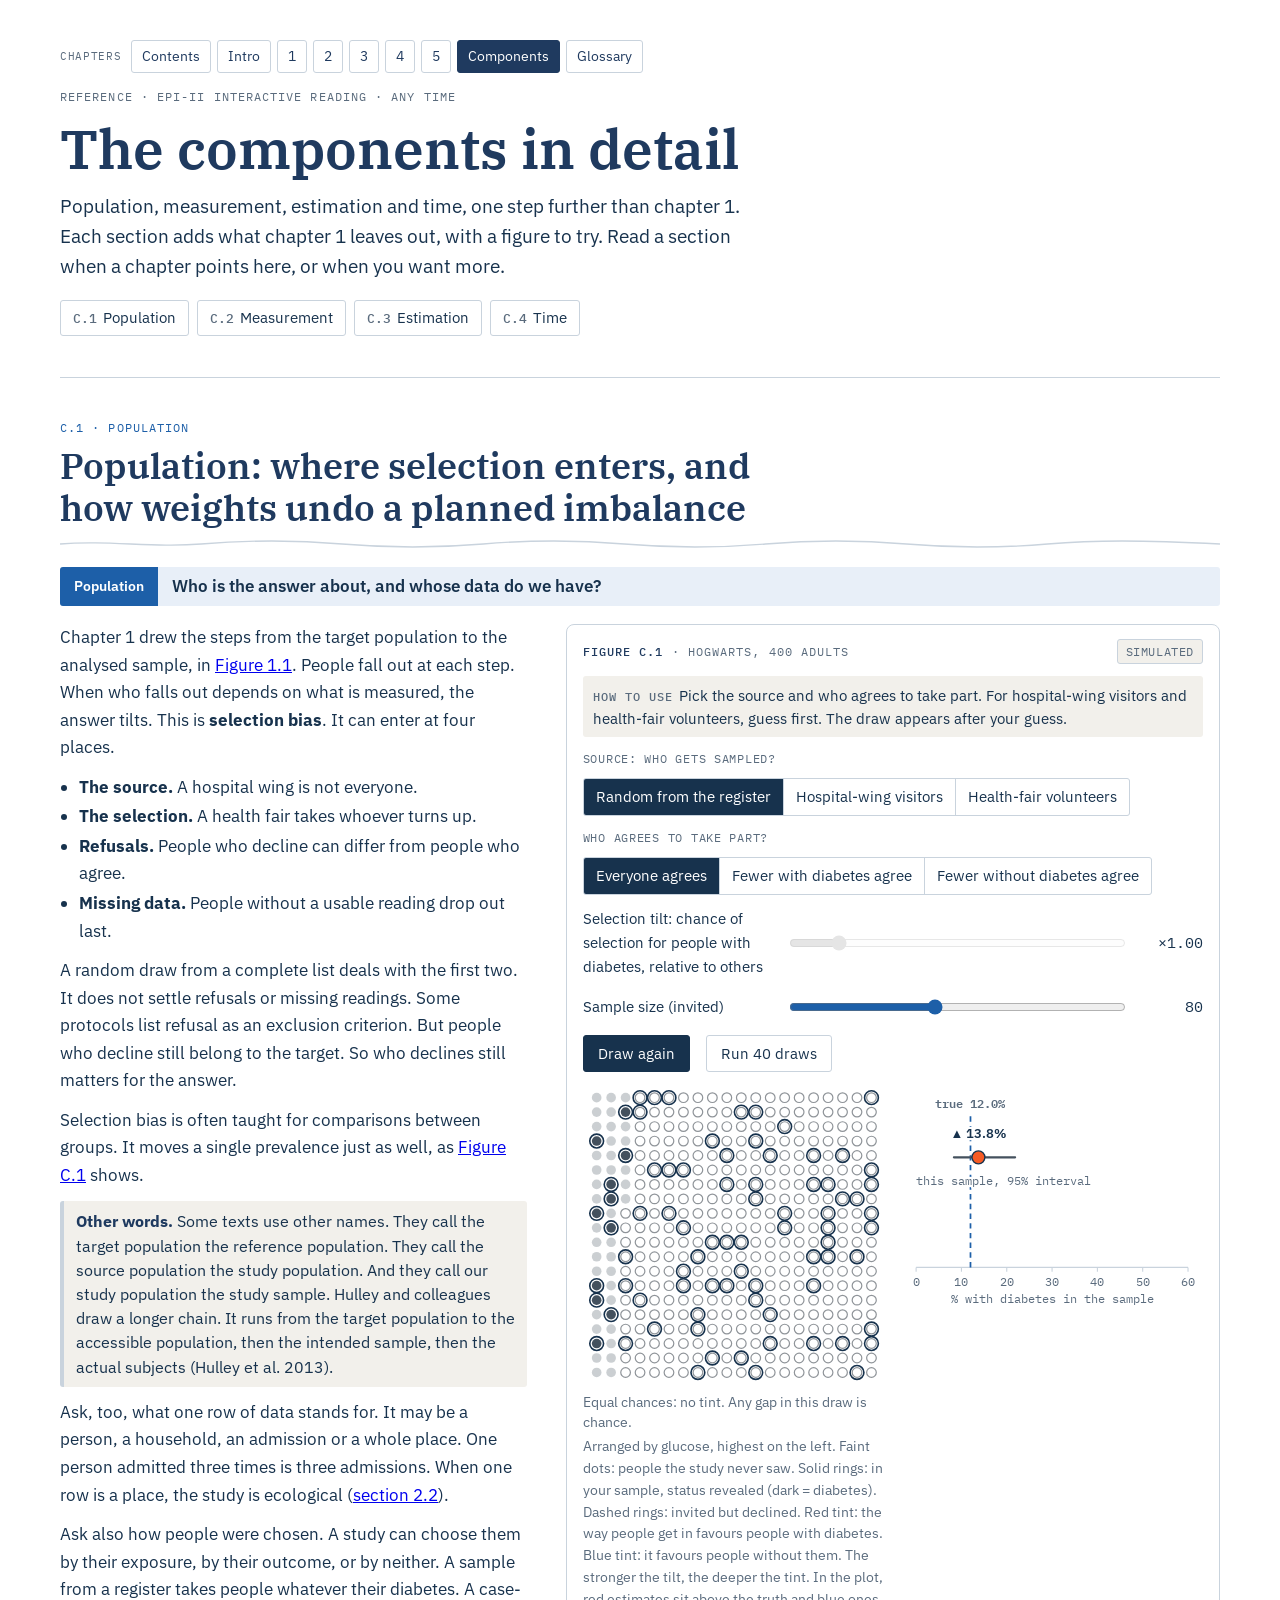
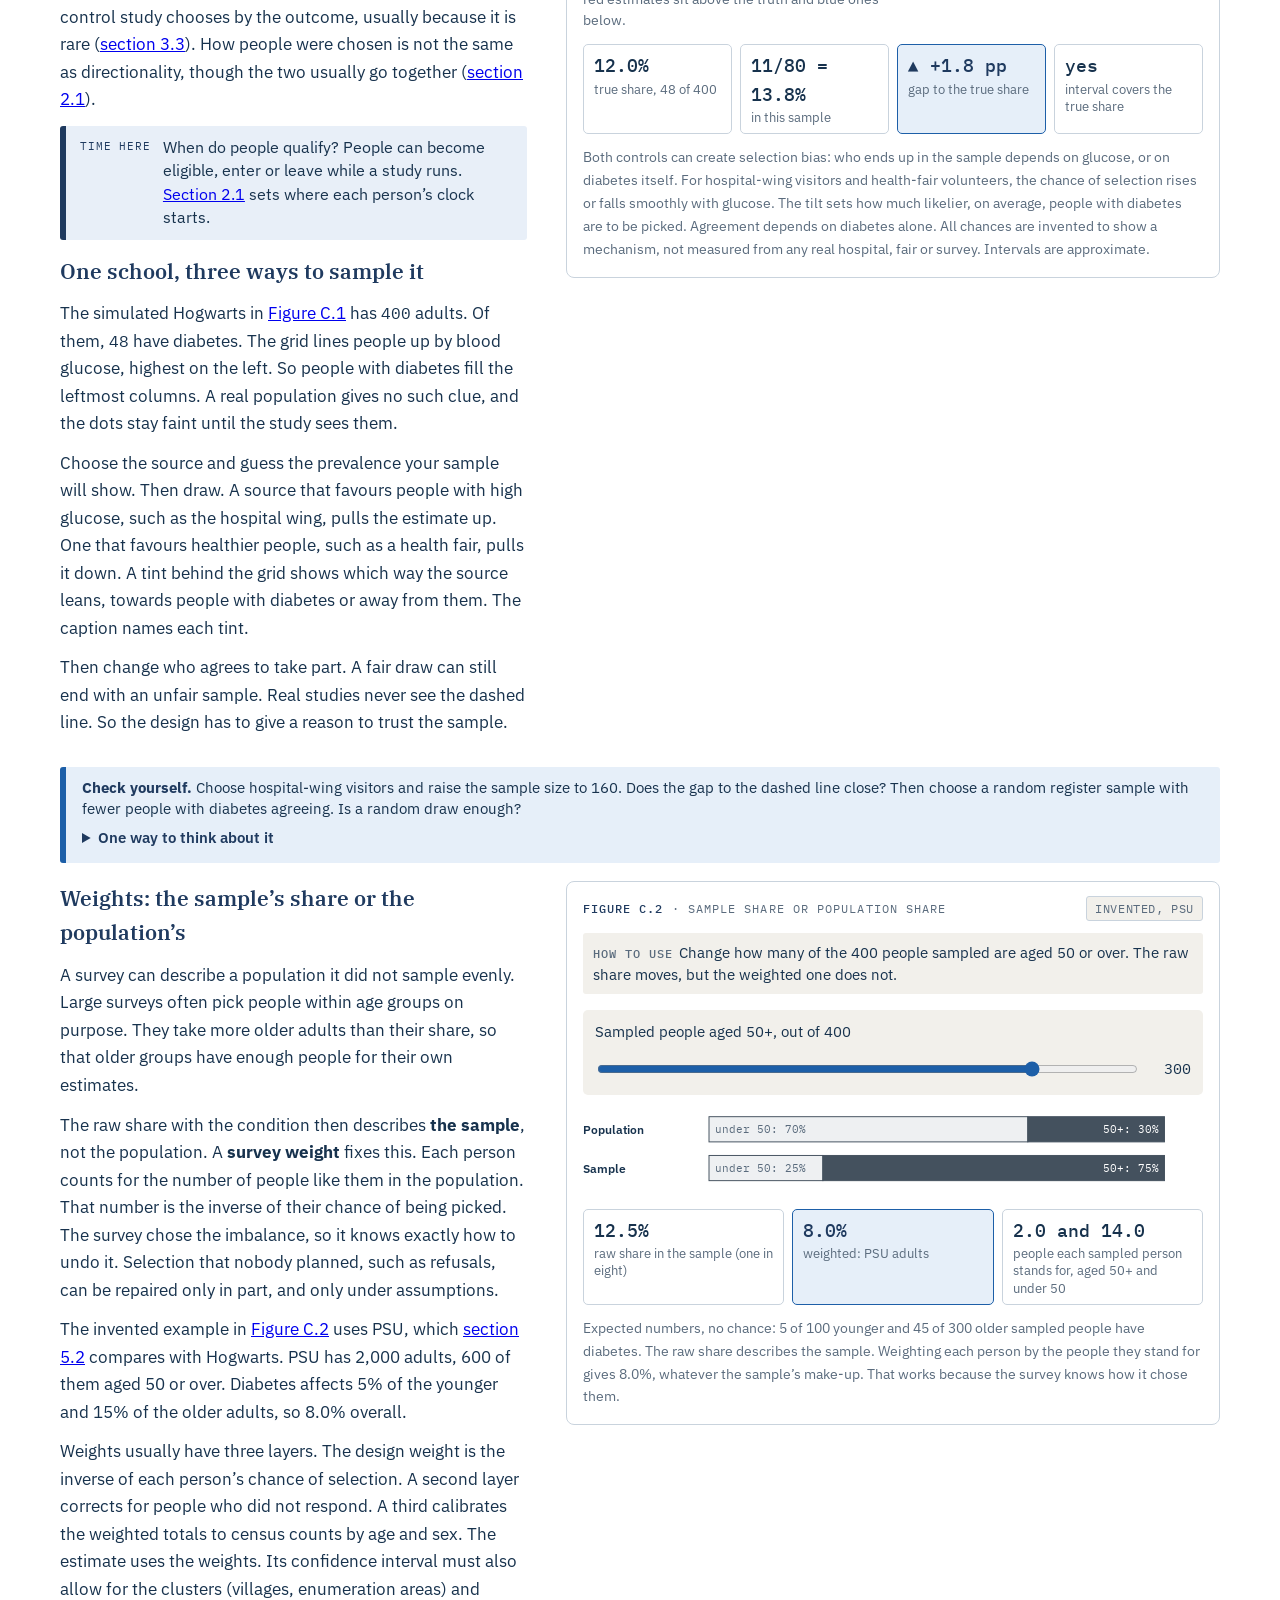
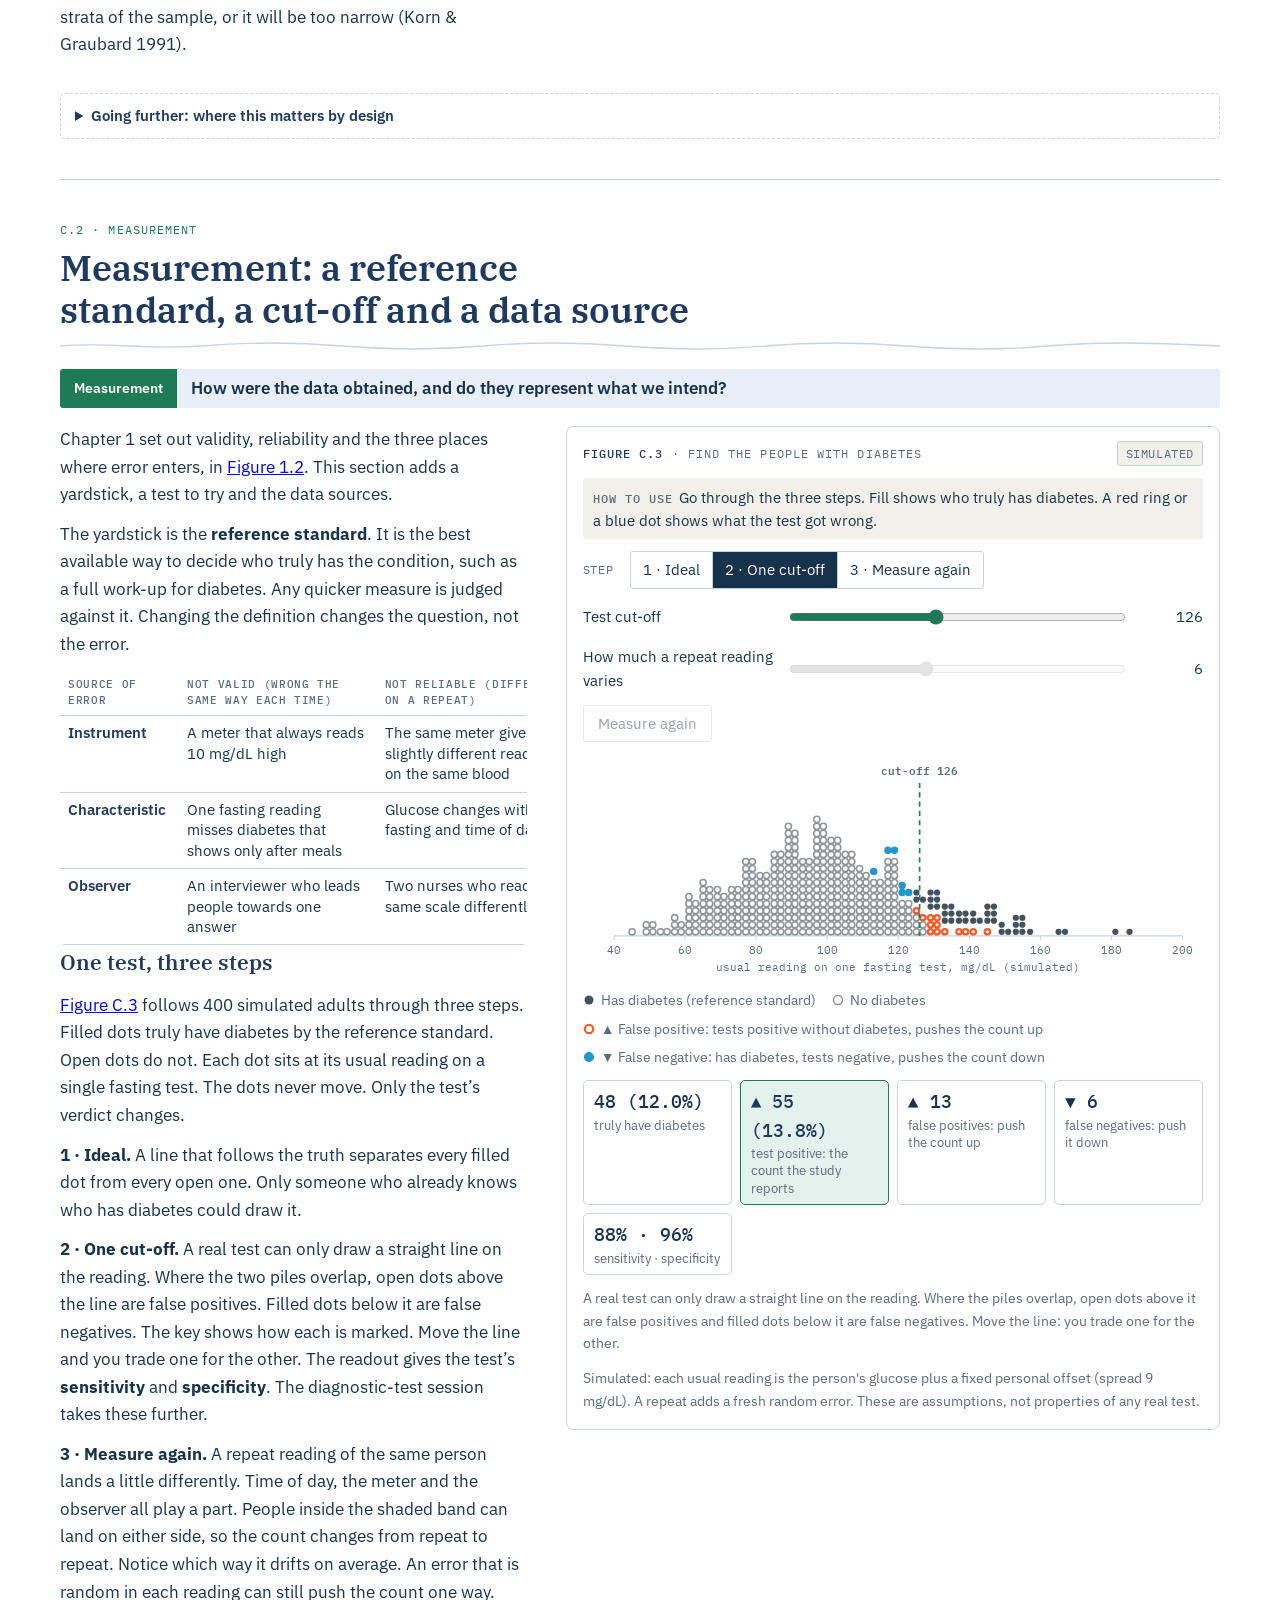
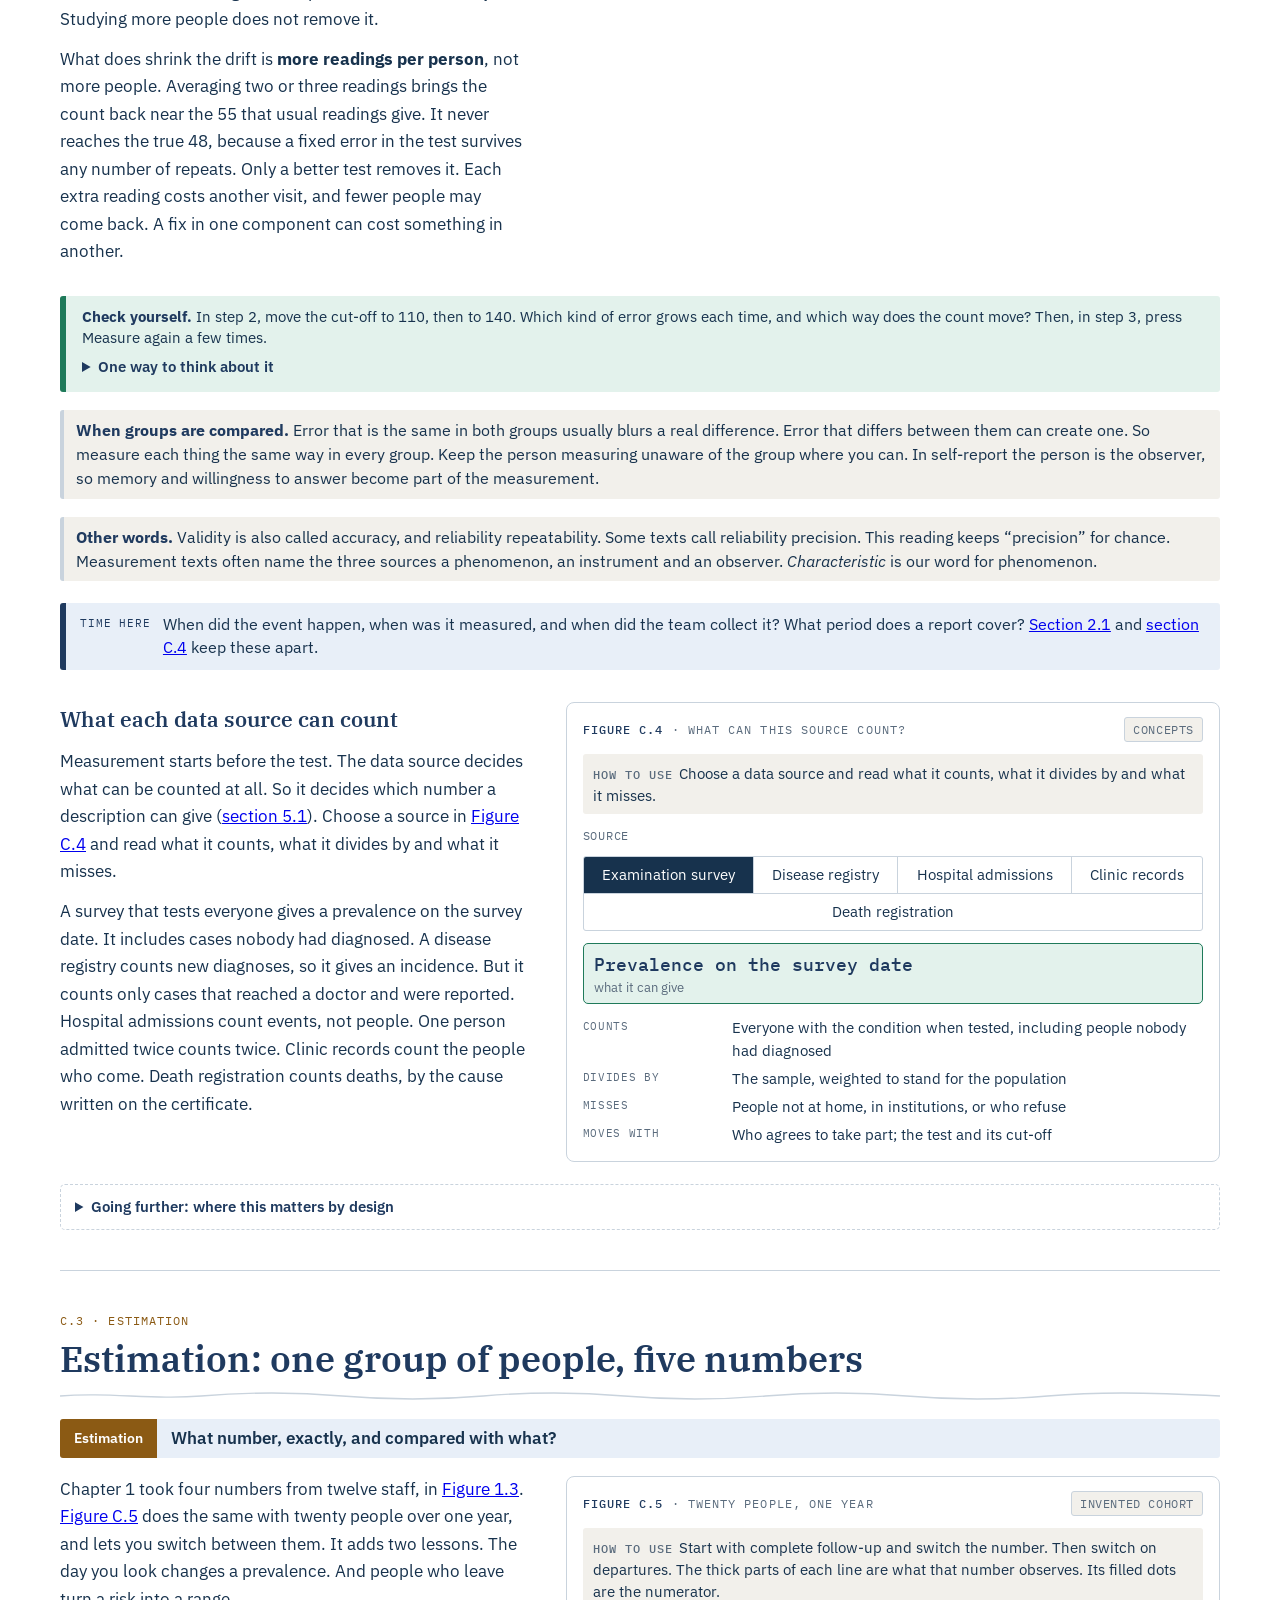
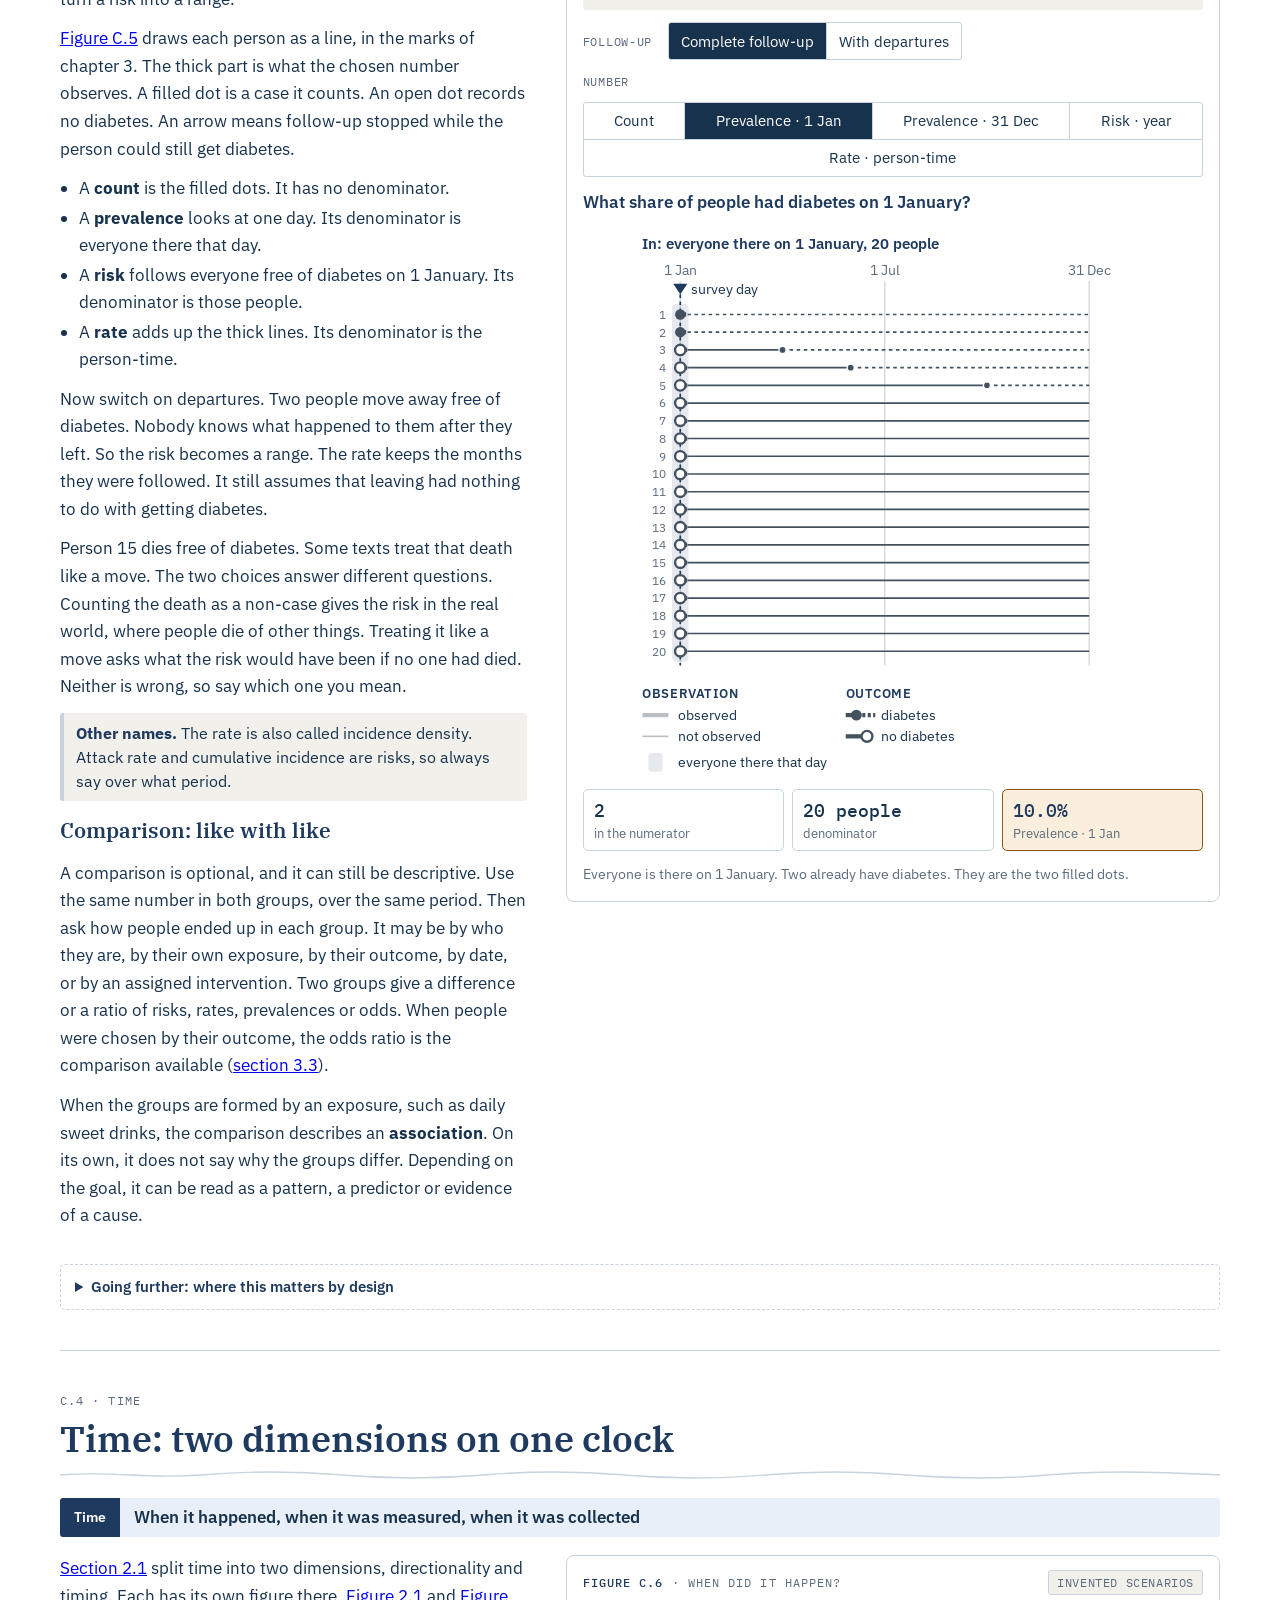
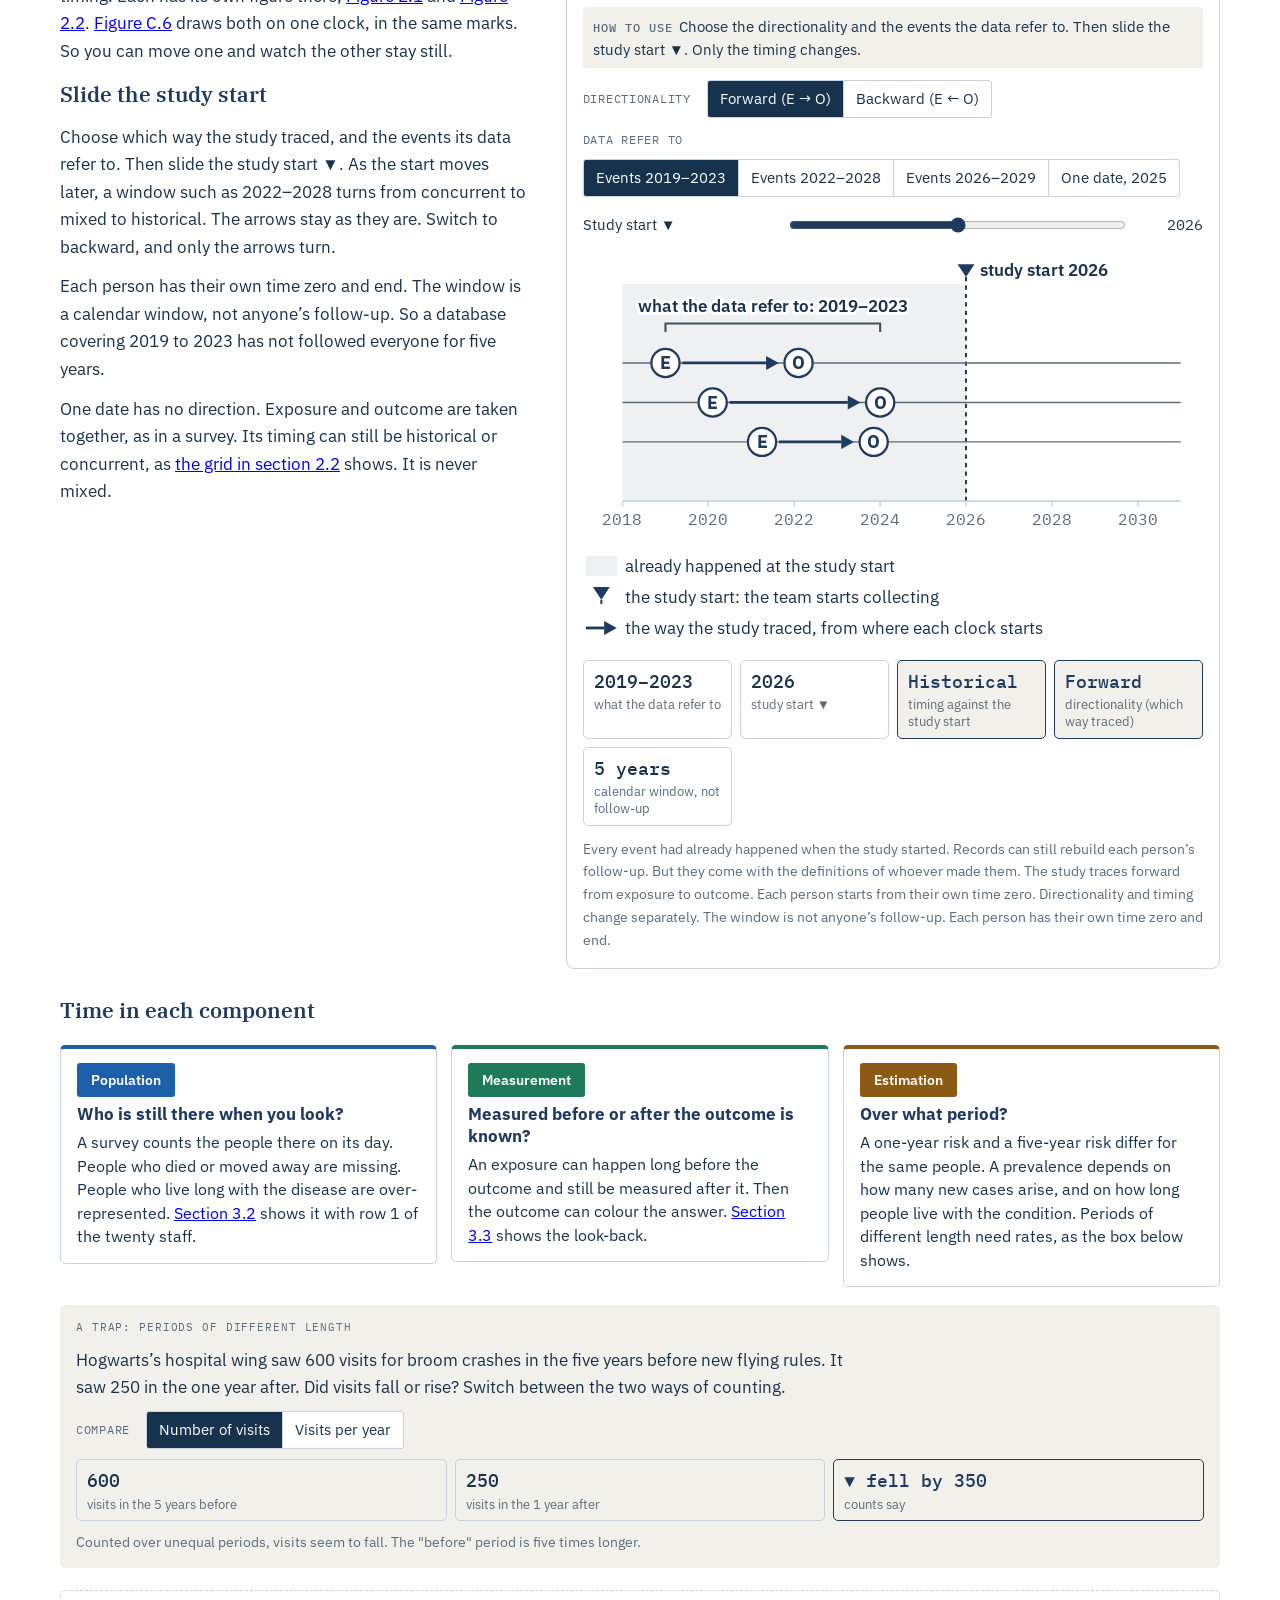
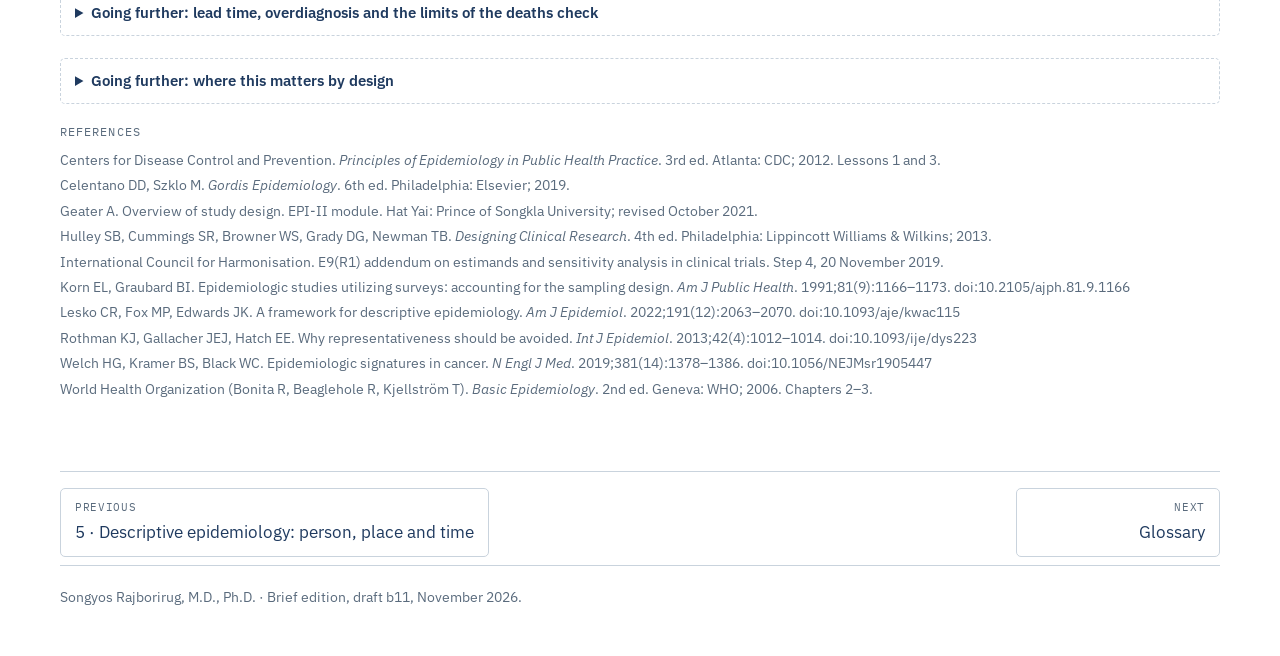
==== components.html @ 5c4c78c1 "Brief edition b11: front page fits phone screens The front page was built without its page head, so " ====
<!doctype html>
<html lang="en">
<head>
<meta charset="utf-8">
<meta name="viewport" content="width=device-width,initial-scale=1">
<title>The components in detail · Take a study apart</title>
<link rel="preconnect" href="https://fonts.googleapis.com">
<link rel="preconnect" href="https://fonts.gstatic.com" crossorigin>
<link rel="stylesheet" href="https://fonts.googleapis.com/css2?family=IBM+Plex+Mono:wght@400;500&family=IBM+Plex+Sans:wght@400;500;600;700&family=IBM+Plex+Serif:wght@400;600&display=swap">
<link rel="stylesheet" href="style.css">
</head>
<body>
<div class="terra terra-page" id="top">

<header class="terra-ph">
  <nav class="chbar" aria-label="Chapters"><span class="chbar-k">Chapters</span><a href="index.html">Contents</a><a href="intro.html" title="Introduction: you know the designs; why take them apart?">Intro</a><a href="lens.html" title="A recap: population, measurement and estimation">1</a><a href="time.html" title="Time, and the design names it gives">2</a><a href="designs.html" title="Each design, and its own concerns">3</a><a href="your-turn.html" title="Your turn: take apart a study you have not seen">4</a><a href="describe.html" title="Descriptive epidemiology: person, place and time">5</a><a href="components.html" aria-current="page" title="The components in detail">Components</a><a href="glossary.html">Glossary</a></nav>
  <p class="terra-kicker">Reference · EPI-II interactive reading · Any time</p>
  <h1 class="terra-page-title">The components in detail</h1>
  <p class="terra-lede">Population, measurement, estimation and time, one step further than chapter 1. Each section adds what chapter 1 leaves out, with a figure to try. Read a section when a chapter points here, or when you want more.</p>
  <ul class="terra-toc" aria-label="Sections in this chapter"><li><a href="#s4"><b>C.1</b> Population</a></li><li><a href="#s5"><b>C.2</b> Measurement</a></li><li><a href="#s6"><b>C.3</b> Estimation</a></li><li><a href="#c-time"><b>C.4</b> Time</a></li></ul>
</header>

<section class="terra-sec terra-t-a" id="s4" aria-labelledby="s4-t">
  <div class="terra-sec-head">
    <p class="terra-kicker">C.1 · Population</p>
    <h2 class="terra-sec-title" id="s4-t">Population: where selection enters, and how weights undo a planned imbalance</h2>
    <svg class="terra-sec-contour" viewBox="0 0 740 10" preserveAspectRatio="none" aria-hidden="true"><path d="M0 5 C 30 1, 60 9, 90 5 S 150 1, 180 5 S 240 9, 270 5 S 330 1, 360 5 S 420 9, 450 5 S 510 1, 540 5 S 600 9, 630 5 S 690 1, 740 5"/></svg>
  </div>
  <div class="terra-frame"><span class="terra-chip">Population</span><span class="terra-frame-text">Who is the answer about, and whose data do we have?</span></div>
  <div class="terra-split">
    <div class="terra-split-text">
      <p>Chapter 1 drew the steps from the target population to the analysed sample, in <a href="lens.html#fig-pop">Figure 1.1</a>. People fall out at each step. When who falls out depends on what is measured, the answer tilts. This is <b>selection bias</b>. It can enter at four places.</p>
      <ul class="chk-list">
        <li><b>The source.</b> A hospital wing is not everyone.</li>
        <li><b>The selection.</b> A health fair takes whoever turns up.</li>
        <li><b>Refusals.</b> People who decline can differ from people who agree.</li>
        <li><b>Missing data.</b> People without a usable reading drop out last.</li>
      </ul>
      <p>A random draw from a complete list deals with the first two. It does not settle refusals or missing readings. Some protocols list refusal as an exclusion criterion. But people who decline still belong to the target. So who declines still matters for the answer.</p>
      <p>Selection bias is often taught for comparisons between groups. It moves a single prevalence just as well, as <a href="#w2">Figure C.1</a> shows.</p>
      <p class="note-recall"><b>Other words.</b> Some texts use other names. They call the target population the reference population. They call the source population the study population. And they call our study population the study sample. Hulley and colleagues draw a longer chain. It runs from the target population to the accessible population, then the intended sample, then the actual subjects (Hulley et al. 2013).</p>
      <p>Ask, too, what one row of data stands for. It may be a person, a household, an admission or a whole place. One person admitted three times is three admissions. When one row is a place, the study is ecological (<a href="time.html#s12">section 2.2</a>).</p>
      <p>Ask also how people were chosen. A study can choose them by their exposure, by their outcome, or by neither. A sample from a register takes people whatever their diabetes. A case-control study chooses by the outcome, usually because it is rare (<a href="designs.html#dz-cc">section 3.3</a>). How people were chosen is not the same as directionality, though the two usually go together (<a href="time.html#s7">section 2.1</a>).</p>
      <div class="t-here"><span class="t-here-k">Time here</span><span>When do people qualify? People can become eligible, enter or leave while a study runs. <a href="time.html#s7">Section 2.1</a> sets where each person’s clock starts.</span></div>
      <h3 class="sub-head">One school, three ways to sample it</h3>
      <p>The simulated Hogwarts in <a href="#w2">Figure C.1</a> has <span class="terra-num" data-fill="N">400</span> adults. Of them, <span class="terra-num" data-fill="TRUE_X">48</span> have diabetes. The grid lines people up by blood glucose, highest on the left. So people with diabetes fill the leftmost columns. A real population gives no such clue, and the dots stay faint until the study sees them.</p>
      <p>Choose the source and guess the prevalence your sample will show. Then draw. A source that favours people with high glucose, such as the hospital wing, pulls the estimate up. One that favours healthier people, such as a health fair, pulls it down. A tint behind the grid shows which way the source leans, towards people with diabetes or away from them. The caption names each tint.</p>
      <p>Then change who agrees to take part. A fair draw can still end with an unfair sample. Real studies never see the dashed line. So the design has to give a reason to trust the sample.</p>
    </div>
    <div class="terra-split-side">
<district-sample data-widget id="w2" data-figure="Figure C.1"><script type="application/json">{"id":"w2","title":"Hogwarts, 400 adults","status":"Simulated","how":"Pick the source and who agrees to take part. For hospital-wing visitors and health-fair volunteers, guess first. The draw appears after your guess.","sources":{"random":"Random from the register","clinic":"Hospital-wing visitors","fair":"Health-fair volunteers"},"agree":{"all":"Everyone agrees","lessD":"Fewer with diabetes agree","lessN":"Fewer without diabetes agree"},"caption":"Arranged by glucose, highest on the left. Faint dots: people the study never saw. Solid rings: in your sample, status revealed (dark = diabetes). Dashed rings: invited but declined. Red tint: the way people get in favours people with diabetes. Blue tint: it favours people without them. The stronger the tilt, the deeper the tint. In the plot, red estimates sit above the truth and blue ones below.","note":"Both controls can create selection bias: who ends up in the sample depends on glucose, or on diabetes itself. For hospital-wing visitors and health-fair volunteers, the chance of selection rises or falls smoothly with glucose. The tilt sets how much likelier, on average, people with diabetes are to be picked. Agreement depends on diabetes alone. All chances are invented to show a mechanism, not measured from any real hospital, fair or survey. Intervals are approximate.","words":{"source_label":"Source: who gets sampled?","agree_label":"Who agrees to take part?","tilt_label":"Selection tilt: chance of selection for people with diabetes, relative to others","size_label":"Sample size (invited)","guess_label":"Diabetes prevalence in this sample will be","source_group":"Who gets sampled","agree_group":"Who agrees to take part","guess_group":"My guess","guess_up":"Higher than the true value","guess_flat":"About right","guess_down":"Lower than the true value","skip":"Show without guessing","draw":"Draw again","batch":"Run {n} draws","grid_label":"Grid of {n} adults arranged by glucose, highest on the left; people with diabetes fill the left columns, shown faintly until sampled","plot_label":"Estimate against truth","plot_shown":"Sample estimate {est} against true value {truth}","plot_hidden":"True value {truth}. The sample appears after your guess.","lean_none":"Equal chances: no tint. Any gap in this draw is chance.","red_tint":"Red tint","lean_up":": the way people get in favours people with diabetes, so estimates are pulled up.","blue_tint":"Blue tint","lean_down":": the way people get in favours people without diabetes, so estimates are pulled down.","axis":"% with diabetes in the sample","true_mark":"true {p}","this_sample":"this sample, 95% interval","guess_first":"guess first: the draw appears here","batch_mark":"{n} draws, same settings","gap_value":"{gap} pp","true_share":"true share, {x} of {n}","in_sample":"in this sample","gap":"gap to the true share","covers":"interval covers the true share","yes":"yes","no":"no","invited_agreed":"invited → agreed","batch_label":"of {n} draws, gap larger than {cut} pp","guess_wait":"this sample: make your guess first","fb_hidden":"Will people with diabetes be over- or under-represented here? Make a guess to see the draw.","fb_skipped":"Shown without a guess. Which way did the selection tilt this draw, and would {n} draws agree?","fb_match":"Your guess matches the tilt you set. ","fb_miss":"The settings you chose point to a reading that is {expected}. ","fb_landed":"This draw landed {gap}.","expect_up":"higher","expect_flat":"about right","expect_down":"lower"}}</script></district-sample>
    </div>
  </div>
  <div class="terra-callout"><div class="terra-callout-body"><span class="terra-callout-lead">Check yourself.</span> Choose hospital-wing visitors and raise the sample size to 160. Does the gap to the dashed line close? Then choose a random register sample with fewer people with diabetes agreeing. Is a random draw enough?
    <details class="chk"><summary>One way to think about it</summary><p>No, in both cases. With hospital-wing visitors, the interval narrows, but it stays centred above the true share. A larger sample from the same source repeats the same selection. With a random register sample and fewer people with diabetes agreeing, the invitation was fair, but the people who answered are not. So most draws land below the true share. Precision measures chance. It cannot measure who was more likely to be seen or to say yes.</p></details></div></div>
  <div class="terra-split">
    <div class="terra-split-text">
      <h3 class="sub-head" id="c-weights">Weights: the sample’s share or the population’s</h3>
      <p>A survey can describe a population it did not sample evenly. Large surveys often pick people within age groups on purpose. They take more older adults than their share, so that older groups have enough people for their own estimates.</p>
      <p>The raw share with the condition then describes <b>the sample</b>, not the population. A <b>survey weight</b> fixes this. Each person counts for the number of people like them in the population. That number is the inverse of their chance of being picked. The survey chose the imbalance, so it knows exactly how to undo it. Selection that nobody planned, such as refusals, can be repaired only in part, and only under assumptions.</p>
      <p>The invented example in <a href="#w16">Figure C.2</a> uses PSU, which <a href="describe.html#s15">section 5.2</a> compares with Hogwarts. PSU has 2,000 adults, 600 of them aged 50 or over. Diabetes affects 5% of the younger and 15% of the older adults, so 8.0% overall.</p>
      <p>Weights usually have three layers. The design weight is the inverse of each person’s chance of selection. A second layer corrects for people who did not respond. A third calibrates the weighted totals to census counts by age and sex. The estimate uses the weights. Its confidence interval must also allow for the clusters (villages, enumeration areas) and strata of the sample, or it will be too narrow (Korn &amp; Graubard 1991).</p>
    </div>
    <div class="terra-split-side">
<survey-weights data-widget id="w16" data-figure="Figure C.2"><script type="application/json">{"id":"w16","title":"Sample share or population share","status":"Invented, PSU","how":"Change how many of the 400 people sampled are aged 50 or over. The raw share moves, but the weighted one does not.","words":{"slider":"Sampled people aged 50+, out of 400","figure":"Sample make-up against population make-up","figure_now":"Population {population}% aged 50+; sample {sample}% aged 50+.","population":"Population","sample":"Sample","under_50":"under 50: {pct}%","over_50":"50+: {pct}%","raw":"raw share in the sample","raw_eighth":"raw share in the sample (one in eight)","weighted":"weighted: PSU adults","stands_value":"{older} and {younger}","stands_for":"people each sampled person stands for, aged 50+ and under 50","note":"Expected numbers, no chance: {cases_young} of {young} younger and {cases_old} of {old} older sampled people have diabetes. The raw share describes the sample. Weighting each person by the people they stand for gives {truth}, whatever the sample’s make-up. That works because the survey knows how it chose them."}}</script></survey-weights>
    </div>
  </div>
  <details class="chk more"><summary>Going further: where this matters by design</summary><p>Who gets seen in a survey (<a href="designs.html#dz-survey">3.2</a>), where a case-control study’s controls come from (<a href="designs.html#dz-cc">3.3</a>), who leaves a cohort (<a href="designs.html#dz-cohort">3.4</a>) and whom a trial’s volunteers stand for (<a href="designs.html#dz-trial">3.5</a>).</p></details>
</section>

<section class="terra-sec terra-t-b" id="s5" aria-labelledby="s5-t">
  <div class="terra-sec-head">
    <p class="terra-kicker">C.2 · Measurement</p>
    <h2 class="terra-sec-title" id="s5-t">Measurement: a reference standard, a cut-off and a data source</h2>
    <svg class="terra-sec-contour" viewBox="0 0 740 10" preserveAspectRatio="none" aria-hidden="true"><path d="M0 5 C 30 1, 60 9, 90 5 S 150 1, 180 5 S 240 9, 270 5 S 330 1, 360 5 S 420 9, 450 5 S 510 1, 540 5 S 600 9, 630 5 S 690 1, 740 5"/></svg>
  </div>
  <div class="terra-frame"><span class="terra-chip">Measurement</span><span class="terra-frame-text">How were the data obtained, and do they represent what we intend?</span></div>
  <div class="terra-split">
    <div class="terra-split-text">
      <p>Chapter 1 set out validity, reliability and the three places where error enters, in <a href="lens.html#fig-meas">Figure 1.2</a>. This section adds a yardstick, a test to try and the data sources.</p>
      <p>The yardstick is the <b>reference standard</b>. It is the best available way to decide who truly has the condition, such as a full work-up for diabetes. Any quicker measure is judged against it. Changing the definition changes the question, not the error.</p>
  <div class="scrollx"><table class="mtab">
      <thead><tr><th>Source of error</th><th>Not valid (wrong the same way each time)</th><th>Not reliable (different on a repeat)</th></tr></thead>
      <tbody>
        <tr><td>Instrument</td><td>A meter that always reads 10 mg/dL high</td><td>The same meter gives slightly different readings on the same blood</td></tr>
        <tr><td>Characteristic</td><td>One fasting reading misses diabetes that shows only after meals</td><td>Glucose changes with fasting and time of day</td></tr>
        <tr><td>Observer</td><td>An interviewer who leads people towards one answer</td><td>Two nurses who read the same scale differently</td></tr>
      </tbody></table></div>
      <h3 class="sub-head">One test, three steps</h3>
      <p><a href="#w3">Figure C.3</a> follows 400 simulated adults through three steps. Filled dots truly have diabetes by the reference standard. Open dots do not. Each dot sits at its usual reading on a single fasting test. The dots never move. Only the test’s verdict changes.</p>
      <p><b>1 · Ideal.</b> A line that follows the truth separates every filled dot from every open one. Only someone who already knows who has diabetes could draw it.</p>
      <p><b>2 · One cut-off.</b> A real test can only draw a straight line on the reading. Where the two piles overlap, open dots above the line are false positives. Filled dots below it are false negatives. The key shows how each is marked. Move the line and you trade one for the other. The readout gives the test’s <b>sensitivity</b> and <b>specificity</b>. The diagnostic-test session takes these further.</p>
      <p><b>3 · Measure again.</b> A repeat reading of the same person lands a little differently. Time of day, the meter and the observer all play a part. People inside the shaded band can land on either side, so the count changes from repeat to repeat. Notice which way it drifts on average. An error that is random in each reading can still push the count one way. Studying more people does not remove it.</p>
      <p>What does shrink the drift is <b>more readings per person</b>, not more people. Averaging two or three readings brings the count back near the 55 that usual readings give. It never reaches the true 48, because a fixed error in the test survives any number of repeats. Only a better test removes it. Each extra reading costs another visit, and fewer people may come back. A fix in one component can cost something in another.</p>
    </div>
    <div class="terra-split-side">
<diabetes-test data-widget id="w3" data-figure="Figure C.3"><script type="application/json">{"id":"w3","title":"Find the people with diabetes","status":"Simulated","how":"Go through the three steps. Fill shows who truly has diabetes. A red ring or a blue dot shows what the test got wrong.","note":"Simulated: each usual reading is the person's glucose plus a fixed personal offset (spread 9 mg/dL). A repeat adds a fresh random error. These are assumptions, not properties of any real test.","words":{"step":"Step","step_ideal":"1 · Ideal","step_cut":"2 · One cut-off","step_again":"3 · Measure again","cut_label":"Test cut-off","sd_label":"How much a repeat reading varies","again":"Measure again","swipe":"Swipe the figure sideways to see all of it.","svg_label":"{n} adults stacked by their usual test reading","svg_ideal":"{n} adults stacked by usual reading; a line that follows the truth separates all {x} people with diabetes from everyone else.","svg_cut":"Cut-off {cut}: {m} test positive against {x} with diabetes; {fp} false positives, {fn} false negatives.","legend":"Legend","key_case":"Has diabetes (reference standard)","key_no":"No diabetes","key_fp":"False positive: tests positive without diabetes, pushes the count up","key_fn":"False negative: has diabetes, tests negative, pushes the count down","axis":"usual reading on one fasting test, mg/dL (simulated)","ideal_mark":"above the line: test positive","cut_mark":"cut-off {cut}","truly":"truly have diabetes","pos_ideal":"test positive: everyone with diabetes, and only them","pos_cut":"test positive: the count the study reports","fp_fn":"false positives · false negatives","fp":"false positives: push the count up","fn":"false negatives: push it down","sens_spec":"sensitivity · specificity","avg":"average count over {reps} repeats (usual readings give {usual})","note_ideal":"Every filled dot sits above the line and every open dot below it. Only someone who already knows who has diabetes could draw this line.","note_cut":"A real test can only draw a straight line on the reading. Where the piles overlap, open dots above it are false positives and filled dots below it are false negatives. Move the line: you trade one for the other.","note_still":"With no repeat variation every repeat gives the same answer. Raise the variation, then press Measure again.","note_again":"Each press measures everyone again. Dots inside the shaded band can land on either side, so the count changes from repeat to repeat. Over {reps} repeats the average is {avg}, against {usual} from usual readings. The error is random in each reading, {drift}","drift_up":"yet it pulls the count up. More people without diabetes sit just below the line than people with it just above.","drift_down":"yet it pulls the count down.","drift_flat":"and the count stays roughly balanced."}}</script></diabetes-test>
    </div>
  </div>
  <div class="terra-callout"><div class="terra-callout-body"><span class="terra-callout-lead">Check yourself.</span> In step 2, move the cut-off to 110, then to 140. Which kind of error grows each time, and which way does the count move? Then, in step 3, press Measure again a few times.
    <details class="chk"><summary>One way to think about it</summary><p>At 126 the test counts 55 against the 48 who truly have diabetes. That is 13 false positives and 6 false negatives, so the count is pushed up. At 110 it finds everyone with diabetes, but false positives rise to 75 and the count to 123. At 140 false positives almost vanish (2), but false negatives rise to 25 and the count falls to 25. No line is right in general. Screening may favour the low line, and confirming a diagnosis the high one. In step 3 the count changes with every repeat, mostly a little above 55, and averages about 57. The error is random in each reading, yet it pulls the count one way. Studying more people would not remove it. Averaging two or three readings per person would shrink it, though never to 48, because the test’s fixed error remains.</p></details></div></div>
      <p class="note-recall"><b>When groups are compared.</b> Error that is the same in both groups usually blurs a real difference. Error that differs between them can create one. So measure each thing the same way in every group. Keep the person measuring unaware of the group where you can. In self-report the person is the observer, so memory and willingness to answer become part of the measurement.</p>
      <p class="note-recall"><b>Other words.</b> Validity is also called accuracy, and reliability repeatability. Some texts call reliability precision. This reading keeps “precision” for chance. Measurement texts often name the three sources a phenomenon, an instrument and an observer. <i>Characteristic</i> is our word for phenomenon.</p>
      <div class="t-here"><span class="t-here-k">Time here</span><span>When did the event happen, when was it measured, and when did the team collect it? What period does a report cover? <a href="time.html#s7">Section 2.1</a> and <a href="#c-time">section C.4</a> keep these apart.</span></div>
  <div class="terra-split">
    <div class="terra-split-text">
      <h3 class="sub-head" id="c-sources">What each data source can count</h3>
      <p>Measurement starts before the test. The data source decides what can be counted at all. So it decides which number a description can give (<a href="describe.html#s14">section 5.1</a>). Choose a source in <a href="#w13">Figure C.4</a> and read what it counts, what it divides by and what it misses.</p>
      <p>A survey that tests everyone gives a prevalence on the survey date. It includes cases nobody had diagnosed. A disease registry counts new diagnoses, so it gives an incidence. But it counts only cases that reached a doctor and were reported. Hospital admissions count events, not people. One person admitted twice counts twice. Clinic records count the people who come. Death registration counts deaths, by the cause written on the certificate.</p>
    </div>
    <div class="terra-split-side">
<source-count data-widget id="w13" data-figure="Figure C.4"><script type="application/json">{"id":"w13","title":"What can this source count?","status":"Concepts","how":"Choose a data source and read what it counts, what it divides by and what it misses.","words":{"source":"Source","counts":"Counts","divides_by":"Divides by","misses":"Misses","moves_with":"Moves with","gives":"what it can give"},"sources":{"survey":{"label":"Examination survey","gives":"Prevalence on the survey date","counts":"Everyone with the condition when tested, including people nobody had diagnosed","divides_by":"The sample, weighted to stand for the population","misses":"People not at home, in institutions, or who refuse","moves_with":"Who agrees to take part; the test and its cut-off"},"registry":{"label":"Disease registry","gives":"New diagnosed cases: incidence","counts":"New cases diagnosed and reported in a defined area","divides_by":"Population counts for the same area and years","misses":"Cases never diagnosed or never reported","moves_with":"Screening, case definitions, reporting completeness"},"admit":{"label":"Hospital admissions","gives":"Admissions: events, not people","counts":"Admissions; one person admitted twice counts twice","divides_by":"A population count only if every admission comes from it","misses":"Outpatient care, and hospitals that do not report","moves_with":"Beds, admission policy, coding"},"clinic":{"label":"Clinic records","gives":"People who attend","counts":"People who came, with whatever the clinic recorded","divides_by":"A catchment population, which is often hard to define","misses":"People who never attend","moves_with":"Access, opening hours, cost, what the clinic offers"},"death":{"label":"Death registration","gives":"Deaths by certified cause","counts":"Registered deaths, by the cause written on the certificate","divides_by":"Population counts for the same area and years","misses":"Unregistered deaths; vague or wrong causes","moves_with":"Certification practice, ICD revisions, registration coverage"}}}</script></source-count>
    </div>
  </div>
  <details class="chk more"><summary>Going further: where this matters by design</summary><p>A survey’s test and cut-off (<a href="designs.html#dz-survey">3.2</a>), recall in a case-control study (<a href="designs.html#dz-cc">3.3</a>) and a cohort’s records or protocol (<a href="designs.html#dz-cohort">3.4</a>).</p></details>
</section>

<section class="terra-sec terra-t-c" id="s6" aria-labelledby="s6-t">
  <div class="terra-sec-head">
    <p class="terra-kicker">C.3 · Estimation</p>
    <h2 class="terra-sec-title" id="s6-t">Estimation: one group of people, five numbers</h2>
    <svg class="terra-sec-contour" viewBox="0 0 740 10" preserveAspectRatio="none" aria-hidden="true"><path d="M0 5 C 30 1, 60 9, 90 5 S 150 1, 180 5 S 240 9, 270 5 S 330 1, 360 5 S 420 9, 450 5 S 510 1, 540 5 S 600 9, 630 5 S 690 1, 740 5"/></svg>
  </div>
  <div class="terra-frame"><span class="terra-chip">Estimation</span><span class="terra-frame-text">What number, exactly, and compared with what?</span></div>
  <div class="terra-split">
    <div class="terra-split-text">
      <p>Chapter 1 took four numbers from twelve staff, in <a href="lens.html#fig-est">Figure 1.3</a>. <a href="#w23">Figure C.5</a> does the same with twenty people over one year, and lets you switch between them. It adds two lessons. The day you look changes a prevalence. And people who leave turn a risk into a range.</p>
      <p><a href="#w23">Figure C.5</a> draws each person as a line, in the marks of chapter 3. The thick part is what the chosen number observes. A filled dot is a case it counts. An open dot records no diabetes. An arrow means follow-up stopped while the person could still get diabetes.</p>
      <ul class="chk-list">
        <li>A <b>count</b> is the filled dots. It has no denominator.</li>
        <li>A <b>prevalence</b> looks at one day. Its denominator is everyone there that day.</li>
        <li>A <b>risk</b> follows everyone free of diabetes on 1 January. Its denominator is those people.</li>
        <li>A <b>rate</b> adds up the thick lines. Its denominator is the person-time.</li>
      </ul>
      <p>Now switch on departures. Two people move away free of diabetes. Nobody knows what happened to them after they left. So the risk becomes a range. The rate keeps the months they were followed. It still assumes that leaving had nothing to do with getting diabetes.</p>
      <p>Person 15 dies free of diabetes. Some texts treat that death like a move. The two choices answer different questions. Counting the death as a non-case gives the risk in the real world, where people die of other things. Treating it like a move asks what the risk would have been if no one had died. Neither is wrong, so say which one you mean.</p>
      <p class="note-recall"><b>Other names.</b> The rate is also called incidence density. Attack rate and cumulative incidence are risks, so always say over what period.</p>
      <h3 class="sub-head">Comparison: like with like</h3>
      <p>A comparison is optional, and it can still be descriptive. Use the same number in both groups, over the same period. Then ask how people ended up in each group. It may be by who they are, by their own exposure, by their outcome, by date, or by an assigned intervention. Two groups give a difference or a ratio of risks, rates, prevalences or odds. When people were chosen by their outcome, the odds ratio is the comparison available (<a href="designs.html#dz-cc">section 3.3</a>).</p>
      <p>When the groups are formed by an exposure, such as daily sweet drinks, the comparison describes an <b>association</b>. On its own, it does not say why the groups differ. Depending on the goal, it can be read as a pattern, a predictor or evidence of a cause.</p>
    </div>
    <div class="terra-split-side">
<cohort-quantities data-widget id="w23" data-figure="Figure C.5"><script type="application/json">{"id":"w23","title":"Twenty people, one year","status":"Invented cohort","how":"Start with complete follow-up and switch the number. Then switch on departures. The thick parts of each line are what that number observes. Its filled dots are the numerator.","quantities":{"count":{"label":"Count","question":"How many people had diabetes at some point this year?","rule":"Counted: everyone with diabetes at some point, {n} people"},"prev0":{"label":"Prevalence · 1 Jan","question":"What share of people had diabetes on 1 January?","rule":"In: everyone there on 1 January, {n} people","date":"survey day"},"prev12":{"label":"Prevalence · 31 Dec","question":"What share of the people present on 31 December had diabetes?","rule":"In: everyone still there on 31 December, {n} people","date":"survey day"},"risk":{"label":"Risk · year","question":"What share of people free of diabetes on 1 January became cases during the year?","rule":"In: everyone free of diabetes on 1 January, {n} people","date":"follow-up starts"},"rate":{"label":"Rate · person-time","question":"How fast did new cases arise for each year at risk?","rule":"In: their time free of diabetes, {py} person-years","date":"follow-up starts"}},"words":{"follow_up":"Follow-up","quantity":"Number","complete":"Complete follow-up","departures":"With departures","svg_label":"Follow-up of {n} people over one year","svg_final":"Follow-up of {n} people over one year, {follow}. {question} Answer: {answer}.","follow_comp":"complete follow-up","follow_dep":"with departures","jan1":"1 Jan","jul1":"1 Jul","dec31":"31 Dec","moved":"moved","died":"died","had_it":"had it on 1 Jan","key_h_d":"Observation","key_h_o":"Outcome","key_data":"observed","key_nodata":"not observed","key_yes":"diabetes","key_no":"no diabetes","key_yet":"no diabetes yet","key_box":"everyone there that day","numerator":"in the numerator","denominator":"denominator","none":"none","people":"{n} people","person_years":"{py} person-years","rate_value":"{rate} per 100 person-years","range":"{lo} to {hi}","seen_unknown":"{seen} seen, {unknown} unknown","note_count":"A count is the filled dots. It has no denominator. It describes burden, such as how many people need care. Counts from places of different size say nothing about risk until each is divided by its people.","note_prev0":"Everyone is there on 1 January. Two already have diabetes. They are the two filled dots.","note_prev12":"Everyone is still there on 31 December. Each has a dot that day.","note_prev12_dep":"Only the people still there on 31 December have a dot. Those who moved or died are in neither the numerator nor the denominator. So this number describes the people who stayed.","note_risk":"All 18 people free of diabetes on 1 January were followed to the end of the year. Each line ends in a filled dot or an arrow. So the risk is a simple share.","note_risk_dep":"Two people moved away free of diabetes. Their lines end in an arrow. Nobody knows whether they got diabetes later. So the one-year risk lies between {seen} and {upper} of {n}, unless we assume something about them. Person 15 died free of diabetes, so their line ends in an open dot. They can no longer become a case. That is a competing event, not a missing outcome.","note_rate":"A rate adds up the thick lines. Each person adds the time they were free of diabetes. A new case stops adding time at onset. With complete follow-up nobody else stops early.","note_rate_dep":"A rate adds up the thick lines. The movers add their months before they left. The rate still assumes that leaving had nothing to do with the chance of becoming a case. Person-time cannot repair a loss that does."}}</script></cohort-quantities>
    </div>
  </div>
  <details class="chk more"><summary>Going further: where this matters by design</summary><p>A prevalence (<a href="designs.html#dz-survey">3.2</a>), an odds ratio (<a href="designs.html#dz-cc">3.3</a>), a risk or a rate (<a href="designs.html#dz-cohort">3.4</a>) and who decided the groups (<a href="designs.html#dz-trial">3.5</a>).</p></details>
</section>

<section class="terra-sec terra-t-anchor" id="c-time" aria-labelledby="c-time-t">
  <div class="terra-sec-head">
    <p class="terra-kicker">C.4 · Time</p>
    <h2 class="terra-sec-title" id="c-time-t">Time: two dimensions on one clock</h2>
    <svg class="terra-sec-contour" viewBox="0 0 740 10" preserveAspectRatio="none" aria-hidden="true"><path d="M0 5 C 30 1, 60 9, 90 5 S 150 1, 180 5 S 240 9, 270 5 S 330 1, 360 5 S 420 9, 450 5 S 510 1, 540 5 S 600 9, 630 5 S 690 1, 740 5"/></svg>
  </div>
  <div class="terra-frame"><span class="terra-chip">Time</span><span class="terra-frame-text">When it happened, when it was measured, when it was collected</span></div>
  <div class="terra-split">
    <div class="terra-split-text">
      <p><a href="time.html#s7">Section 2.1</a> split time into two dimensions, directionality and timing. Each has its own figure there, <a href="time.html#dir">Figure 2.1</a> and <a href="time.html#timing">Figure 2.2</a>. <a href="#w5">Figure C.6</a> draws both on one clock, in the same marks. So you can move one and watch the other stay still.</p>
      <h3 class="sub-head">Slide the study start</h3>
      <p>Choose which way the study traced, and the events its data refer to. Then slide the study start ▼. As the start moves later, a window such as 2022–2028 turns from concurrent to mixed to historical. The arrows stay as they are. Switch to backward, and only the arrows turn.</p>
      <p>Each person has their own time zero and end. The window is a calendar window, not anyone’s follow-up. So a database covering 2019 to 2023 has not followed everyone for five years.</p>
      <p>One date has no direction. Exposure and outcome are taken together, as in a survey. Its timing can still be historical or concurrent, as <a href="time.html#grid">the grid in section 2.2</a> shows. It is never mixed.</p>
    </div>
    <div class="terra-split-side">
<study-clock data-widget id="w5" data-figure="Figure C.6"><script type="application/json">{"id":"w5","title":"When did it happen?","status":"Invented scenarios","how":"Choose the directionality and the events the data refer to. Then slide the study start ▼. Only the timing changes.","timing":{"historical":"Every event had already happened when the study started. Records can still rebuild each person’s follow-up. But they come with the definitions of whoever made them.","mixed":"Some events are already in the records. Some are still to come.","concurrent":"The events happen after the team starts. The team measures them as they happen, under its own protocol.","one_historical":"The date had passed when the study started. The data were collected before, for example by an earlier survey.","one_concurrent":"The date comes after the study start. The team measures exposure and outcome on that day, as a survey does."},"words":{"directionality":"Directionality","data_refer_to":"Data refer to","study_start":"Study start ▼","svg_label":"Timeline of events and the study start","events":"Events {from}–{to}","one_date":"One date, {year}","forward":"Forward (E → O)","backward":"Backward (E ← O)","non_directional":"Non-directional","read_forward":"Forward","read_backward":"Backward","historical":"Historical","mixed":"Mixed","concurrent":"Concurrent","e_mark":"E","o_mark":"O","refer_label":"what the data refer to: {when}","start_year":"study start {year}","case_back":"","person_forward":"","one_label":"one date, E and O together","key_band":"already happened at the study start","key_start":"the study start: the team starts collecting","key_arrow":"the way the study traced, from where each clock starts","aria_one":"One date, {year}, study start {start}: {timing}. Directionality: {direction}.","aria_window":"Events {from} to {to}, study start {start}: {timing}. Directionality: {direction}.","refer_to":"what the data refer to","start":"study start ▼","timing_label":"timing against the study start","direction_label":"directionality (which way traced)","window_label":"calendar window, not follow-up","one":"one date","years":"{n} years","note_forward":"The study traces forward from exposure to outcome. Each person starts from their own time zero.","note_backward":"The study traces back from the outcome. Each case’s clock starts at the index date. The study looks back for exposure. It is often measured after the outcome is known.","note_separately":"Directionality and timing change separately. The window is not anyone’s follow-up. Each person has their own time zero and end.","note_one":"One date has no direction. Exposure and outcome are taken together. Its timing can be historical or concurrent. It is never mixed, because one date cannot fall on both sides of the start."}}</script></study-clock>
    </div>
  </div>
  <h3 class="sub-head">Time in each component</h3>
  <div class="tcards">
    <div class="tcard terra-t-a"><div class="chip-row"><span class="terra-chip">Population</span></div><h4>Who is still there when you look?</h4><p>A survey counts the people there on its day. People who died or moved away are missing. People who live long with the disease are over-represented. <a href="designs.html#dz-survey">Section 3.2</a> shows it with row 1 of the twenty staff.</p></div>
    <div class="tcard terra-t-b"><div class="chip-row"><span class="terra-chip">Measurement</span></div><h4>Measured before or after the outcome is known?</h4><p>An exposure can happen long before the outcome and still be measured after it. Then the outcome can colour the answer. <a href="designs.html#dz-cc">Section 3.3</a> shows the look-back.</p></div>
    <div class="tcard terra-t-c"><div class="chip-row"><span class="terra-chip">Estimation</span></div><h4>Over what period?</h4><p>A one-year risk and a five-year risk differ for the same people. A prevalence depends on how many new cases arise, and on how long people live with the condition. Periods of different length need rates, as the box below shows.</p></div>
  </div>
  <div class="recall" aria-labelledby="s5-periods">
    <span class="recall-k" id="s5-periods">A trap: periods of different length</span>
    <p>Hogwarts’s hospital wing saw 600 visits for broom crashes in the five years before new flying rules. It saw 250 in the one year after. Did visits fall or rise? Switch between the two ways of counting.</p>
    <period-rates data-widget><script type="application/json">{"id":"w10","control":"Compare","before":{"visits":"600","years":"5"},"after":{"visits":"250","years":"1"},"count":{"button":"Number of visits","before":"visits in the 5 years before","after":"visits in the 1 year after","verdict_label":"counts say","verdict":"▼ fell by {difference}","note":"Counted over unequal periods, visits seem to fall. The \"before\" period is five times longer."},"rate":{"button":"Visits per year","before":"visits per year, before","after":"visits per year, after","verdict_label":"rates say","verdict":"▲ {ratio} times as many","note":"Per year, visits more than doubled. Divide by the time (or person-time) at risk before comparing periods of different length. All numbers are invented."}}</script></period-rates>
  </div>
  <details class="chk more"><summary>Going further: lead time, overdiagnosis and the limits of the deaths check</summary><p>Lead time gives a temporary jump in diagnoses. Overdiagnosis keeps them raised. Survival from diagnosis then looks better, even if nobody lives longer. Deaths are a useful check, but not a perfect one. Better treatment lowers them. Changes in how causes of death are certified and coded move them too (Welch, Kramer &amp; Black 2019; WHO 2006, chapter 2).</p></details>
  <details class="chk more"><summary>Going further: where this matters by design</summary><p>Directionality and timing tell the designs apart (<a href="time.html#s7">2.1</a>). The index date (<a href="designs.html#dz-cc">3.3</a>). Time zero and records (<a href="designs.html#dz-cohort">3.4</a>).</p></details>
  <div class="refs">
    <p class="terra-kicker" style="margin-bottom:8px">References</p>
    <ol class="srcs" style="list-style:none;padding-left:0">
      <li>Centers for Disease Control and Prevention. <i>Principles of Epidemiology in Public Health Practice</i>. 3rd ed. Atlanta: CDC; 2012. Lessons 1 and 3.</li>
      <li>Celentano DD, Szklo M. <i>Gordis Epidemiology</i>. 6th ed. Philadelphia: Elsevier; 2019.</li>
      <li>Geater A. Overview of study design. EPI-II module. Hat Yai: Prince of Songkla University; revised October 2021.</li>
      <li>Hulley SB, Cummings SR, Browner WS, Grady DG, Newman TB. <i>Designing Clinical Research</i>. 4th ed. Philadelphia: Lippincott Williams &amp; Wilkins; 2013.</li>
      <li>International Council for Harmonisation. E9(R1) addendum on estimands and sensitivity analysis in clinical trials. Step 4, 20 November 2019.</li>
      <li>Korn EL, Graubard BI. Epidemiologic studies utilizing surveys: accounting for the sampling design. <i>Am J Public Health</i>. 1991;81(9):1166–1173. doi:10.2105/ajph.81.9.1166</li>
      <li>Lesko CR, Fox MP, Edwards JK. A framework for descriptive epidemiology. <i>Am J Epidemiol</i>. 2022;191(12):2063–2070. doi:10.1093/aje/kwac115</li>
      <li>Rothman KJ, Gallacher JEJ, Hatch EE. Why representativeness should be avoided. <i>Int J Epidemiol</i>. 2013;42(4):1012–1014. doi:10.1093/ije/dys223</li>
      <li>Welch HG, Kramer BS, Black WC. Epidemiologic signatures in cancer. <i>N Engl J Med</i>. 2019;381(14):1378–1386. doi:10.1056/NEJMsr1905447</li>
      <li>World Health Organization (Bonita R, Beaglehole R, Kjellström T). <i>Basic Epidemiology</i>. 2nd ed. Geneva: WHO; 2006. Chapters 2–3.</li>
    </ol>
  </div>
</section>
<nav class="chnav" aria-label="Chapter navigation"><a href="describe.html"><span>Previous</span>5 · Descriptive epidemiology: person, place and time</a><a class="next" href="glossary.html"><span>Next</span>Glossary</a></nav>
<footer class="terra-foot">Songyos Rajborirug, M.D., Ph.D. · Brief edition, draft b11, November 2026.</footer>
</div>
<script src="app.js"></script>
<script src="kit.js"></script>
<script src="data.js"></script>
<script src="district-sample.js"></script>
<script src="survey-weights.js"></script>
<script src="diabetes-test.js"></script>
<script src="source-count.js"></script>
<script src="cohort-quantities.js"></script>
<script src="study-clock.js"></script>
<script src="period-rates.js"></script>
</body>
</html>
---- style.css ----
/* Layout concept: one long Terra explainer page. Header with the claim, then numbered sections.
   Each section pairs a short text column with one live widget. Built on Terra 1.4 (page layer). */
:root{
  /* values: Terra's world (--terra-*) and the page's neutrals; meanings: Teaching shared/design/terra/DESIGN.md */
  --sky:#f1f5fb; --paper:#ffffff; --panel:#f2f0eb; --frame-tint:#e8eff8;
  --ink:#17324d; --heading:#1f3a5f; --muted:#5a6b7d; --rule:#c9d3dd;
  --terra-space:#1f3a5f; --on-frame:#ffffff; --on-frame-muted:#d9e2ec;
  --terra-sea:#1d5fa8; --terra-sea-tint:#e6eff9;
  --terra-forest:#1f7a5a; --terra-forest-tint:#e3f2ec;
  --terra-ground:#8b5a14; --terra-ground-tint:#fbeedd;
  --on-component:#ffffff; --caution-ground:#fff0d8; --caution-ink:#9a3d06;
  --data-slate:#44515e; --data-context:#b9bec3; --data-band:#eef0f2;
  --terra-lava:#f65b25; --terra-rain:#2397cd; --signal-outline:var(--ink);
  --status-good:#1f7a3a; --status-good-tint:#dff2e5;
  --dim-fill:#e6e9ec; --dim-ink:#a3aeb9; --contour:#c9d3dd;
  /* roles: what each colour is for */
  --population:var(--terra-sea); --population-tint:var(--terra-sea-tint);
  --measurement:var(--terra-forest); --measurement-tint:var(--terra-forest-tint);
  --estimation:var(--terra-ground); --estimation-tint:var(--terra-ground-tint);
  --frame:var(--terra-space); --push-up:var(--terra-lava); --push-down:var(--terra-rain);
  --font-display:"IBM Plex Serif",Georgia,serif;
  --font-text:"IBM Plex Sans",Arial,Tahoma,sans-serif;
  --font-mono:"IBM Plex Mono",Menlo,Consolas,monospace;
  --radius-sm:3px; --radius-md:5px; --radius-lg:8px; --radius-round:50%;
  --space-xs:4px; --space-s:8px; --space-m:12px; --space-l:19px; --rule-strip:6px;
}
@media (prefers-color-scheme:dark){
  :root:not([data-theme="light"]){
    --sky:#0d1218; --paper:#161e28; --panel:#23211d; --frame-tint:#1d2a3a;
    --ink:#e6ecf2; --heading:#dbe5f1; --muted:#9aa8b6; --rule:#2c3846;
    --terra-space:#24364f; --on-frame:#ffffff; --on-frame-muted:#b8c6d6;
    --terra-sea:#7fa9ea; --terra-sea-tint:#1b2a40;
    --terra-forest:#5fc49b; --terra-forest-tint:#16302a;
    --terra-ground:#e0a865; --terra-ground-tint:#352817;
    --on-component:#0d1218; --caution-ground:#3a2c14; --caution-ink:#f2a16a;
    --data-slate:#aeb8c2; --data-context:#4e5a66; --data-band:#1e2833;
    --terra-lava:#ff7d4d; --terra-rain:#5cb8e6;
    --status-good:#6fcf8e; --status-good-tint:#163021;
    --dim-fill:#222a33; --dim-ink:#5d6a78; --contour:#2c3846;
    color-scheme:dark;
  }
}
:root[data-theme="dark"]{
  --sky:#0d1218; --paper:#161e28; --panel:#23211d; --frame-tint:#1d2a3a;
  --ink:#e6ecf2; --heading:#dbe5f1; --muted:#9aa8b6; --rule:#2c3846;
  --terra-space:#24364f; --on-frame:#ffffff; --on-frame-muted:#b8c6d6;
  --terra-sea:#7fa9ea; --terra-sea-tint:#1b2a40;
  --terra-forest:#5fc49b; --terra-forest-tint:#16302a;
  --terra-ground:#e0a865; --terra-ground-tint:#352817;
  --on-component:#0d1218; --caution-ground:#3a2c14; --caution-ink:#f2a16a;
  --data-slate:#aeb8c2; --data-context:#4e5a66; --data-band:#1e2833;
  --terra-lava:#ff7d4d; --terra-rain:#5cb8e6;
  --status-good:#6fcf8e; --status-good-tint:#163021;
  --dim-fill:#222a33; --dim-ink:#5d6a78; --contour:#2c3846;
  color-scheme:dark;
}
body{margin:0;background:var(--sky);color:var(--ink);font-family:var(--font-text);font-size:16px;line-height:1.6;-webkit-text-size-adjust:100%}
.terra,.terra *{box-sizing:border-box}
.terra :focus-visible{outline:2px solid var(--push-down);outline-offset:2px}
.terra-page{max-width:1160px;margin-inline:auto;padding-inline:clamp(16px,4vw,40px);padding-block:8px 48px}

/* threads */
.terra-t-anchor{--terra-t:var(--frame);--terra-tt:var(--panel);--terra-on:var(--on-frame)}
.terra-t-a{--terra-t:var(--population);--terra-tt:var(--population-tint);--terra-on:var(--on-component)}
.terra-t-b{--terra-t:var(--measurement);--terra-tt:var(--measurement-tint);--terra-on:var(--on-component)}
.terra-t-c{--terra-t:var(--estimation);--terra-tt:var(--estimation-tint);--terra-on:var(--on-component)}

/* chips, status, callouts */
.terra-chip{display:inline-flex;align-items:center;padding:6px 14px;border-radius:var(--radius-sm);background:var(--terra-t);color:var(--terra-on);font-size:14px;font-weight:600;white-space:nowrap}
.terra-chip.is-off{background:var(--dim-fill);color:var(--dim-ink)}
.terra-status{display:inline-block;padding:2px 8px;border:1px solid var(--rule);border-radius:var(--radius-sm);background:var(--panel);color:var(--muted);font-family:var(--font-mono);font-size:12px;letter-spacing:.05em;text-transform:uppercase}
.terra-callout{display:flex;overflow:hidden;border-radius:var(--radius-sm);background:var(--terra-tt)}
.terra-callout::before{content:"";flex:0 0 var(--rule-strip);background:var(--terra-t)}
.terra-callout-body{padding:10px 16px;font-size:15px;line-height:21px}
.terra-callout-lead{font-weight:700;color:var(--heading)}
.terra-callout.is-caution{--terra-t:var(--caution-ink);--terra-tt:var(--caution-ground)}
.terra-callout.is-caution .terra-callout-lead{color:var(--caution-ink)}

/* page header */
.terra-ph{position:relative;display:flex;flex-direction:column;gap:12px;padding-block:28px 24px}
.terra-ph>*{position:relative}
.terra-ph-art{position:absolute;right:0;top:0;width:min(34%,330px);height:auto;opacity:.9;pointer-events:none}
.terra-ph-art path{fill:none;stroke:var(--contour);stroke-width:1.4}
@media (max-width:760px){.terra-ph-art{display:none}}
.terra-kicker{margin:0;font-family:var(--font-mono);font-size:12px;letter-spacing:.09em;text-transform:uppercase;color:var(--muted)}
.terra-page-title{margin:0;max-width:19em;font-family:var(--font-display);font-weight:600;font-size:clamp(2rem,5vw,3.25rem);line-height:1.12;color:var(--heading);text-wrap:balance}
.terra-lede{margin:0;max-width:62ch;font-size:1.1rem;line-height:1.6}
.terra-scope{margin:0;max-width:62ch;font-size:.9rem;color:var(--muted)}
.terra-toc{display:flex;flex-wrap:wrap;gap:8px;margin-top:6px;padding:0;list-style:none}
.terra-toc a{display:inline-flex;align-items:baseline;gap:6px;padding:5px 12px;border:1px solid var(--rule);border-radius:var(--radius-sm);background:var(--paper);color:var(--ink);font-size:.88rem;text-decoration:none}
.terra-toc a:hover{border-color:var(--ink)}
.terra-toc b{font-family:var(--font-mono);font-weight:500;font-size:.78rem;color:var(--muted)}

/* sections */
.terra-sec{display:flex;flex-direction:column;gap:18px;padding-block:40px;border-top:1px solid var(--rule);scroll-margin-top:8px}
.terra-sec-head{display:flex;flex-direction:column;gap:8px;max-width:74ch}
.terra-sec .terra-kicker{color:var(--terra-t)}
.terra-sec.terra-t-anchor .terra-kicker{color:var(--muted)}
.terra-sec-title{margin:0;font-family:var(--font-display);font-weight:600;font-size:clamp(1.5rem,3vw,2.1rem);line-height:1.18;color:var(--heading);text-wrap:balance}
.terra-sec-contour{display:block;width:100%;max-width:74ch;height:10px;margin-top:2px}
.terra-sec-contour path{fill:none;stroke:var(--contour);stroke-width:1.4}
.terra-frame{display:flex;align-items:stretch;min-height:37px;border-radius:var(--radius-sm);background:var(--frame-tint);max-width:74ch}
.terra-frame>.terra-chip{border-radius:var(--radius-sm) 0 0 var(--radius-sm)}
.terra-frame-text{flex:1;display:flex;align-items:center;padding:6px 14px;font-size:1rem;font-weight:600}
.terra-split{display:grid;grid-template-columns:minmax(0,5fr) minmax(0,7fr);gap:clamp(20px,3vw,40px);align-items:start}
@media (max-width:860px){.terra-split{grid-template-columns:minmax(0,1fr)}}
.terra-split-text{min-width:0;max-width:64ch;line-height:1.62}
.terra-split-text p{margin:0 0 12px}
.terra-split-side{min-width:0}
.terra-num{font-family:var(--font-mono);font-size:.92em;font-variant-numeric:tabular-nums}

/* widget frame */
.terra-widget{display:flex;flex-direction:column;gap:12px;min-width:0;padding:14px 16px 16px;border:1px solid var(--rule);border-radius:var(--radius-lg);background:var(--paper)}
.terra-w-head{display:flex;align-items:center;gap:10px;flex-wrap:wrap}
.terra-w-title{margin-right:auto;font-family:var(--font-mono);font-size:12px;letter-spacing:.09em;text-transform:uppercase;color:var(--muted)}
.terra-w-how{margin:0;padding:8px 10px;border-radius:var(--radius-sm);background:var(--panel);font-size:.9rem;line-height:1.45}
.terra-w-how b{font-family:var(--font-mono);font-size:.72rem;font-weight:500;letter-spacing:.08em;text-transform:uppercase;color:var(--muted);margin-right:6px}
.terra-w-controls{display:flex;flex-wrap:wrap;align-items:center;gap:10px 16px}
.terra-w-body{min-width:0}
.terra-w-note{margin:0;font-size:.84rem;color:var(--muted)}
.ctl-label{font-family:var(--font-mono);font-size:12px;letter-spacing:.06em;text-transform:uppercase;color:var(--muted)}
.terra-readout{display:grid;grid-template-columns:repeat(auto-fit,minmax(130px,1fr));gap:8px}
.terra-read{min-width:0;padding:7px 10px;border:1px solid var(--rule);border-radius:var(--radius-md)}
.terra-read b{display:block;font-family:var(--font-mono);font-size:1.05rem;font-weight:500;font-variant-numeric:tabular-nums;overflow-wrap:anywhere}
.terra-read span{display:block;font-size:.78rem;line-height:1.3;color:var(--muted)}
.terra-read.is-hl{border-color:var(--terra-t);background:var(--terra-tt)}
.terra-read.is-hl b{color:var(--heading)}
.terra-seg{display:inline-flex;flex-wrap:wrap;gap:1px;overflow:hidden;border:1px solid var(--rule);border-radius:var(--radius-sm);background:var(--rule);max-width:100%}
.terra-seg button{flex:1 1 auto;min-height:36px;padding:6px 12px;border:0;background:var(--paper);color:var(--ink);font:inherit;font-size:.86rem;cursor:pointer}
.terra-seg button:hover{background:var(--panel)}
.terra-seg button[aria-pressed="true"]{background:var(--ink);color:var(--paper)}
.terra-slider{display:grid;grid-template-columns:minmax(8em,13em) minmax(0,1fr) 4.6em;align-items:center;gap:10px;font-size:.88rem}
.terra-slider input{width:100%;min-height:28px;accent-color:var(--terra-t,var(--population))}
.terra-slider output{font-family:var(--font-mono);text-align:right;font-variant-numeric:tabular-nums}
.terra-slider input:disabled{opacity:.5}
@media (max-width:520px){.terra-slider{grid-template-columns:minmax(0,1fr) 4.6em}.terra-slider span{grid-column:1/-1}}
.btn{min-height:36px;padding:6px 14px;border:1px solid var(--rule);border-radius:var(--radius-sm);background:var(--paper);color:var(--ink);font:inherit;font-size:.86rem;cursor:pointer}
.btn:hover{border-color:var(--ink)}
.btn.is-primary{background:var(--ink);border-color:var(--ink);color:var(--paper)}
.scrollx{overflow-x:auto;border-radius:var(--radius-md)}
.swipe-hint{display:none;margin:0;font-size:.8rem;color:var(--muted)}
@media (max-width:640px){.swipe-hint{display:block}}
.fig-svg{display:block;width:100%;height:auto;overflow:visible}
.scrollx .fig-svg{min-width:560px}
.fig-svg text{font-family:var(--font-text);font-size:12px;fill:var(--ink)}
.fig-svg .mono{font-family:var(--font-mono);font-size:11px;fill:var(--muted)}
.fig-svg .strong{font-weight:600}
.fig-svg .knock{paint-order:stroke;stroke:var(--paper);stroke-width:4px;stroke-linejoin:round}
.fig-svg .muted{fill:var(--muted)}
.fig-svg .tick{stroke:var(--rule);stroke-width:1}
.fig-svg .axis{stroke:var(--rule);stroke-width:1.2}
.fig-svg .ref{fill:none;stroke:var(--terra-t,var(--population));stroke-width:1.6;stroke-dasharray:5 4}
.fig-svg .ref-heading{fill:none;stroke:var(--heading);stroke-width:1.6;stroke-dasharray:5 4}
.legend{display:flex;flex-wrap:wrap;gap:6px 16px;margin:0;padding:0;list-style:none;font-size:.82rem;color:var(--muted)}
.legend li{display:inline-flex;align-items:center;gap:6px}
.legend svg{flex:none}
figure{margin:0;min-width:0}
figcaption{margin-top:4px;font-size:.8rem;color:var(--muted)}

/* shared dot styles */
.d-case{fill:var(--data-slate)}
.d-no{fill:var(--paper);stroke:var(--data-context);stroke-width:1.5}
.d-ring{fill:none;stroke:var(--ink);stroke-width:2}
.d-fp{fill:var(--push-down);stroke:var(--signal-outline);stroke-width:1.4}
.d-fn{fill:var(--push-up);stroke:var(--signal-outline);stroke-width:1.4}
.d-flat{fill:var(--data-slate);stroke:var(--signal-outline);stroke-width:1.2}
.d-case-dim{fill:var(--data-slate);opacity:.28}

/* widget 1 */
.hl{display:flex;flex-direction:column;gap:4px;padding:16px 18px;border-radius:var(--radius-md);background:var(--panel)}
.hl-num{font-family:var(--font-display);font-weight:600;font-size:clamp(1.35rem,3vw,1.9rem);line-height:1.2;color:var(--heading)}
.hl-src{font-family:var(--font-mono);font-size:12px;letter-spacing:.06em;text-transform:uppercase;color:var(--muted)}
[hidden]{display:none !important}
.asks{display:grid;grid-template-columns:repeat(auto-fit,minmax(220px,1fr));gap:8px}
.ask{display:flex;flex-direction:column;min-width:0;border:1px solid var(--rule);border-top:4px solid var(--rule);border-radius:var(--radius-md);background:var(--paper)}
.ask.is-open{border-top-color:var(--terra-t);background:var(--terra-tt)}
.ask-q{min-height:44px;padding:10px 12px;border:0;background:transparent;color:var(--ink);font:inherit;font-size:.95rem;font-weight:600;text-align:left;cursor:pointer}
.ask-a{display:flex;flex-direction:column;align-items:flex-start;gap:6px;padding:0 12px 12px;font-size:.9rem;line-height:1.45}
.ask-a .terra-chip{padding:3px 10px;font-size:12px}
.chips{display:flex;flex-wrap:wrap;gap:8px}

/* widget 2 */
.w2-figs{display:grid;grid-template-columns:repeat(auto-fit,minmax(250px,1fr));gap:16px;align-items:start}
.w2-figs .fig-svg text.t-lab{font-size:12px}
.pred-fb{margin:0;font-size:.9rem;min-height:1.4em}
.p-note{margin:0;font-size:.9rem}

/* widget 4 */
.q-line{margin:0;font-size:.98rem;font-weight:600;color:var(--heading)}
.band{fill:var(--data-band)}
.s-free{stroke:var(--data-context);stroke-width:2;stroke-linecap:round}
.s-case{stroke:var(--data-slate);stroke-width:5;stroke-linecap:butt}
.s-risk{stroke:var(--ink);stroke-width:5;stroke-linecap:butt}
.onset{fill:var(--paper);stroke:var(--data-slate);stroke-width:2.5}
.ex-move{fill:var(--muted)}
.ex-died{fill:var(--ink)}
.mk-ring{fill:none;stroke:var(--ink);stroke-width:1.8}
.is-dim{opacity:.38}
.lab-num{font-weight:700}

/* widget 5 */
.past{fill:var(--data-band)}
.ev-past{fill:var(--data-slate)}
.ev-future{fill:var(--paper);stroke:var(--data-slate);stroke-width:2;stroke-dasharray:4 3}
.ev-point{fill:var(--data-slate);stroke:var(--signal-outline);stroke-width:1.2}
.bracket{fill:none;stroke:var(--data-slate);stroke-width:1.5}

/* widget 6 */
.vign{margin:0;padding:14px 16px;border-radius:var(--radius-md);background:var(--panel);font-size:1rem;line-height:2.1}
.ph{display:inline;padding:1px 3px;border-bottom:2px dashed var(--muted);border-radius:var(--radius-sm);background:transparent;color:var(--ink);cursor:pointer;-webkit-box-decoration-break:clone;box-decoration-break:clone}
.ph:hover{background:var(--paper)}
.ph[aria-pressed="true"]{outline:2px solid var(--ink);outline-offset:1px}
.ph.is-t-a{background:var(--population-tint);border-bottom:2px solid var(--population)}
.ph.is-t-b{background:var(--measurement-tint);border-bottom:2px solid var(--measurement)}
.ph.is-t-c{background:var(--estimation-tint);border-bottom:2px solid var(--estimation)}
.ph.is-t-anchor{background:var(--frame-tint);border-bottom:2px solid var(--heading)}
.ph sup{margin-left:4px;font-family:var(--font-mono);font-size:.62rem;letter-spacing:.06em;text-transform:uppercase;color:var(--muted)}
.tagbar{display:flex;flex-wrap:wrap;gap:8px}
.tagbtn{min-height:36px;padding:6px 14px;border:0;border-radius:var(--radius-sm);background:var(--terra-t);color:var(--terra-on);font:inherit;font-size:.9rem;font-weight:600;cursor:pointer}
.tagbtn:disabled{background:var(--dim-fill);color:var(--dim-ink);cursor:default}
.fb{margin:0;padding:10px 12px;border-radius:var(--radius-md);background:var(--panel);font-size:.92rem;line-height:1.5;min-height:3.2em}
.missing{padding:10px 14px;border-radius:var(--radius-md);background:var(--caution-ground);font-size:.92rem}
.missing b{color:var(--caution-ink)}
.missing ul{margin:6px 0 0;padding-left:1.2em}

/* recap */
.terra-impl{display:flex;flex-direction:column;gap:var(--space-s);margin:0;padding:0;list-style:none}
.terra-impl-item{display:grid;grid-template-columns:minmax(0,11.5em) minmax(0,1fr);gap:8px 16px;align-items:start;padding:var(--space-m) 16px;border-radius:var(--radius-md);background:var(--panel)}
@media (max-width:640px){.terra-impl-item{grid-template-columns:minmax(0,1fr)}}
/* the front page's scope note (8 November 2026; only the page with chapter cards): the byline a quiet line under the header with a rule; each way in ("Before class…", a bold label, then text) a row like .terra-impl-item; the closing line muted */
.terra-page:has(> .chcards) > .terra-ph + p.terra-scope{max-width:48rem;padding-block:0 var(--space-m);border-bottom:1px solid var(--rule);font-size:.88rem}
.terra-page:has(> .chcards) > .terra-ph + p.terra-scope b{color:var(--heading);font-weight:600}
.terra-page:has(> .chcards) > .terra-ph + p.terra-scope ~ p.terra-scope:has(> b){display:grid;grid-template-columns:minmax(0,9.5em) minmax(0,1fr);gap:4px 16px;align-items:baseline;max-width:48rem;margin-top:8px;padding:var(--space-m) 16px;border-radius:var(--radius-md);background:var(--panel);color:var(--ink);font-size:.95rem;line-height:1.5}
.terra-page:has(> .chcards) > .terra-ph + p.terra-scope ~ p.terra-scope:has(> b) > b{color:var(--heading)}
.terra-page:has(> .chcards) > .terra-ph + p.terra-scope + p.terra-scope{margin-top:var(--space-l)}
.terra-page:has(> .chcards) > .terra-ph + p.terra-scope ~ p.terra-scope:not(:has(> b)){margin-block:var(--space-m) var(--space-l)}
@media (max-width:640px){.terra-page:has(> .chcards) > .terra-ph + p.terra-scope ~ p.terra-scope:has(> b){grid-template-columns:minmax(0,1fr)}}
.terra-impl-title{font-size:1.05rem;font-weight:700;color:var(--heading)}
.terra-impl-detail{font-size:.92rem}
.srcs{margin:0;padding-left:1.3em;font-size:.84rem;color:var(--muted);line-height:1.5}
.srcs li{margin-bottom:4px}
.terra-foot{padding-top:20px;border-top:1px solid var(--rule);font-size:.82rem;color:var(--muted)}
@media (prefers-reduced-motion:reduce){*{scroll-behavior:auto!important}}
/* v3 additions: time inside each domain, sources, optional explanations, prediction gate, time toggle */
.t-here{display:grid;grid-template-columns:auto minmax(0,1fr);gap:4px 12px;align-items:start;margin:4px 0 14px;padding:10px 14px;border-left:var(--rule-strip) solid var(--frame);border-radius:var(--radius-sm);background:var(--frame-tint);font-size:.92rem;line-height:1.5}
.t-here-k{padding-top:2px;font-family:var(--font-mono);font-size:11px;letter-spacing:.08em;text-transform:uppercase;color:var(--heading);white-space:nowrap}
@media (max-width:520px){.t-here{grid-template-columns:minmax(0,1fr)}}
.terra-split-text p.src-line{margin:0;font-size:.82rem;line-height:1.45;color:var(--muted)}
.chk{margin-top:6px}
.chk summary{min-height:28px;padding-top:2px;font-size:.9rem;font-weight:600;color:var(--heading);cursor:pointer}
.chk p{margin:4px 0 2px}
.gate{margin:0;padding:12px 14px;border:1px dashed var(--rule);border-radius:var(--radius-md);font-size:.9rem;color:var(--muted)}
.tagbtn.is-time{background:var(--paper);color:var(--heading);box-shadow:inset 0 0 0 2px var(--heading)}
.tagbtn.is-time[aria-pressed="true"]{background:var(--heading);color:var(--paper)}
.tagbtn.is-time:disabled{background:var(--dim-fill);color:var(--dim-ink);box-shadow:none}
.tag-sep{align-self:center;width:1px;height:24px;background:var(--rule)}
.ph.has-time{box-shadow:inset 0 -3px 0 var(--heading)}
.unk{fill:none;stroke:var(--muted);stroke-width:1.6;stroke-dasharray:3 2}
.s-person{stroke:var(--data-slate);stroke-width:3;stroke-linecap:butt}
.s-person-f{stroke:var(--data-slate);stroke-width:2;stroke-dasharray:4 3}
.btn:disabled{opacity:.45;cursor:default}
.btn:disabled:hover{border-color:var(--rule)}
.p-origin{fill:var(--paper);stroke:var(--data-slate);stroke-width:2}
/* v4: declined invitations, glossary */
.d-ring-dec{fill:none;stroke:var(--muted);stroke-width:1.6;stroke-dasharray:2.5 2}
.src-line{margin:0;font-size:.82rem;line-height:1.45;color:var(--muted)}
.gloss{display:grid;grid-template-columns:repeat(auto-fit,minmax(min(100%,320px),1fr));gap:14px;align-items:start}
.gloss-group{min-width:0;padding:14px 16px 12px;border-top:4px solid var(--terra-t);border-radius:var(--radius-md);background:var(--panel)}
.gloss-group dl{margin:8px 0 0}
.gloss-group dt{margin-top:10px;font-weight:700;color:var(--heading)}
.gloss-group dt:first-child{margin-top:0}
.gloss-group dd{margin:2px 0 0;font-size:.92rem;line-height:1.5}

/* v5: opening tree, goal and components, population flow, measurement table, time cards, two districts */
.tree text{font-size:12px}
.tree .q{fill:var(--frame-tint);stroke:var(--rule)}
.tree .leaf{fill:var(--frame)}
.tree .leaf-t{fill:var(--on-frame);font-weight:600}
.tree .edge{fill:none;stroke:var(--muted);stroke-width:1.3}
.tree .yn{font-family:var(--font-mono);font-size:10.5px;fill:var(--muted)}
.ilo{margin:0 0 12px;padding:10px 14px 10px 32px;border-radius:var(--radius-md);background:var(--panel)}
.ilo li{margin:2px 0}
.gc{display:flex;flex-direction:column;gap:8px;margin:4px 0 14px}
.gc-row{display:grid;grid-template-columns:minmax(0,8.5em) repeat(3,minmax(0,1fr));gap:8px;align-items:stretch}
@media (max-width:560px){.gc-row{grid-template-columns:repeat(3,minmax(0,1fr))}.gc-k{grid-column:1/-1}}
.gc-k{align-self:center;font-family:var(--font-mono);font-size:11px;letter-spacing:.08em;text-transform:uppercase;color:var(--muted)}
.gc-box{display:flex;align-items:center;justify-content:center;min-height:44px;padding:6px 8px;border-radius:var(--radius-sm);font-size:.88rem;font-weight:600;text-align:center;line-height:1.25}
.gc-goal .gc-box{border:1px dashed var(--muted);color:var(--muted);background:var(--paper)}
.gc-comp .gc-box{background:var(--terra-t);color:var(--terra-on)}
.gc-arrow{padding-left:calc(8.5em + 8px);font-size:.82rem;color:var(--muted)}
@media (max-width:560px){.gc-arrow{padding-left:0}}
.gc-time{margin-left:calc(8.5em + 8px);padding:6px 10px;border-radius:var(--radius-sm);background:var(--frame);color:var(--on-frame);font-size:.84rem;text-align:center}
@media (max-width:560px){.gc-time{margin-left:0}}
.gc-today{font-size:.8rem;font-weight:700;color:var(--heading)}
.flow{display:flex;flex-direction:column;gap:0;margin:4px 0 14px;padding:0;list-style:none}
.flow-box{display:flex;flex-direction:column;gap:2px;padding:10px 14px;border:2px solid var(--population);border-radius:var(--radius-md);background:var(--population-tint)}
.flow-box b{color:var(--population)}
.flow-box em{font-style:normal;font-size:.88rem;color:var(--muted)}
.flow-sub{margin-top:6px;padding:6px 10px;border:1.5px dashed var(--population);border-radius:var(--radius-sm);background:var(--paper);font-size:.88rem}
.flow-step{position:relative;padding:6px 0 6px 34px;font-size:.84rem;color:var(--muted)}
.flow-step::before{content:"↓";position:absolute;left:12px;top:3px;font-size:1.1rem;color:var(--population)}
.mtab{width:100%;border-collapse:collapse;font-size:.86rem;line-height:1.4;min-width:520px}
.mtab th,.mtab td{padding:7px 8px;border-bottom:1px solid var(--rule);text-align:left;vertical-align:top}
.mtab th{font-family:var(--font-mono);font-size:11px;font-weight:500;letter-spacing:.06em;text-transform:uppercase;color:var(--muted)}
.mtab td:first-child{font-weight:700;color:var(--measurement)}
.tcards{display:grid;grid-template-columns:repeat(auto-fit,minmax(min(100%,260px),1fr));gap:14px;align-items:start}
.tcard{display:flex;flex-direction:column;gap:6px;min-width:0;padding:14px 16px;border-top:4px solid var(--terra-t);border-radius:var(--radius-md);background:var(--paper);border-left:1px solid var(--rule);border-right:1px solid var(--rule);border-bottom:1px solid var(--rule)}
.tcard h3{margin:0;font-size:1rem;line-height:1.3;color:var(--heading)}
.tcard p{margin:0;font-size:.92rem;line-height:1.5}
.tcard .chip-row{display:flex}
.mini{display:flex;flex-direction:column;gap:8px;margin-top:4px;padding:10px 12px;border-radius:var(--radius-md);background:var(--panel)}
.sub-head{margin:6px 0 0;font-family:var(--font-display);font-size:1.25rem;font-weight:600;color:var(--heading)}
.bar-a{fill:var(--estimation)}
.bar-b{fill:var(--data-slate)}
.meas-intro{display:flex;flex-direction:column;gap:12px;max-width:900px;line-height:1.62}
.meas-intro p{margin:0;max-width:74ch}
.mini .terra-slider{grid-template-columns:minmax(0,1fr) 3em}
.mini .terra-slider span{grid-column:1/-1}

/* v7: recall and terms, failure table, practice */
.recall{display:flex;flex-direction:column;gap:10px;padding:14px 16px;border-radius:var(--radius-md);background:var(--panel)}
.recall p{margin:0;max-width:78ch;line-height:1.6}
.recall-k{font-family:var(--font-mono);font-size:11px;letter-spacing:.08em;text-transform:uppercase;color:var(--muted)}
.rgrid{display:grid;grid-template-columns:repeat(auto-fit,minmax(min(100%,220px),1fr));gap:10px}
.rcell{display:flex;flex-direction:column;gap:4px;padding:10px 12px;border-top:4px solid var(--terra-t);border-radius:var(--radius-sm);background:var(--paper);font-size:.9rem;line-height:1.45}
.rcell b{color:var(--heading)}
.ttab td:first-child{color:var(--heading)}
.note-recall{margin:0;padding:8px 12px;border-left:4px solid var(--rule);border-radius:var(--radius-sm);background:var(--panel);font-size:.92rem;line-height:1.55}
.note-recall b{color:var(--heading)}
.fail{display:grid;grid-template-columns:repeat(auto-fit,minmax(min(100%,240px),1fr));gap:14px;align-items:stretch}
.fcard{display:flex;flex-direction:column;gap:6px;min-width:0;padding:14px 16px;border-top:4px solid var(--terra-t);border-radius:var(--radius-md);background:var(--terra-tt, var(--panel))}
.fcard .chip-row{display:flex}
.fcard h3{margin:0;font-size:1rem;line-height:1.35;color:var(--heading);font-family:var(--font-display);font-weight:600}
.fcard .fk{margin-top:4px;font-family:var(--font-mono);font-size:11px;letter-spacing:.08em;text-transform:uppercase;color:var(--muted)}
.fcard .fname{margin:0;font-size:1.05rem;font-weight:700;color:var(--terra-t)}
.fcard p{margin:0;font-size:.92rem;line-height:1.5}
.fbar{display:flex;flex-wrap:wrap;align-items:center;gap:10px;padding:10px 14px;border-radius:var(--radius-md);background:var(--panel);font-size:.95rem;font-weight:600;color:var(--heading)}
.fbar.is-time{background:var(--frame);color:var(--on-frame)}
.fbar .fbar-k{padding:2px 10px;border-radius:var(--radius-sm);background:var(--heading);color:var(--paper);font-family:var(--font-mono);font-size:11px;letter-spacing:.08em;text-transform:uppercase}
.fbar.is-time .fbar-k{background:var(--on-frame);color:var(--frame)}
.flaw{margin:0;padding:14px 16px;border-radius:var(--radius-md);background:var(--panel);font-size:1rem;line-height:1.6}
.flaw-n{font-family:var(--font-mono);font-size:11px;letter-spacing:.08em;text-transform:uppercase;color:var(--muted)}
.choices{display:flex;flex-wrap:wrap;gap:8px}
.choices .btn[aria-pressed="true"]{background:var(--heading);color:var(--paper);border-color:var(--heading)}
/* v8: ideal study per goal, the four-step move, causal-only question, direction in the study clock */
.gc-goal .gc-box{flex-direction:column;gap:3px}
.gc-ideal{font-size:.74rem;font-weight:400;line-height:1.3;color:var(--muted)}
.gc-causal{margin:0 0 0 calc(8.5em + 8px);padding:6px 10px;border:1px dashed var(--muted);border-radius:var(--radius-sm);font-size:.84rem;color:var(--muted);text-align:center}
@media (max-width:560px){.gc-causal{margin-left:0}}
.steps{margin:0;padding-left:1.4em;display:flex;flex-direction:column;gap:4px;line-height:1.55;max-width:78ch}
.fbar.is-causal{background:var(--paper);border:1px dashed var(--muted);color:var(--muted)}
.fbar.is-causal .fbar-k{background:var(--muted);color:var(--paper)}
.p-outcome{fill:var(--data-slate)}
.p-arrow{fill:var(--heading)}
/* v9: on wide screens the shorter column of each split stays in view; selection lean on the district grid */
@media (min-width:861px){
  .terra-split>.terra-split-text,.terra-split>.terra-split-side{position:sticky;top:var(--stick,16px)}
}
.flow-side{margin:0}
.lean-note{margin:6px 0 0;min-height:1.4em;font-size:.84rem;line-height:1.4;color:var(--muted)}
.lean-note b{color:var(--ink)}
.lean-up{fill:var(--push-down)}
.lean-down{fill:var(--push-up)}
/* v10: worksheet simulator, workshop preview, unequal periods */
.sheet-q{display:flex;flex-wrap:wrap;align-items:center;gap:6px 10px;margin:0;font-size:.9rem}
.sheet-q b{min-width:9.5em;color:var(--heading)}
.sheet-q select{font:inherit;font-size:.88rem;padding:4px 6px;border:1px solid var(--rule);border-radius:var(--radius-sm);background:var(--paper);color:var(--ink);max-width:100%}
.sheet-box{display:flex;flex-direction:column;gap:8px;padding:10px 12px;border:1px solid var(--rule);border-radius:var(--radius-md);background:var(--panel)}
.sheet-box .sk{font-family:var(--font-mono);font-size:11px;letter-spacing:.08em;text-transform:uppercase;color:var(--muted)}
.tl-row{display:grid;grid-template-columns:2.2em repeat(11,minmax(0,1fr)) auto;gap:3px;align-items:center}
.tl-row .who{font-weight:700;color:var(--heading)}
.tl-cell{min-height:30px;padding:0;border:1px solid var(--rule);border-radius:3px;background:var(--paper);color:var(--ink);font:inherit;font-weight:700;cursor:pointer}
.tl-cell.past{background:var(--data-band)}
.tl-cell.zero{border:2px solid var(--heading)}
.tl-cell[aria-pressed="true"]{background:var(--heading);color:var(--paper)}
.tl-scale{display:grid;grid-template-columns:2.2em 5fr 1fr 5fr auto;gap:3px;font-size:.72rem;color:var(--muted)}
.tl-scale span:nth-child(3){text-align:center;color:var(--heading);font-weight:700}
.tl-scale span:nth-child(4){text-align:right}
.chk-list{margin:0;padding-left:1.1em;font-size:.88rem;line-height:1.5}
.chk-list li{margin:2px 0}
/* the practice sheet's five rows (worksheet v6, 7 November 2026); row 4's components take the preview's thread rule */
.ws-row{display:flex;flex-direction:column;gap:8px;padding-top:10px;border-top:1px solid var(--rule)}
.ws-h{font-family:var(--font-mono);font-size:11px;letter-spacing:.08em;text-transform:uppercase;color:var(--heading);font-weight:600}
.ws-comps{display:flex;flex-direction:column;gap:8px}
.ws-comp{display:flex;flex-direction:column;gap:6px;padding:8px 10px;border-top:3px solid var(--terra-t);border-radius:var(--radius-sm);background:var(--paper)}
.ws-comp > b{color:var(--heading);font-size:.92rem}
.ws-fact{margin:0;font-size:.88rem;line-height:1.45}
.ws-fact.is-empty{color:var(--muted);font-style:italic}
.ws-gap{margin:0;padding:8px 10px;border-radius:var(--radius-sm);background:var(--paper);font-size:.92rem;line-height:1.45}
.ws-own{flex-direction:column;align-items:stretch}
.ws-own textarea{font:inherit;font-size:.9rem;padding:6px 8px;border:1px solid var(--rule);border-radius:var(--radius-sm);background:var(--paper);color:var(--ink);resize:vertical}
.ws-model{margin:0;padding:8px 10px;border-radius:var(--radius-sm);background:var(--frame-tint);font-size:.9rem;line-height:1.45}
.chk-list .chk-h{list-style:none;margin:8px 0 2px -1.1em;font-family:var(--font-mono);font-size:11px;letter-spacing:.08em;text-transform:uppercase;color:var(--muted)}
.chk-list .ok{color:var(--status-good);font-weight:700}
.chk-list .no{color:var(--caution-ink);font-weight:700}
.preview{display:grid;grid-template-columns:repeat(auto-fit,minmax(min(100%,150px),1fr));gap:6px}
.preview div{padding:6px 8px;border-top:3px solid var(--terra-t);border-radius:var(--radius-sm);background:var(--paper);font-size:.82rem;line-height:1.35}
.preview b{display:block;color:var(--heading)}
.hint{font-size:.8rem;color:var(--muted)}
/* v11: directionality and timing; the arrow timeline; four studies on one timeline */
.tl-cell[aria-pressed="true"]{background:var(--paper);color:var(--heading);border:2px solid var(--heading)}
.tl-cell.entry[aria-pressed="true"]{background:var(--heading);color:var(--paper)}
.tl-arrow-row{min-height:14px}
.tl-arr{position:relative;height:14px}
.tl-arr::before{content:"";position:absolute;top:6px;left:var(--a0);right:var(--a0);border-top:2px solid var(--push-up)}
.tl-arr .hd{position:absolute;top:2px;width:0;height:0;border-top:5px solid transparent;border-bottom:5px solid transparent}
.tl-arr.r .hd{right:calc(var(--a0) - 3px);border-left:9px solid var(--push-up)}
.tl-arr.l .hd{left:calc(var(--a0) - 3px);border-right:9px solid var(--push-up)}
.chk-list .info{color:var(--heading);font-weight:700}
.tl4 .band{fill:var(--data-band)}
.tl4 .ax{stroke:var(--muted);stroke-width:1}
.tl4 .st{stroke:var(--heading);stroke-width:1.4;stroke-dasharray:3 3}
.tl4 .tri,.tl4 .full{fill:var(--heading)}
.tl4 .full{stroke:var(--heading);stroke-width:1.6}
.tl4 .hol{fill:var(--paper);stroke:var(--heading);stroke-width:1.6}
.tl4 text.lf{fill:var(--paper);font-weight:700;font-size:13px}
.tl4 text.lh{fill:var(--heading);font-weight:700;font-size:13px}
.tl4 .arw{stroke:var(--push-up);stroke-width:2;fill:none}
.tl4 .ah{fill:var(--push-up)}
.tl4 .ms{fill:var(--measurement)}
.tl4 .gap{stroke:var(--measurement);stroke-width:1.3;stroke-dasharray:2 3;fill:none}
.tl4 .chip{fill:var(--measurement-tint);stroke:var(--measurement);stroke-width:1}
.tl4 text.ck{fill:var(--measurement);font-size:11px}
.tl4 text.cv{fill:var(--heading);font-weight:600}
.tl4 text.ttl{fill:var(--heading);font-weight:600;font-size:13px}
/* v12: one colour story. Fill = true status; magma = a process pushes the count towards the condition, cloud = away from it */
.s-risk{stroke:var(--estimation)}
.d-fp{fill:var(--paper);stroke:var(--push-up);stroke-width:2.2}
.d-fn{fill:var(--push-down);stroke:var(--push-down);stroke-width:1.2}
.push-up{fill:var(--push-up);stroke:var(--signal-outline);stroke-width:1.2}
.push-down{fill:var(--push-down);stroke:var(--signal-outline);stroke-width:1.2}
.t-up{color:var(--push-up)}
.t-down{color:var(--push-down)}
.squig{fill:none;stroke:var(--measurement);stroke-width:2.2;stroke-linejoin:round}
.band-rel{fill:var(--rule);opacity:.45}
.tl-arr::before{border-top-color:var(--heading)}
.tl-arr.r .hd{border-left-color:var(--heading)}
.tl-arr.l .hd{border-right-color:var(--heading)}
.tl4 .arw{stroke:var(--heading)}
.tl4 .ah{fill:var(--heading)}
.mtab td:first-child{font-weight:600;color:var(--heading)}

/* v14 · Part 2 */
.trade th:first-child{width:22%}
.trade td.gain{color:var(--status-good)}
.trade td.cost{color:var(--caution-ink)}
.srcdl{display:grid;grid-template-columns:minmax(7em,9em) 1fr;gap:6px 12px;margin:0;font-size:.9rem;line-height:1.45}
.srcdl dt{font-family:var(--font-mono);font-size:11px;letter-spacing:.06em;text-transform:uppercase;color:var(--muted);padding-top:3px}
.srcdl dd{margin:0}
.chkrow{display:flex;flex-wrap:wrap;gap:8px}
.chkrow label{display:inline-flex;align-items:center;gap:6px;min-height:36px;padding:4px 12px;border:1px solid var(--rule);border-radius:var(--radius-sm);background:var(--paper);font-size:.86rem;cursor:pointer}
.chkrow input{accent-color:var(--measurement)}
.p2 .ln-rec{fill:none;stroke:var(--heading);stroke-width:2.4}
.p2 .ln-true{fill:none;stroke:var(--muted);stroke-width:1.6;stroke-dasharray:5 4}
.p2 .gap-up{fill:var(--push-up);opacity:.28}
.p2 .gap-down{fill:var(--push-down);opacity:.28}
.p2 .mk{stroke:var(--muted);stroke-width:1;stroke-dasharray:2 3}
.p2 .bar{fill:var(--data-slate)}
.p2 .bar.hi,.p2 .bar.lo{fill:var(--data-slate);stroke:var(--ink);stroke-width:2}
.p2 .truth{stroke:var(--heading);stroke-width:1.6;stroke-dasharray:6 4}
.p2 .seg-y{fill:var(--estimation-tint);stroke:var(--estimation);stroke-width:1}
.p2 .seg-o{fill:var(--estimation);stroke:var(--estimation);stroke-width:1}
.p2 .ink{fill:var(--ink);font-size:12px}
.p2 .tl-base{stroke:var(--data-slate);stroke-width:2}
.p2 .tl-band{fill:var(--data-band)}
.p2 .tl-start{stroke:var(--heading);stroke-width:1.6;stroke-dasharray:4 3}
.p2 .tl-tri{fill:var(--heading)}
.p2 .tl-arr{stroke:var(--heading);stroke-width:2.2;fill:none}
.p2 .tl-ah{fill:var(--heading)}
.p2 .tl-full{fill:var(--heading);stroke:var(--heading);stroke-width:1.6}
.p2 .tl-hol{fill:var(--paper);stroke:var(--heading);stroke-width:1.6}
.p2 .tl-grp{fill:var(--estimation-tint);stroke:var(--estimation);stroke-width:1.4}
.p2 text.lf{fill:var(--paper);font-weight:700;font-size:13px}
.p2 text.lh{fill:var(--heading);font-weight:700;font-size:13px}


/* v15 · chapters */
.chbar{display:flex;flex-wrap:wrap;gap:6px;align-items:center;margin:4px 0 2px;font-size:.84rem}
.chbar a{padding:4px 10px;border:1px solid var(--rule);border-radius:var(--radius-sm);color:var(--heading);text-decoration:none;background:var(--paper)}
.chbar a[aria-current="page"]{background:var(--frame);border-color:var(--frame);color:var(--on-frame)}
.chbar .chbar-k{font-family:var(--font-mono);font-size:11px;letter-spacing:.06em;text-transform:uppercase;color:var(--muted);margin-right:4px}
.chnav{display:flex;flex-wrap:wrap;justify-content:space-between;gap:10px;margin:28px 0 8px;padding-top:16px;border-top:1px solid var(--rule)}
.chnav a{display:inline-flex;flex-direction:column;gap:2px;min-width:12em;padding:10px 14px;border:1px solid var(--rule);border-radius:var(--radius-md);background:var(--paper);color:var(--heading);text-decoration:none}
.chnav a span{font-family:var(--font-mono);font-size:11px;letter-spacing:.06em;text-transform:uppercase;color:var(--muted)}
.chnav a.next{text-align:right;margin-left:auto}
.chcards{display:grid;grid-template-columns:repeat(auto-fit,minmax(240px,1fr));gap:14px;margin:18px 0}
.chcard{display:flex;flex-direction:column;gap:8px;padding:16px 18px;border-top:4px solid var(--terra-t);border-radius:var(--radius-md);background:var(--panel);color:var(--ink);text-decoration:none}
.chcard b{font-family:var(--font-display);font-size:1.2rem;color:var(--heading)}
.chcard .k{font-family:var(--font-mono);font-size:11px;letter-spacing:.06em;text-transform:uppercase;color:var(--muted)}
.chcard ul{margin:0;padding-left:1.1em;font-size:.88rem;line-height:1.45}
.chcard .when{font-size:.82rem;color:var(--muted)}
.tree .flag{fill:none;stroke:var(--caution-ink);stroke-width:2;stroke-dasharray:4 3}
.grp-k{margin:6px 0 0;padding-left:8px;border-left:4px solid var(--terra-t);font-family:var(--font-mono);font-size:11px;letter-spacing:.06em;text-transform:uppercase;color:var(--heading)}
.stitch{display:grid;grid-template-columns:repeat(3,1fr);gap:8px;margin-top:12px;text-align:center}
.stitch .gc-box{display:flex;flex-direction:column;gap:2px;padding:10px 8px;border-radius:var(--radius-md);background:var(--terra-tt);border-top:4px solid var(--terra-t);font-weight:600;color:var(--heading)}
.stitch .gc-box small{font-weight:400;font-size:.78rem;color:var(--ink)}
.stitch-time{grid-column:1/-1;padding:6px;border-radius:var(--radius-md);background:var(--frame);color:var(--on-frame);font-size:.86rem}
.stitch-arrow{grid-column:1/-1;font-size:1.4rem;color:var(--heading);line-height:1}
.stitch-name{grid-column:1/-1;padding:10px;border:2px solid var(--heading);border-radius:var(--radius-md);font-family:var(--font-display);font-size:1.15rem;color:var(--heading)}

/* v16 · introduction, chapter aims, going-further notes */
.more{margin-top:4px;padding:8px 14px;border:1px dashed var(--rule);border-radius:var(--radius-md);background:var(--paper)}
.more summary{font-size:.88rem}
.more p{font-size:.9rem;line-height:1.55}
.hdr-aims{margin-top:6px;max-width:78ch}
.hdr-aims .chk-list{margin-top:4px}

/* 5 October 2026, decided with Tonn: wide-screen fixes. The "Time"-style frame bar spans the section,
   like the box below it; full-width figures stop near their drawn size so their labels stay at
   body-text size instead of growing about 1.5 times. */
.terra-frame{max-width:none}
.fig-svg.tl4,.fig-svg.tree{max-width:760px;margin-inline:auto}

/* 5 October 2026, decided with Tonn: Obsidian-style marks in page text (sewn 0.4.0). ==words== is a
   highlight in the caution colour at 22% (it reads in light and dark); [^1] footnotes get a raised number and a numbered list at the
   end of the page; display maths ($$…$$) scrolls sideways on a narrow screen instead of overflowing. */
mark{background:color-mix(in srgb,var(--caution-ink) 22%,transparent);color:inherit;padding:0 .12em;border-radius:2px}
.fn-ref{font-size:.72em;line-height:0;margin-left:1px}
.fn-ref a{text-decoration:none}
.fn-notes .srcs{list-style:decimal}
.fn-back{text-decoration:none}
.katex-display{overflow-x:auto;overflow-y:hidden;padding-block:2px}

/* 5 October 2026, decided with Tonn: one right edge, and a larger page on desktop. The header's aims
   box and the rule under each section title now span the content width, like the frame bar, the
   widgets and the callouts; running text keeps its reading measure (title 24em, lede 62ch). On
   screens 1100 px and wider, text goes up one step (16 to 17 px) and the page from 1160 to 1240 px;
   narrower screens, phones included, are unchanged. Fixed-size widget labels stay as they are. */
.hdr-aims{max-width:none}
.terra-sec-head{max-width:none}
.terra-sec-contour{max-width:none}
.terra-sec-title{max-width:24em}
@media (min-width:1100px){
  html{font-size:17px}
  body{font-size:17px}
  .terra-page{max-width:1240px}
}

/* 6 October 2026, decided with Tonn: sub-headings are real headings. "###" sub-headings are <h3>
   (they were styled paragraphs), and the three time cards under chapter 2's "How time works on each
   component" are <h4>, so the outline nests: page h1, section h2, sub-heading h3, card h4. These two
   rules draw them exactly as before (checked pixel for pixel on chapters 1-3, desktop and phone). */
.terra-split-text h3.sub-head{margin:0 0 12px}
.tcard h4{margin:0;font-size:1rem;line-height:1.3;color:var(--heading)}

/* 6 October 2026, decided with Tonn: widgets as web components. A widget's element (<period-rates
   data-widget>) draws its parts straight into the page; display:contents keeps the element itself out
   of the layout, so its parts sit in the box exactly as when they were hand-built. */
[data-widget]{display:contents}

/* 6 October 2026, decided with Tonn (Terra grammar v0.2, Teaching shared/design/terra/DESIGN.md).
   Colours are named by their role (--population, --push-up, --frame …), each pointing at a value in
   Terra's world (--terra-sea, --terra-lava, --terra-space …); the page background is --page. The
   rename changed no colour (every value resolves as before, light and dark). Then the review's changes:
   1 empty dots (no diabetes) outlined at 3:1; 2 a ▲/▼ value in a readout is a value, not a label (the
   ".terra-read span" rule had caught it); 3 feedback: only what needs attention is coloured, ✗ and
   costs in magma's text tone (5.2:1), ✓ and buys in space; 4 the keyboard focus ring in space, not a
   force colour (cloud was under 3:1 on the stone panels); 5 data are slate, as Terra 1.2.1 says (threads
   are never ordinary data): chapter 4 §15's age bands (were ground brown) and chapter 1 §6's Hogwarts
   bar (was ground) are slate, the place told apart by its label. */
:root{--terra-lava-text:#cb3400;--attention-text:var(--terra-lava-text);--dot-outline:#8f9499}
@media (prefers-color-scheme:dark){:root:not([data-theme="light"]){--terra-lava-text:var(--terra-lava);--dot-outline:#5d6a76}}
:root[data-theme="dark"]{--terra-lava-text:var(--terra-lava);--dot-outline:#5d6a76}
.d-no{stroke:var(--dot-outline)}
.terra-read b span{display:inline;font-size:inherit;line-height:inherit;color:inherit}
.chk-list .ok{color:var(--ink)}.chk-list .no{color:var(--attention-text)}
.trade td.gain{color:var(--ink)}.trade td.cost{color:var(--attention-text)}
.terra :focus-visible{outline-color:var(--ink)}
.p2 .seg-y{fill:var(--data-band);stroke:var(--data-slate)}
.p2 .seg-o{fill:var(--data-slate);stroke:var(--data-slate)}
.bar-a{fill:var(--data-slate)}

/* 6 October 2026, Terra 1.4: the page is paper, as a slide is. Below 1,300 px the paper fills the view;
   from 1,300 px the column is a paper sheet and the sky (with Terra's clouds, drawn by Teaching
   shared/design/terra/sky/clouds.mjs) shows around it, fixed while the sheet scrolls, never under text.
   Terra 1.4's names: --terra-lava and --terra-rain (were magma and cloud), --sky (was --page). */
body{background:var(--paper)}
@media (min-width:1300px){
  body{background:url(clouds-day.svg) center / cover no-repeat fixed,var(--sky)}
  .terra-page{background:var(--paper);box-shadow:0 0 0 1px var(--rule);border-radius:var(--radius-md);margin-block:24px}
}
@media (min-width:1300px) and (prefers-color-scheme:dark){:root:not([data-theme="light"]) body{background-image:url(clouds-night.svg)}}
@media (min-width:1300px){:root[data-theme="dark"] body{background-image:url(clouds-night.svg)}}

/* 3 November 2026, the brief edition's lifeline figures (widgets/life-lines.js; marks in Teaching
   shared/design/terra/DESIGN.md, lifeline marks): one ink for every line; weight says diabetes (thin
   free, thick has it), opacity what the study sees (is-dim, as elsewhere: not seen), a dash what it looks back on.
   Colour stays with the three boxes beside each figure: a card callout in a split's text column stacks. */
.ll .ll-thin{stroke:var(--data-slate);stroke-width:1.5;stroke-linecap:butt}
.ll .ll-thick{stroke:var(--data-slate);stroke-width:5;stroke-linecap:butt}
.ll .ll-back{stroke-dasharray:4 3}
.ll .ll-date{stroke:var(--ink);stroke-width:1.2;stroke-dasharray:2 3}
.ll .ll-visit{stroke:var(--data-slate);stroke-width:1.5}
.ll text.ll-hd{font-size:13px;font-weight:600;fill:var(--heading)}
.fig-svg.ll{max-width:520px;margin-inline:auto}
.ll-bare{margin:8px 0 2px}
.terra-split-text .tcard{margin:0 0 12px}

/* 3 November 2026, chapter 1's three recap figures (includes/lens/): the population boxes nest, the
   target's edge faint and dashed because it is rarely known; a measurement's readings are short upright
   strokes on a value line, never dots (a dot means diabetes); one number's parts carry their
   component's thread as a left rule. Marks in Teaching shared/design/terra/DESIGN.md. */
.lf .pf-target{fill:none;stroke:var(--population);stroke-width:1.5;stroke-dasharray:6 5;opacity:.75}
.lf .pf-source{fill:var(--population-tint);stroke:var(--population);stroke-width:1.2}
.lf .pf-study{fill:var(--paper);stroke:var(--population);stroke-width:1.2}
.lf .pf-an{fill:var(--population)}
.lf text.on{fill:var(--on-component)}
.lf text.pf-out{fill:var(--muted);font-style:italic}
.lf .mb{fill:var(--measurement-tint);stroke:var(--measurement);stroke-width:1}
.lf .rec{fill:var(--panel);stroke:var(--rule);stroke-width:1}
.lf .arw{stroke:var(--muted);stroke-width:1.2}
.lf .ah{fill:var(--muted)}
.lf .rd{stroke:var(--data-slate);stroke-width:2.2}
.anat{display:grid;grid-template-columns:120px minmax(0,1fr);gap:16px;align-items:center}
@media (max-width:520px){.anat{grid-template-columns:minmax(0,1fr)}}
.anat-num{display:flex;flex-direction:column;align-items:center;font-family:var(--font-display);color:var(--heading)}
.anat-num span{font-size:2.4rem;line-height:1.05;font-weight:600}
.anat-num i{display:block;width:52px;border-top:2px solid var(--heading);margin:4px 0}
.anat-num small{margin-top:8px;font-family:var(--font-text);font-size:.8rem;line-height:1.35;color:var(--muted);text-align:center}
.anat-parts{list-style:none;margin:0;padding:0;display:flex;flex-direction:column;gap:8px}
.anat-parts li{padding:4px 12px;border-left:4px solid var(--terra-t);font-size:.92rem;line-height:1.5}
.anat-parts em{display:block;font-style:normal;font-family:var(--font-mono);font-size:11px;letter-spacing:.06em;text-transform:uppercase;color:var(--muted)}
.anat-parts b{color:var(--heading)}
/* 3 November 2026, chapter 5's districts figure (includes/describe/eco-fig.html): a district is a
   labelled square, never a dot (a dot is a person, filled when they have diabetes). */
.lf .eco-unit{fill:var(--data-slate)}
.lf .eco-line{fill:none;stroke:var(--muted);stroke-width:1.2}
.fig-svg.lf-narrow{max-width:520px;margin-inline:auto}
/* 3 November 2026, chapter 5's describe figures (includes/describe/*-fig.html, drawn by
   units/study-design/scripts/make_describe_figs.py): one number in slate. A bar is a group's share from 0; the line
   through it, its 95% interval; a time series is a line without dots (a dot is a person); a district is shaded,
   stronger for a higher share, with its share printed on it. Marks in Teaching shared/design/terra/DESIGN.md. */
.dz .bar{fill:color-mix(in srgb,var(--data-slate) 45%,var(--paper))}
.dz .ci{stroke:var(--ink);stroke-width:1.3}
.dz .est{stroke:var(--ink);stroke-width:3}
.dz .series{fill:none;stroke:var(--data-slate);stroke-width:2.4;stroke-linejoin:round;stroke-linecap:round}
.dz .dist{stroke:var(--paper);stroke-width:1.4;stroke-linejoin:round}
.dz .coast{fill:none;stroke:var(--muted);stroke-width:1}
.dz .sw{stroke:var(--muted);stroke-width:.8}
.dz .ch1{fill:color-mix(in srgb,var(--data-slate) 12%,var(--paper))}
.dz .ch2{fill:color-mix(in srgb,var(--data-slate) 32%,var(--paper))}
.dz .ch3{fill:color-mix(in srgb,var(--data-slate) 58%,var(--paper))}
.dz .ch4{fill:color-mix(in srgb,var(--data-slate) 88%,var(--paper))}
/* 4 November 2026: a list in a split's text column reads as prose (chapters 1 and 5), with a paragraph's gap after it. */
.terra-split-text .chk-list{margin:0 0 12px;font-size:inherit;line-height:inherit}

/* 5 November 2026, the brief edition's lifeline figures redrawn (widgets/life-lines.js; marks in
   Teaching shared/design/terra/DESIGN.md, lifeline marks, agreed with Tonn that day): the same lives in
   every design, and the design only moves what is drawn thick. Shade is the exposure the design compares (slate,
   faint slate; grey before a trial's coin); weight says what the design has data on (thick) or not (thin;
   the pale veil was removed the same day so a thin line keeps its colour); dots are the outcome (filled or open where the study
   records it); the line dashed once diabetes starts. Three marks, from Tonn later the same day. The 3 November classes above (.ll) stay for chapter 1's staff figure until it is redrawn. */
.lv .lv-e{--lv:var(--data-slate);--lv-m:var(--data-slate)}
.lv .lv-n{--lv:color-mix(in srgb,var(--data-slate) 42%,var(--paper));--lv-m:color-mix(in srgb,var(--data-slate) 60%,var(--paper))}
.lv .lv-0{--lv:var(--data-context);--lv-m:var(--data-context)}
@media (prefers-color-scheme:dark){:root:not([data-theme="light"]) .lv .lv-n{--lv:color-mix(in srgb,var(--data-slate) 50%,var(--paper));--lv-m:color-mix(in srgb,var(--data-slate) 68%,var(--paper))}}
:root[data-theme="dark"] .lv .lv-n{--lv:color-mix(in srgb,var(--data-slate) 50%,var(--paper));--lv-m:color-mix(in srgb,var(--data-slate) 68%,var(--paper))}
.lv .lv-line{stroke:var(--lv);stroke-width:3.6;stroke-linecap:butt}
.lv .lv-on,.lv .lv-yes{fill:var(--lv-m)}
.lv .lv-on{stroke:var(--paper);stroke-width:1.2}
.lv .lv-no{fill:var(--paper);stroke:var(--lv-m);stroke-width:2}
.lv .lv-ill{stroke-dasharray:5 3.5}.lv .lv-tip{fill:none;stroke:var(--lv-m);stroke-width:2.2;stroke-linecap:round;stroke-linejoin:round}.lv .lv-ill-k{stroke-dasharray:2.6 2}
.lv .lv-under .lv-line{stroke-width:1.4}
.lv .lv-under .lv-ill{stroke-dasharray:3 3}
.lv .lv-tri,.lv .lv-coin{fill:var(--heading)}
/* chapter 5's widgets (7 November 2026): the funnel's upper 95% limit, a plain line (hotspot-check); a policy date, a dotted upright labelled in words (policy-trend) */
.dz .fn-lim{fill:none;stroke:var(--muted);stroke-width:1.4;stroke-linejoin:round}
.dz .policy{stroke:var(--heading);stroke-width:1.4;stroke-dasharray:1 4;stroke-linecap:round}
/* chapter 5's eco-levels (8 November 2026): a district a labelled square with a paper edge; a person a dot, filled at 126 or more; the line across the districts muted; the line through all the people faint, under the dots; a district's own line only when brought forward, over a paper halo; the other districts faded */
.dz .eco-sq .eco-unit{stroke:var(--paper);stroke-width:1.5}
.dz .eco-p{stroke-width:1.3}
.dz .eco-p.d-case{stroke:var(--data-slate)}
.dz .eco-across{fill:none;stroke:var(--muted);stroke-width:1.8;stroke-linecap:round}
.dz .eco-pool{stroke:var(--data-slate);stroke-width:1.6;stroke-linecap:round;opacity:.45}
.dz .eco-in{stroke:var(--data-slate);stroke-width:2.6;stroke-linecap:round}
.dz .eco-in-k{stroke:var(--paper);stroke-width:6;stroke-linecap:round}
.dz .eco-fade{opacity:.16}
.dz .eco-sq.eco-fade{opacity:.4}
.dz .eco-pick{cursor:pointer}
.lv .lv-coin-no{fill:var(--paper);stroke:var(--heading);stroke-width:1.5}
.lv .lv-date{stroke:var(--heading);stroke-width:1.4;stroke-dasharray:3 3}
.lv .lv-link{stroke:var(--heading);stroke-width:1.3}
.lv .lv-box{fill:color-mix(in srgb,var(--heading) 11%,transparent);stroke:none}
@media (prefers-color-scheme:dark){:root:not([data-theme="light"]) .lv .lv-box{fill:color-mix(in srgb,var(--heading) 16%,transparent)}}
:root[data-theme="dark"] .lv .lv-box{fill:color-mix(in srgb,var(--heading) 16%,transparent)}
.lv .lv-visit{stroke:var(--muted);stroke-width:1.4}
.lv text.lv-hd{font-size:13px;font-weight:600;fill:var(--heading)}
.lv text.lv-row,.lv text.lv-word{font-size:10.5px;fill:var(--muted)}
.lv text.lv-tag{paint-order:stroke;stroke:var(--paper);stroke-width:4px;stroke-linejoin:round}
.lv text.lv-k{font-size:11.5px}
.lv text.lv-kh{font-size:11px;font-weight:600;fill:var(--heading);letter-spacing:.04em;text-transform:uppercase}
.fig-svg.lv{max-width:520px;margin-inline:auto}

/* 6 November 2026: a figure's number ("Figure 2.1", sewn's numbered figures) leads its title, a step
   darker than the title, so the label a link names can be found; mono and capitals as the title. Set by
   templates/blocks/figure-number.html in includes and by kit.js's frame in widgets. --heading has its
   own light and dark value. */
.terra-w-num{color:var(--heading);font-weight:500;white-space:nowrap}
/* 6 November 2026: a segmented choice the other answers rule out (design-name) */
.terra-seg button:disabled{color:var(--muted,var(--ink));opacity:.4;cursor:not-allowed;background:var(--paper)}
/* 6 November 2026, approved by Tonn: chapter 3's nutshell table (^nutshell in pages/designs.md) fits a
   phone. Below 560 px (where .mtab's 520 px minimum would scroll) each row's first cell, and the "Design"
   header, take a line of their own; the three component cells sit side by side under it. Layout only:
   every word stays in the page, and desktop is unchanged. */
@media (max-width:560px){
  #nutshell .mtab,#nutshell thead,#nutshell tbody{display:block;min-width:0}
  #nutshell tr{display:grid;grid-template-columns:repeat(3,minmax(0,1fr))}
  #nutshell th,#nutshell td{padding:6px}
  #nutshell th:first-child,#nutshell td:first-child{grid-column:1/-1;border-bottom:0;padding-bottom:0}
  #nutshell td:first-child{padding-top:12px}
}
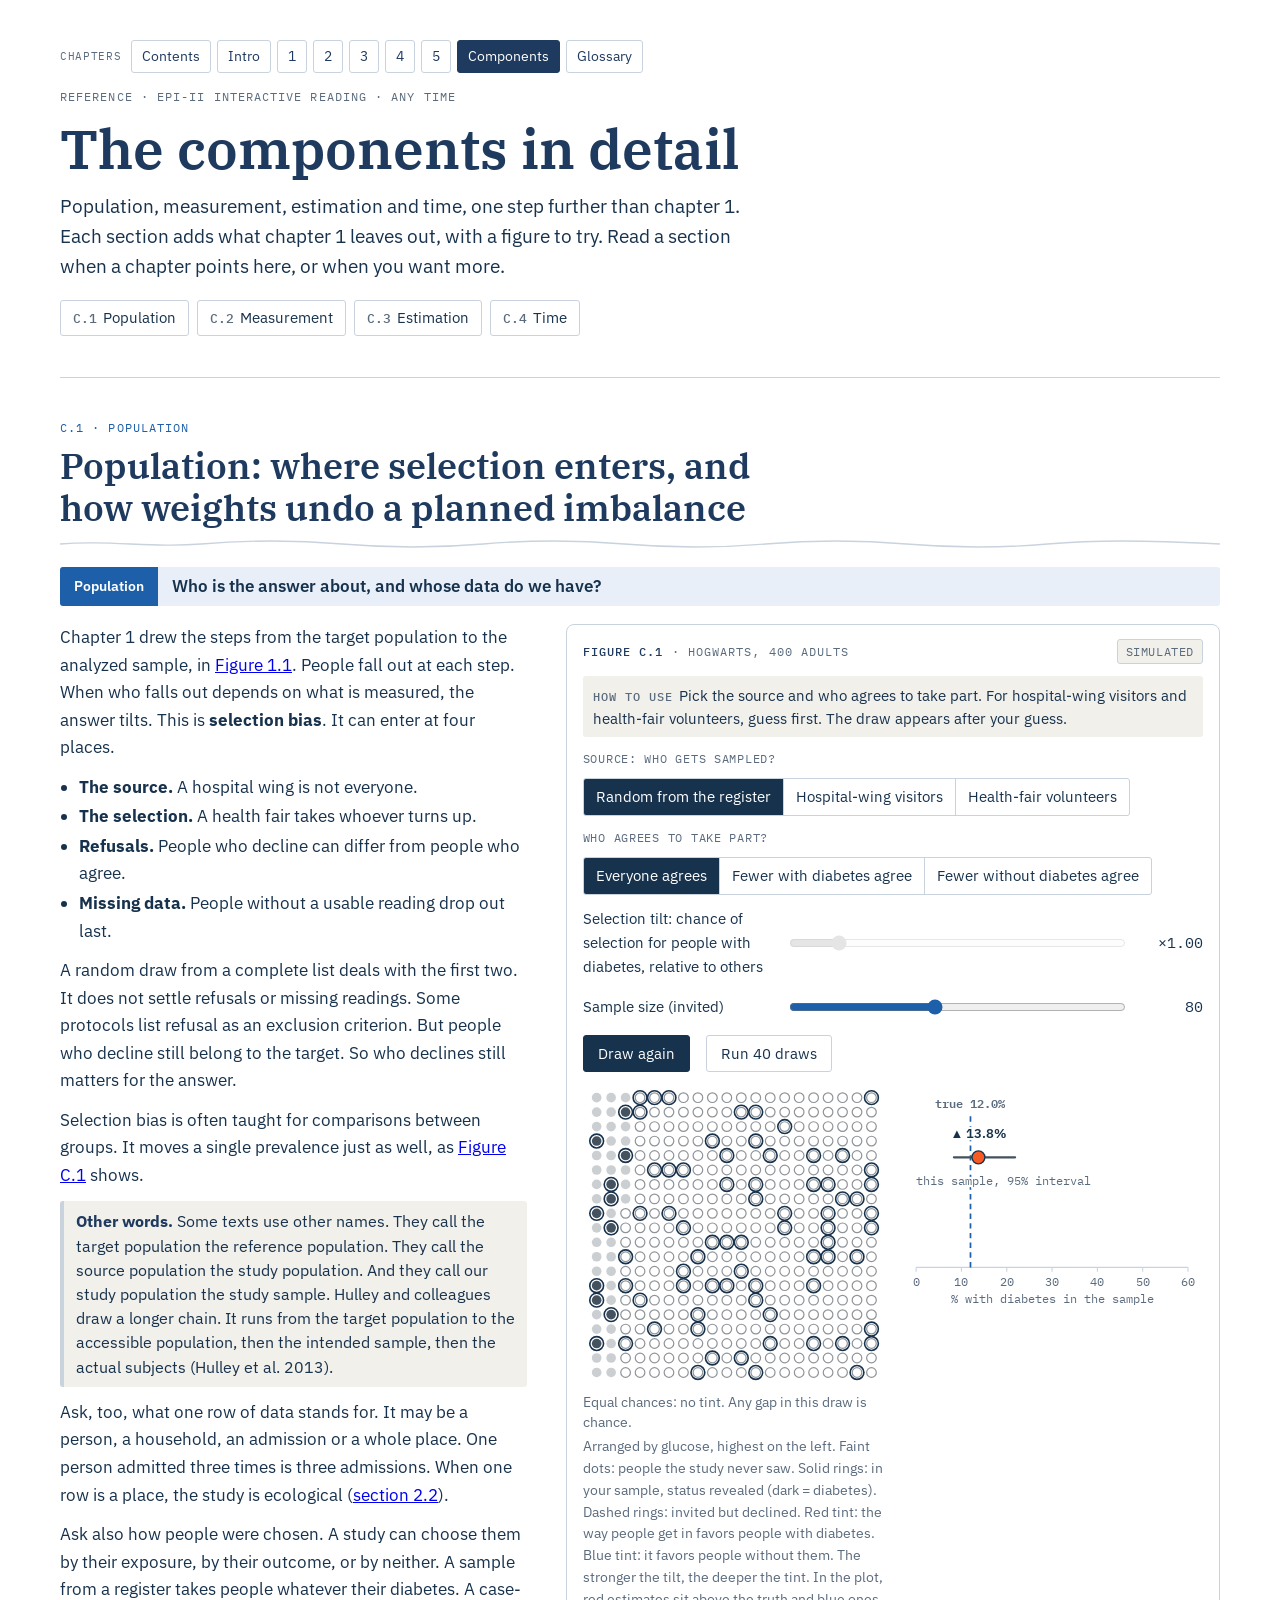
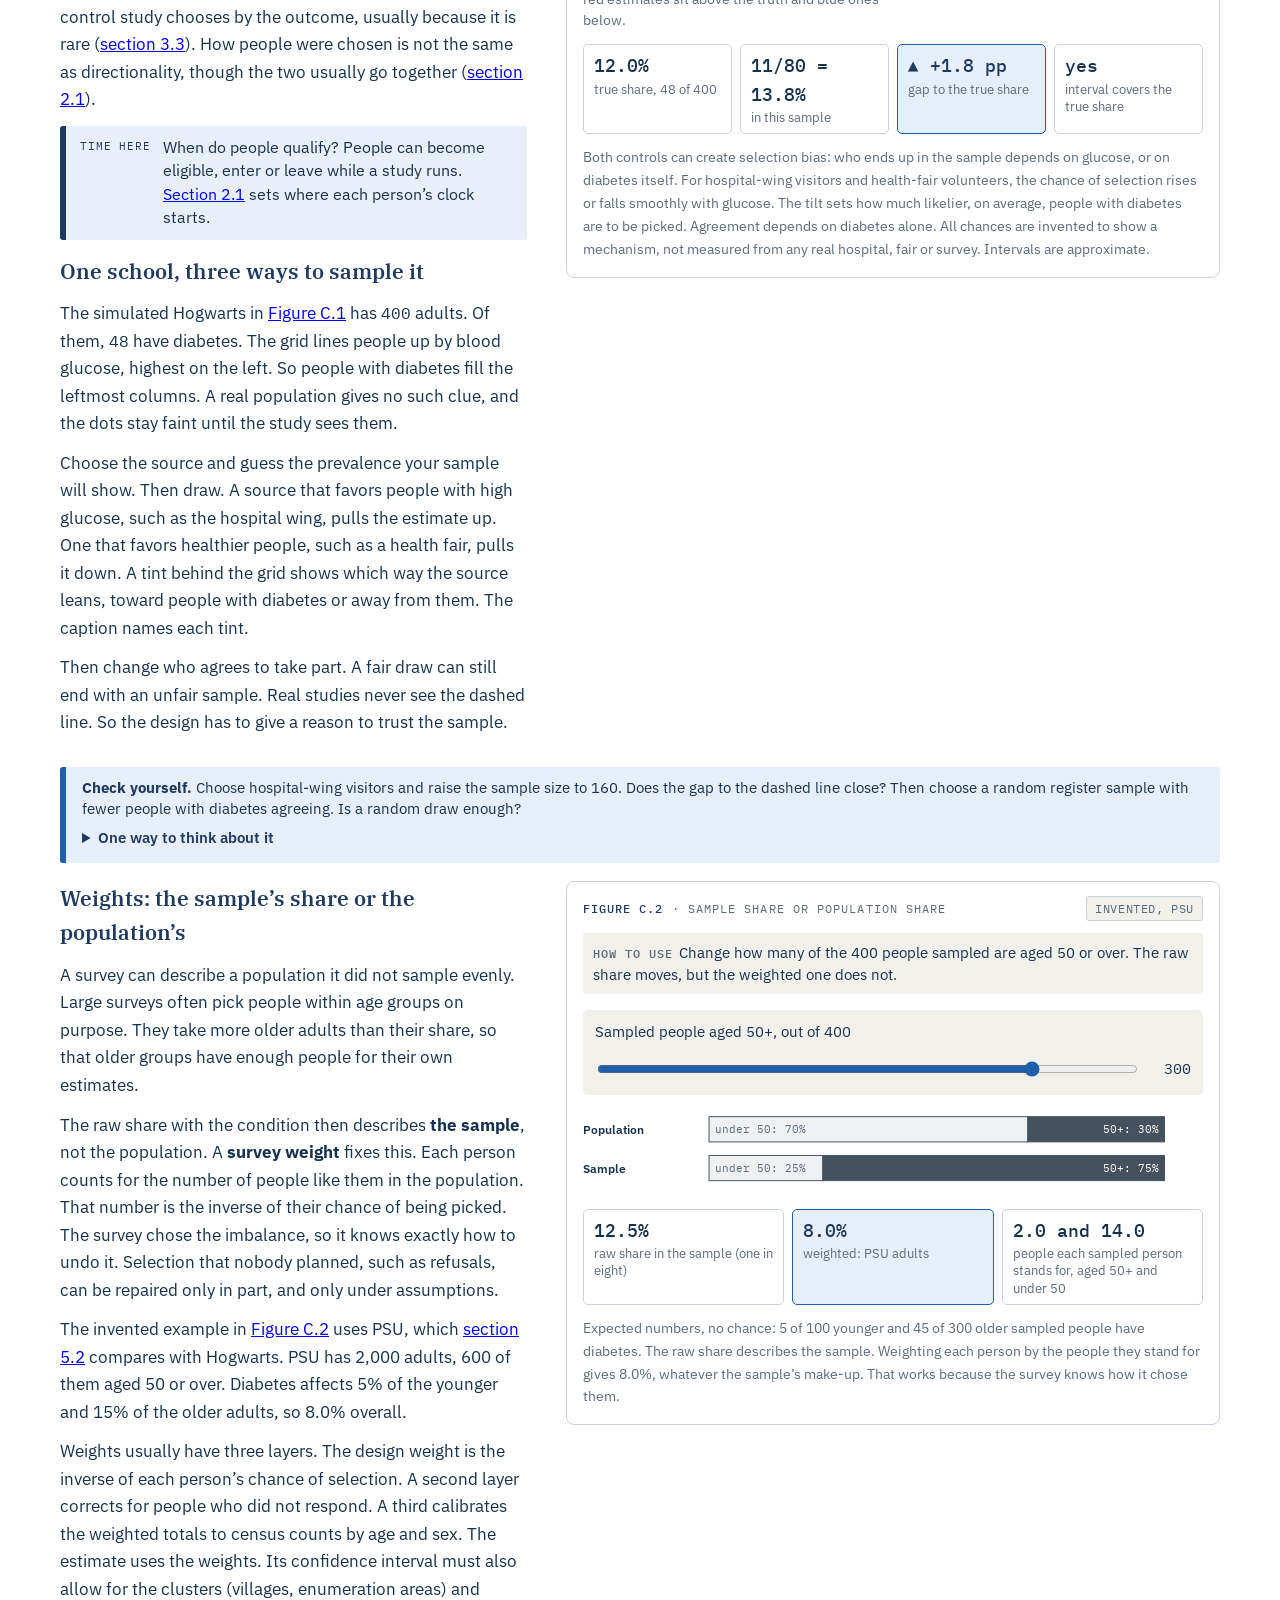
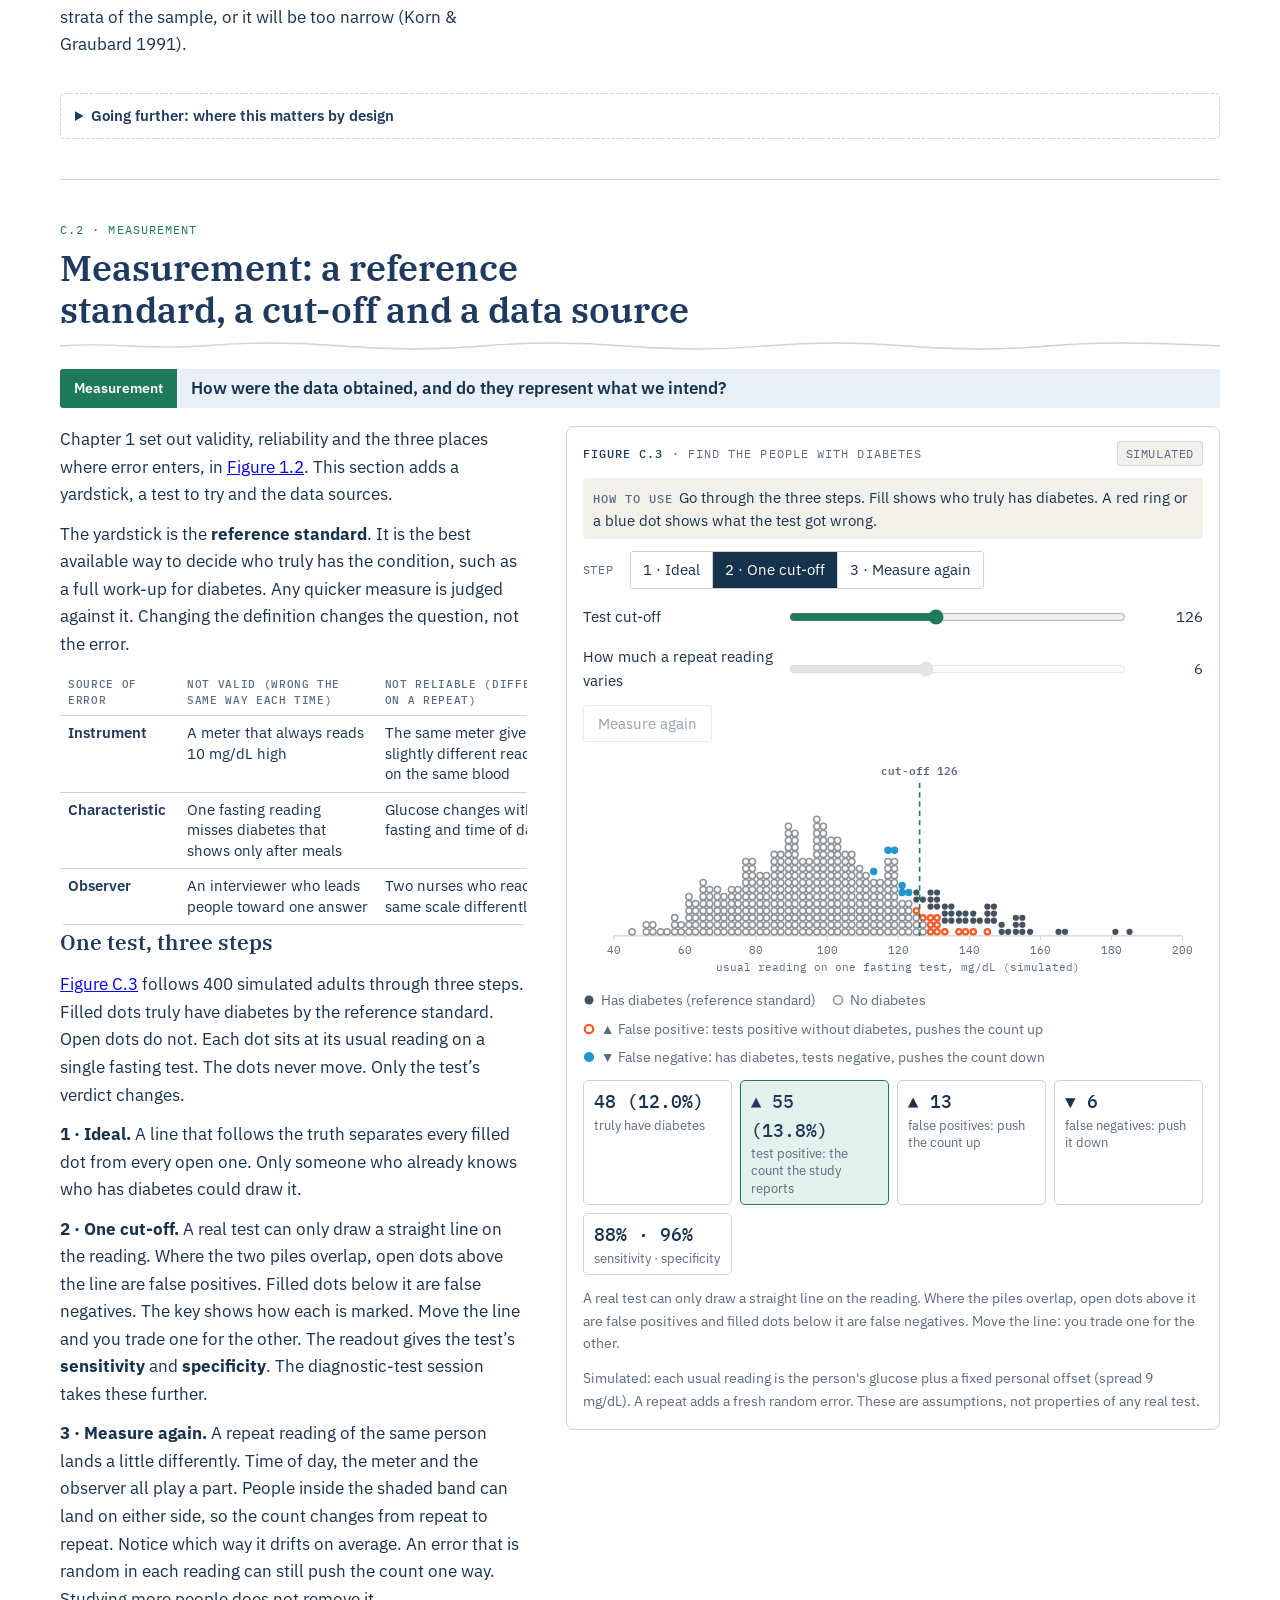
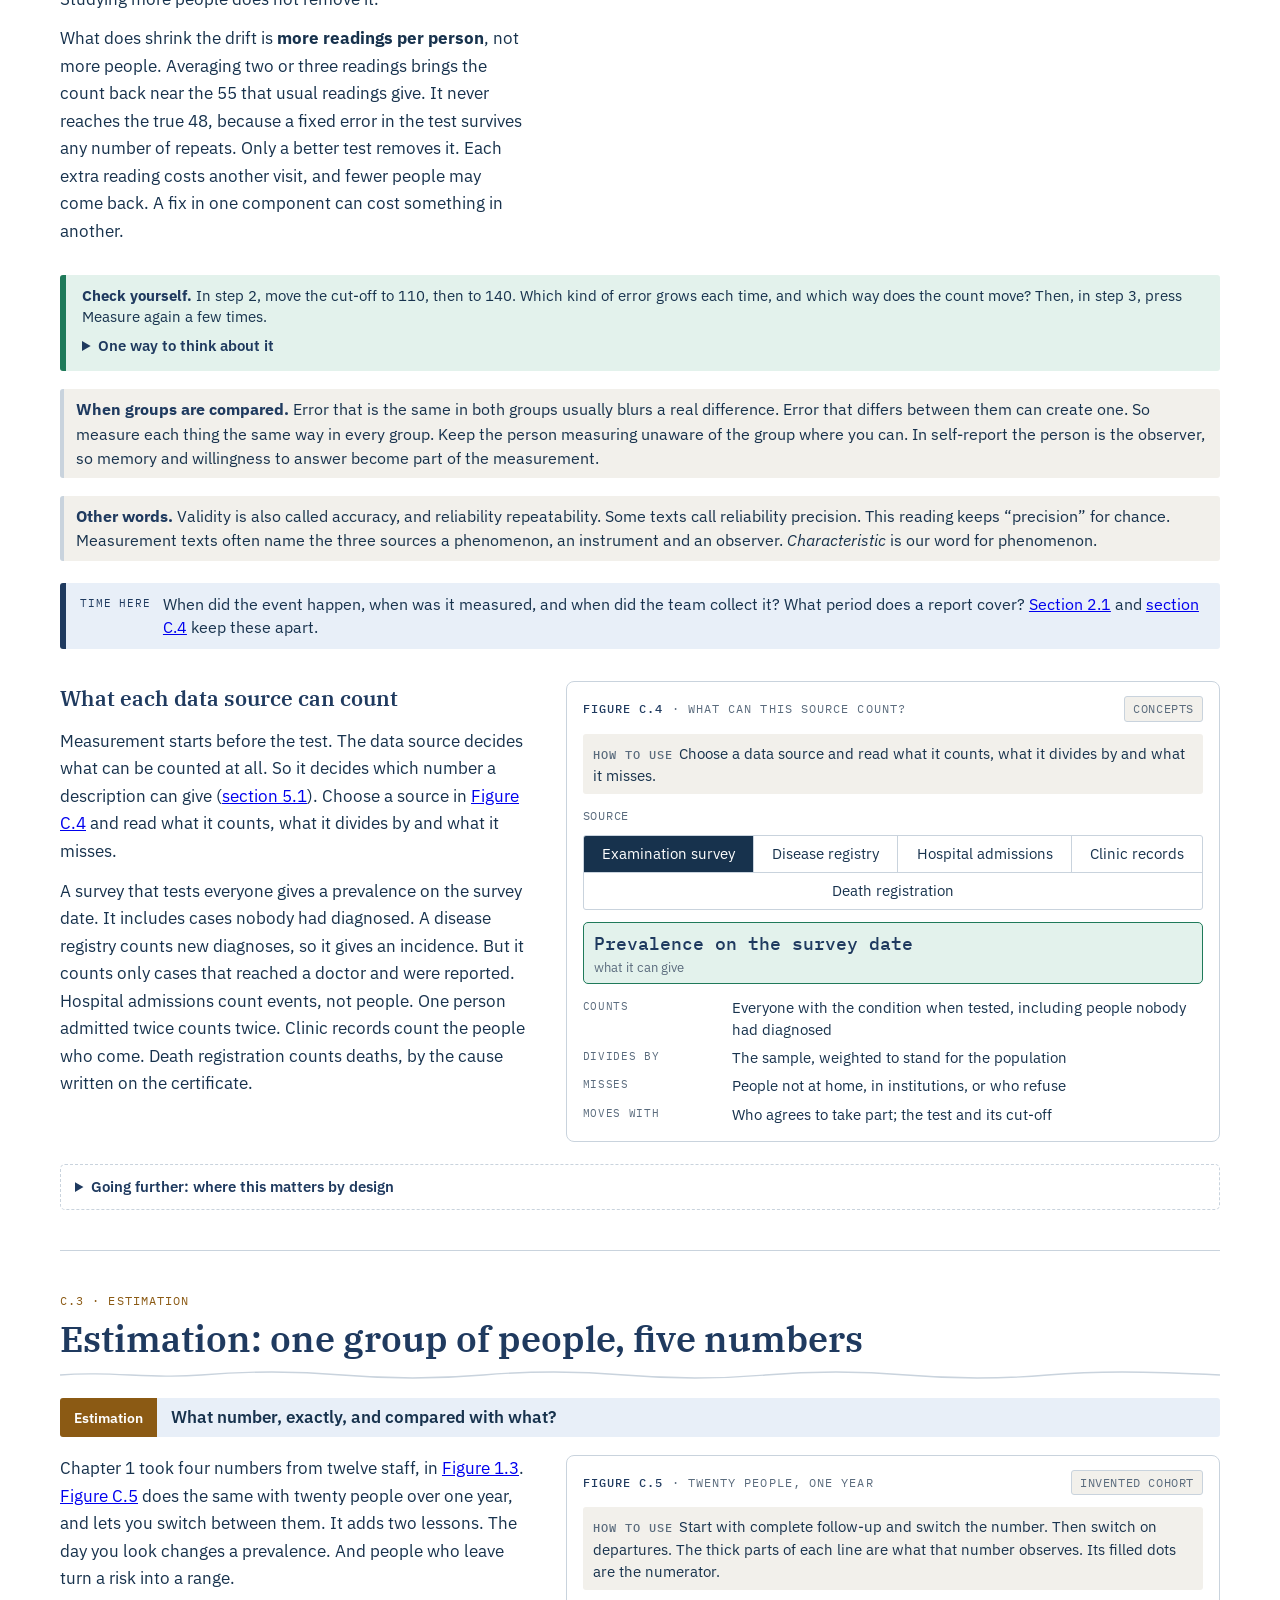
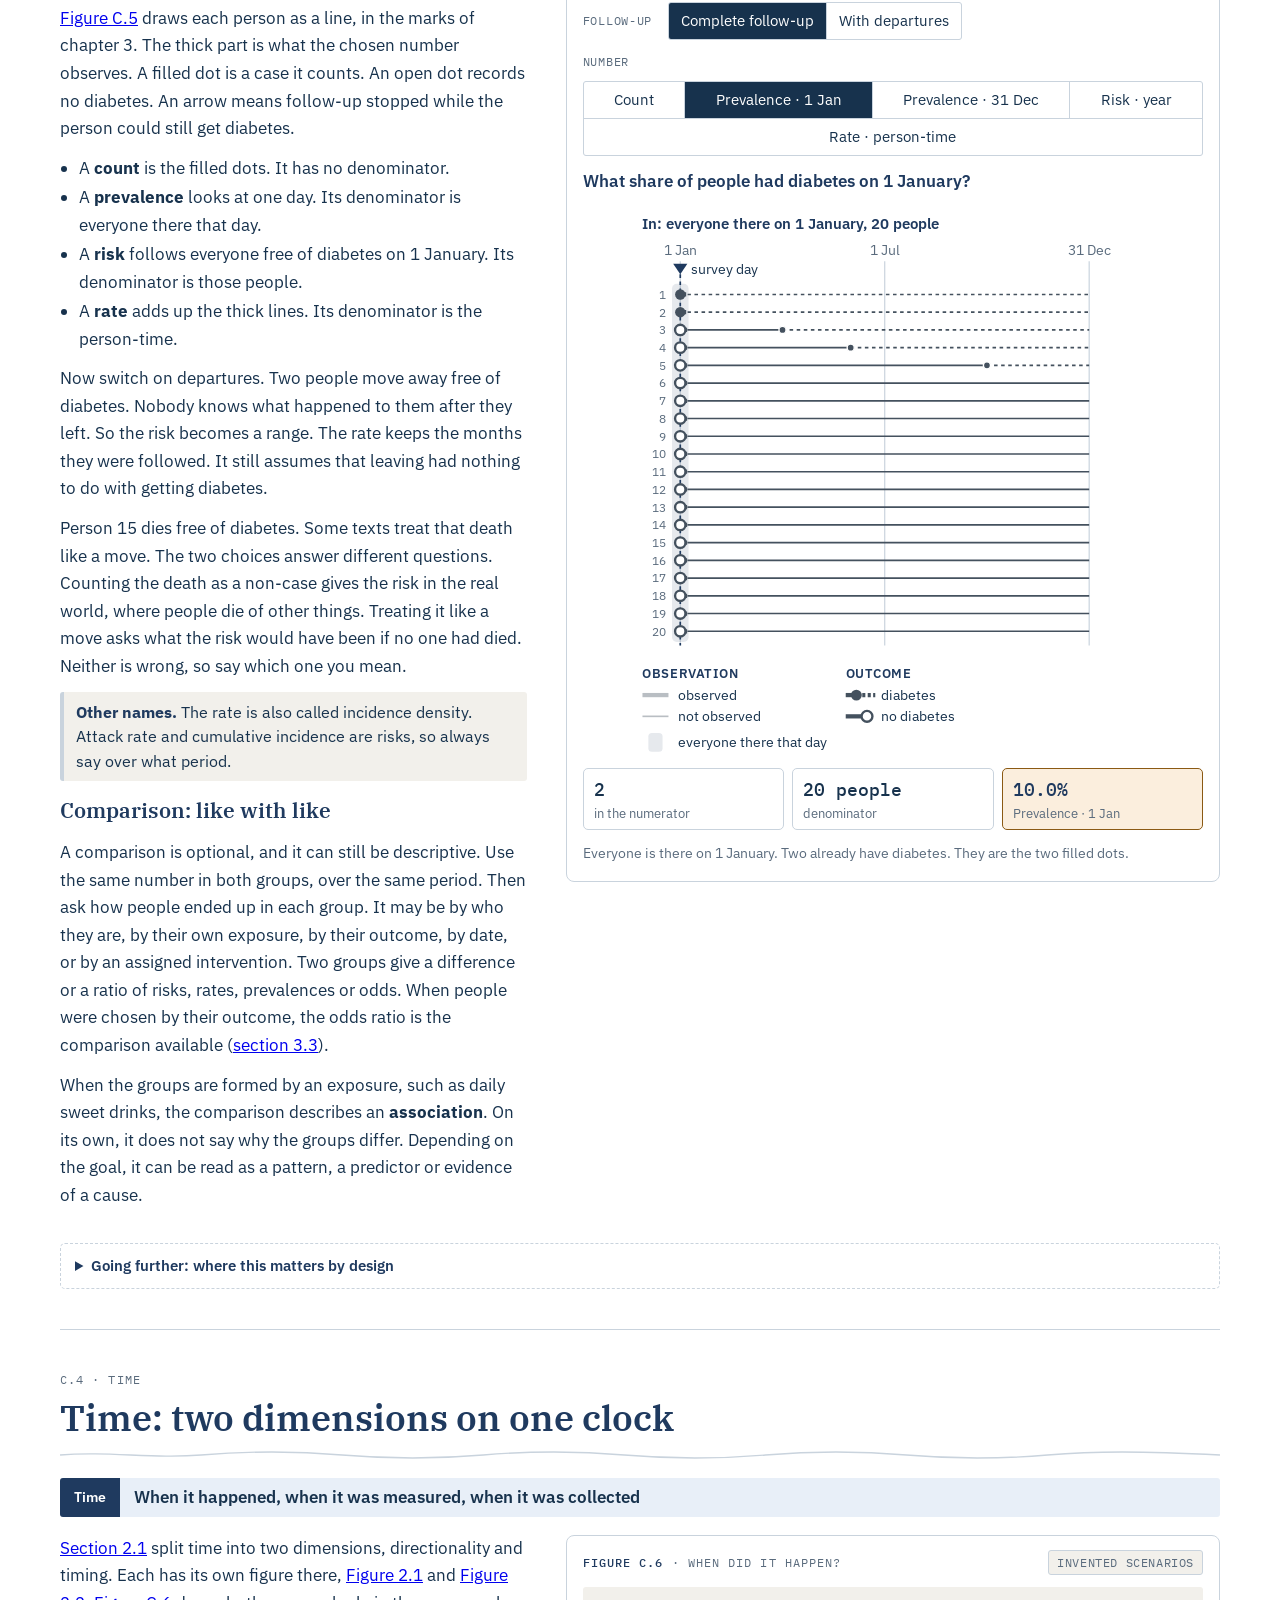
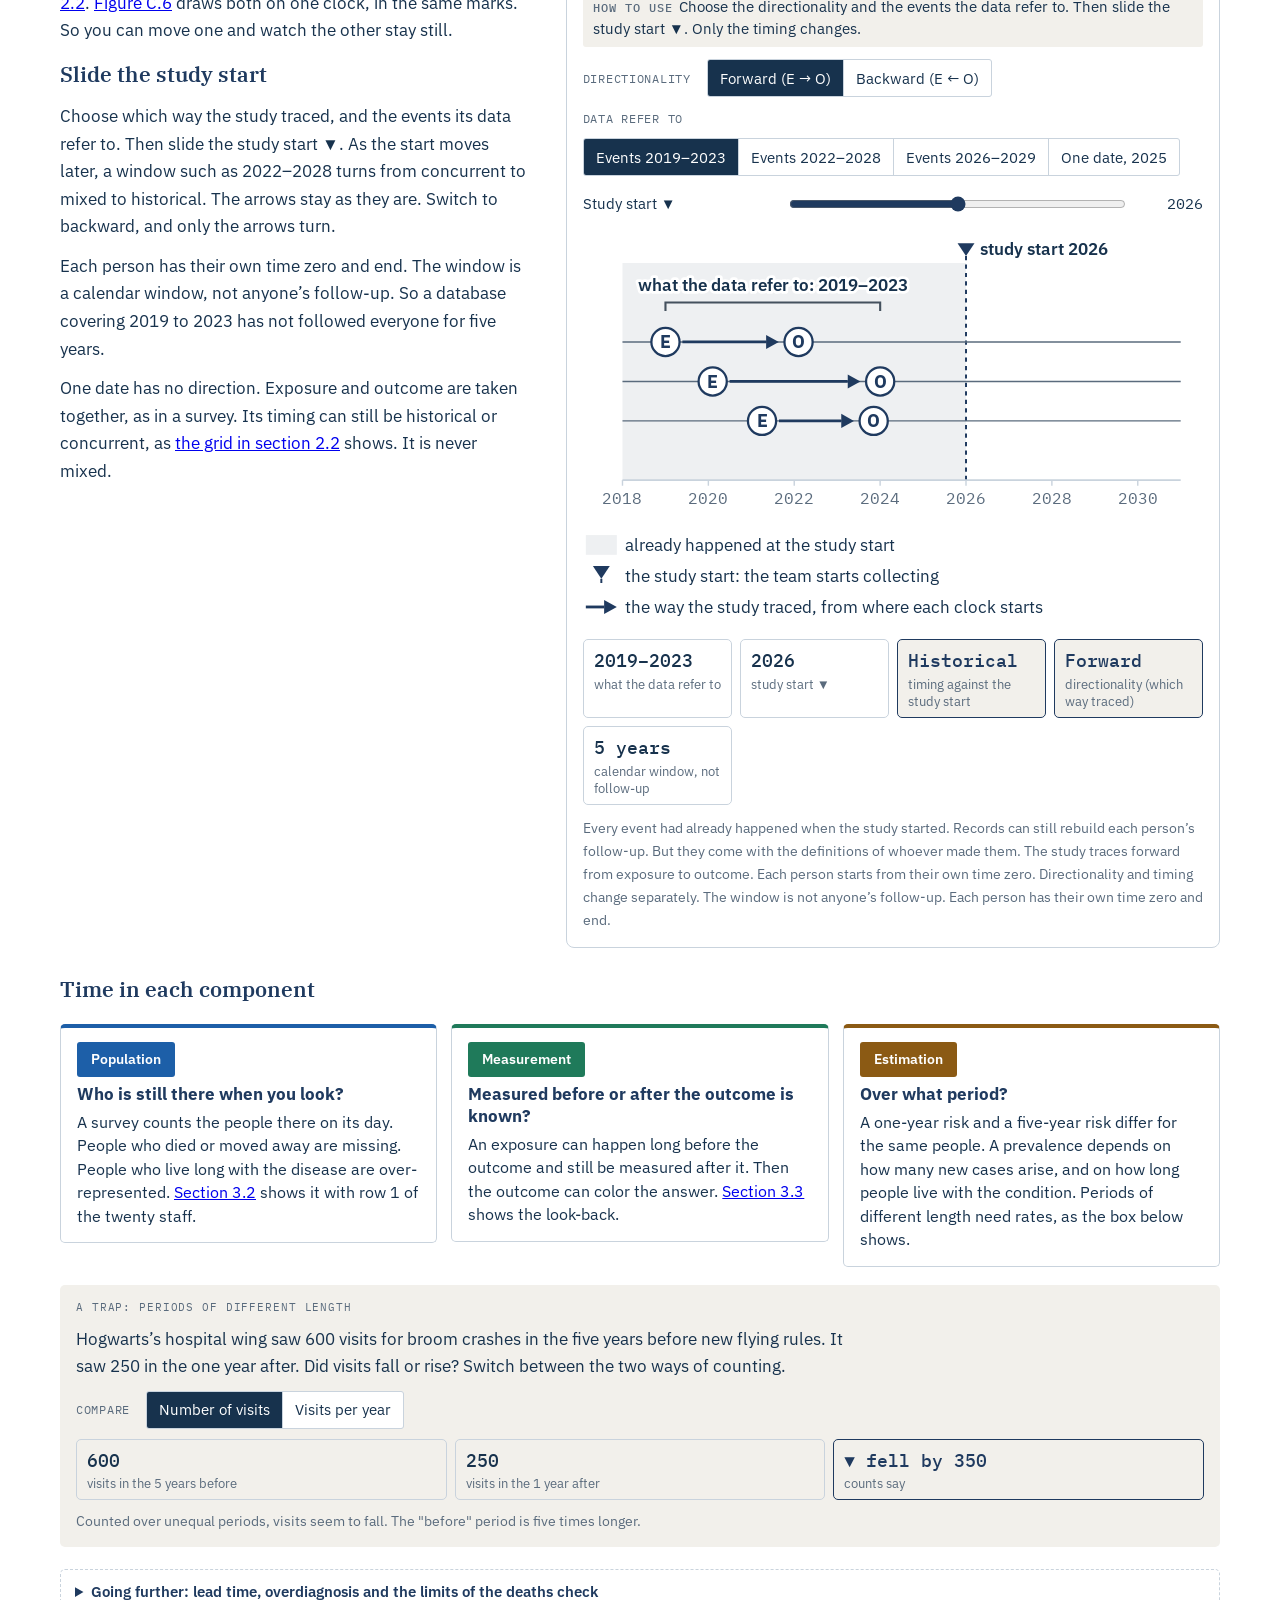
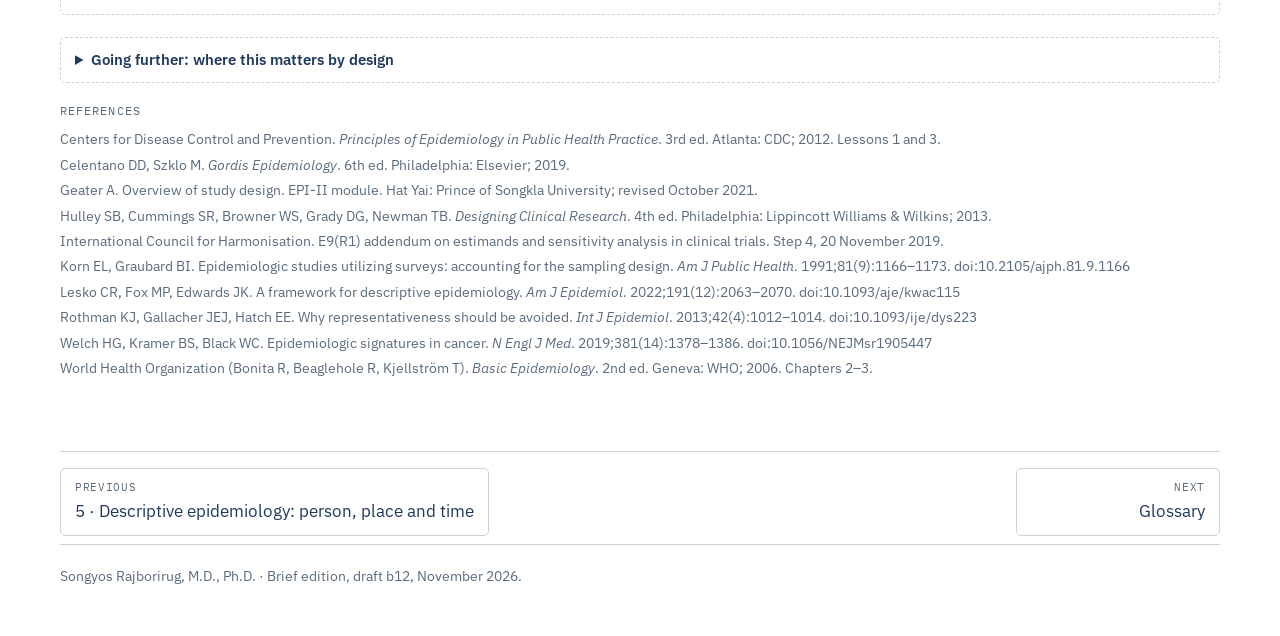
==== commit 55846d47: "Brief edition b12: American spelling; Figures 1.1 and 1.2 redrawn All pages now use American spellin" ====
--- a/components.html
+++ b/components.html
@@ -29,7 +29,7 @@
   <div class="terra-frame"><span class="terra-chip">Population</span><span class="terra-frame-text">Who is the answer about, and whose data do we have?</span></div>
   <div class="terra-split">
     <div class="terra-split-text">
-      <p>Chapter 1 drew the steps from the target population to the analysed sample, in <a href="lens.html#fig-pop">Figure 1.1</a>. People fall out at each step. When who falls out depends on what is measured, the answer tilts. This is <b>selection bias</b>. It can enter at four places.</p>
+      <p>Chapter 1 drew the steps from the target population to the analyzed sample, in <a href="lens.html#fig-pop">Figure 1.1</a>. People fall out at each step. When who falls out depends on what is measured, the answer tilts. This is <b>selection bias</b>. It can enter at four places.</p>
       <ul class="chk-list">
         <li><b>The source.</b> A hospital wing is not everyone.</li>
         <li><b>The selection.</b> A health fair takes whoever turns up.</li>
@@ -44,15 +44,15 @@
       <div class="t-here"><span class="t-here-k">Time here</span><span>When do people qualify? People can become eligible, enter or leave while a study runs. <a href="time.html#s7">Section 2.1</a> sets where each person’s clock starts.</span></div>
       <h3 class="sub-head">One school, three ways to sample it</h3>
       <p>The simulated Hogwarts in <a href="#w2">Figure C.1</a> has <span class="terra-num" data-fill="N">400</span> adults. Of them, <span class="terra-num" data-fill="TRUE_X">48</span> have diabetes. The grid lines people up by blood glucose, highest on the left. So people with diabetes fill the leftmost columns. A real population gives no such clue, and the dots stay faint until the study sees them.</p>
-      <p>Choose the source and guess the prevalence your sample will show. Then draw. A source that favours people with high glucose, such as the hospital wing, pulls the estimate up. One that favours healthier people, such as a health fair, pulls it down. A tint behind the grid shows which way the source leans, towards people with diabetes or away from them. The caption names each tint.</p>
+      <p>Choose the source and guess the prevalence your sample will show. Then draw. A source that favors people with high glucose, such as the hospital wing, pulls the estimate up. One that favors healthier people, such as a health fair, pulls it down. A tint behind the grid shows which way the source leans, toward people with diabetes or away from them. The caption names each tint.</p>
       <p>Then change who agrees to take part. A fair draw can still end with an unfair sample. Real studies never see the dashed line. So the design has to give a reason to trust the sample.</p>
     </div>
     <div class="terra-split-side">
-<district-sample data-widget id="w2" data-figure="Figure C.1"><script type="application/json">{"id":"w2","title":"Hogwarts, 400 adults","status":"Simulated","how":"Pick the source and who agrees to take part. For hospital-wing visitors and health-fair volunteers, guess first. The draw appears after your guess.","sources":{"random":"Random from the register","clinic":"Hospital-wing visitors","fair":"Health-fair volunteers"},"agree":{"all":"Everyone agrees","lessD":"Fewer with diabetes agree","lessN":"Fewer without diabetes agree"},"caption":"Arranged by glucose, highest on the left. Faint dots: people the study never saw. Solid rings: in your sample, status revealed (dark = diabetes). Dashed rings: invited but declined. Red tint: the way people get in favours people with diabetes. Blue tint: it favours people without them. The stronger the tilt, the deeper the tint. In the plot, red estimates sit above the truth and blue ones below.","note":"Both controls can create selection bias: who ends up in the sample depends on glucose, or on diabetes itself. For hospital-wing visitors and health-fair volunteers, the chance of selection rises or falls smoothly with glucose. The tilt sets how much likelier, on average, people with diabetes are to be picked. Agreement depends on diabetes alone. All chances are invented to show a mechanism, not measured from any real hospital, fair or survey. Intervals are approximate.","words":{"source_label":"Source: who gets sampled?","agree_label":"Who agrees to take part?","tilt_label":"Selection tilt: chance of selection for people with diabetes, relative to others","size_label":"Sample size (invited)","guess_label":"Diabetes prevalence in this sample will be","source_group":"Who gets sampled","agree_group":"Who agrees to take part","guess_group":"My guess","guess_up":"Higher than the true value","guess_flat":"About right","guess_down":"Lower than the true value","skip":"Show without guessing","draw":"Draw again","batch":"Run {n} draws","grid_label":"Grid of {n} adults arranged by glucose, highest on the left; people with diabetes fill the left columns, shown faintly until sampled","plot_label":"Estimate against truth","plot_shown":"Sample estimate {est} against true value {truth}","plot_hidden":"True value {truth}. The sample appears after your guess.","lean_none":"Equal chances: no tint. Any gap in this draw is chance.","red_tint":"Red tint","lean_up":": the way people get in favours people with diabetes, so estimates are pulled up.","blue_tint":"Blue tint","lean_down":": the way people get in favours people without diabetes, so estimates are pulled down.","axis":"% with diabetes in the sample","true_mark":"true {p}","this_sample":"this sample, 95% interval","guess_first":"guess first: the draw appears here","batch_mark":"{n} draws, same settings","gap_value":"{gap} pp","true_share":"true share, {x} of {n}","in_sample":"in this sample","gap":"gap to the true share","covers":"interval covers the true share","yes":"yes","no":"no","invited_agreed":"invited → agreed","batch_label":"of {n} draws, gap larger than {cut} pp","guess_wait":"this sample: make your guess first","fb_hidden":"Will people with diabetes be over- or under-represented here? Make a guess to see the draw.","fb_skipped":"Shown without a guess. Which way did the selection tilt this draw, and would {n} draws agree?","fb_match":"Your guess matches the tilt you set. ","fb_miss":"The settings you chose point to a reading that is {expected}. ","fb_landed":"This draw landed {gap}.","expect_up":"higher","expect_flat":"about right","expect_down":"lower"}}</script></district-sample>
+<district-sample data-widget id="w2" data-figure="Figure C.1"><script type="application/json">{"id":"w2","title":"Hogwarts, 400 adults","status":"Simulated","how":"Pick the source and who agrees to take part. For hospital-wing visitors and health-fair volunteers, guess first. The draw appears after your guess.","sources":{"random":"Random from the register","clinic":"Hospital-wing visitors","fair":"Health-fair volunteers"},"agree":{"all":"Everyone agrees","lessD":"Fewer with diabetes agree","lessN":"Fewer without diabetes agree"},"caption":"Arranged by glucose, highest on the left. Faint dots: people the study never saw. Solid rings: in your sample, status revealed (dark = diabetes). Dashed rings: invited but declined. Red tint: the way people get in favors people with diabetes. Blue tint: it favors people without them. The stronger the tilt, the deeper the tint. In the plot, red estimates sit above the truth and blue ones below.","note":"Both controls can create selection bias: who ends up in the sample depends on glucose, or on diabetes itself. For hospital-wing visitors and health-fair volunteers, the chance of selection rises or falls smoothly with glucose. The tilt sets how much likelier, on average, people with diabetes are to be picked. Agreement depends on diabetes alone. All chances are invented to show a mechanism, not measured from any real hospital, fair or survey. Intervals are approximate.","words":{"source_label":"Source: who gets sampled?","agree_label":"Who agrees to take part?","tilt_label":"Selection tilt: chance of selection for people with diabetes, relative to others","size_label":"Sample size (invited)","guess_label":"Diabetes prevalence in this sample will be","source_group":"Who gets sampled","agree_group":"Who agrees to take part","guess_group":"My guess","guess_up":"Higher than the true value","guess_flat":"About right","guess_down":"Lower than the true value","skip":"Show without guessing","draw":"Draw again","batch":"Run {n} draws","grid_label":"Grid of {n} adults arranged by glucose, highest on the left; people with diabetes fill the left columns, shown faintly until sampled","plot_label":"Estimate against truth","plot_shown":"Sample estimate {est} against true value {truth}","plot_hidden":"True value {truth}. The sample appears after your guess.","lean_none":"Equal chances: no tint. Any gap in this draw is chance.","red_tint":"Red tint","lean_up":": the way people get in favors people with diabetes, so estimates are pulled up.","blue_tint":"Blue tint","lean_down":": the way people get in favors people without diabetes, so estimates are pulled down.","axis":"% with diabetes in the sample","true_mark":"true {p}","this_sample":"this sample, 95% interval","guess_first":"guess first: the draw appears here","batch_mark":"{n} draws, same settings","gap_value":"{gap} pp","true_share":"true share, {x} of {n}","in_sample":"in this sample","gap":"gap to the true share","covers":"interval covers the true share","yes":"yes","no":"no","invited_agreed":"invited → agreed","batch_label":"of {n} draws, gap larger than {cut} pp","guess_wait":"this sample: make your guess first","fb_hidden":"Will people with diabetes be over- or under-represented here? Make a guess to see the draw.","fb_skipped":"Shown without a guess. Which way did the selection tilt this draw, and would {n} draws agree?","fb_match":"Your guess matches the tilt you set. ","fb_miss":"The settings you chose point to a reading that is {expected}. ","fb_landed":"This draw landed {gap}.","expect_up":"higher","expect_flat":"about right","expect_down":"lower"}}</script></district-sample>
     </div>
   </div>
   <div class="terra-callout"><div class="terra-callout-body"><span class="terra-callout-lead">Check yourself.</span> Choose hospital-wing visitors and raise the sample size to 160. Does the gap to the dashed line close? Then choose a random register sample with fewer people with diabetes agreeing. Is a random draw enough?
-    <details class="chk"><summary>One way to think about it</summary><p>No, in both cases. With hospital-wing visitors, the interval narrows, but it stays centred above the true share. A larger sample from the same source repeats the same selection. With a random register sample and fewer people with diabetes agreeing, the invitation was fair, but the people who answered are not. So most draws land below the true share. Precision measures chance. It cannot measure who was more likely to be seen or to say yes.</p></details></div></div>
+    <details class="chk"><summary>One way to think about it</summary><p>No, in both cases. With hospital-wing visitors, the interval narrows, but it stays centered above the true share. A larger sample from the same source repeats the same selection. With a random register sample and fewer people with diabetes agreeing, the invitation was fair, but the people who answered are not. So most draws land below the true share. Precision measures chance. It cannot measure who was more likely to be seen or to say yes.</p></details></div></div>
   <div class="terra-split">
     <div class="terra-split-text">
       <h3 class="sub-head" id="c-weights">Weights: the sample’s share or the population’s</h3>
@@ -84,7 +84,7 @@
       <tbody>
         <tr><td>Instrument</td><td>A meter that always reads 10 mg/dL high</td><td>The same meter gives slightly different readings on the same blood</td></tr>
         <tr><td>Characteristic</td><td>One fasting reading misses diabetes that shows only after meals</td><td>Glucose changes with fasting and time of day</td></tr>
-        <tr><td>Observer</td><td>An interviewer who leads people towards one answer</td><td>Two nurses who read the same scale differently</td></tr>
+        <tr><td>Observer</td><td>An interviewer who leads people toward one answer</td><td>Two nurses who read the same scale differently</td></tr>
       </tbody></table></div>
       <h3 class="sub-head">One test, three steps</h3>
       <p><a href="#w3">Figure C.3</a> follows 400 simulated adults through three steps. Filled dots truly have diabetes by the reference standard. Open dots do not. Each dot sits at its usual reading on a single fasting test. The dots never move. Only the test’s verdict changes.</p>
@@ -98,7 +98,7 @@
     </div>
   </div>
   <div class="terra-callout"><div class="terra-callout-body"><span class="terra-callout-lead">Check yourself.</span> In step 2, move the cut-off to 110, then to 140. Which kind of error grows each time, and which way does the count move? Then, in step 3, press Measure again a few times.
-    <details class="chk"><summary>One way to think about it</summary><p>At 126 the test counts 55 against the 48 who truly have diabetes. That is 13 false positives and 6 false negatives, so the count is pushed up. At 110 it finds everyone with diabetes, but false positives rise to 75 and the count to 123. At 140 false positives almost vanish (2), but false negatives rise to 25 and the count falls to 25. No line is right in general. Screening may favour the low line, and confirming a diagnosis the high one. In step 3 the count changes with every repeat, mostly a little above 55, and averages about 57. The error is random in each reading, yet it pulls the count one way. Studying more people would not remove it. Averaging two or three readings per person would shrink it, though never to 48, because the test’s fixed error remains.</p></details></div></div>
+    <details class="chk"><summary>One way to think about it</summary><p>At 126 the test counts 55 against the 48 who truly have diabetes. That is 13 false positives and 6 false negatives, so the count is pushed up. At 110 it finds everyone with diabetes, but false positives rise to 75 and the count to 123. At 140 false positives almost vanish (2), but false negatives rise to 25 and the count falls to 25. No line is right in general. Screening may favor the low line, and confirming a diagnosis the high one. In step 3 the count changes with every repeat, mostly a little above 55, and averages about 57. The error is random in each reading, yet it pulls the count one way. Studying more people would not remove it. Averaging two or three readings per person would shrink it, though never to 48, because the test’s fixed error remains.</p></details></div></div>
       <p class="note-recall"><b>When groups are compared.</b> Error that is the same in both groups usually blurs a real difference. Error that differs between them can create one. So measure each thing the same way in every group. Keep the person measuring unaware of the group where you can. In self-report the person is the observer, so memory and willingness to answer become part of the measurement.</p>
       <p class="note-recall"><b>Other words.</b> Validity is also called accuracy, and reliability repeatability. Some texts call reliability precision. This reading keeps “precision” for chance. Measurement texts often name the three sources a phenomenon, an instrument and an observer. <i>Characteristic</i> is our word for phenomenon.</p>
       <div class="t-here"><span class="t-here-k">Time here</span><span>When did the event happen, when was it measured, and when did the team collect it? What period does a report cover? <a href="time.html#s7">Section 2.1</a> and <a href="#c-time">section C.4</a> keep these apart.</span></div>
@@ -168,7 +168,7 @@
   <h3 class="sub-head">Time in each component</h3>
   <div class="tcards">
     <div class="tcard terra-t-a"><div class="chip-row"><span class="terra-chip">Population</span></div><h4>Who is still there when you look?</h4><p>A survey counts the people there on its day. People who died or moved away are missing. People who live long with the disease are over-represented. <a href="designs.html#dz-survey">Section 3.2</a> shows it with row 1 of the twenty staff.</p></div>
-    <div class="tcard terra-t-b"><div class="chip-row"><span class="terra-chip">Measurement</span></div><h4>Measured before or after the outcome is known?</h4><p>An exposure can happen long before the outcome and still be measured after it. Then the outcome can colour the answer. <a href="designs.html#dz-cc">Section 3.3</a> shows the look-back.</p></div>
+    <div class="tcard terra-t-b"><div class="chip-row"><span class="terra-chip">Measurement</span></div><h4>Measured before or after the outcome is known?</h4><p>An exposure can happen long before the outcome and still be measured after it. Then the outcome can color the answer. <a href="designs.html#dz-cc">Section 3.3</a> shows the look-back.</p></div>
     <div class="tcard terra-t-c"><div class="chip-row"><span class="terra-chip">Estimation</span></div><h4>Over what period?</h4><p>A one-year risk and a five-year risk differ for the same people. A prevalence depends on how many new cases arise, and on how long people live with the condition. Periods of different length need rates, as the box below shows.</p></div>
   </div>
   <div class="recall" aria-labelledby="s5-periods">
@@ -195,7 +195,7 @@
   </div>
 </section>
 <nav class="chnav" aria-label="Chapter navigation"><a href="describe.html"><span>Previous</span>5 · Descriptive epidemiology: person, place and time</a><a class="next" href="glossary.html"><span>Next</span>Glossary</a></nav>
-<footer class="terra-foot">Songyos Rajborirug, M.D., Ph.D. · Brief edition, draft b11, November 2026.</footer>
+<footer class="terra-foot">Songyos Rajborirug, M.D., Ph.D. · Brief edition, draft b12, November 2026.</footer>
 </div>
 <script src="app.js"></script>
 <script src="kit.js"></script>
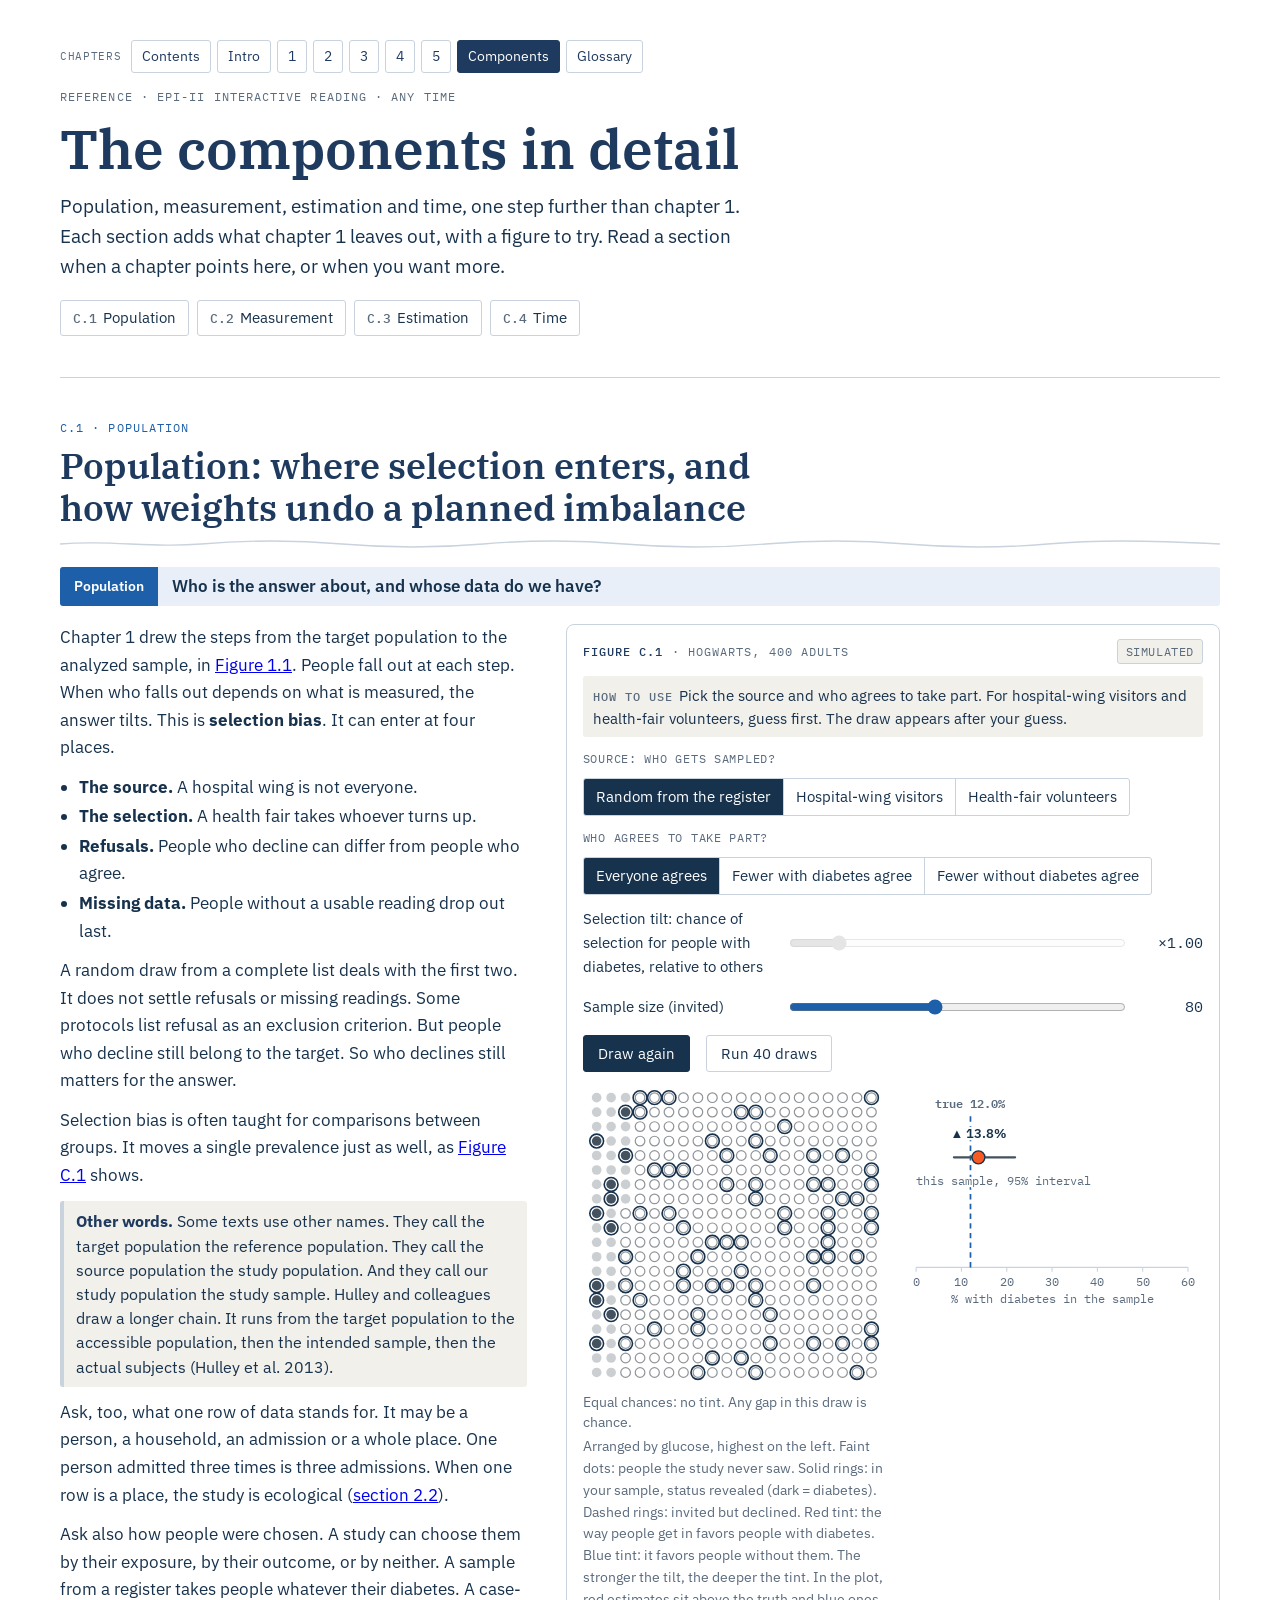
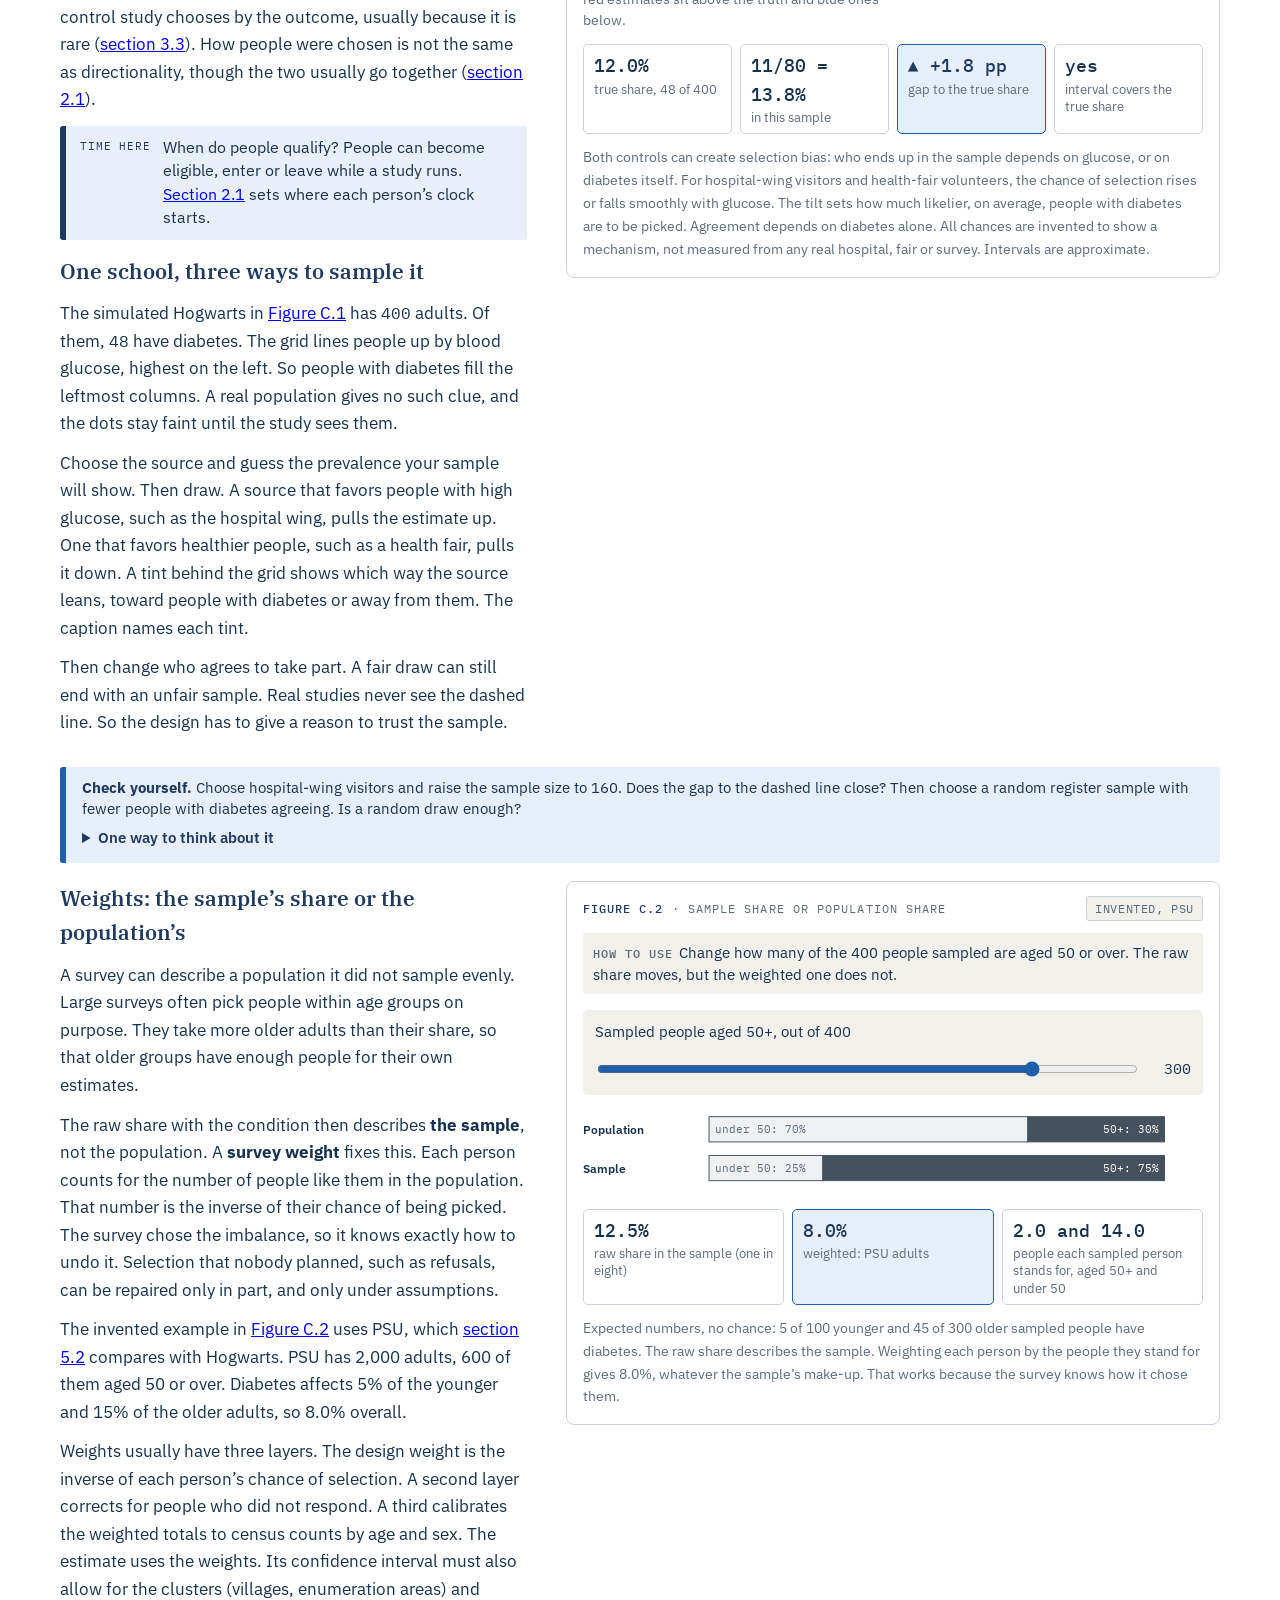
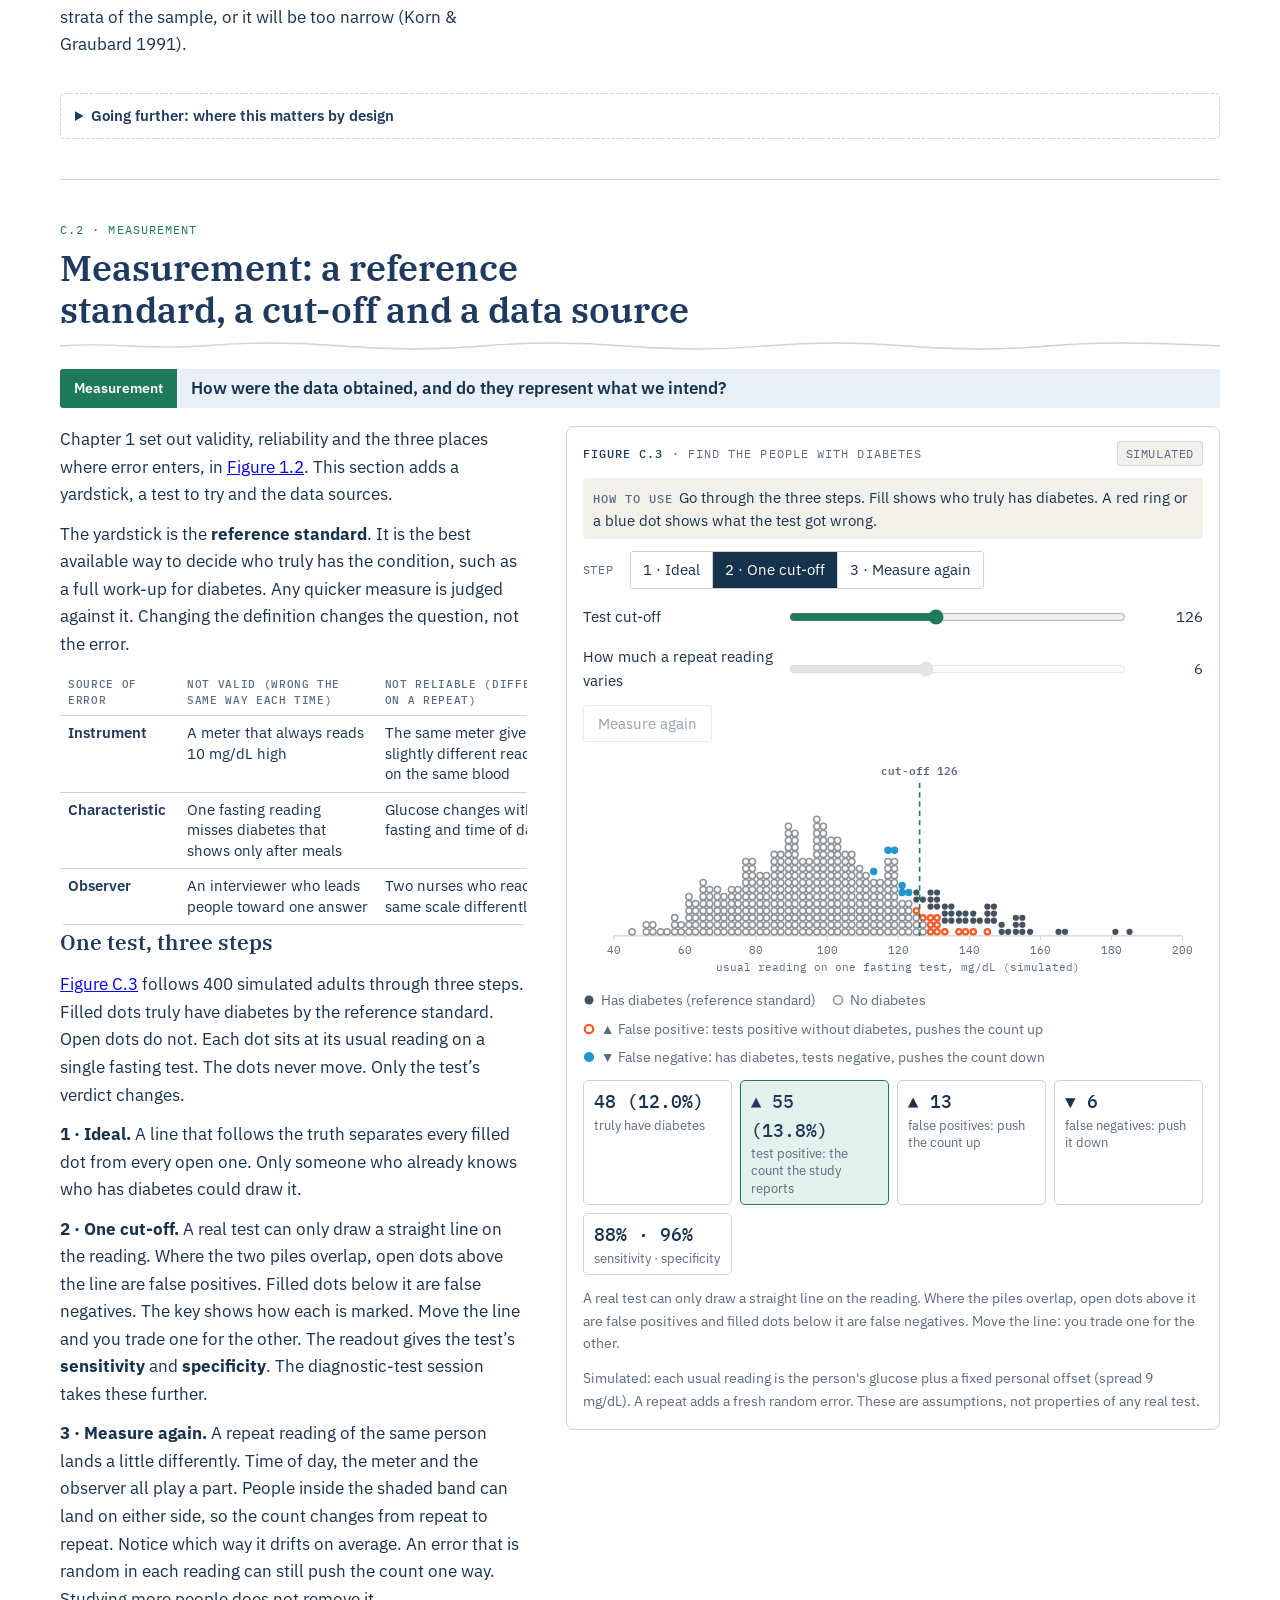
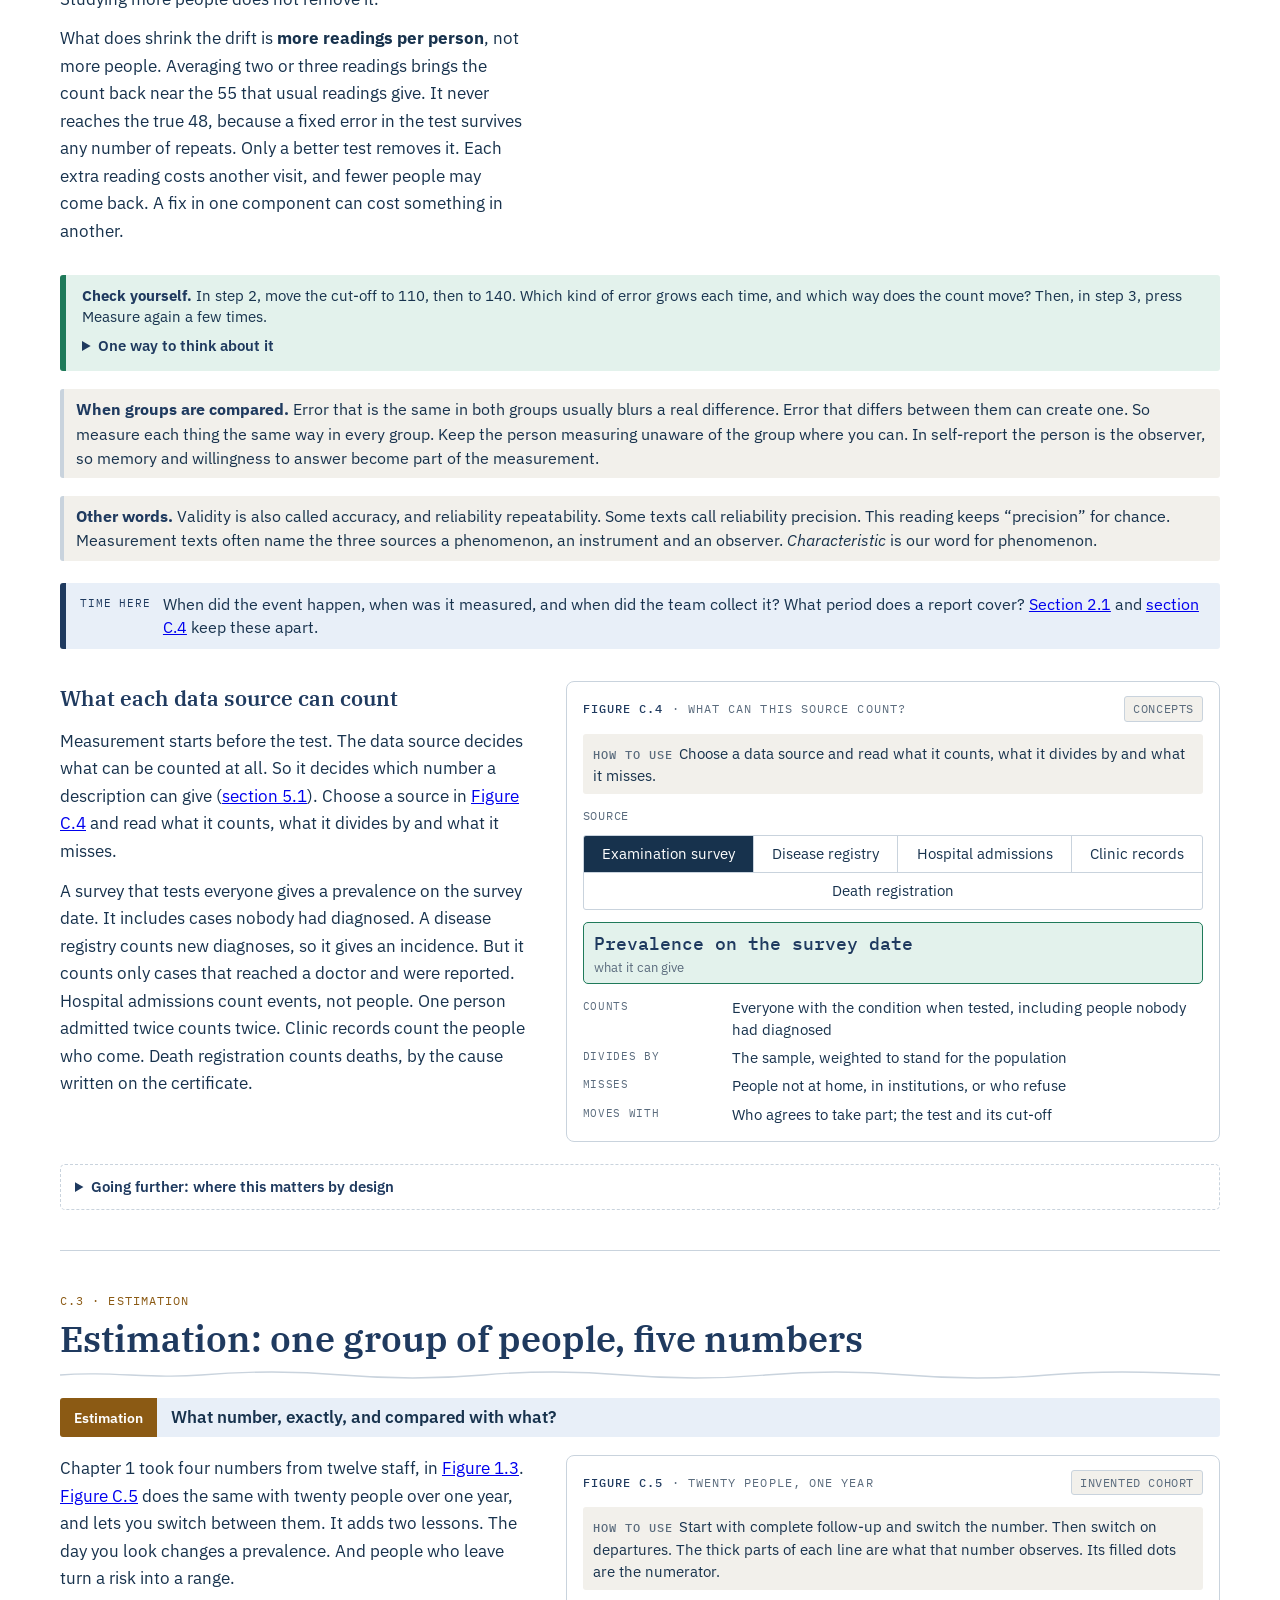
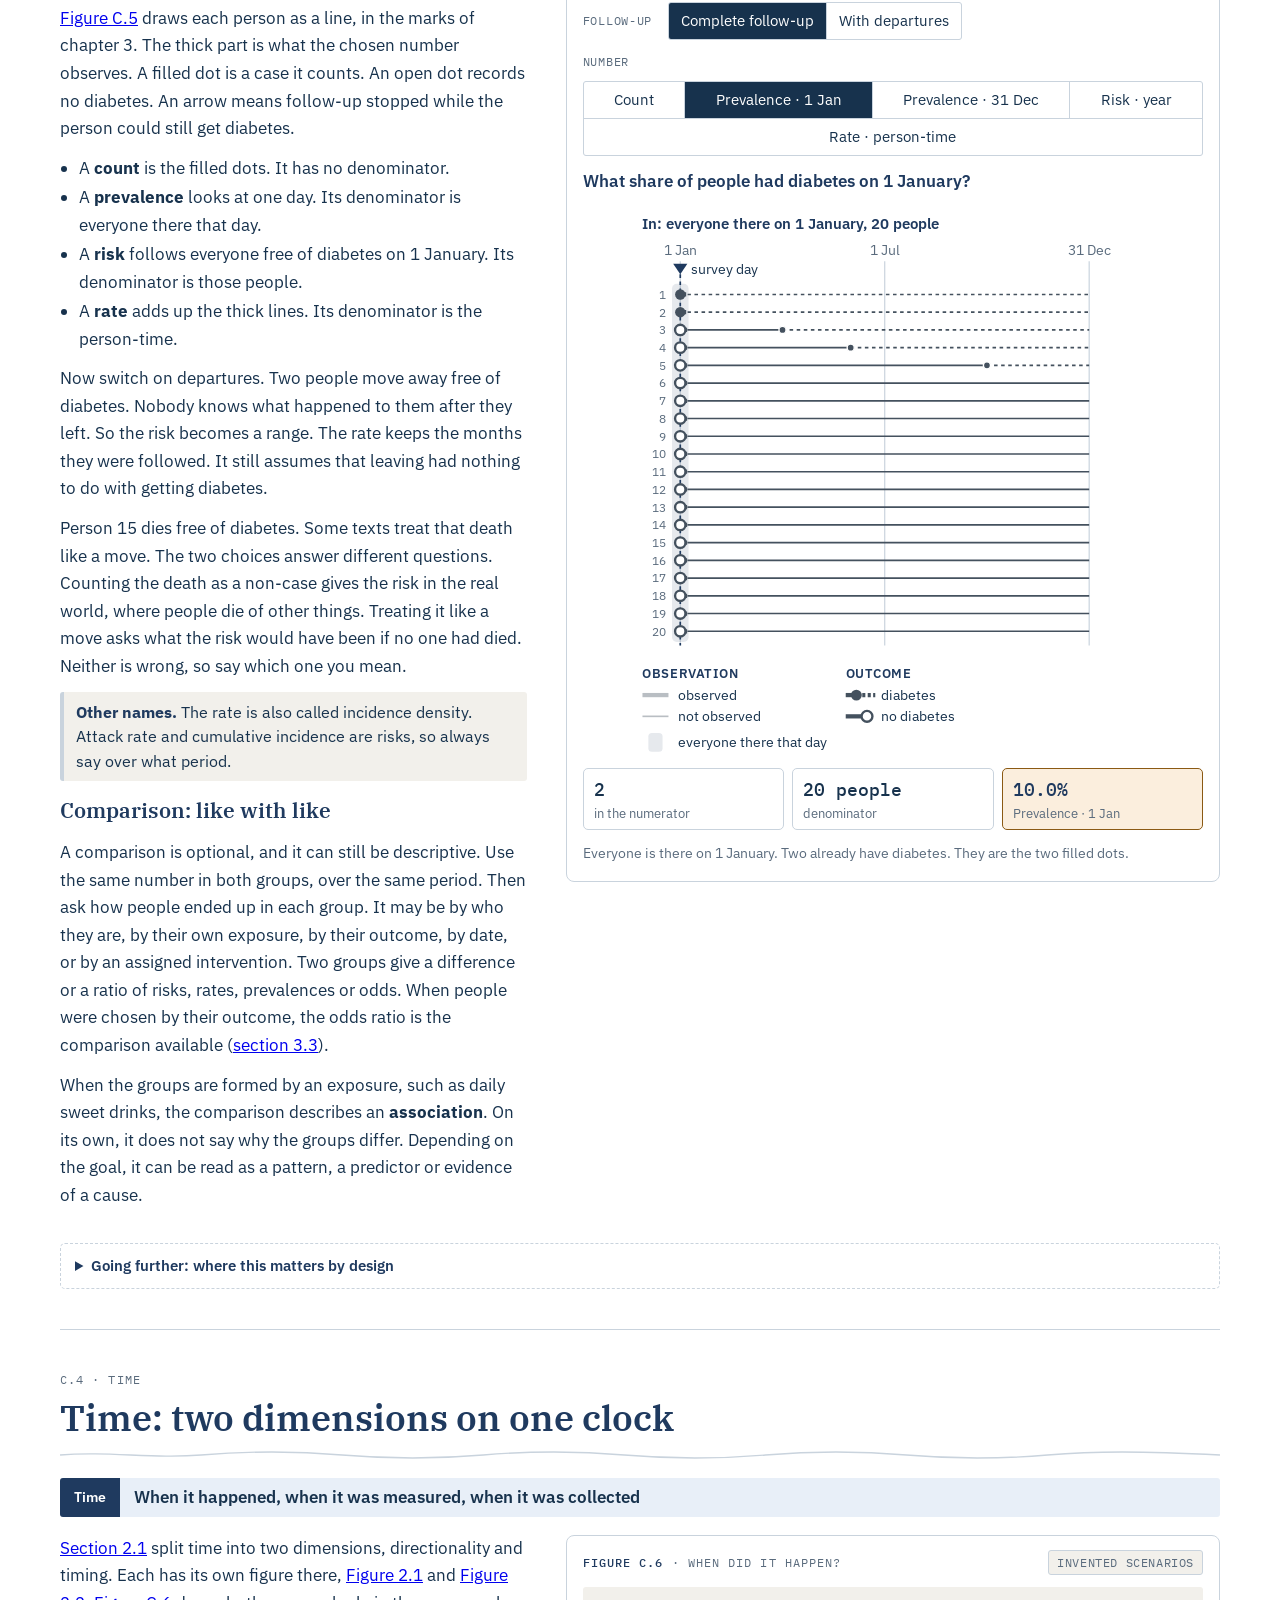
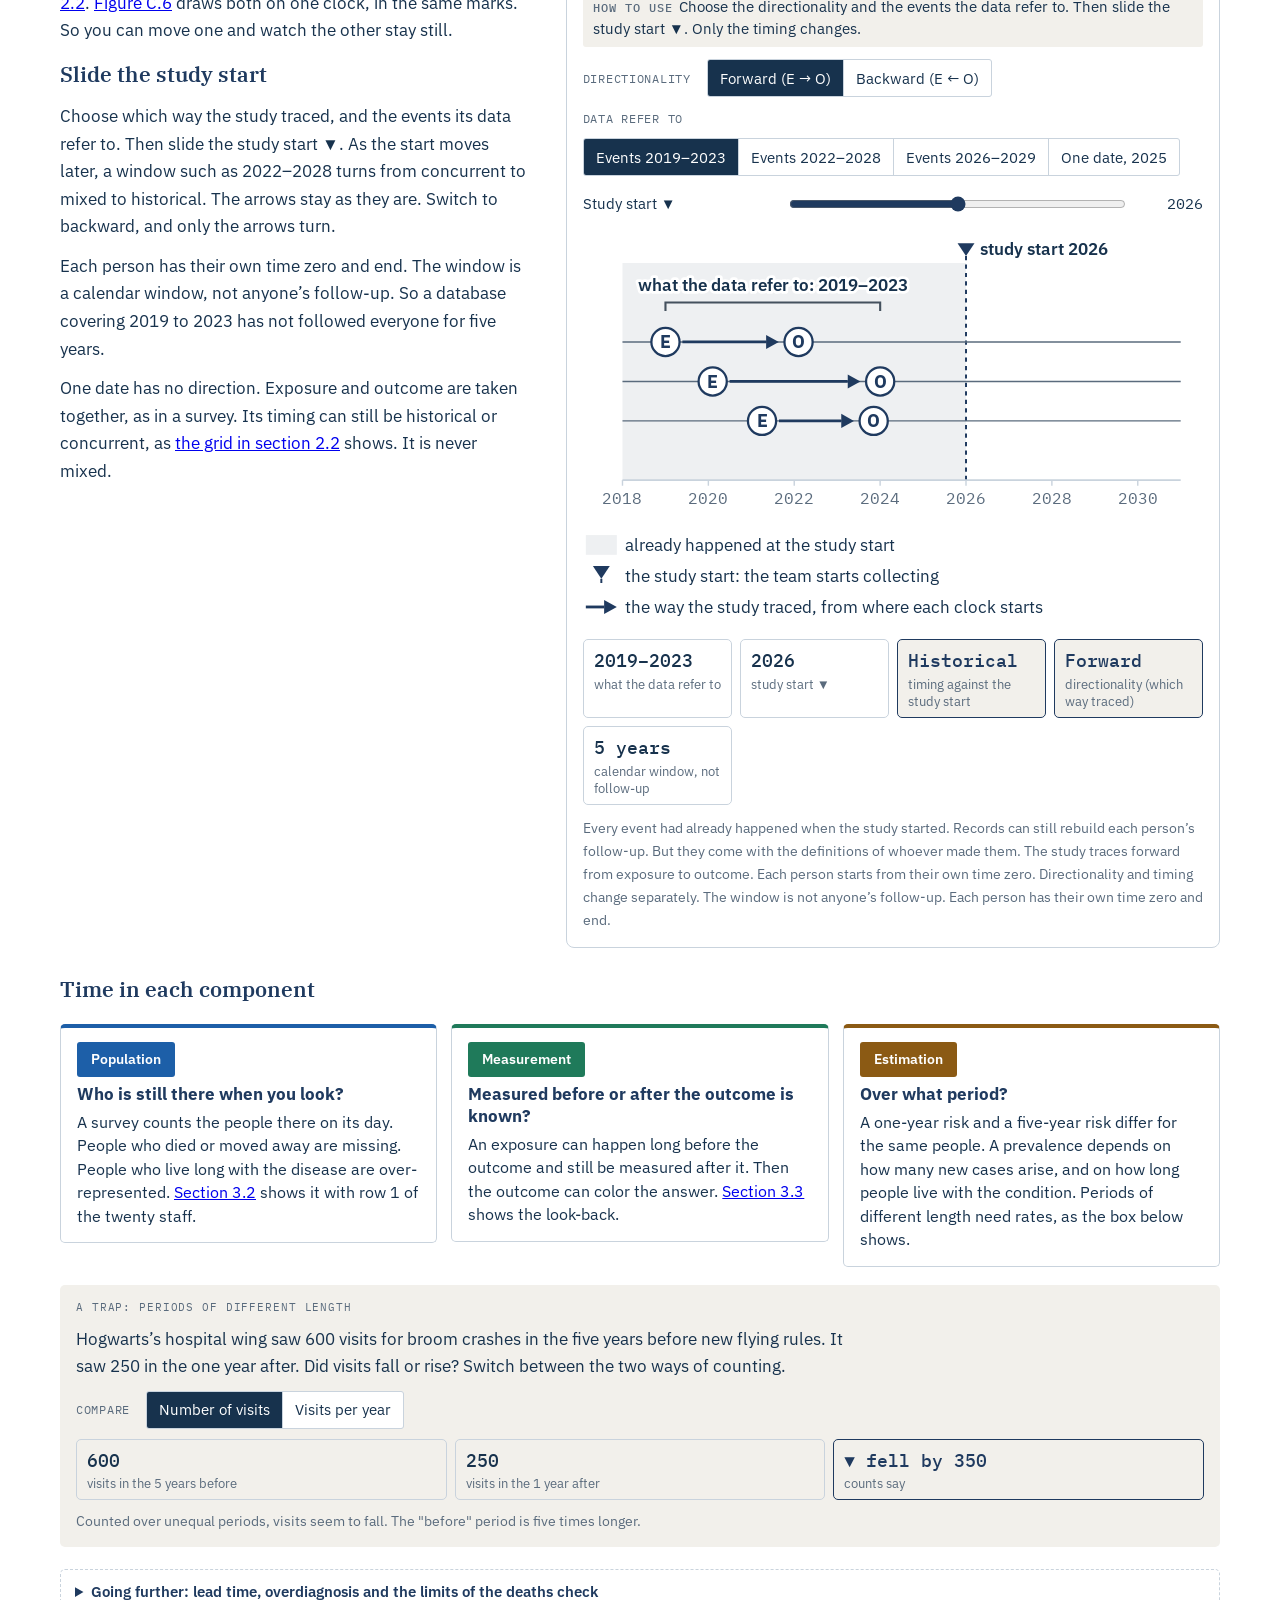
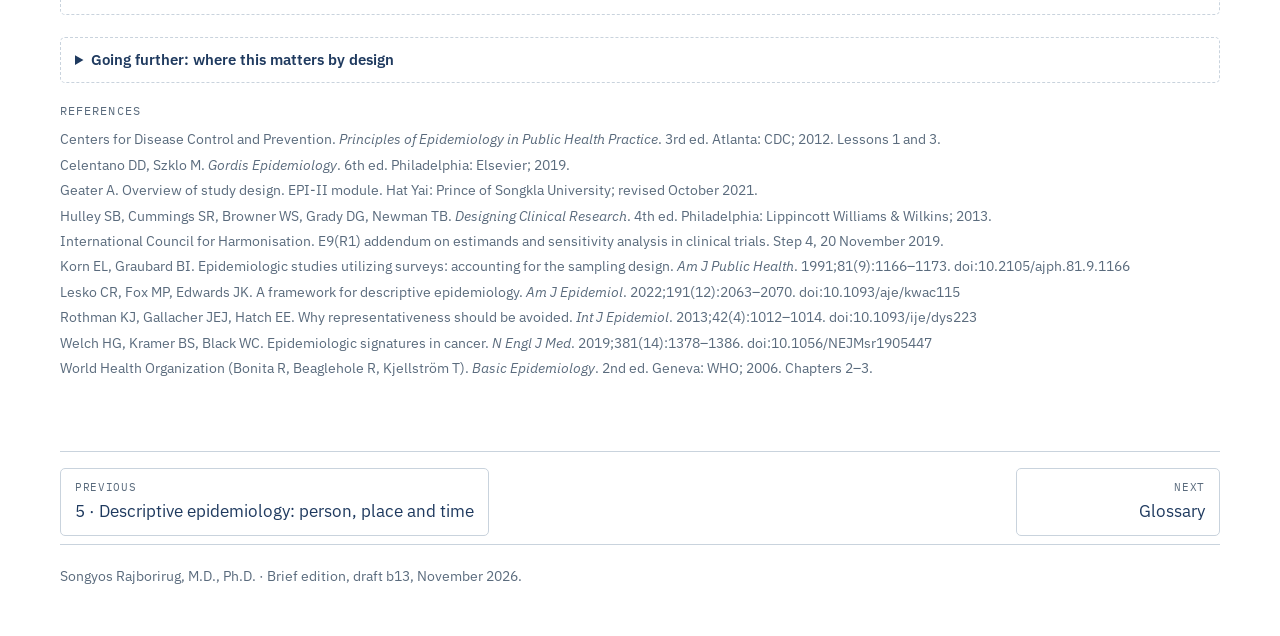
==== commit 88358d94: "Brief edition b13: four outcomes on the front page; chapter aims tied to them The front page lists t" ====
--- a/components.html
+++ b/components.html
@@ -195,7 +195,7 @@
   </div>
 </section>
 <nav class="chnav" aria-label="Chapter navigation"><a href="describe.html"><span>Previous</span>5 · Descriptive epidemiology: person, place and time</a><a class="next" href="glossary.html"><span>Next</span>Glossary</a></nav>
-<footer class="terra-foot">Songyos Rajborirug, M.D., Ph.D. · Brief edition, draft b12, November 2026.</footer>
+<footer class="terra-foot">Songyos Rajborirug, M.D., Ph.D. · Brief edition, draft b13, November 2026.</footer>
 </div>
 <script src="app.js"></script>
 <script src="kit.js"></script>
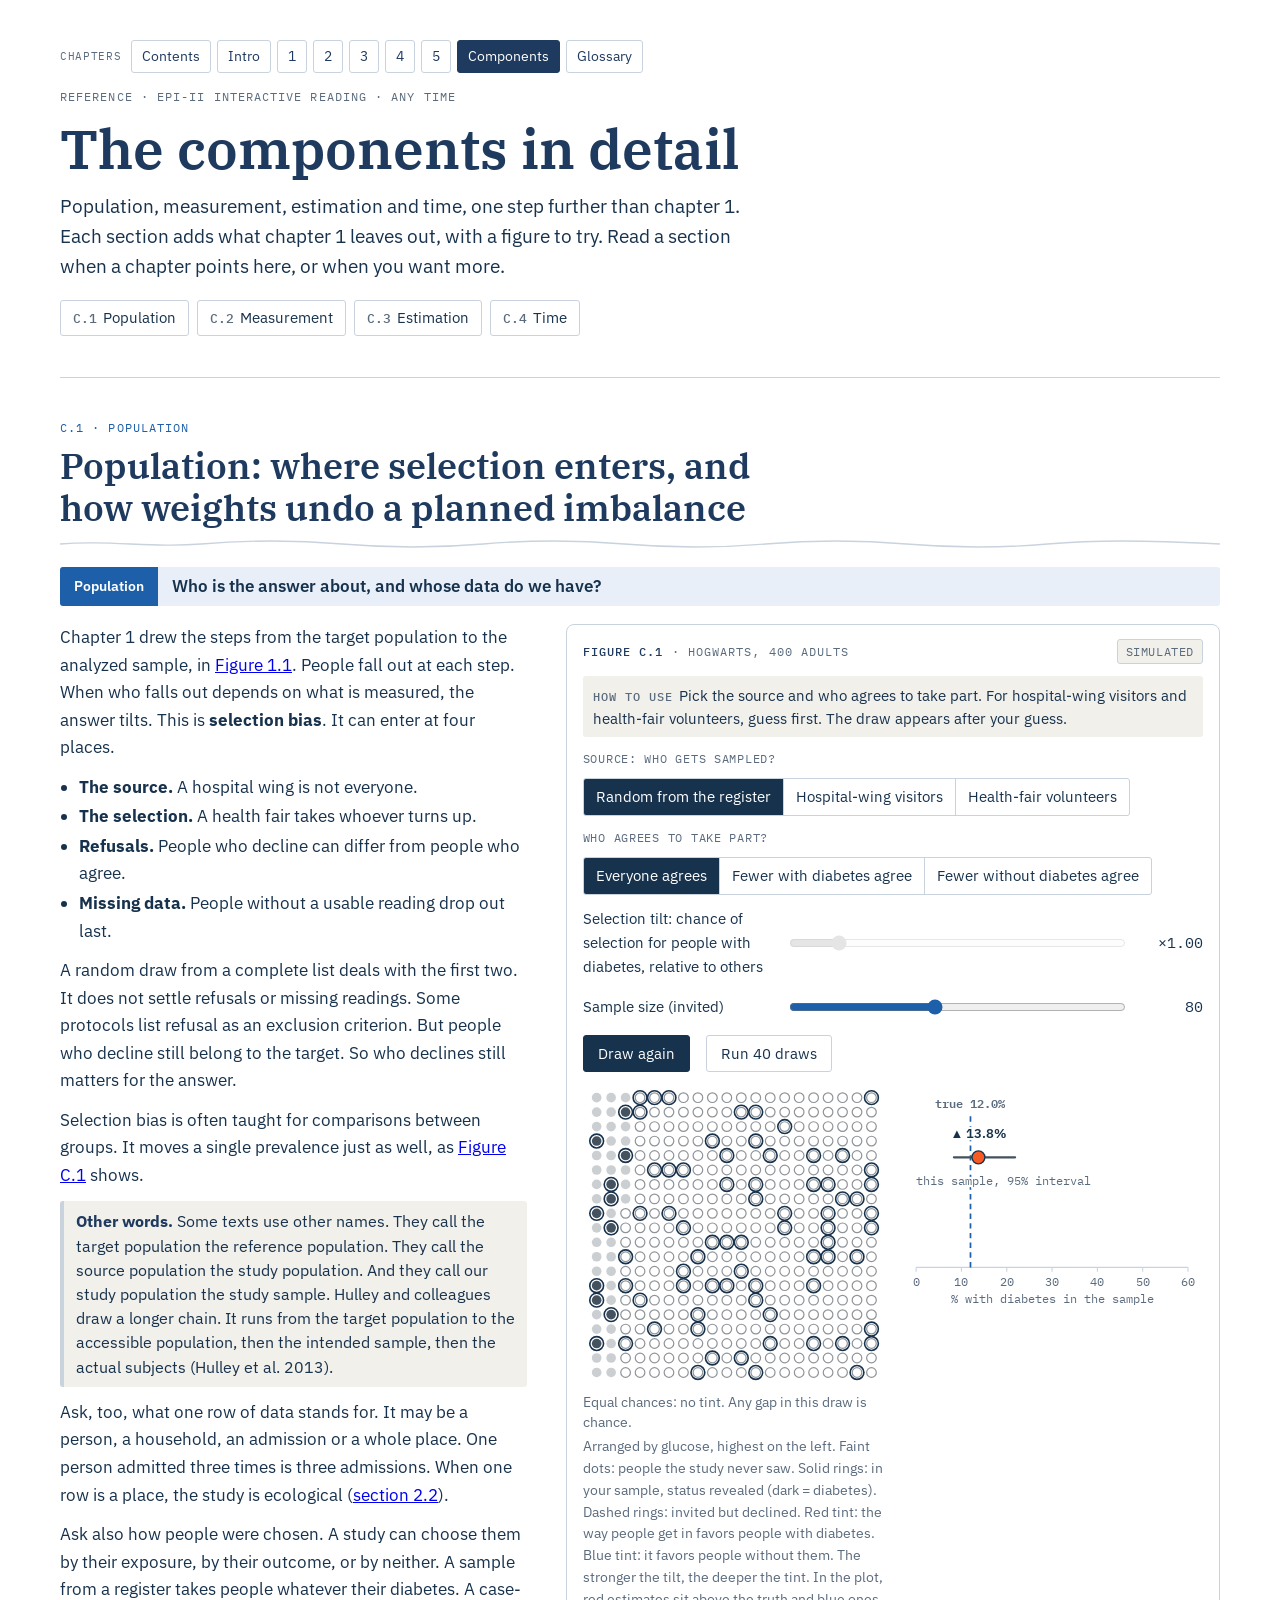
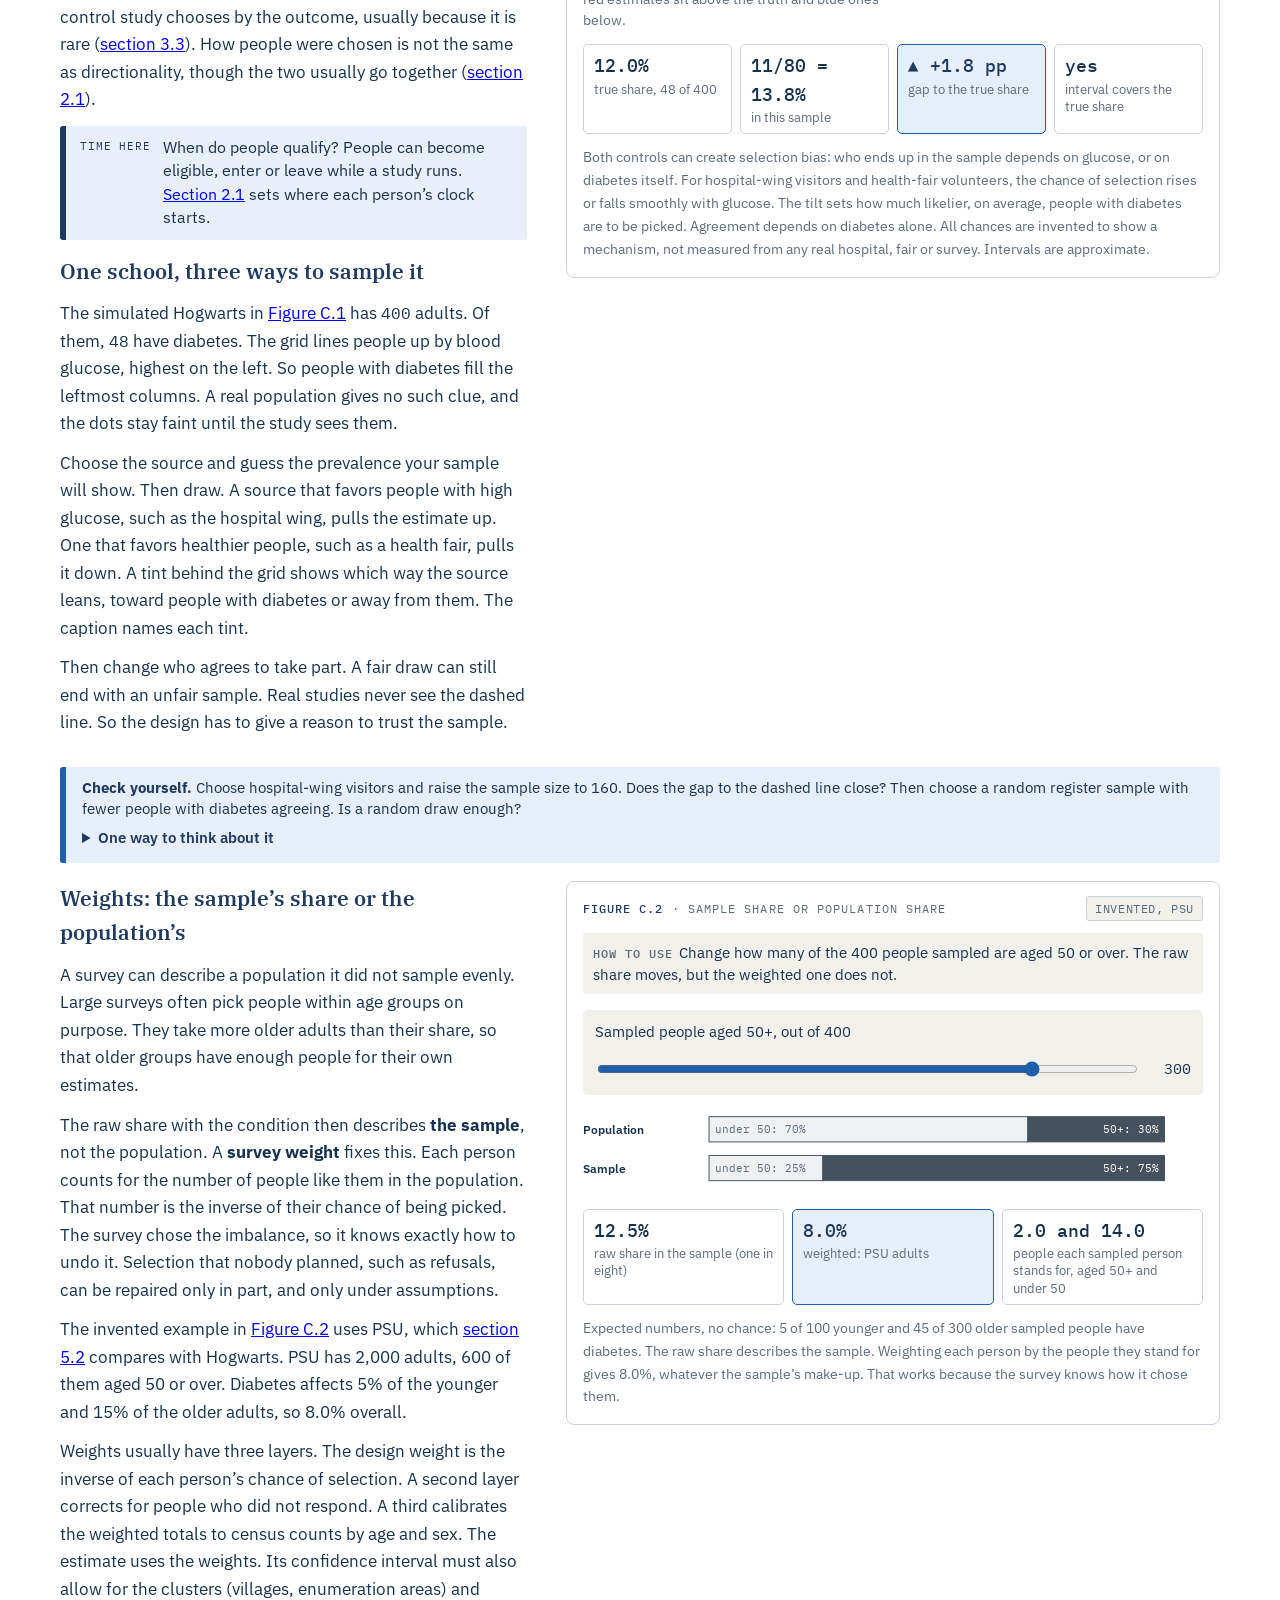
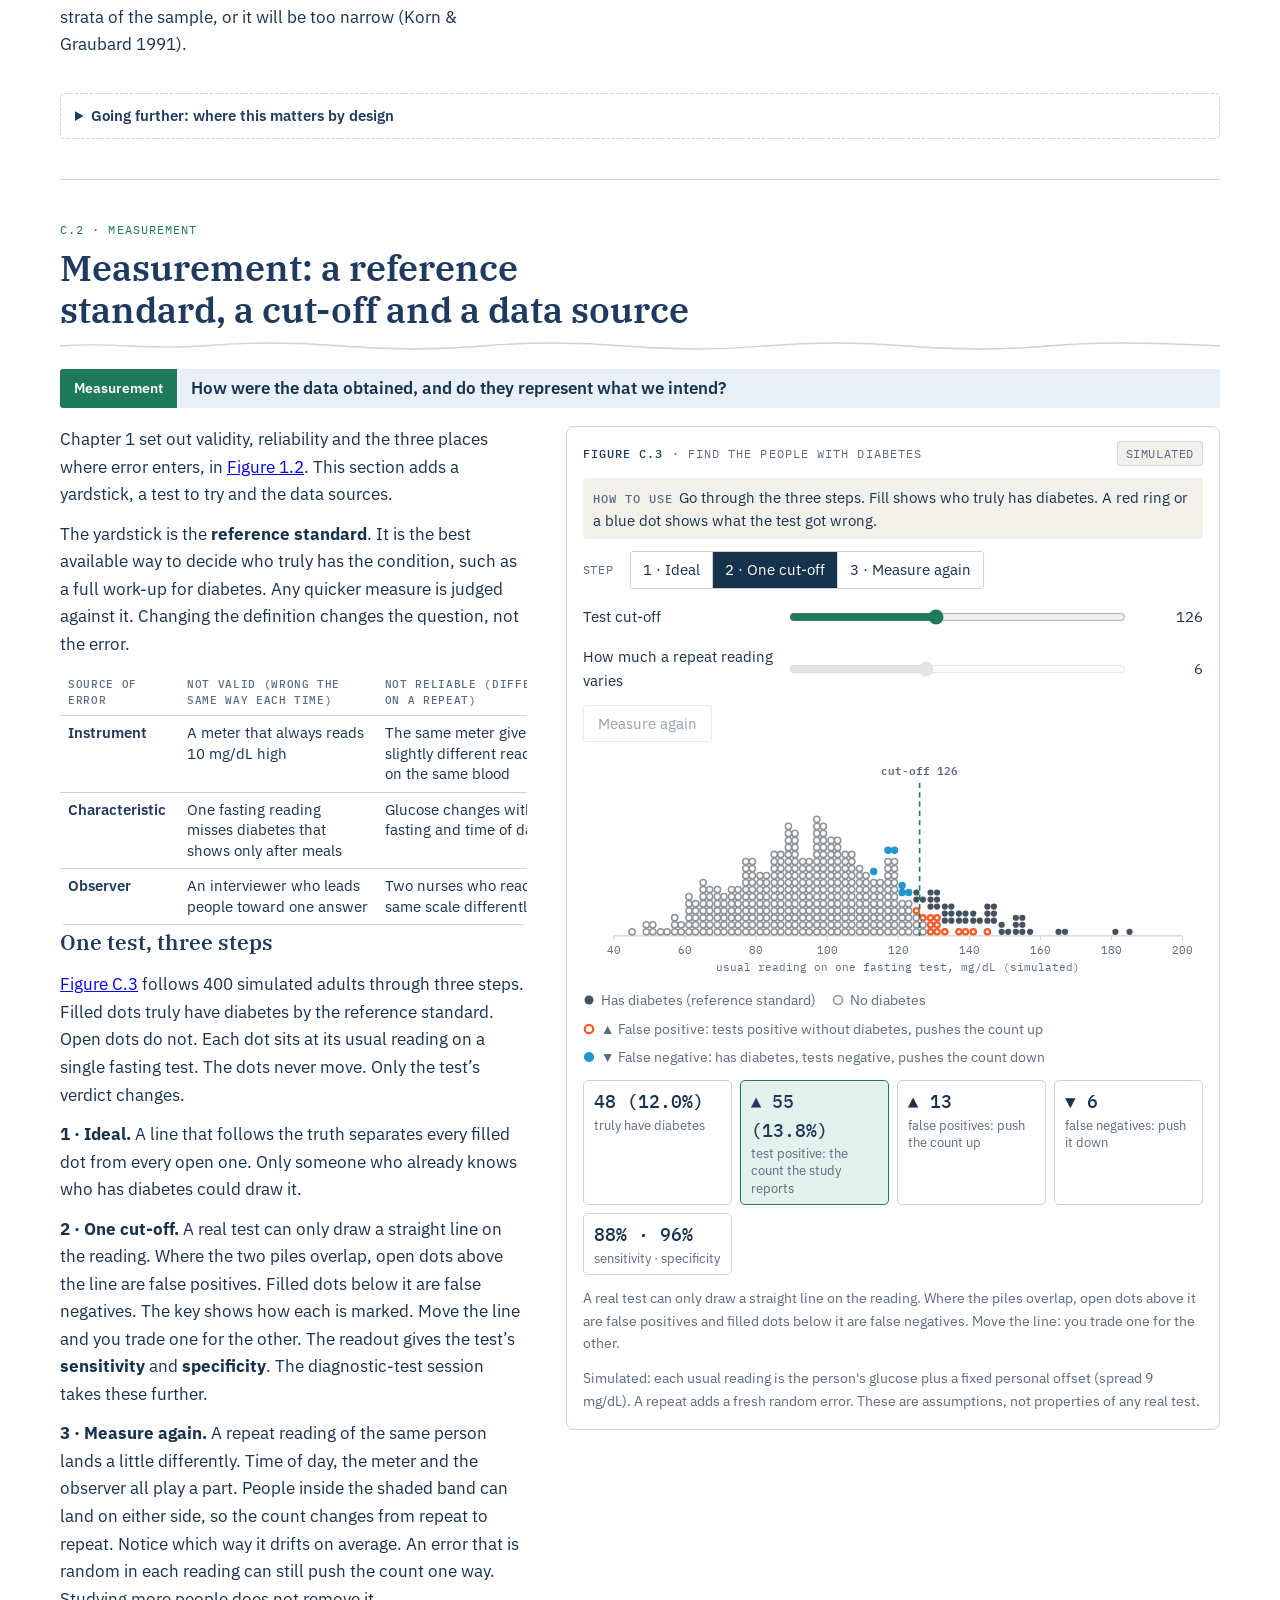
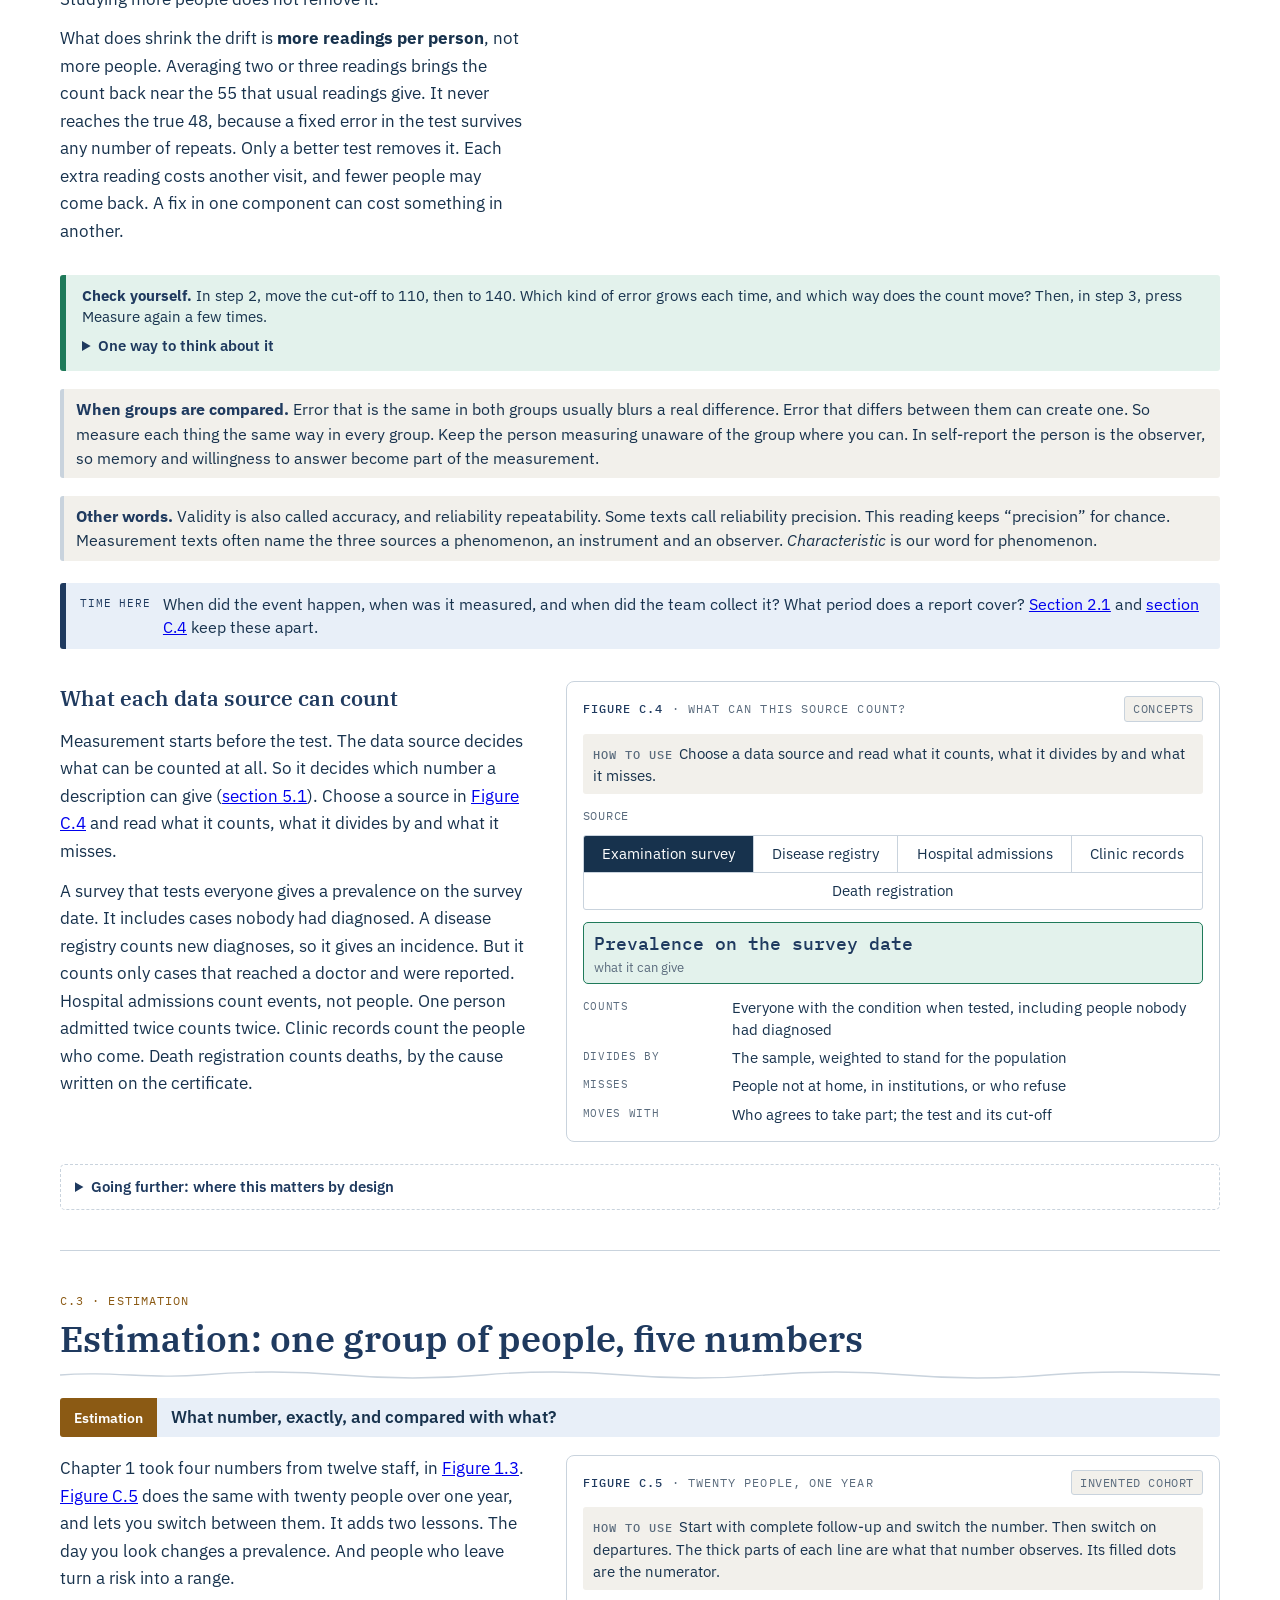
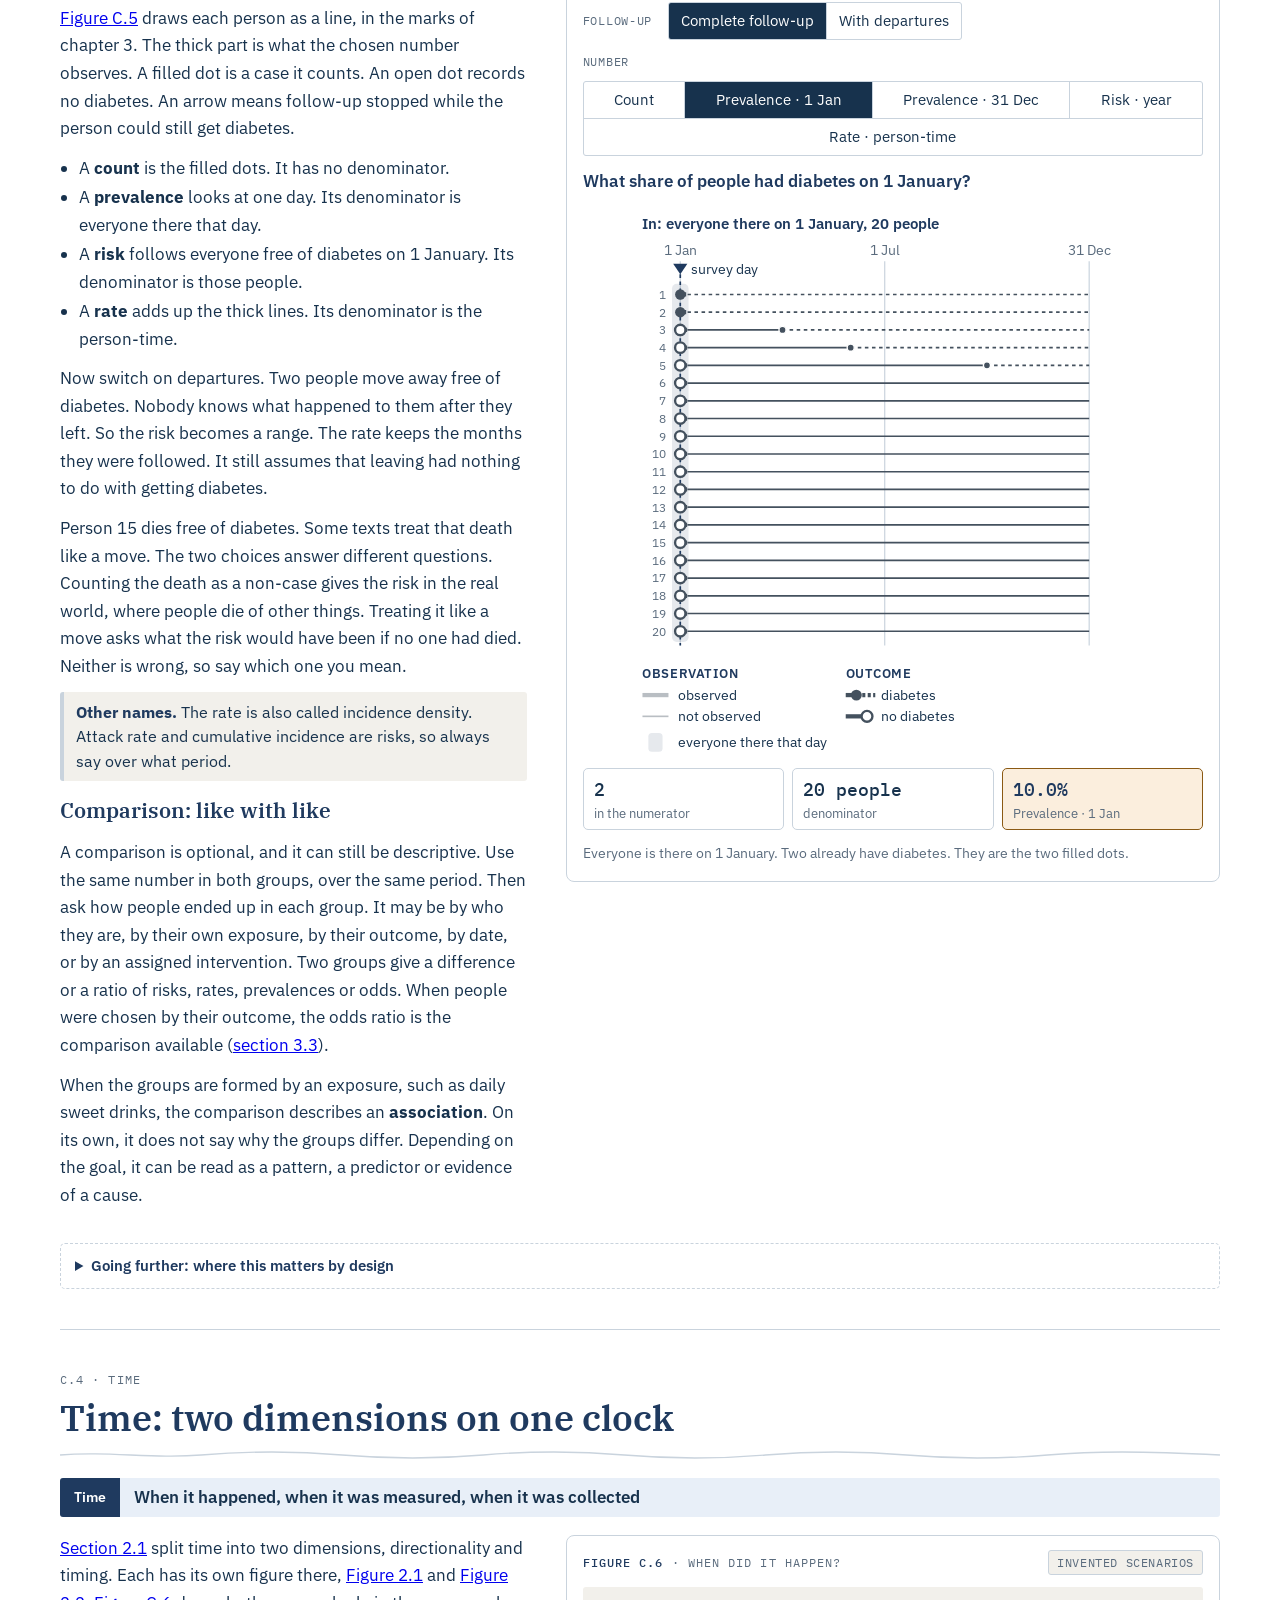
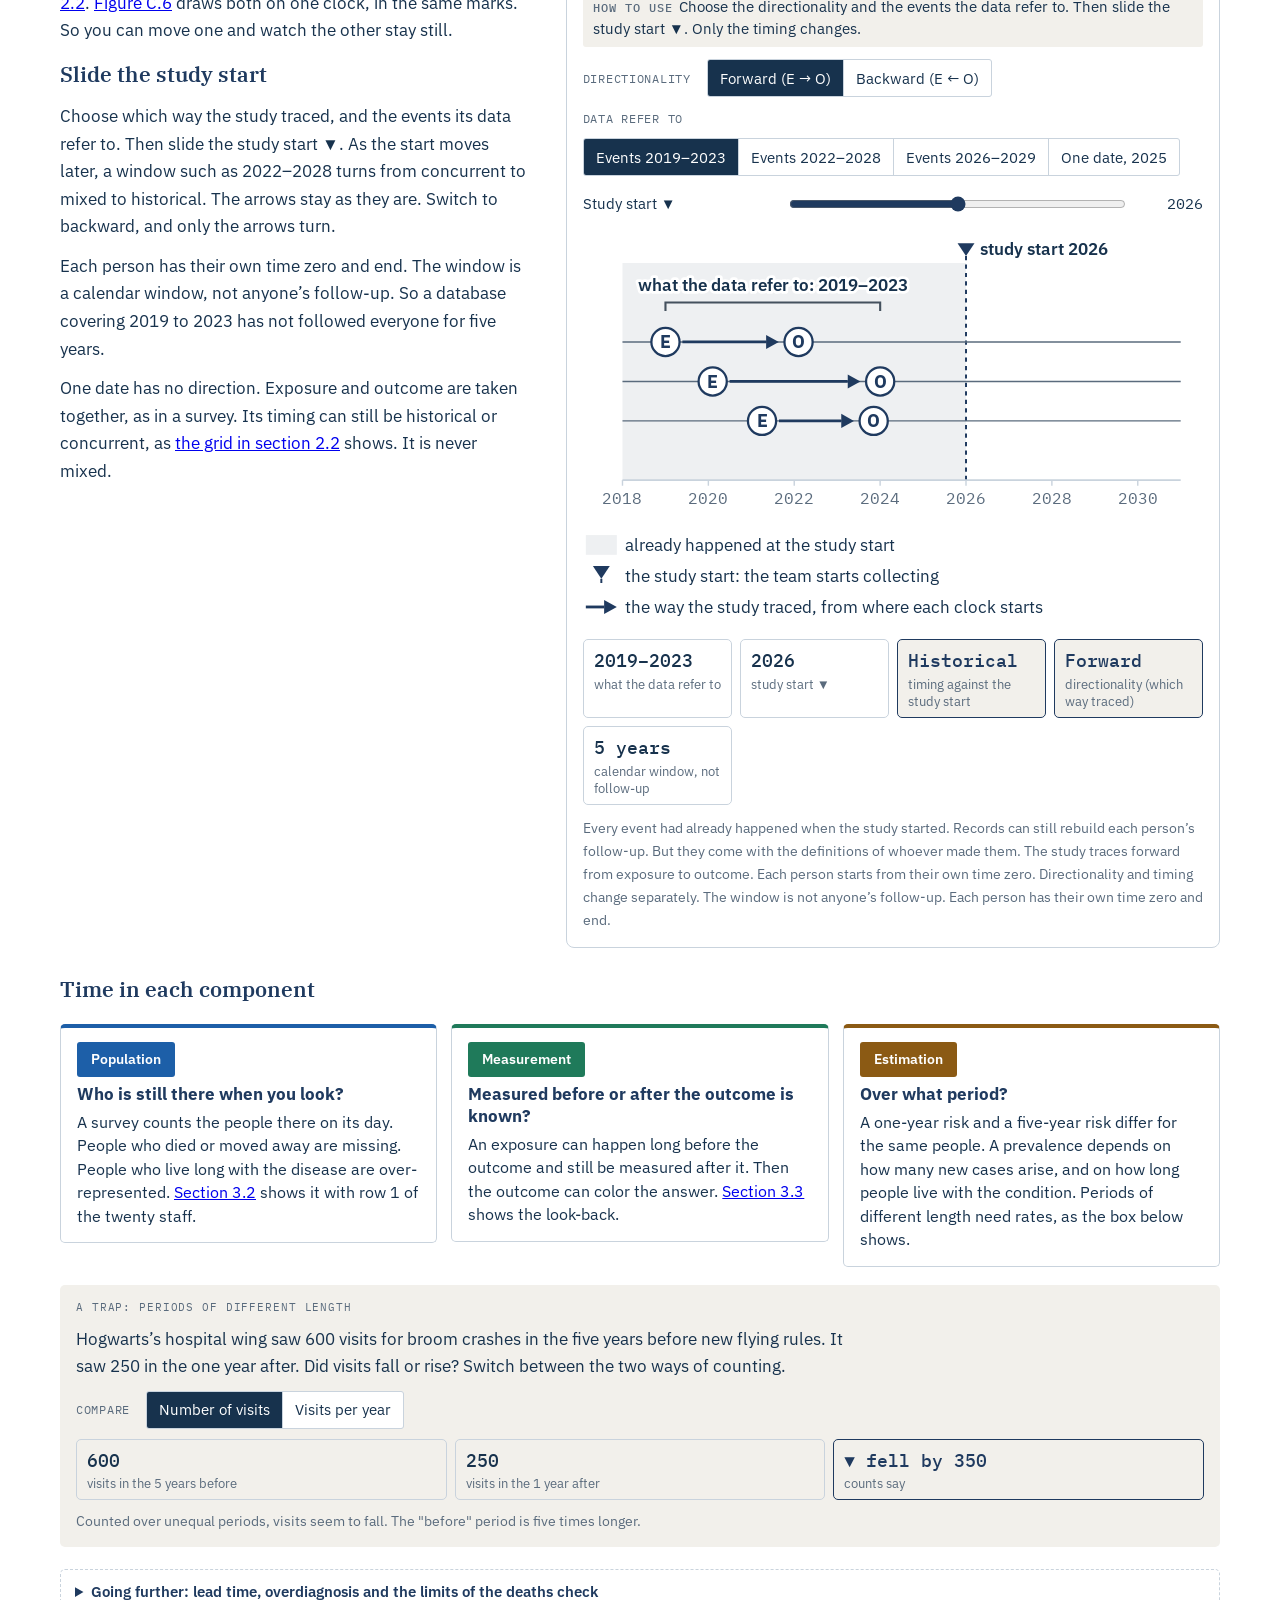
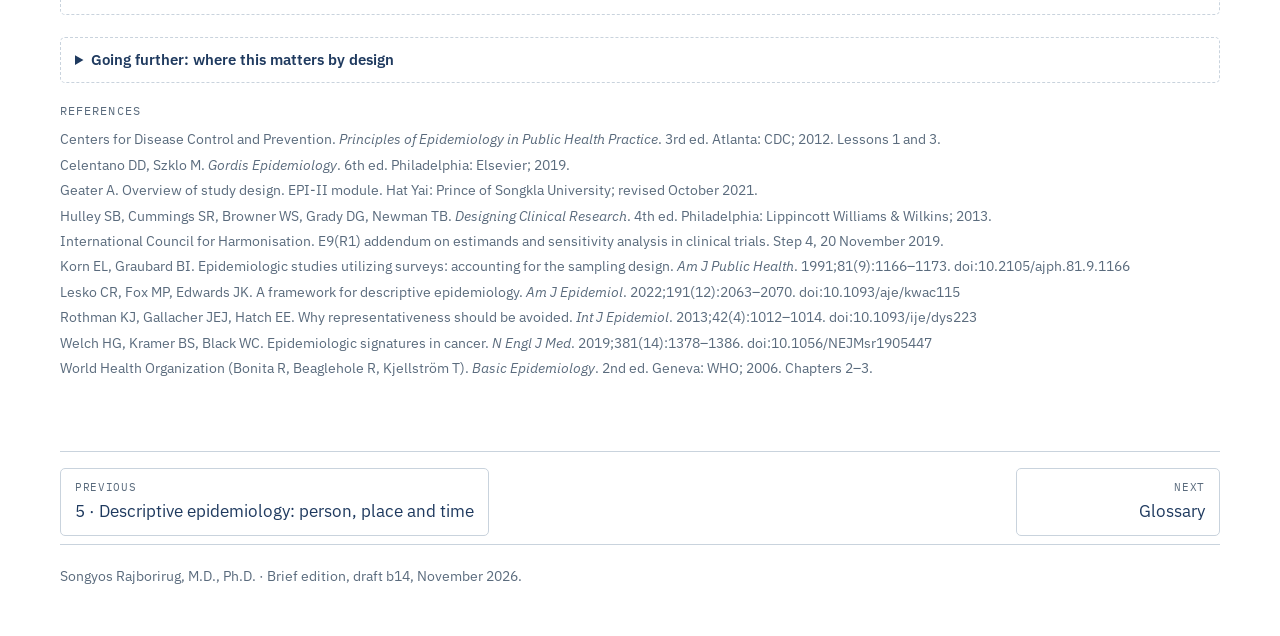
==== commit e60c1f8f: "Brief edition b14: the four outcomes as one row on the front page Co-Authored-By: Claude Opus 5.5 <n" ====
--- a/components.html
+++ b/components.html
@@ -195,7 +195,7 @@
   </div>
 </section>
 <nav class="chnav" aria-label="Chapter navigation"><a href="describe.html"><span>Previous</span>5 · Descriptive epidemiology: person, place and time</a><a class="next" href="glossary.html"><span>Next</span>Glossary</a></nav>
-<footer class="terra-foot">Songyos Rajborirug, M.D., Ph.D. · Brief edition, draft b13, November 2026.</footer>
+<footer class="terra-foot">Songyos Rajborirug, M.D., Ph.D. · Brief edition, draft b14, November 2026.</footer>
 </div>
 <script src="app.js"></script>
 <script src="kit.js"></script>
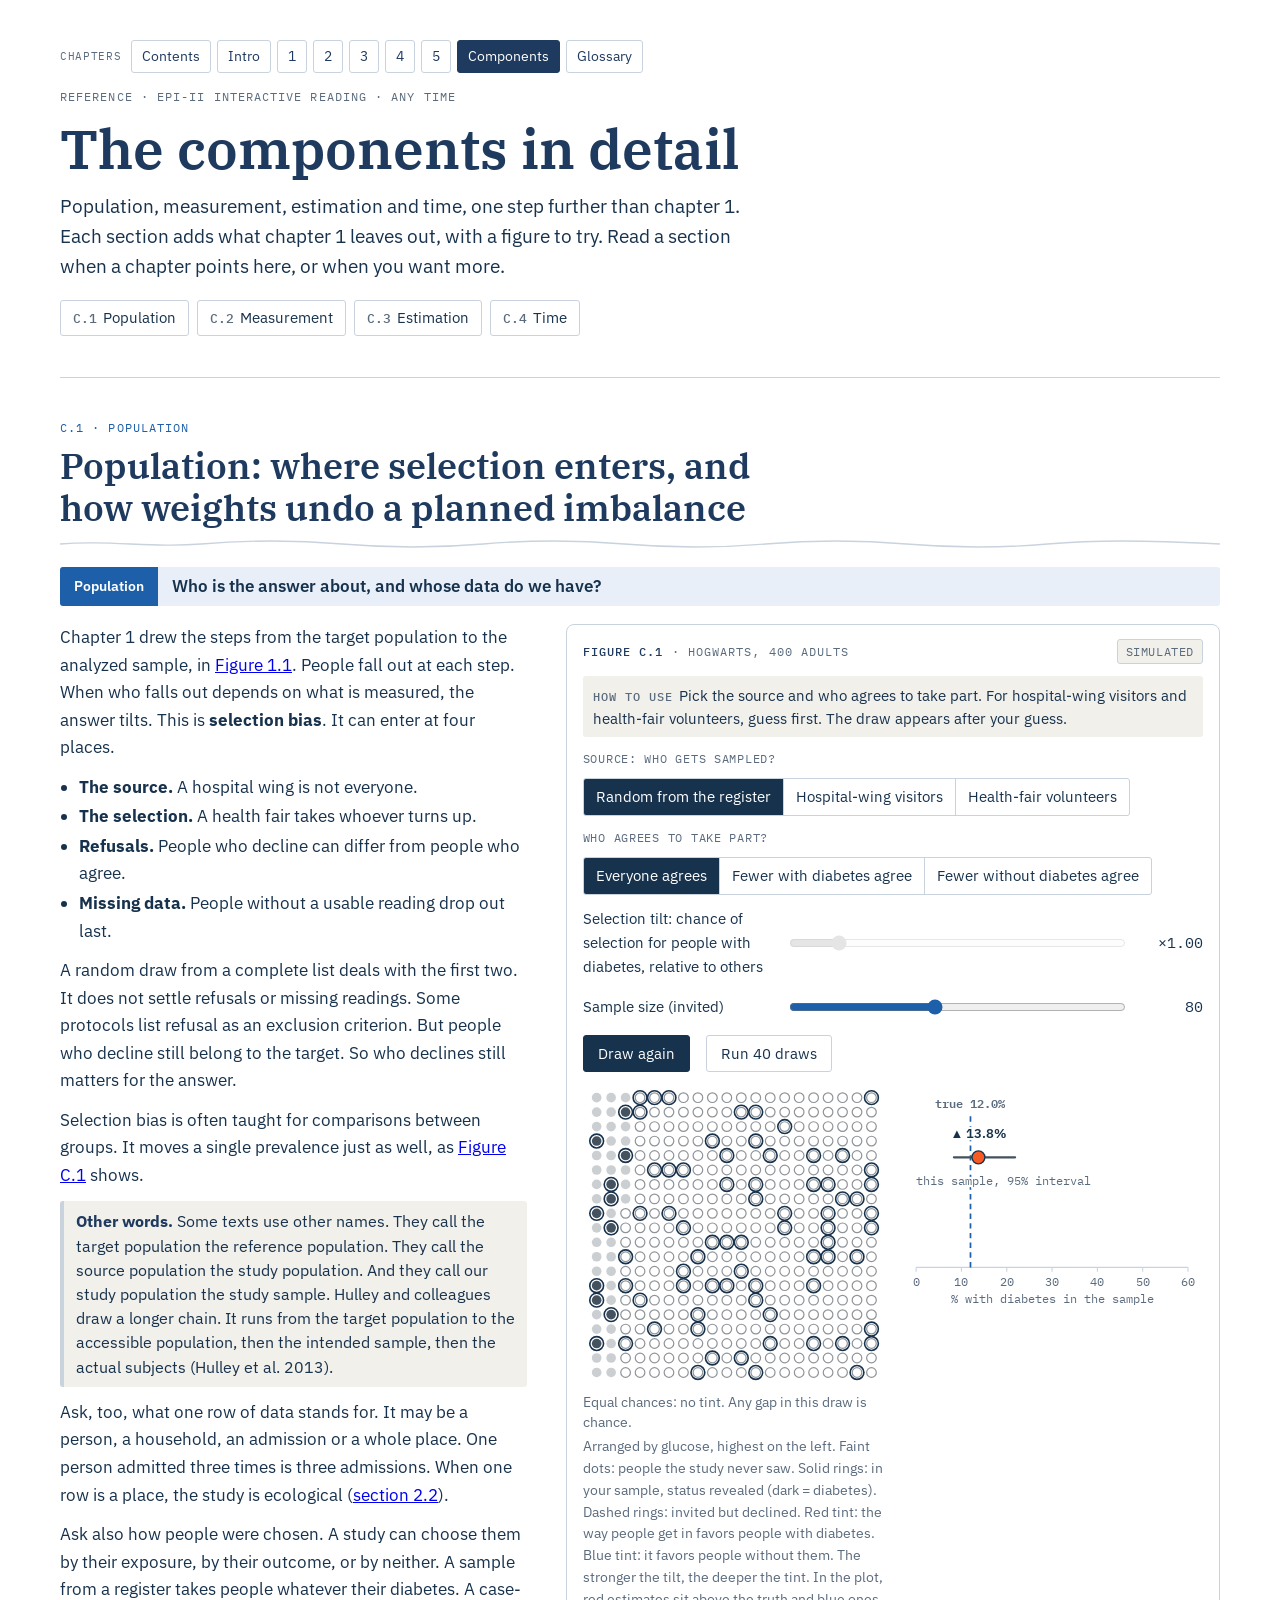
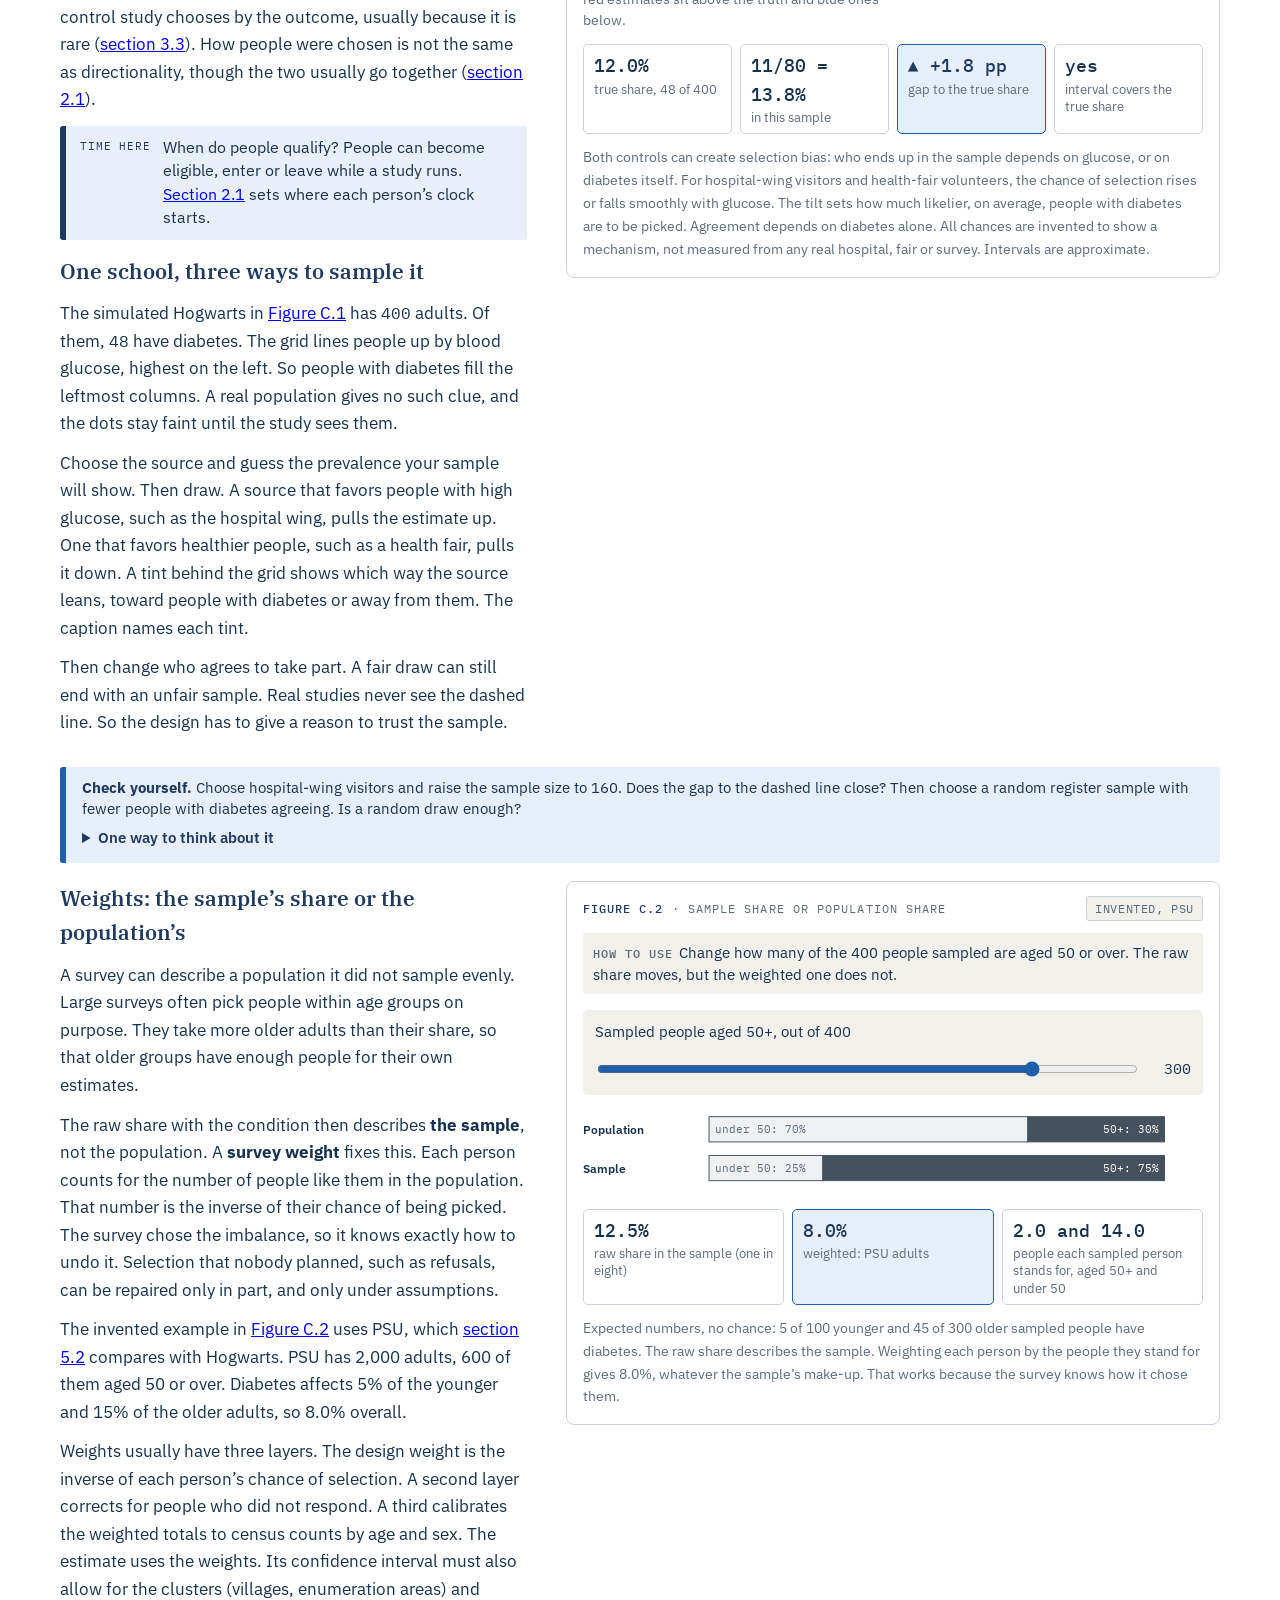
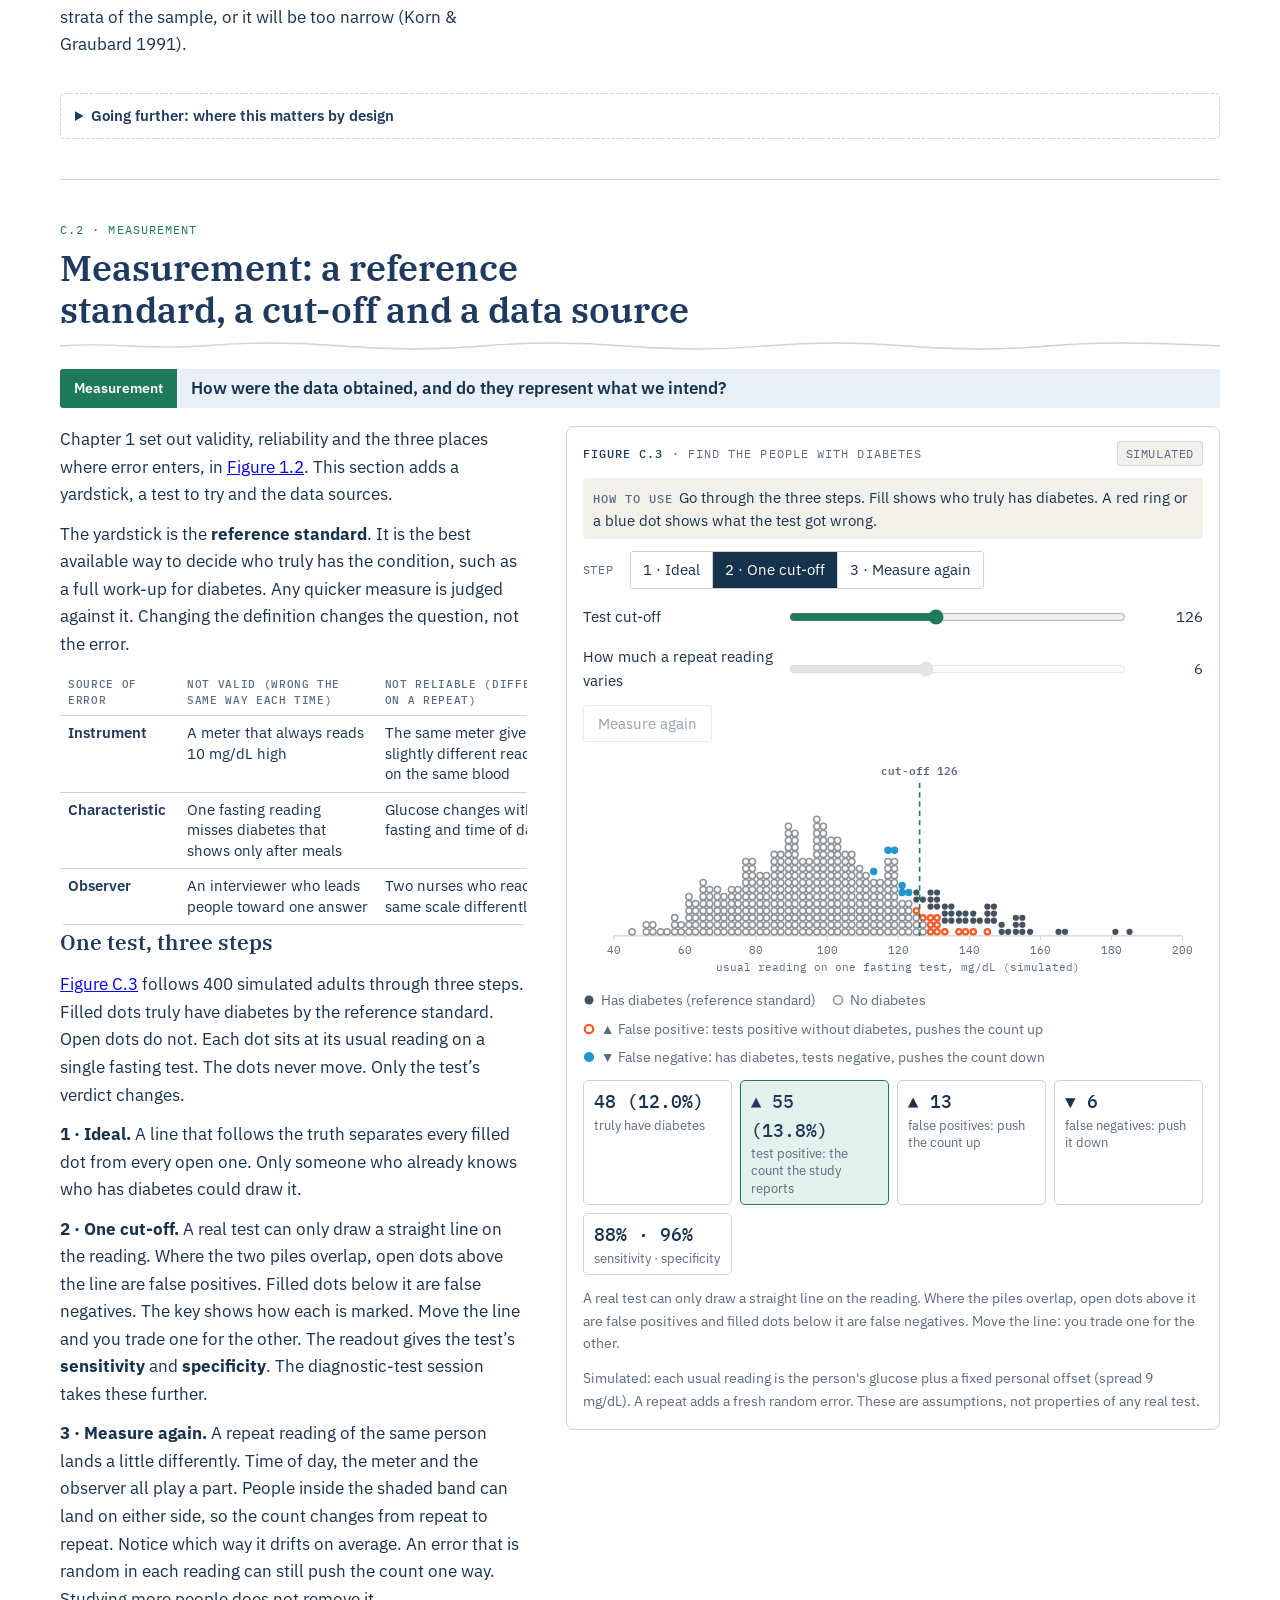
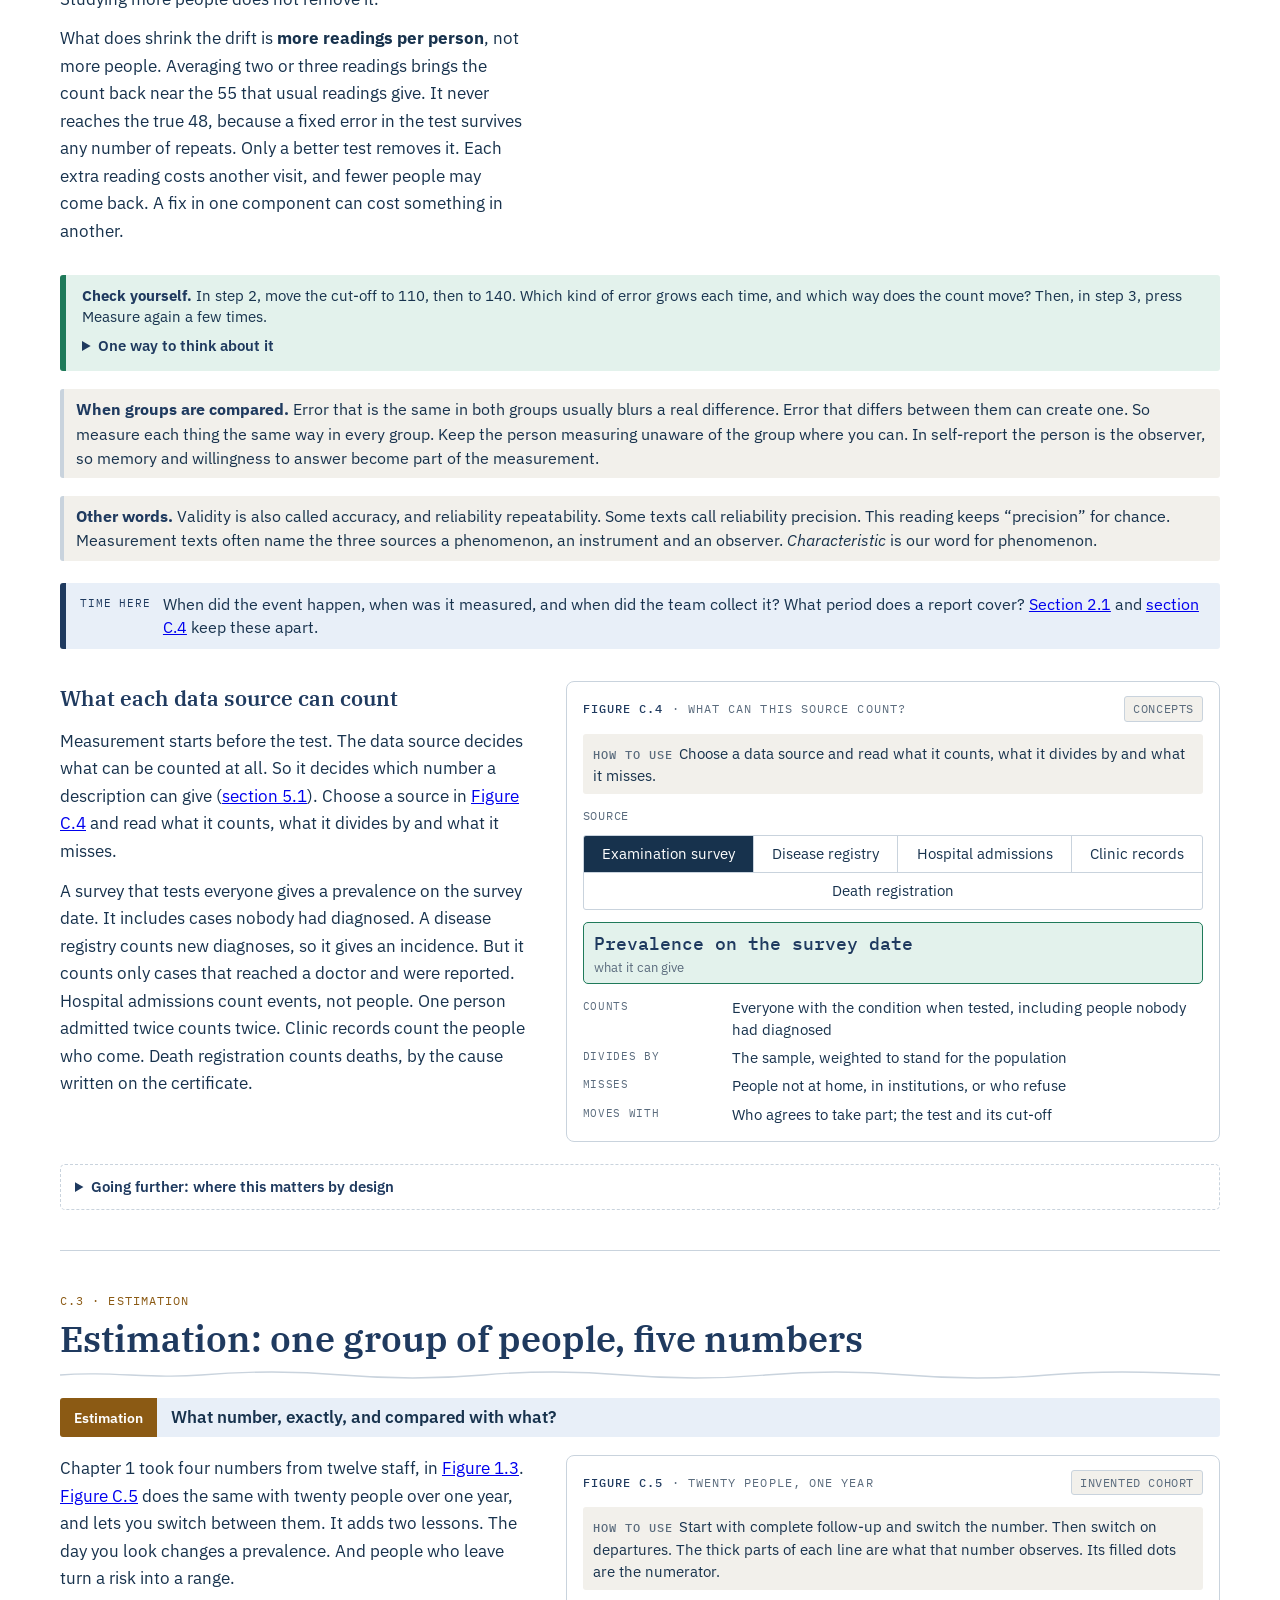
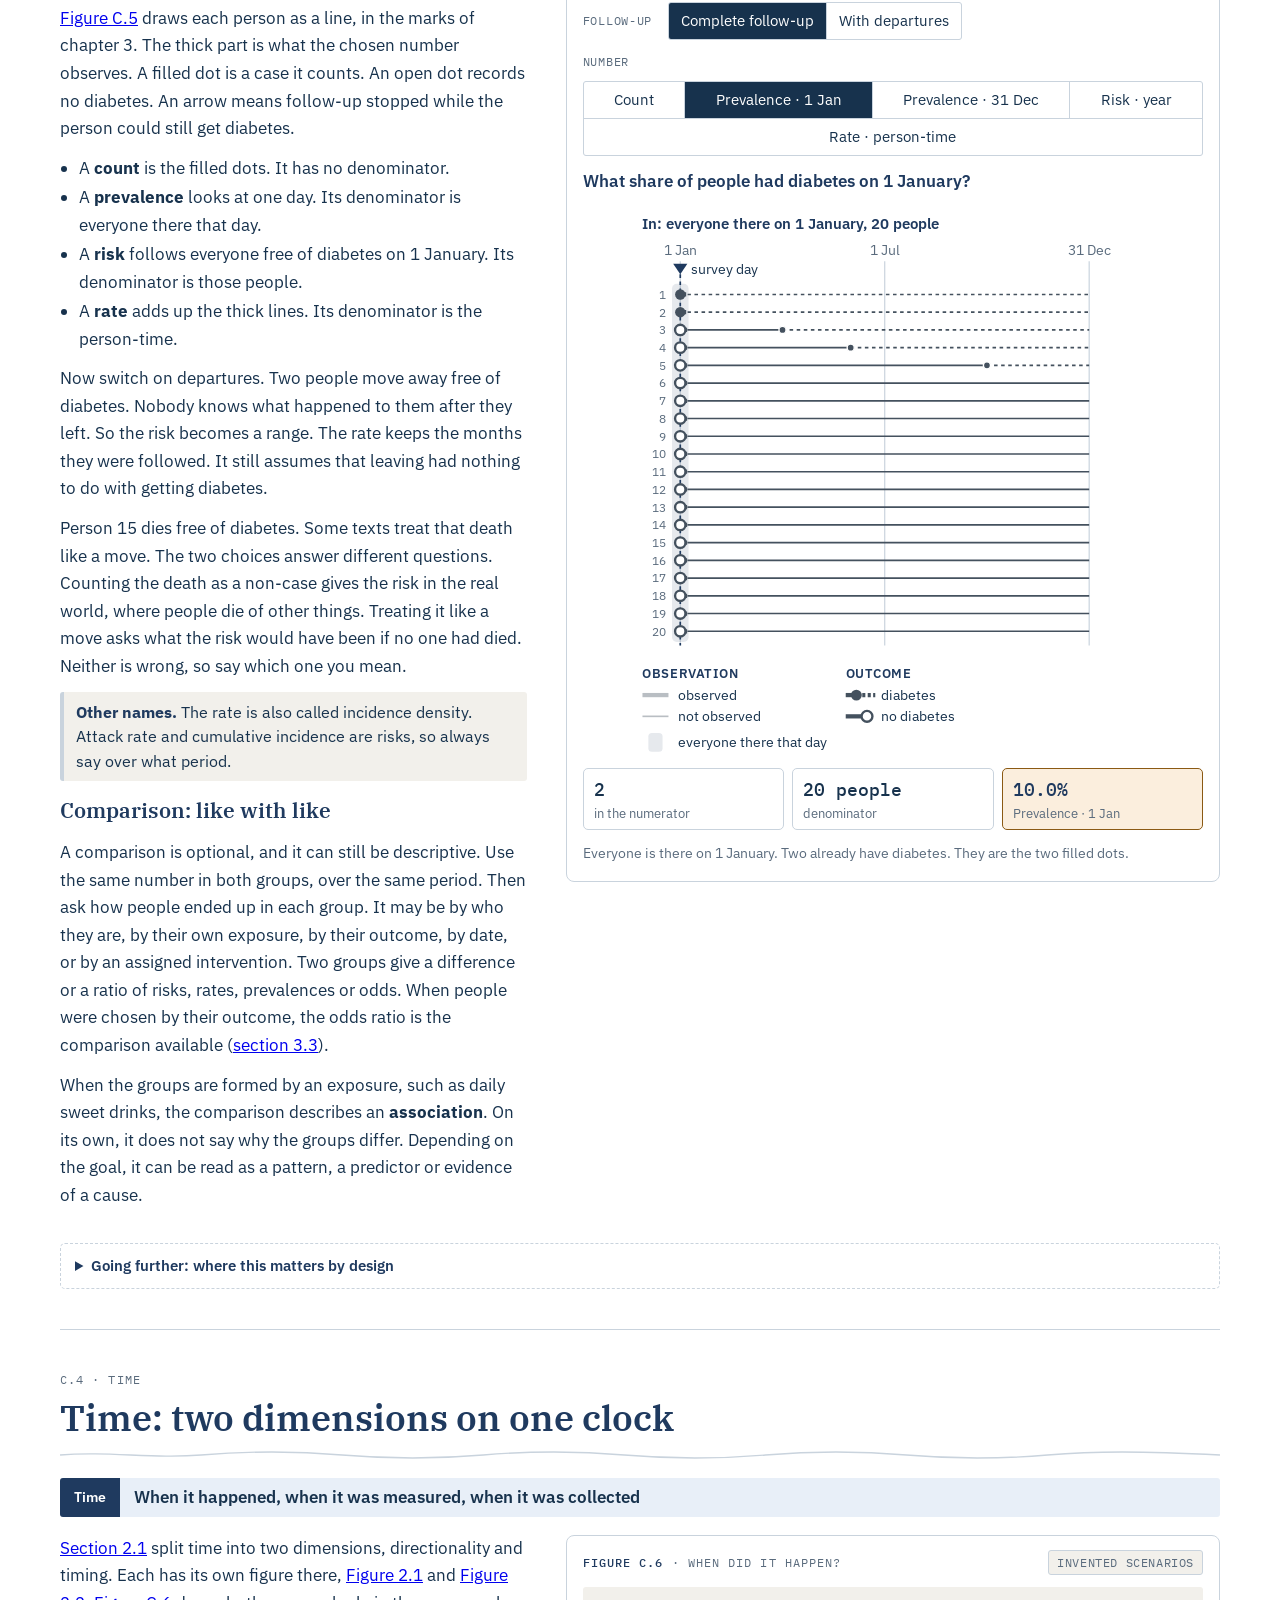
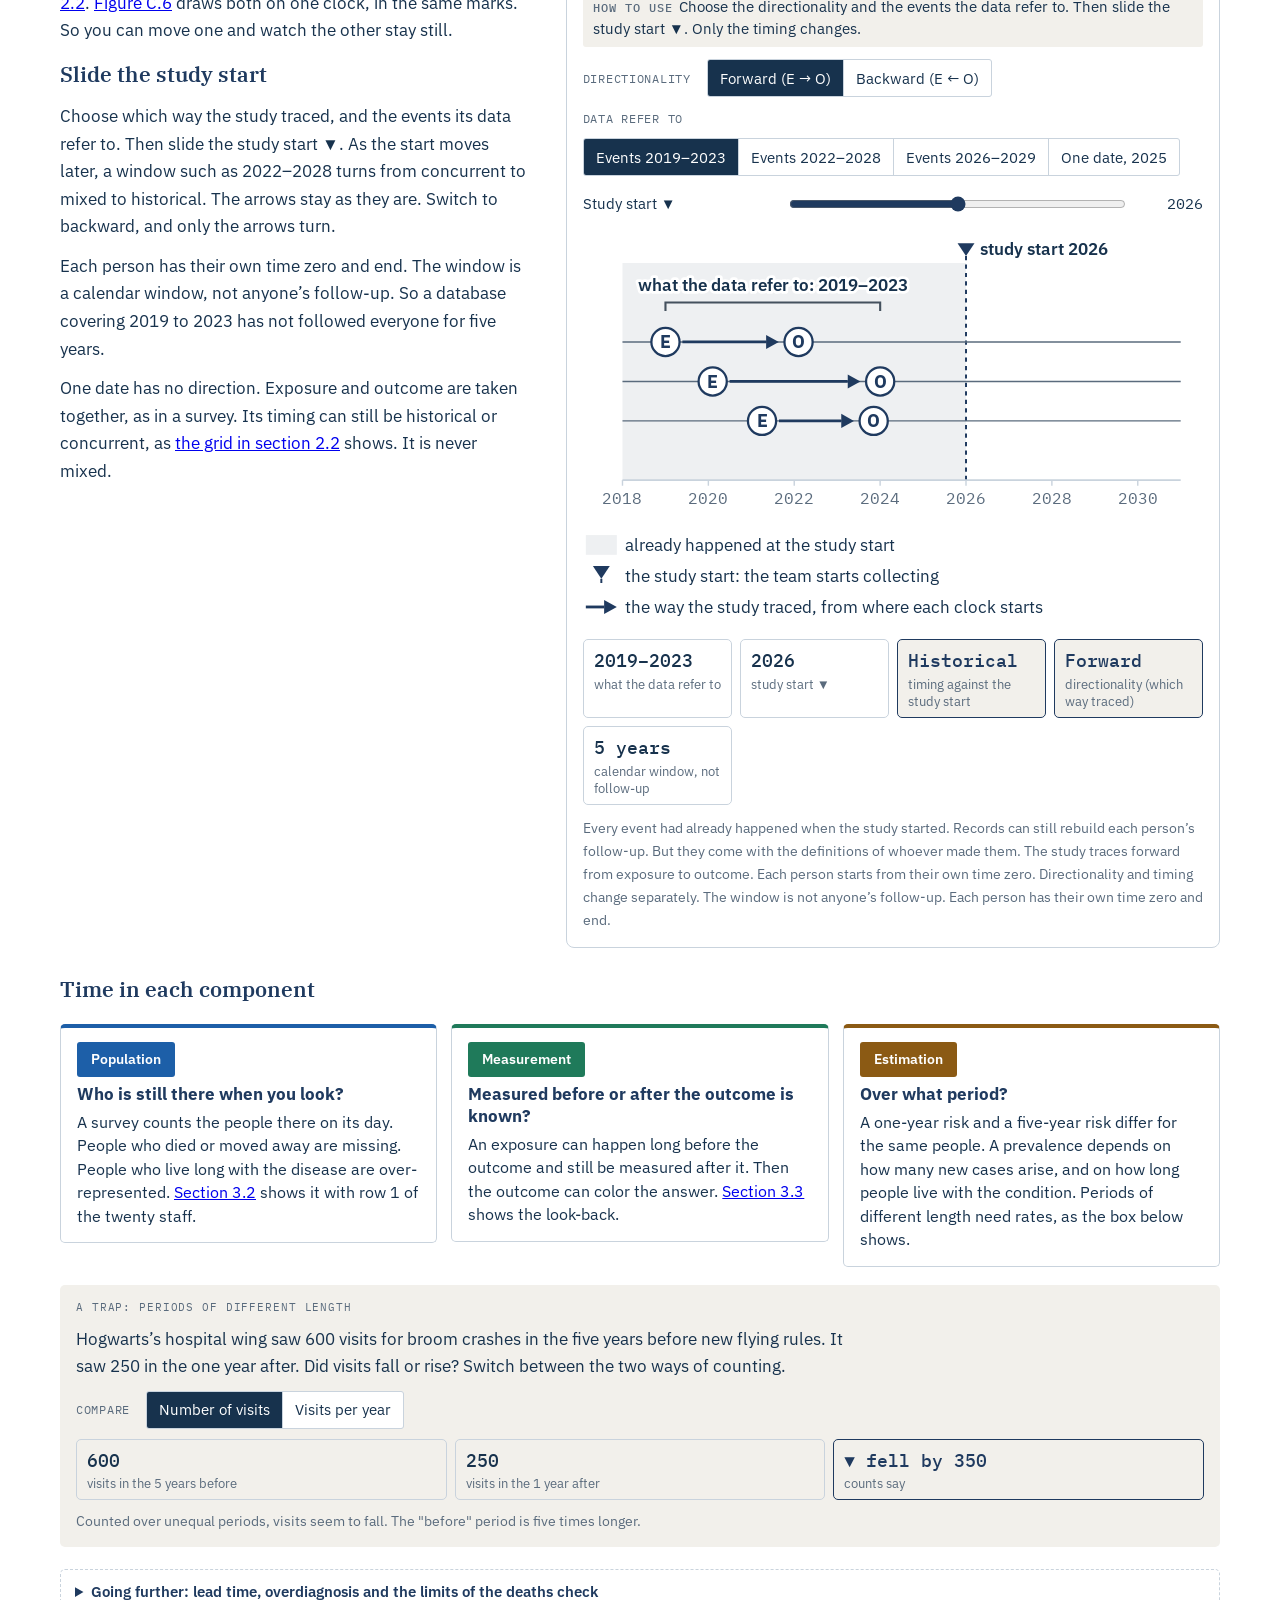
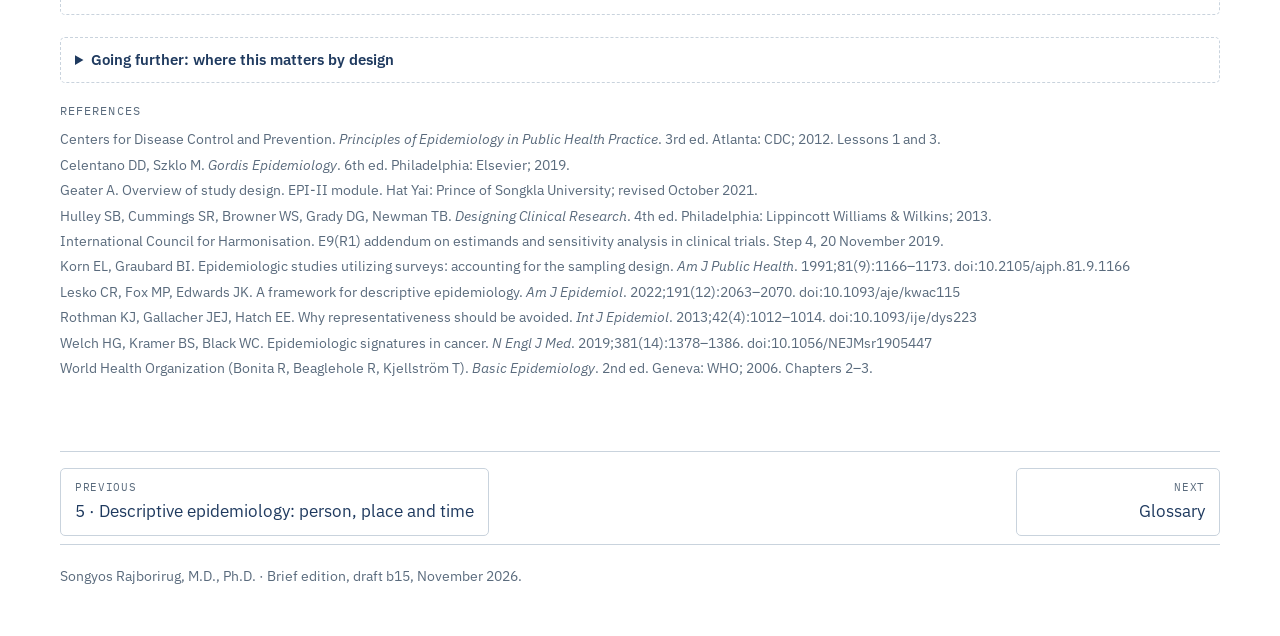
==== commit fa123788: "Brief edition b15: the four outcomes as bullet lines in one row Co-Authored-By: Claude Opus 5.5 <nor" ====
--- a/components.html
+++ b/components.html
@@ -195,7 +195,7 @@
   </div>
 </section>
 <nav class="chnav" aria-label="Chapter navigation"><a href="describe.html"><span>Previous</span>5 · Descriptive epidemiology: person, place and time</a><a class="next" href="glossary.html"><span>Next</span>Glossary</a></nav>
-<footer class="terra-foot">Songyos Rajborirug, M.D., Ph.D. · Brief edition, draft b14, November 2026.</footer>
+<footer class="terra-foot">Songyos Rajborirug, M.D., Ph.D. · Brief edition, draft b15, November 2026.</footer>
 </div>
 <script src="app.js"></script>
 <script src="kit.js"></script>
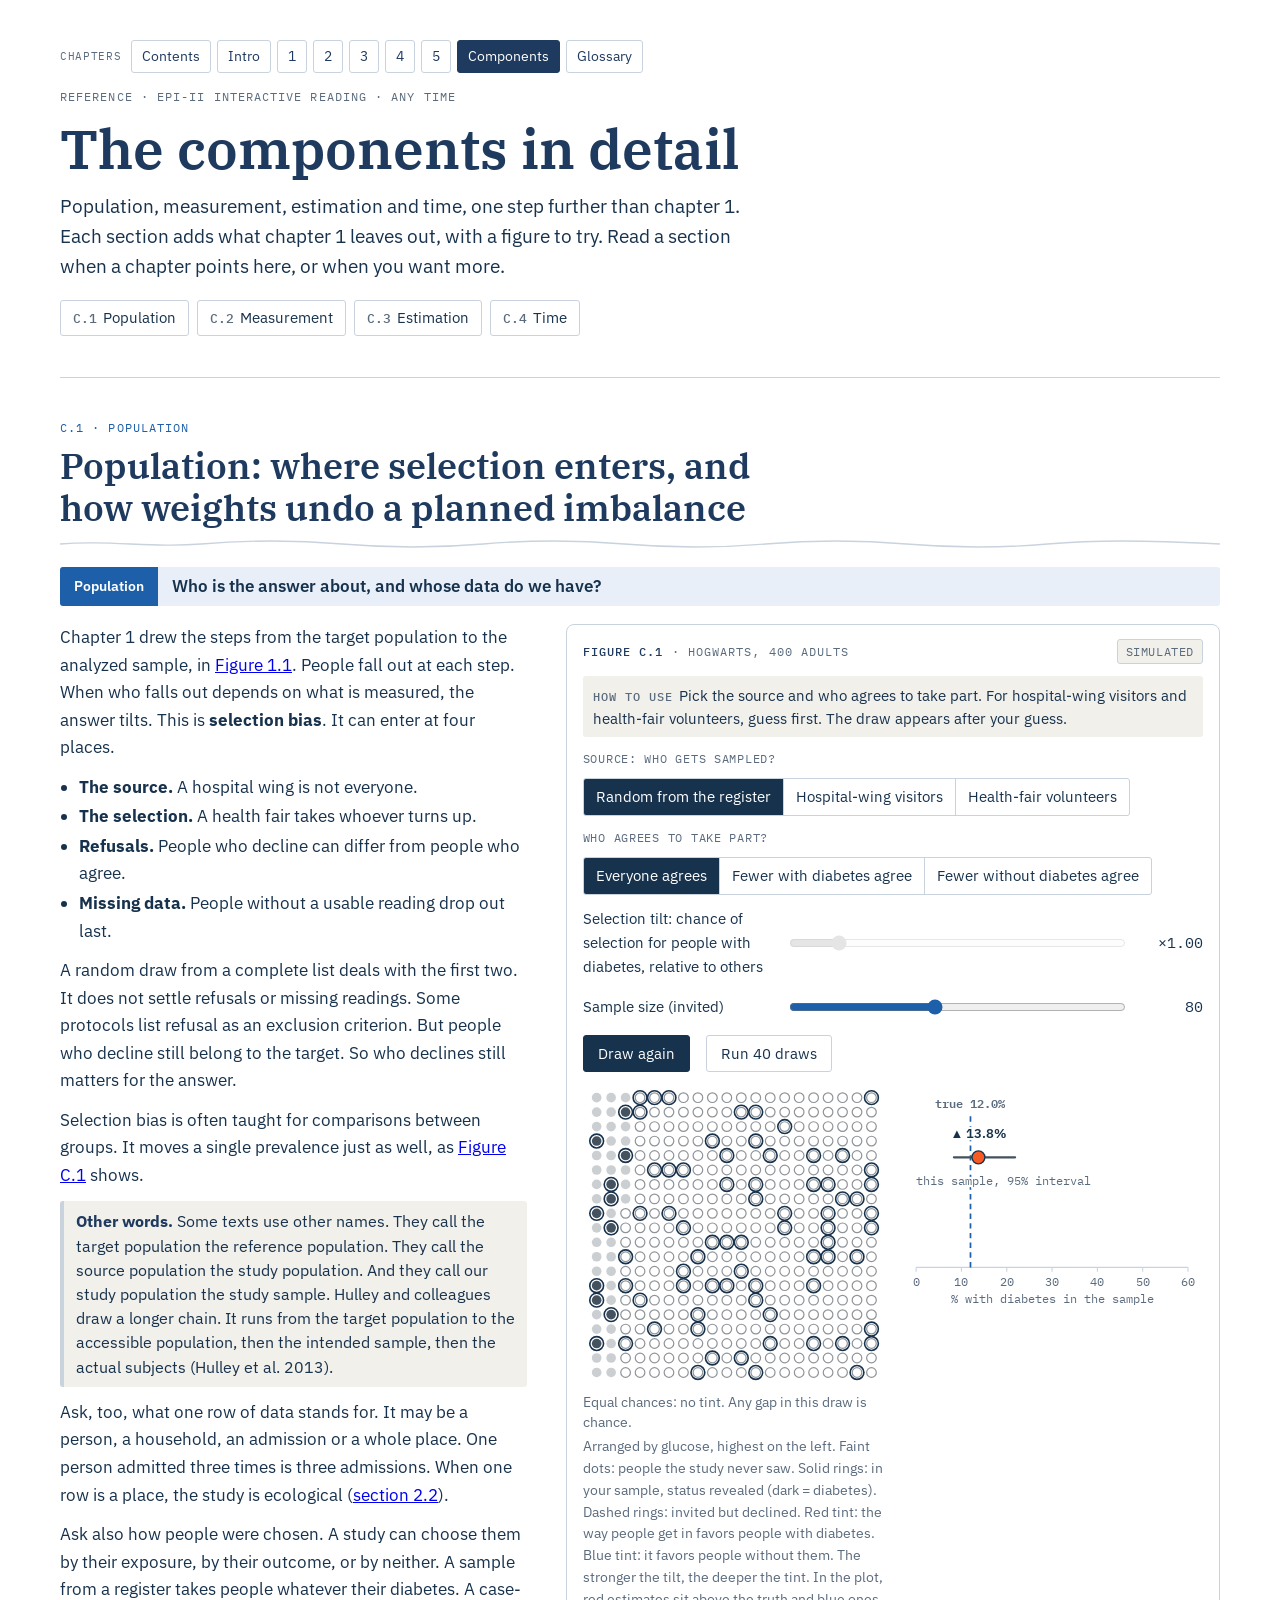
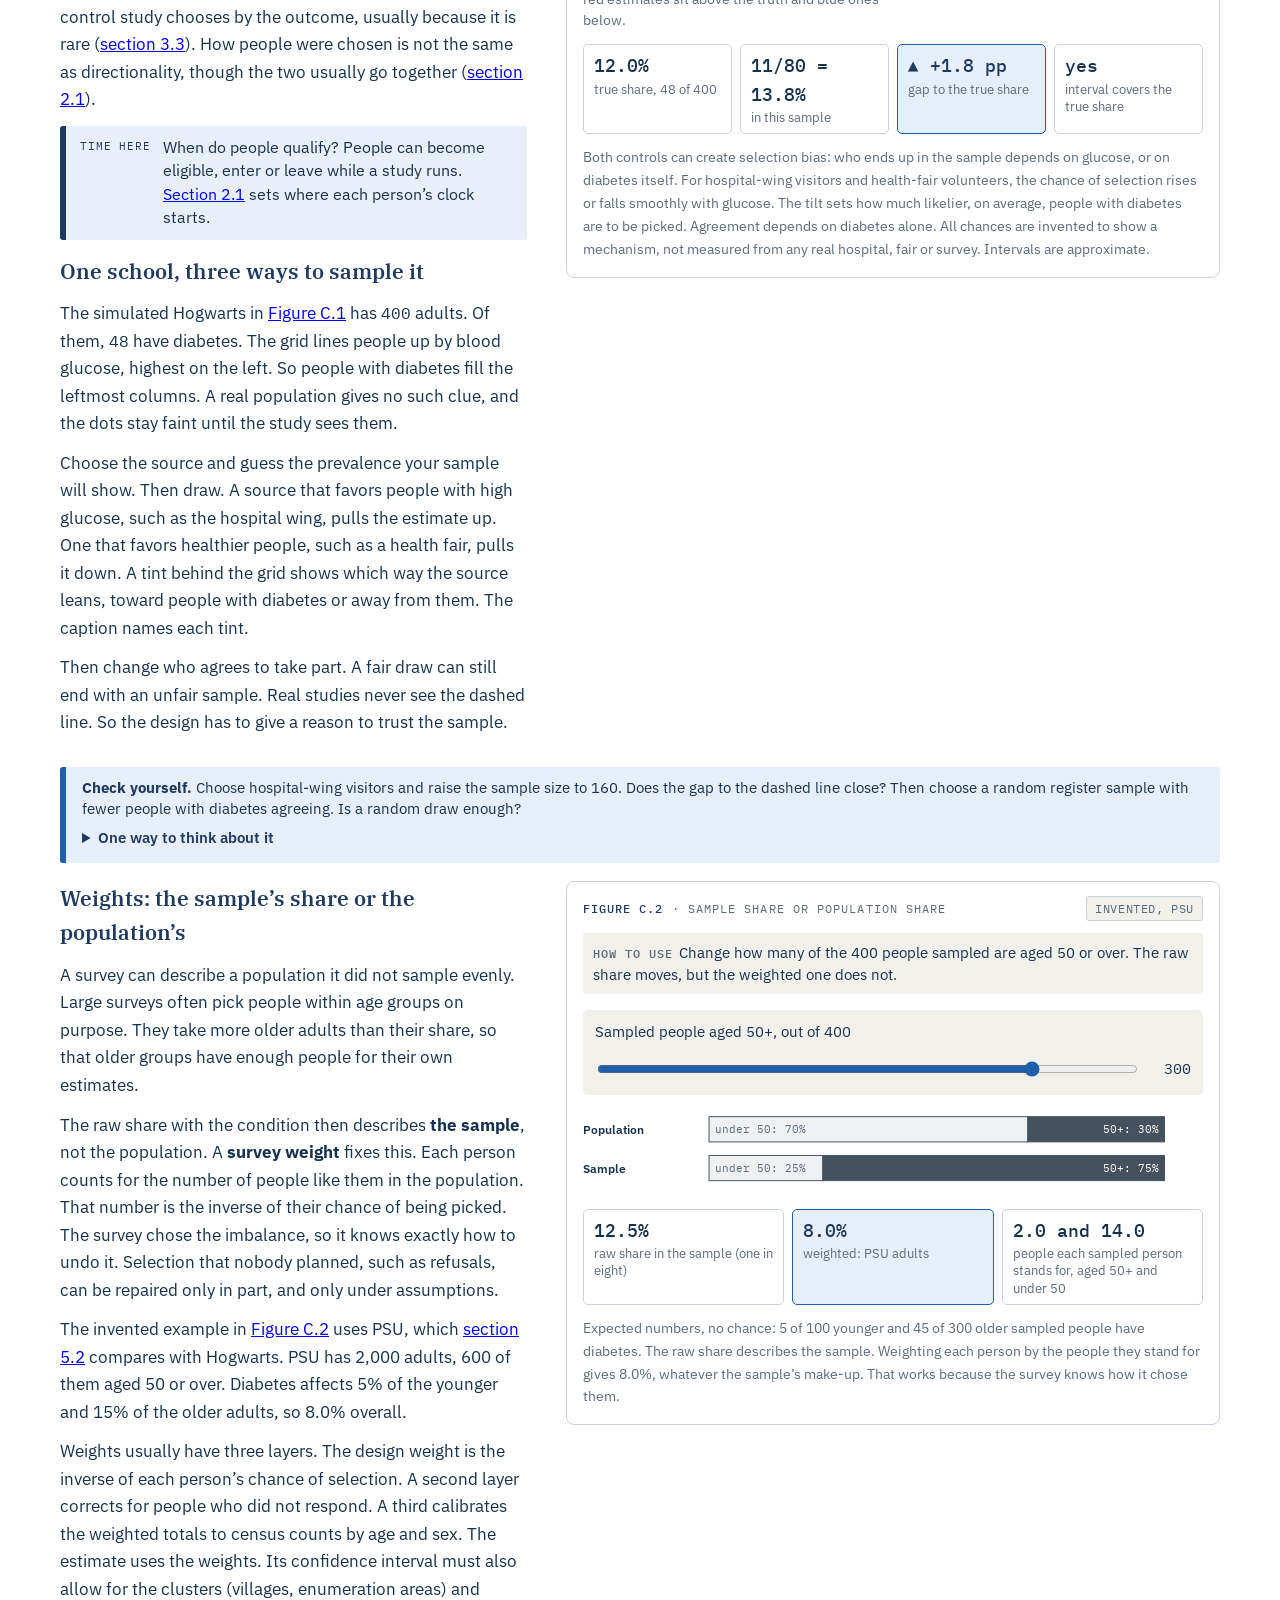
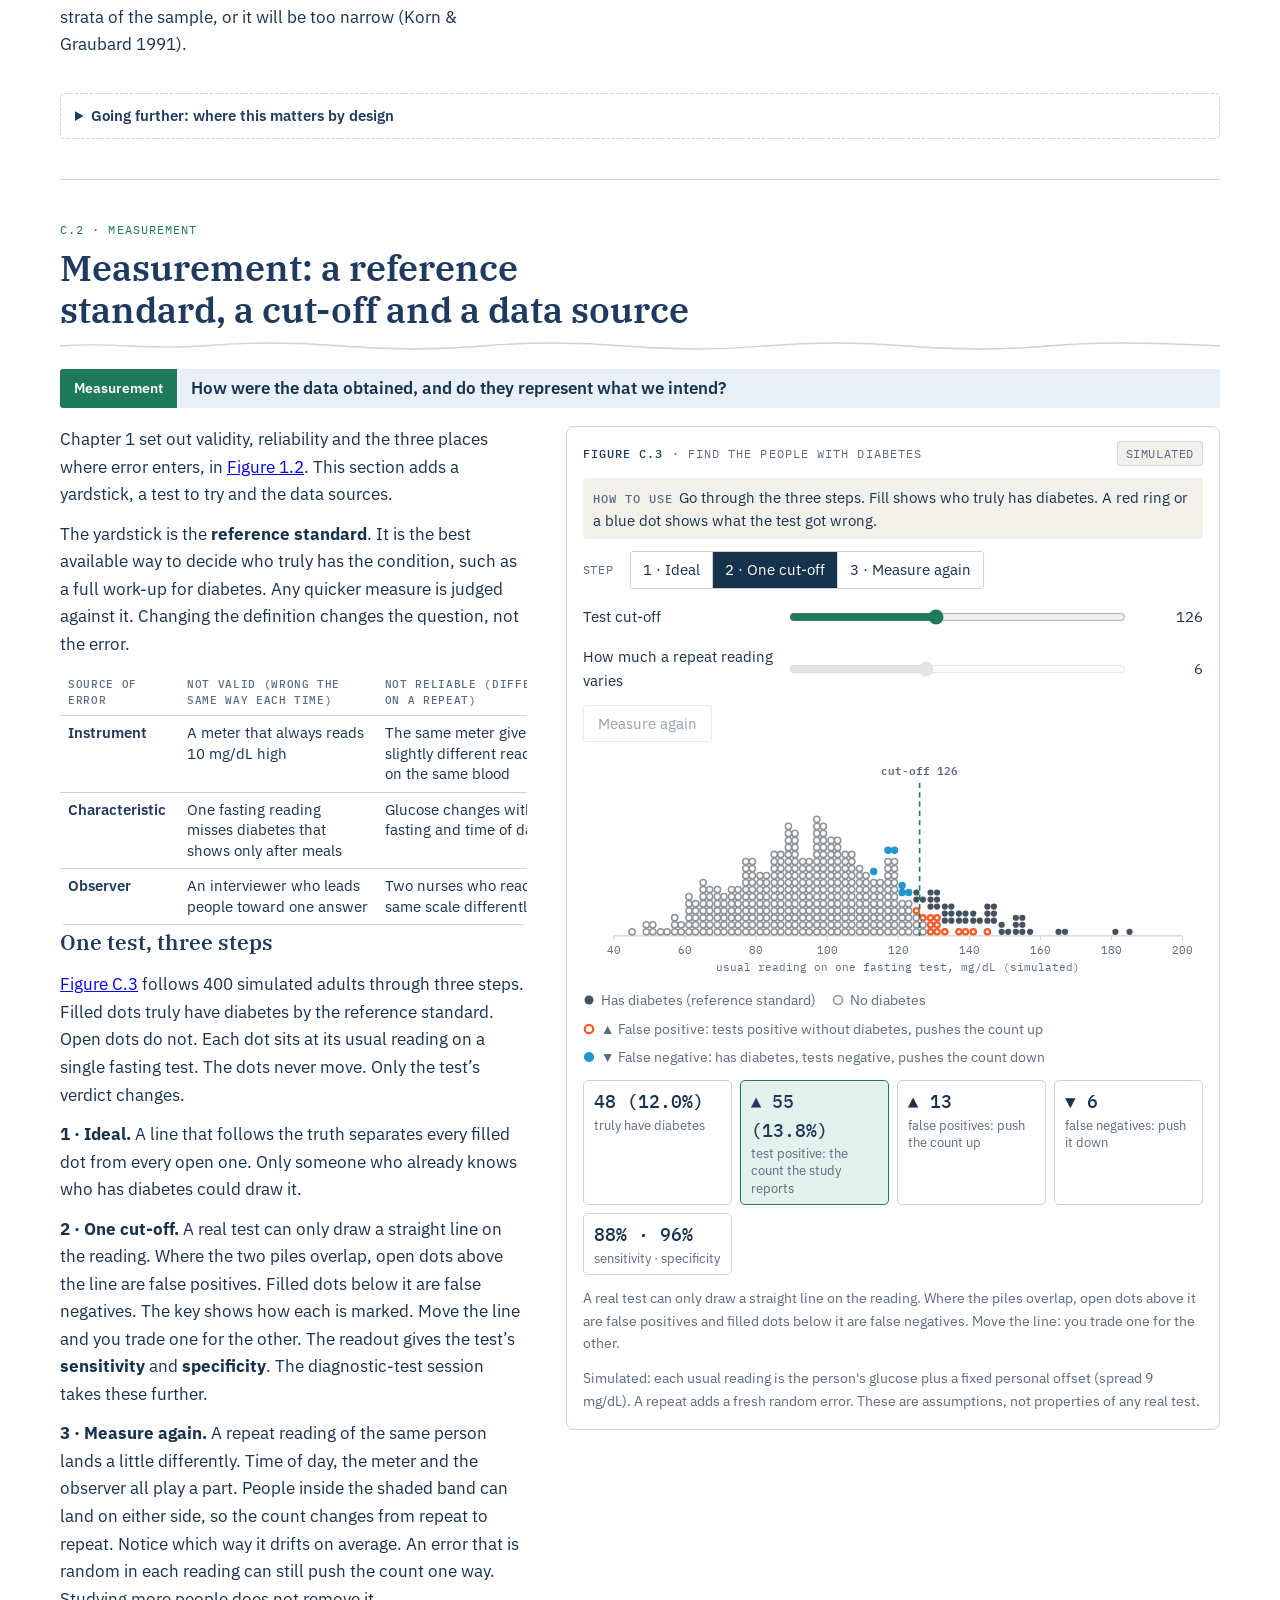
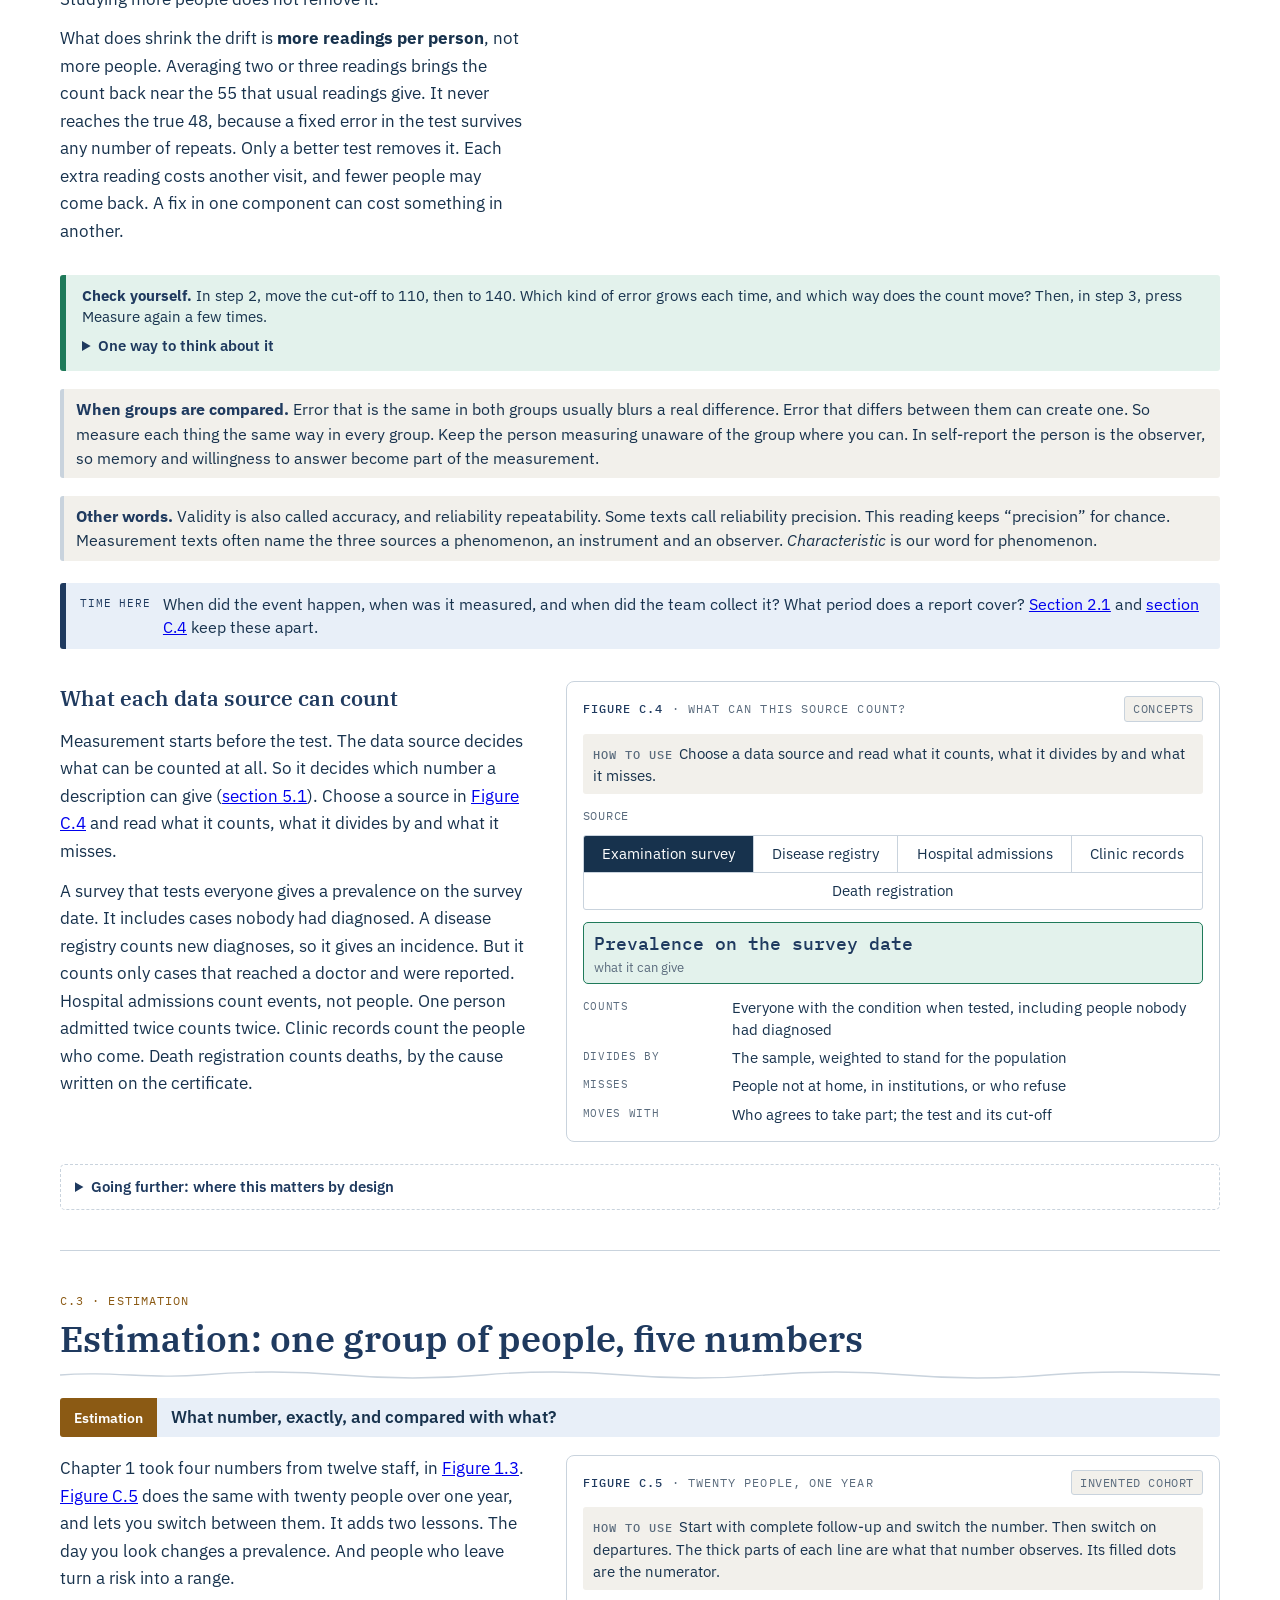
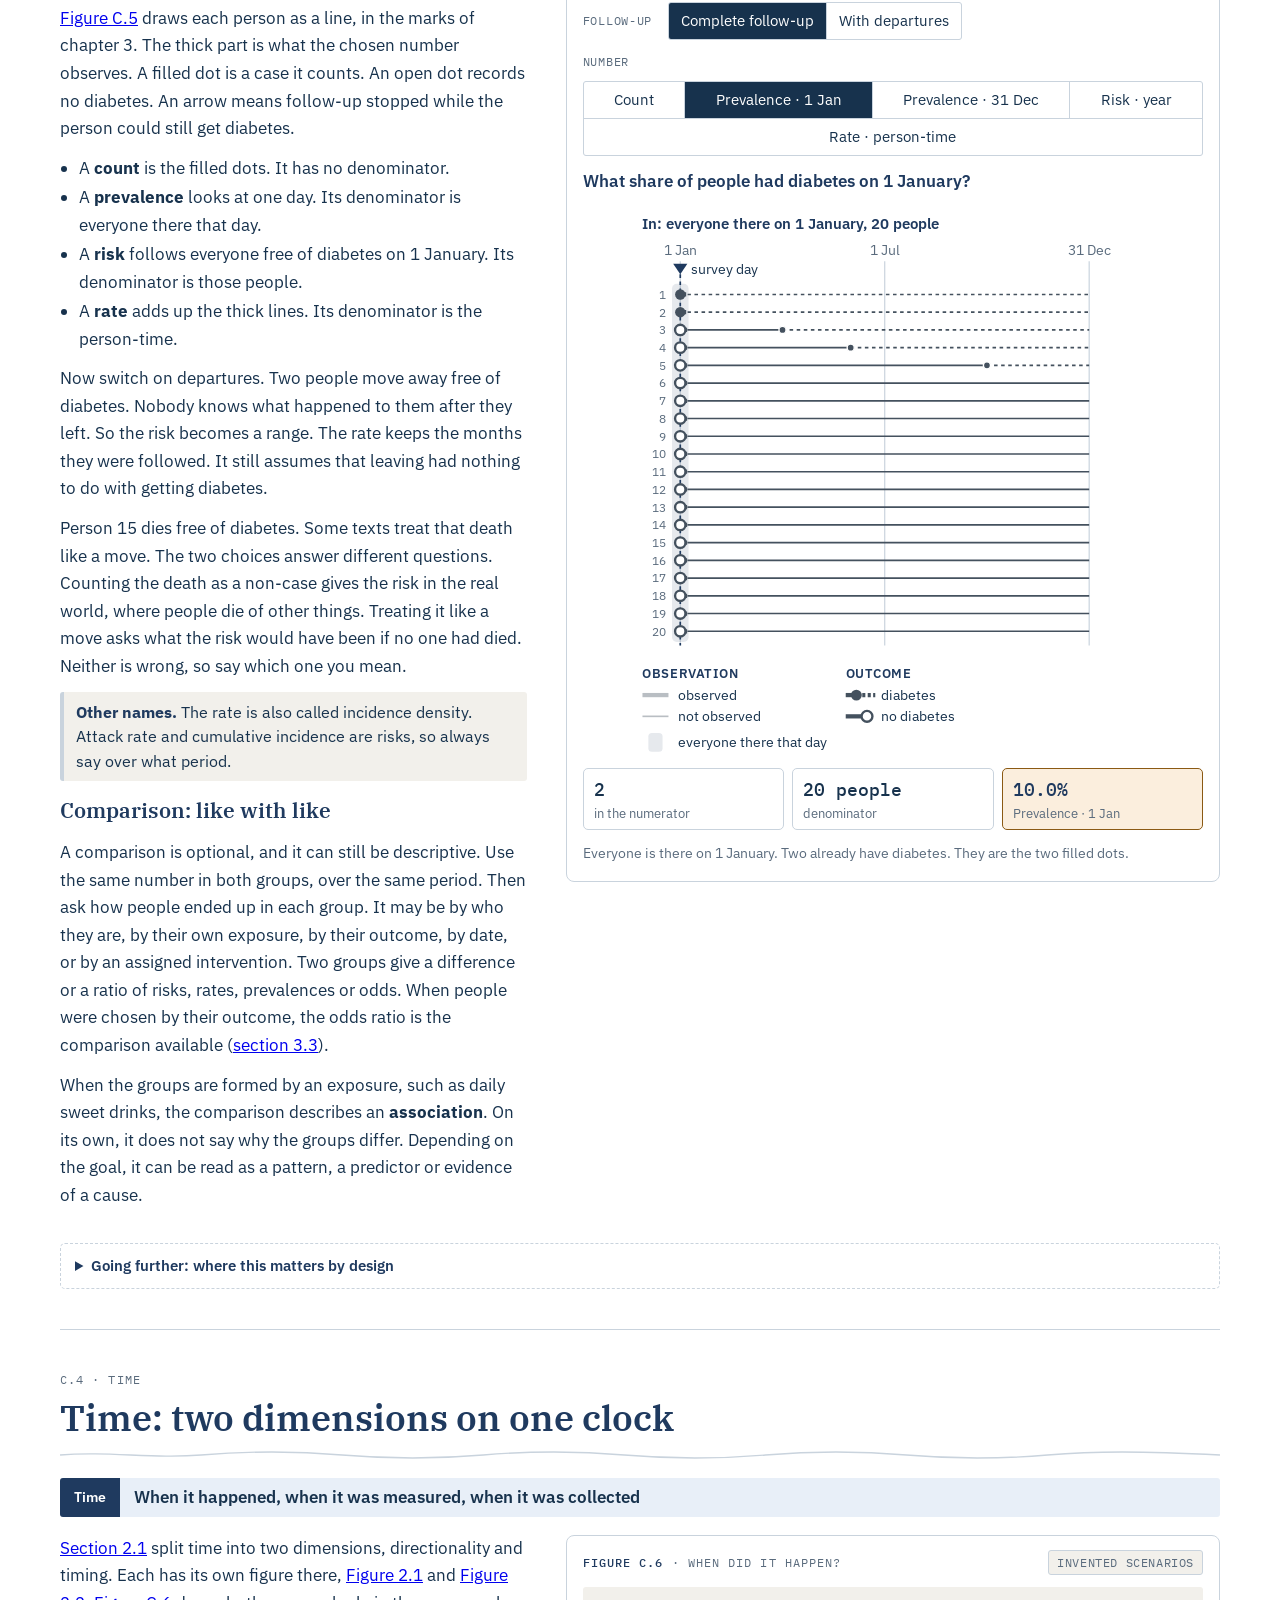
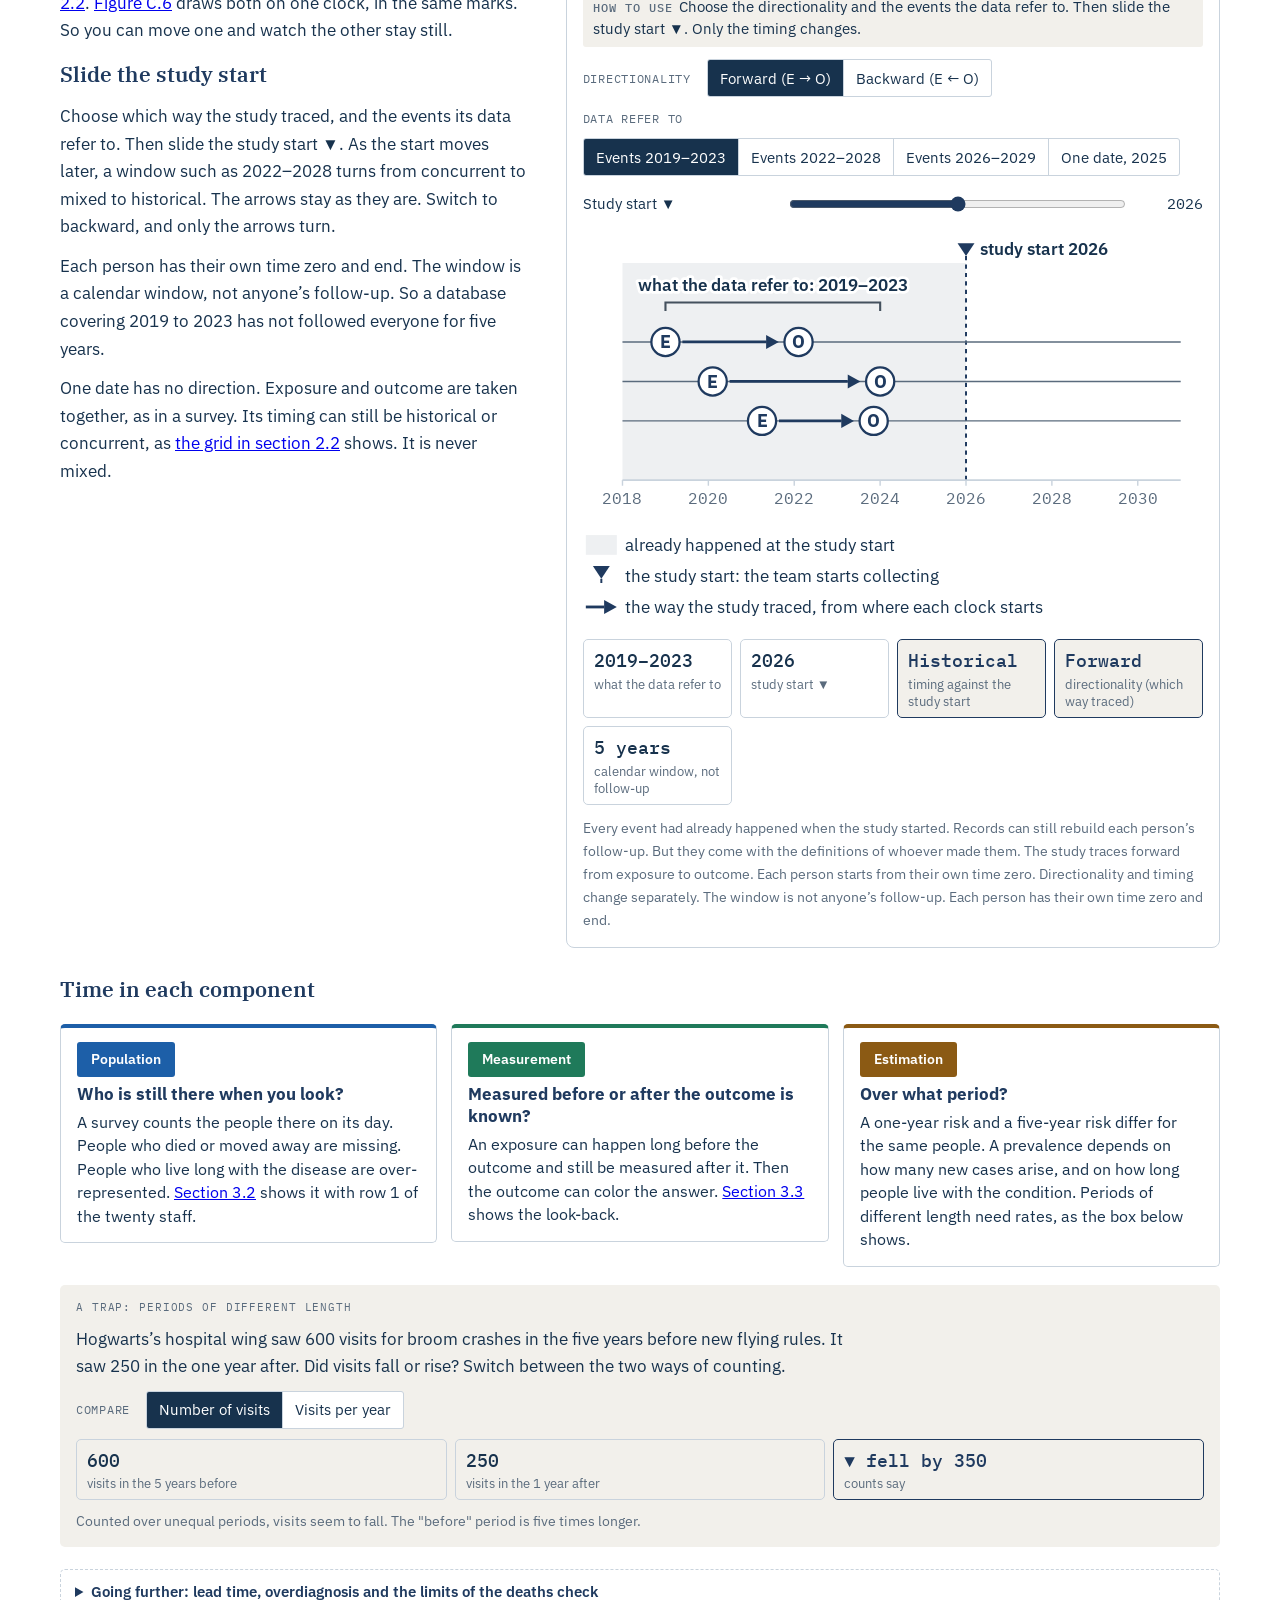
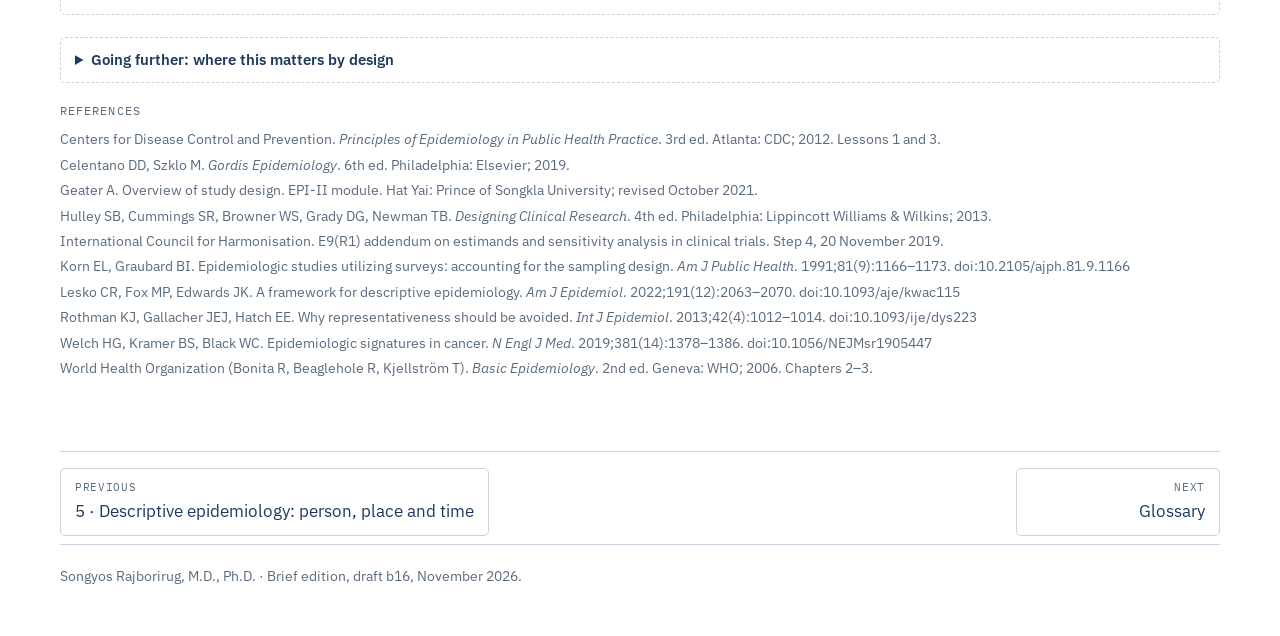
==== commit 8e57d605: "Brief edition b16: "By the end, you can" with the outcomes numbered Co-Authored-By: Claude Opus 5.5 " ====
--- a/components.html
+++ b/components.html
@@ -195,7 +195,7 @@
   </div>
 </section>
 <nav class="chnav" aria-label="Chapter navigation"><a href="describe.html"><span>Previous</span>5 · Descriptive epidemiology: person, place and time</a><a class="next" href="glossary.html"><span>Next</span>Glossary</a></nav>
-<footer class="terra-foot">Songyos Rajborirug, M.D., Ph.D. · Brief edition, draft b15, November 2026.</footer>
+<footer class="terra-foot">Songyos Rajborirug, M.D., Ph.D. · Brief edition, draft b16, November 2026.</footer>
 </div>
 <script src="app.js"></script>
 <script src="kit.js"></script>
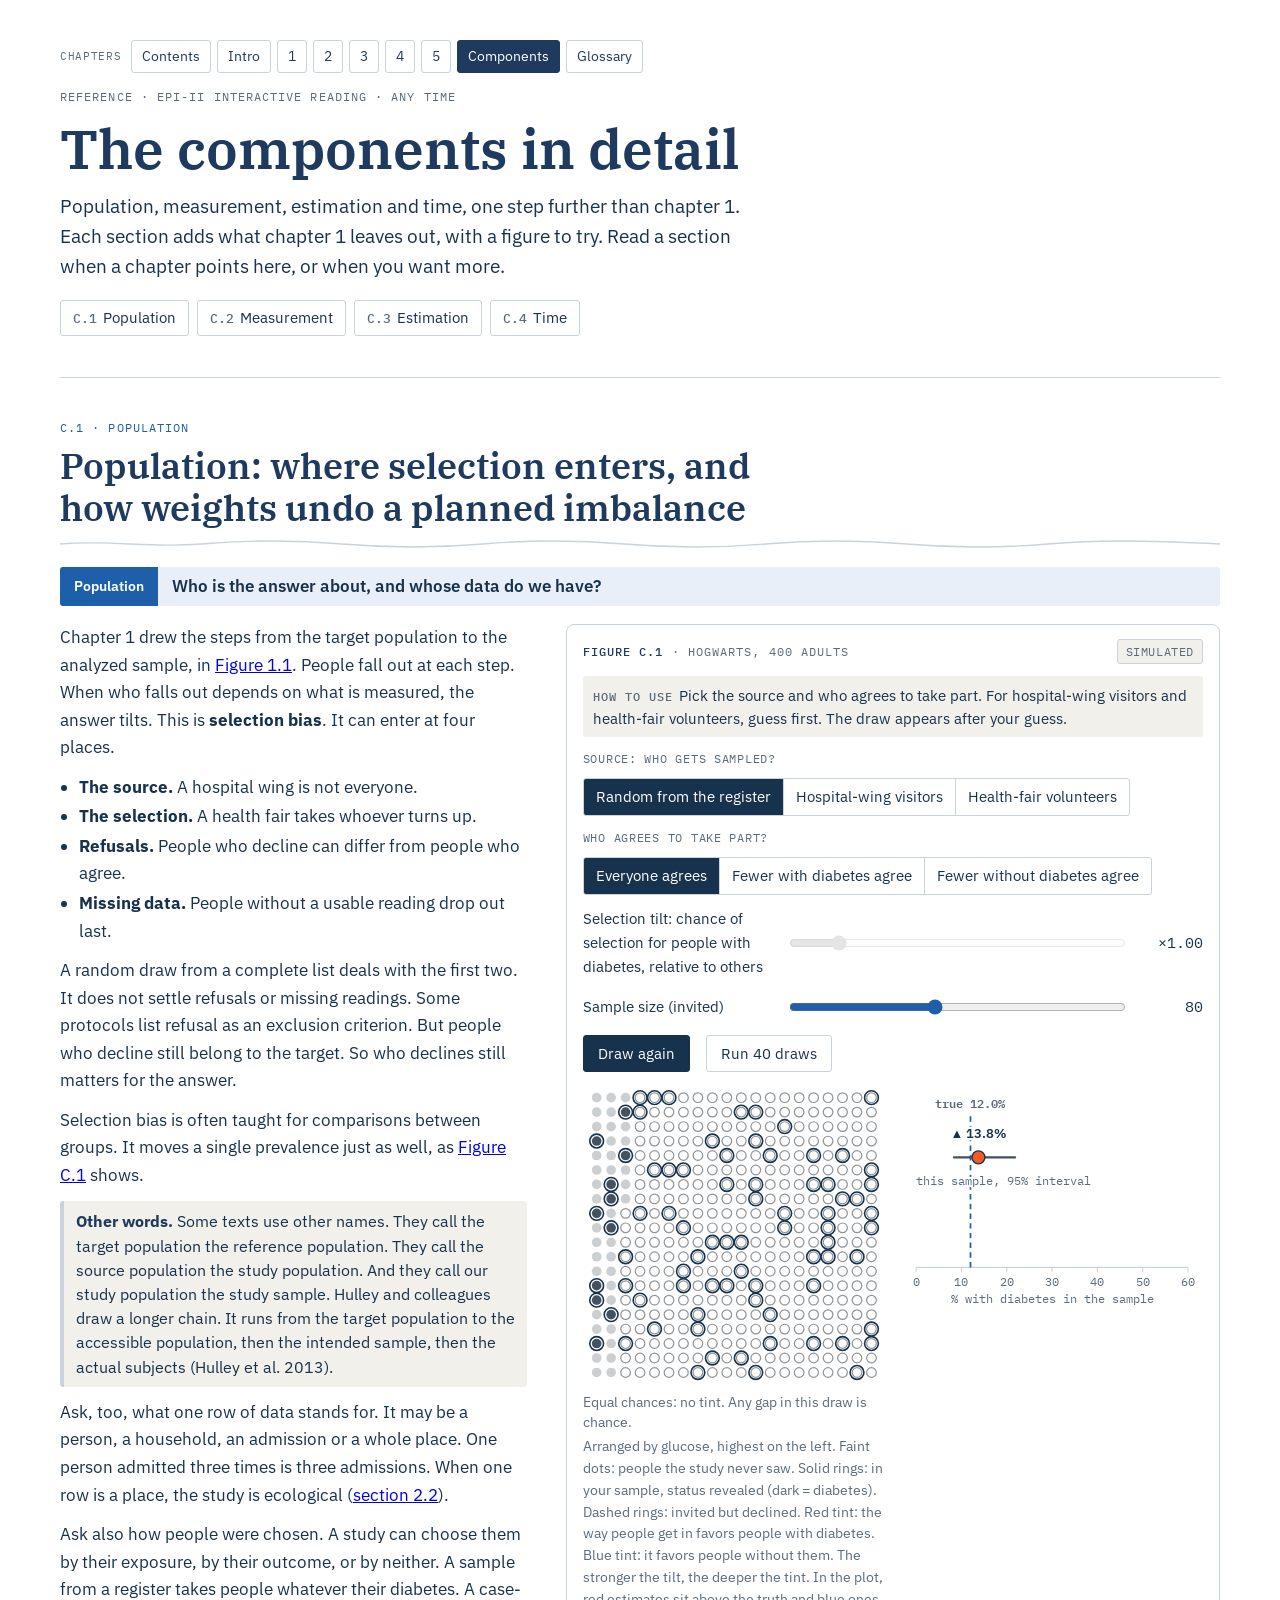
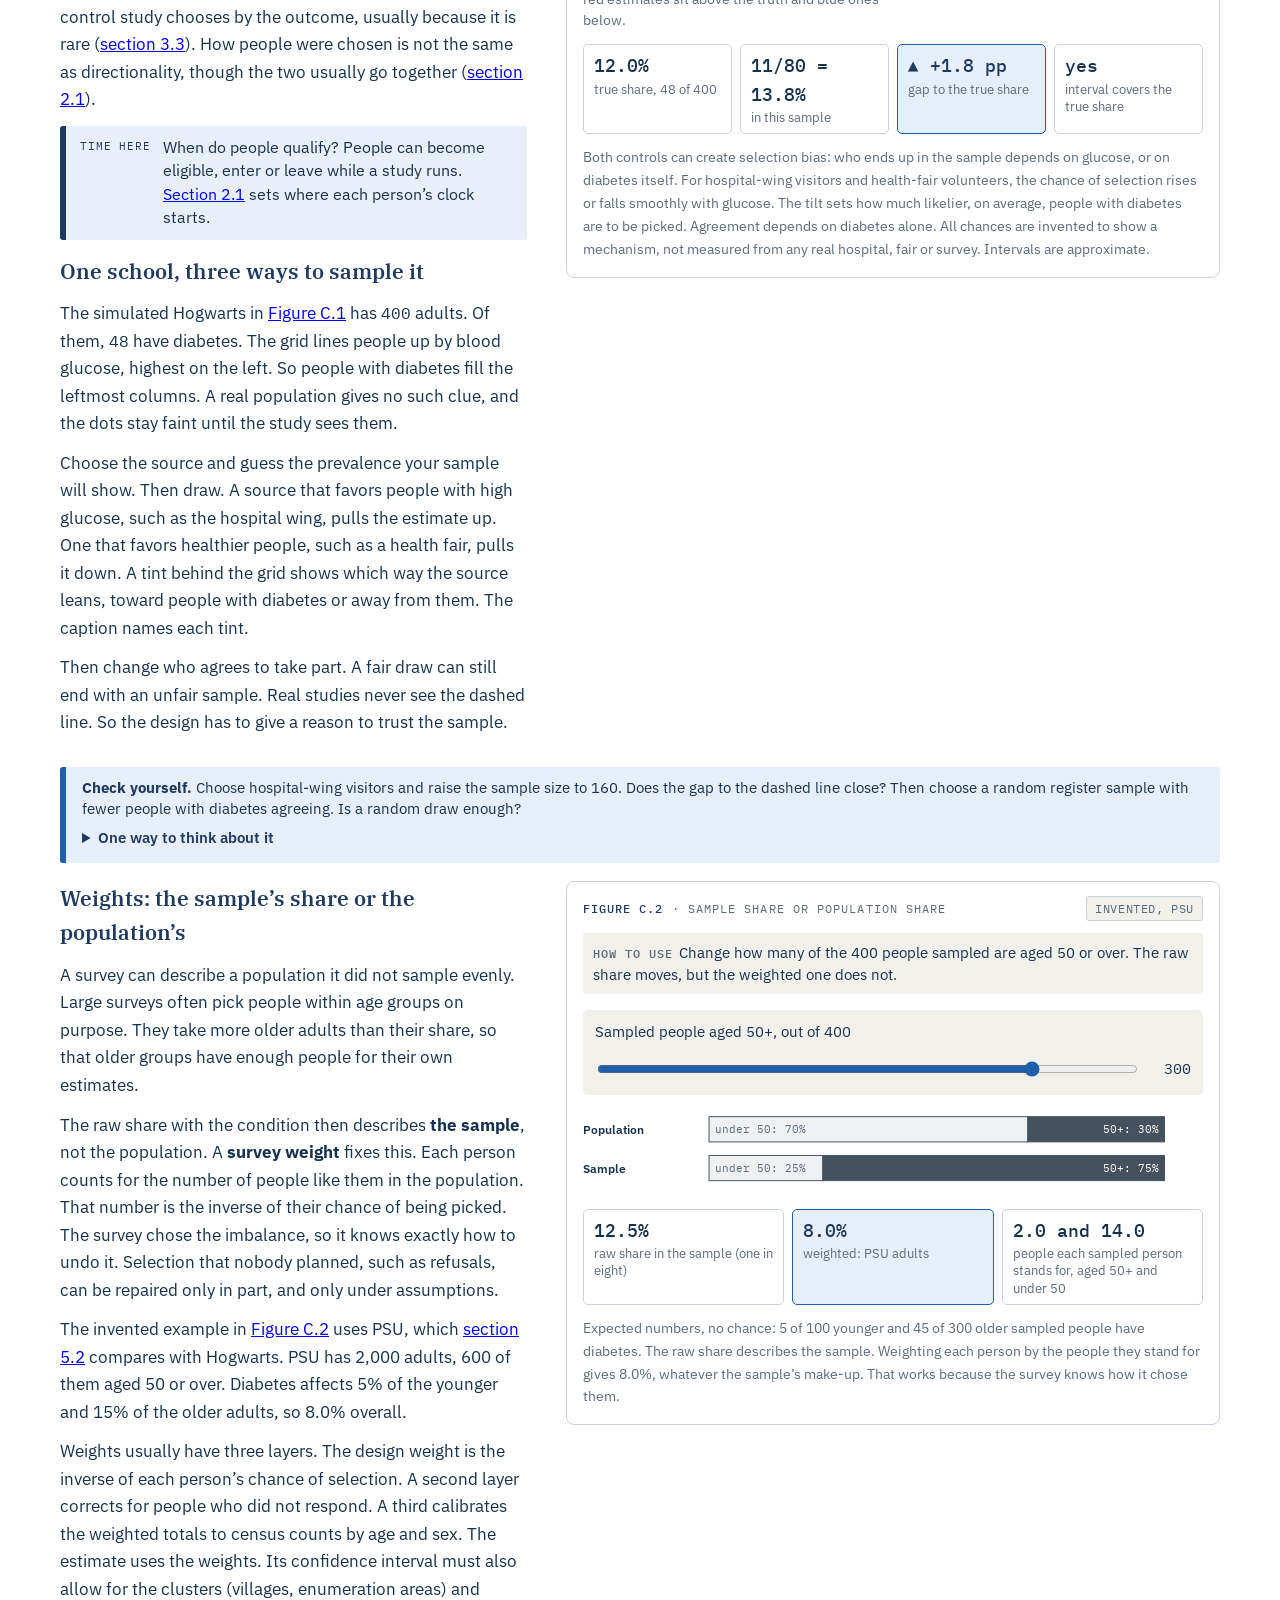
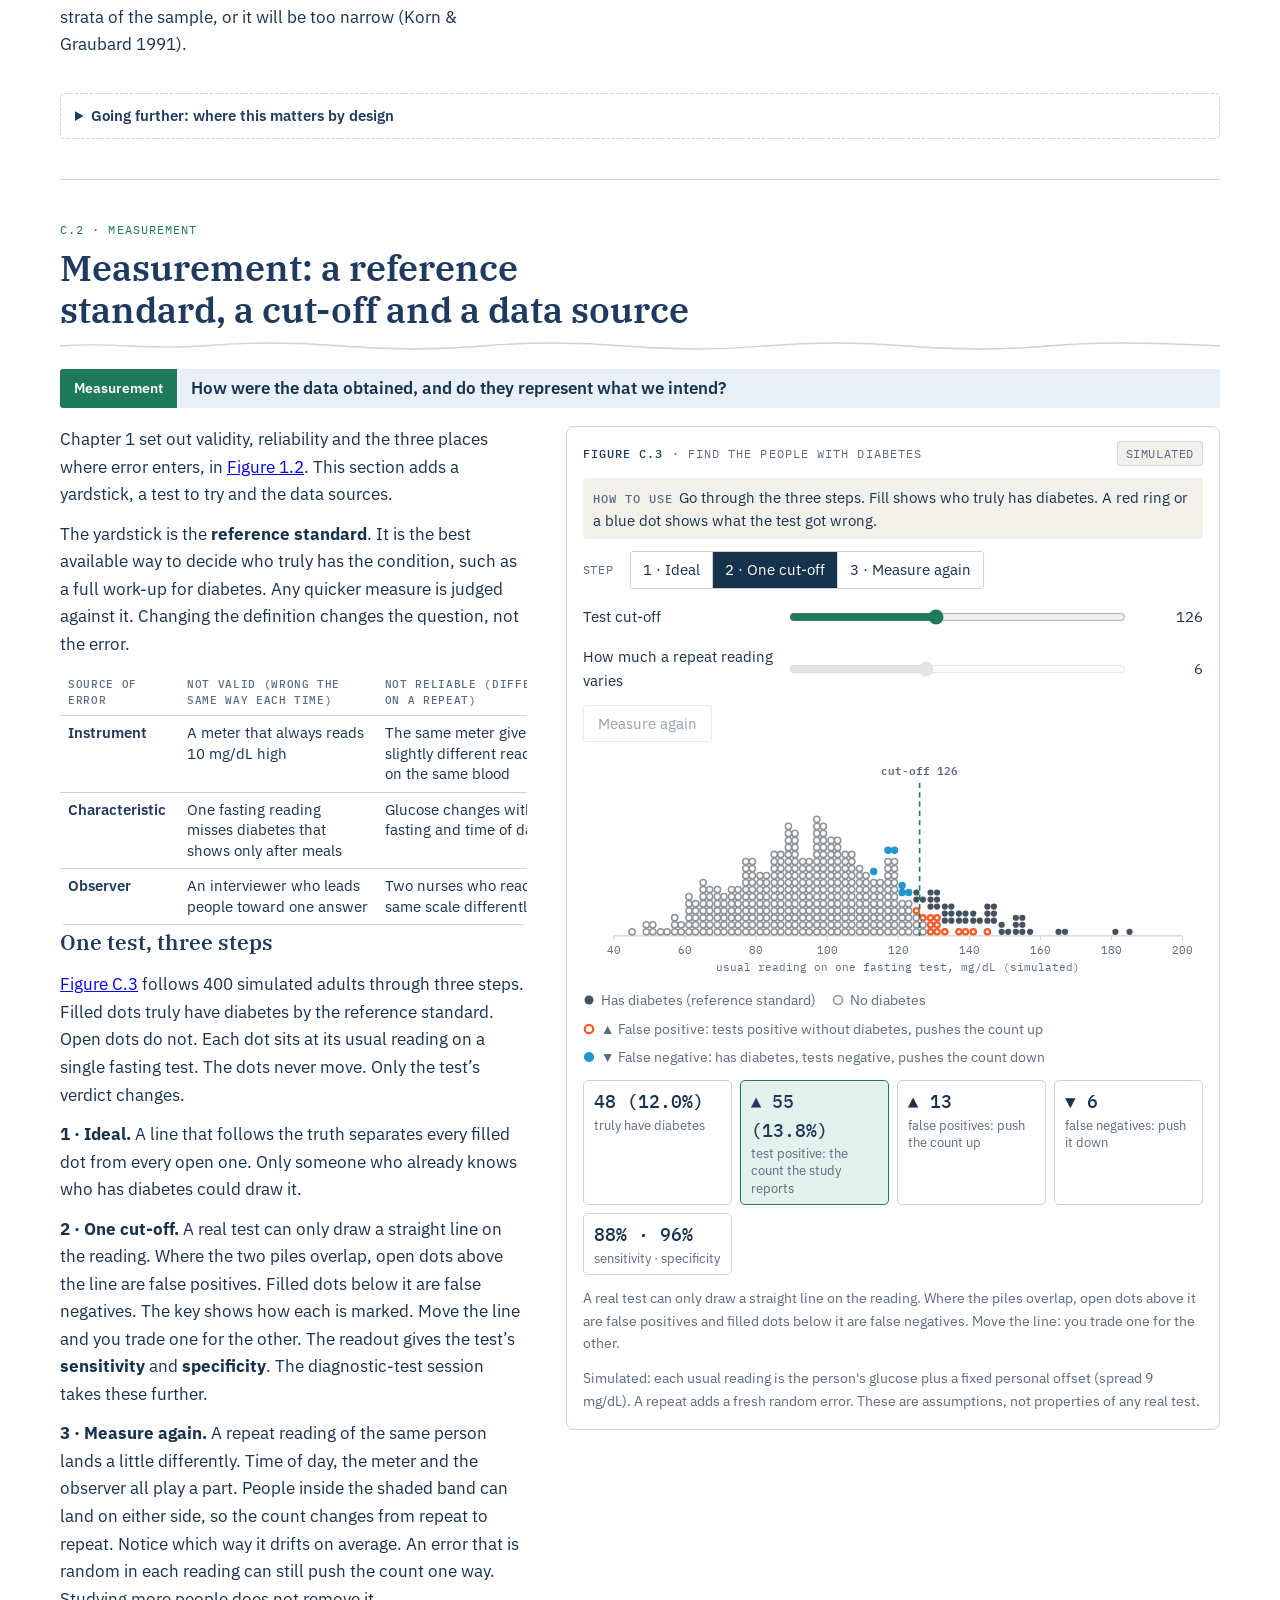
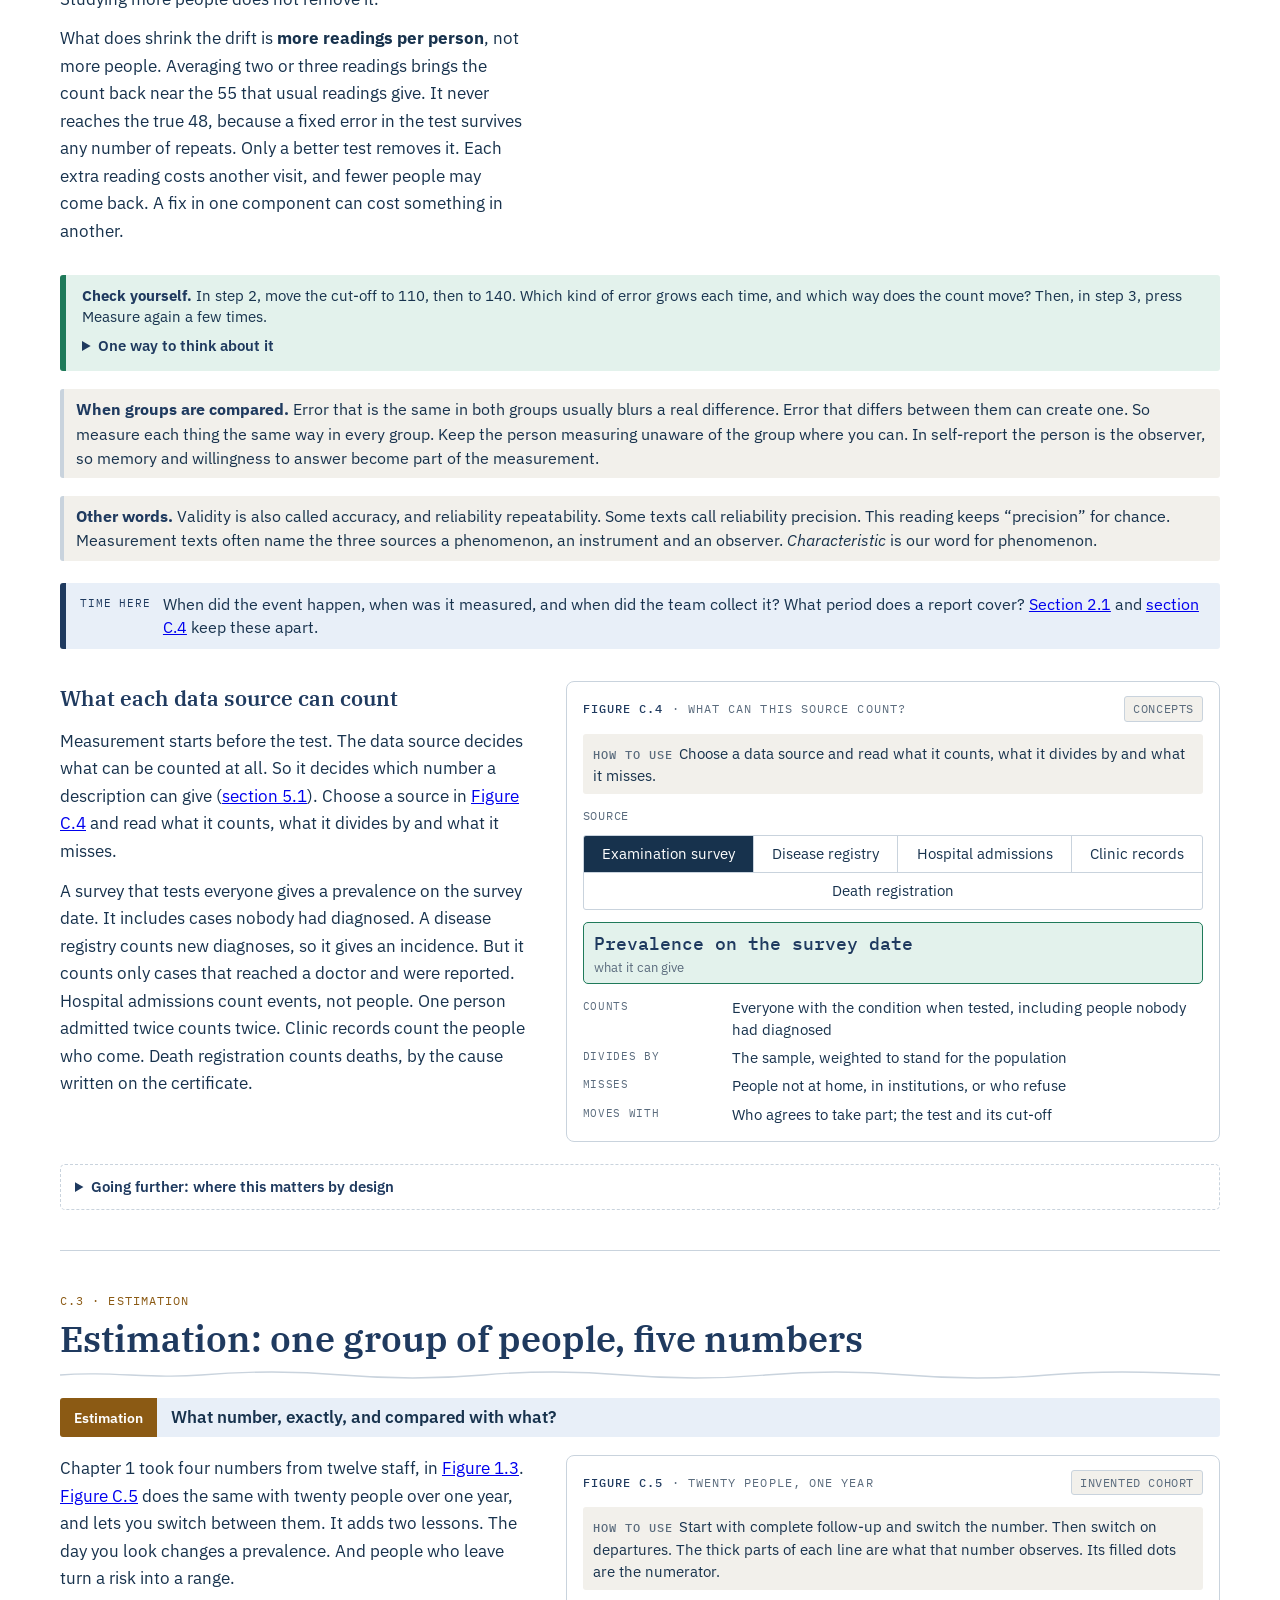
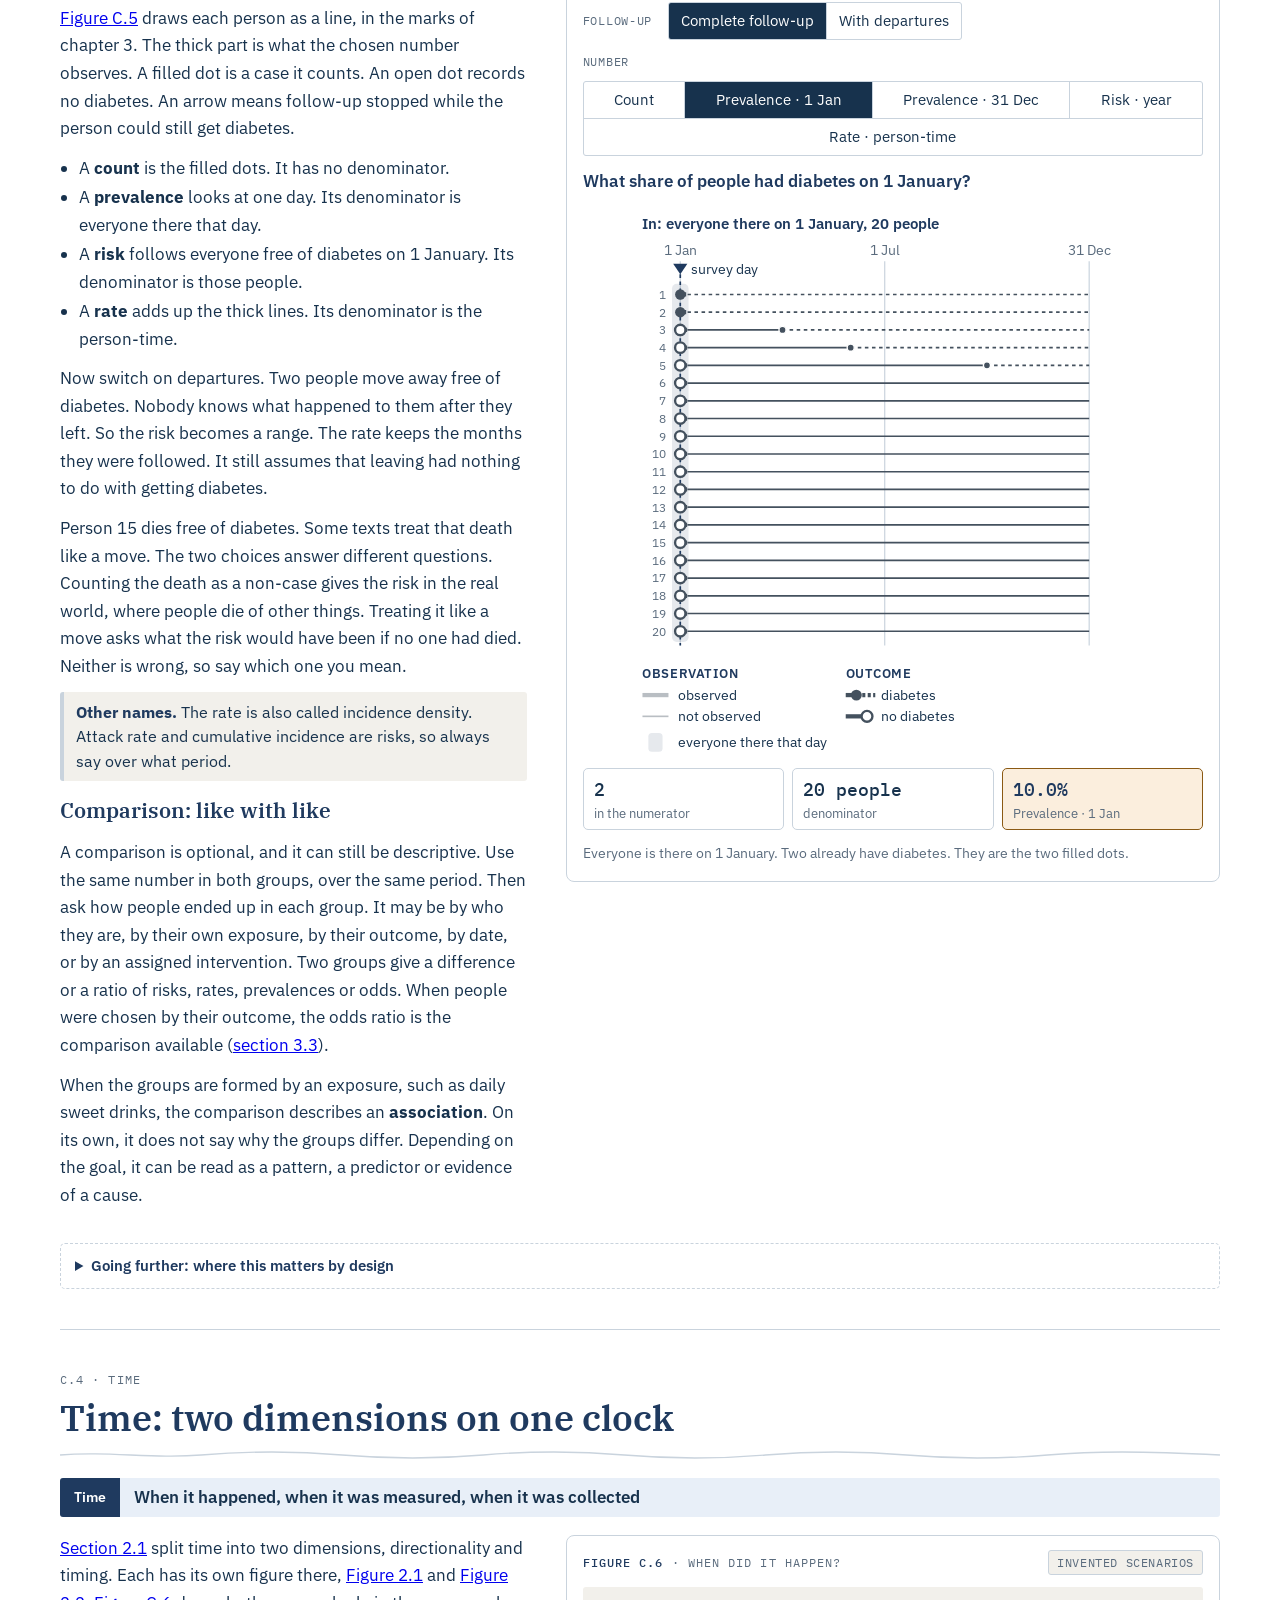
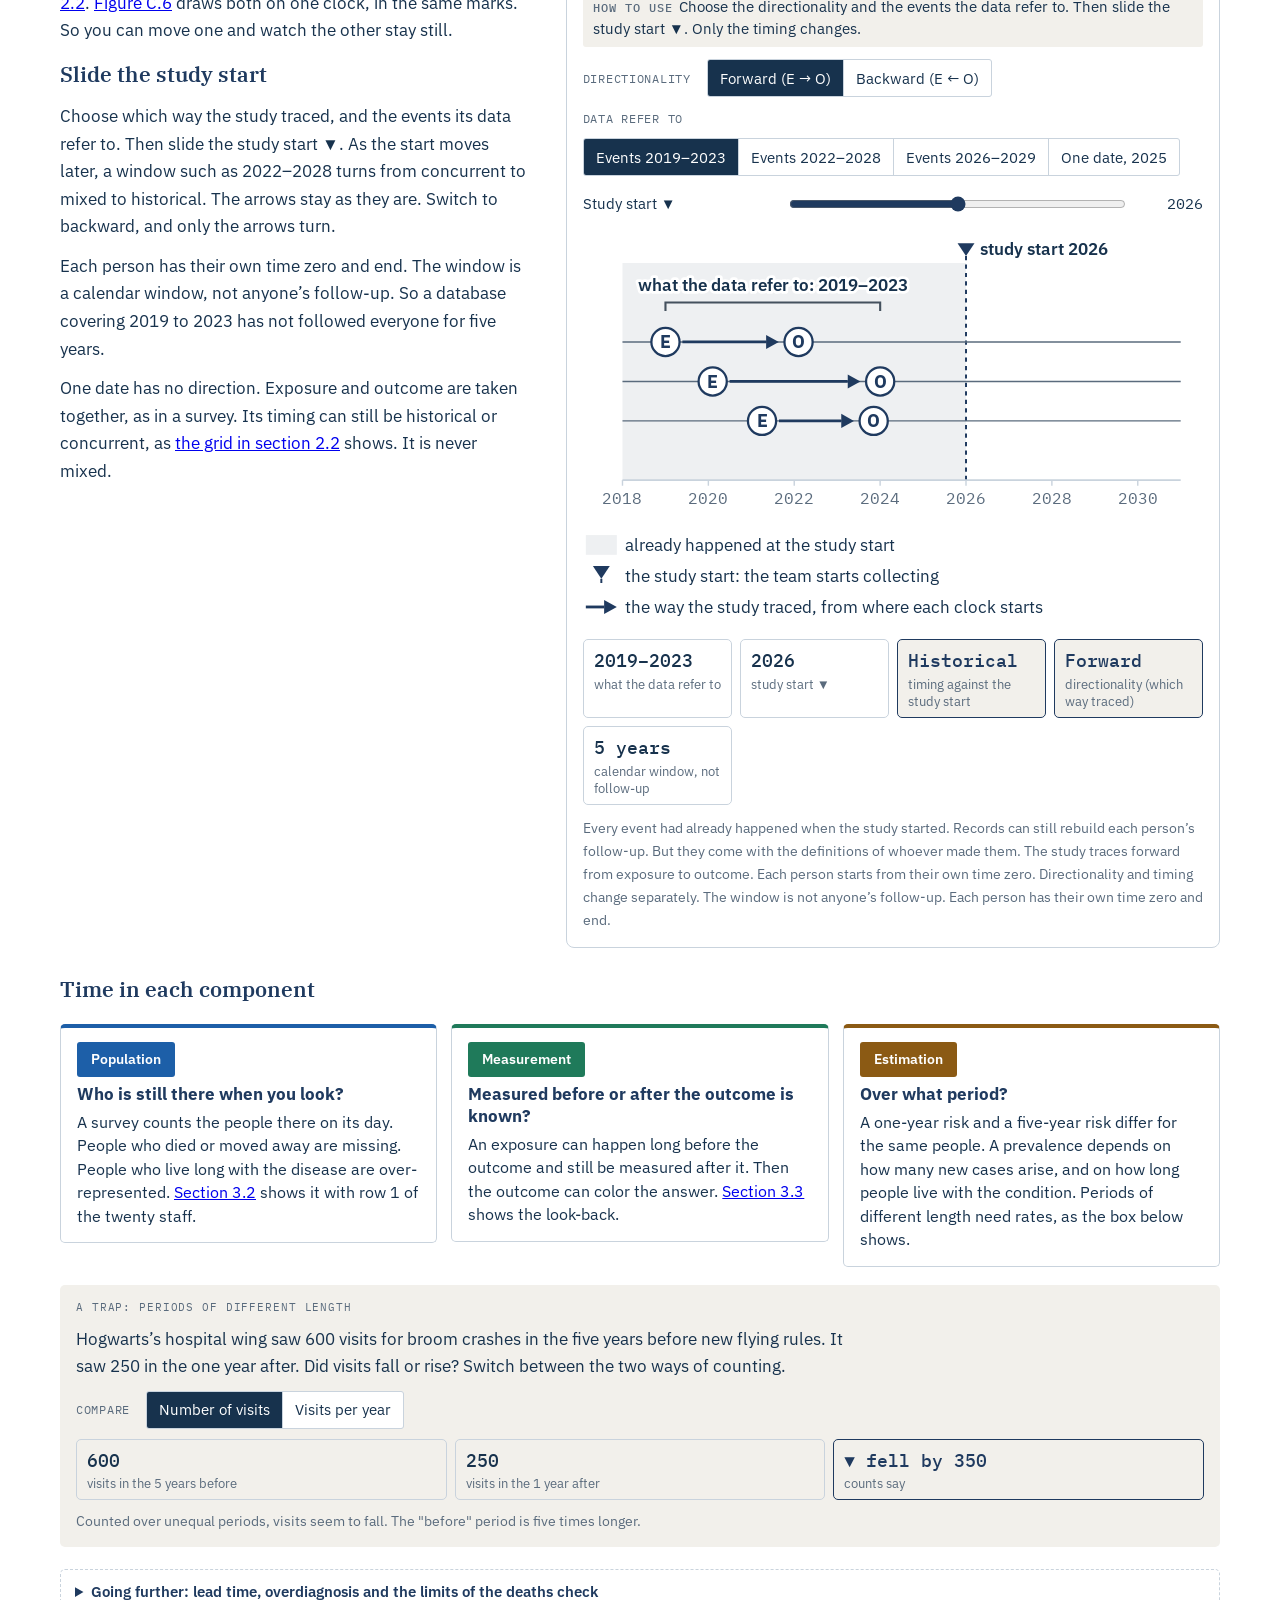
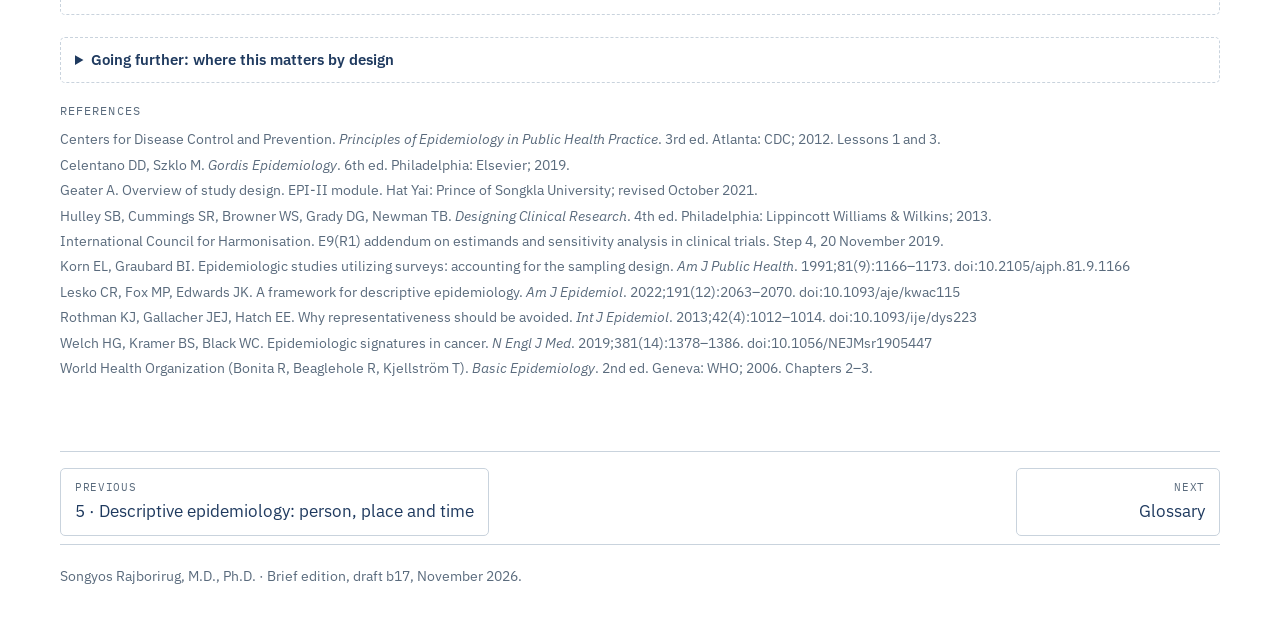
==== commit 3063f5cb: "Brief edition b17: outcomes in the front page's aims box; reading paths removed Co-Authored-By: Clau" ====
--- a/components.html
+++ b/components.html
@@ -195,7 +195,7 @@
   </div>
 </section>
 <nav class="chnav" aria-label="Chapter navigation"><a href="describe.html"><span>Previous</span>5 · Descriptive epidemiology: person, place and time</a><a class="next" href="glossary.html"><span>Next</span>Glossary</a></nav>
-<footer class="terra-foot">Songyos Rajborirug, M.D., Ph.D. · Brief edition, draft b16, November 2026.</footer>
+<footer class="terra-foot">Songyos Rajborirug, M.D., Ph.D. · Brief edition, draft b17, November 2026.</footer>
 </div>
 <script src="app.js"></script>
 <script src="kit.js"></script>
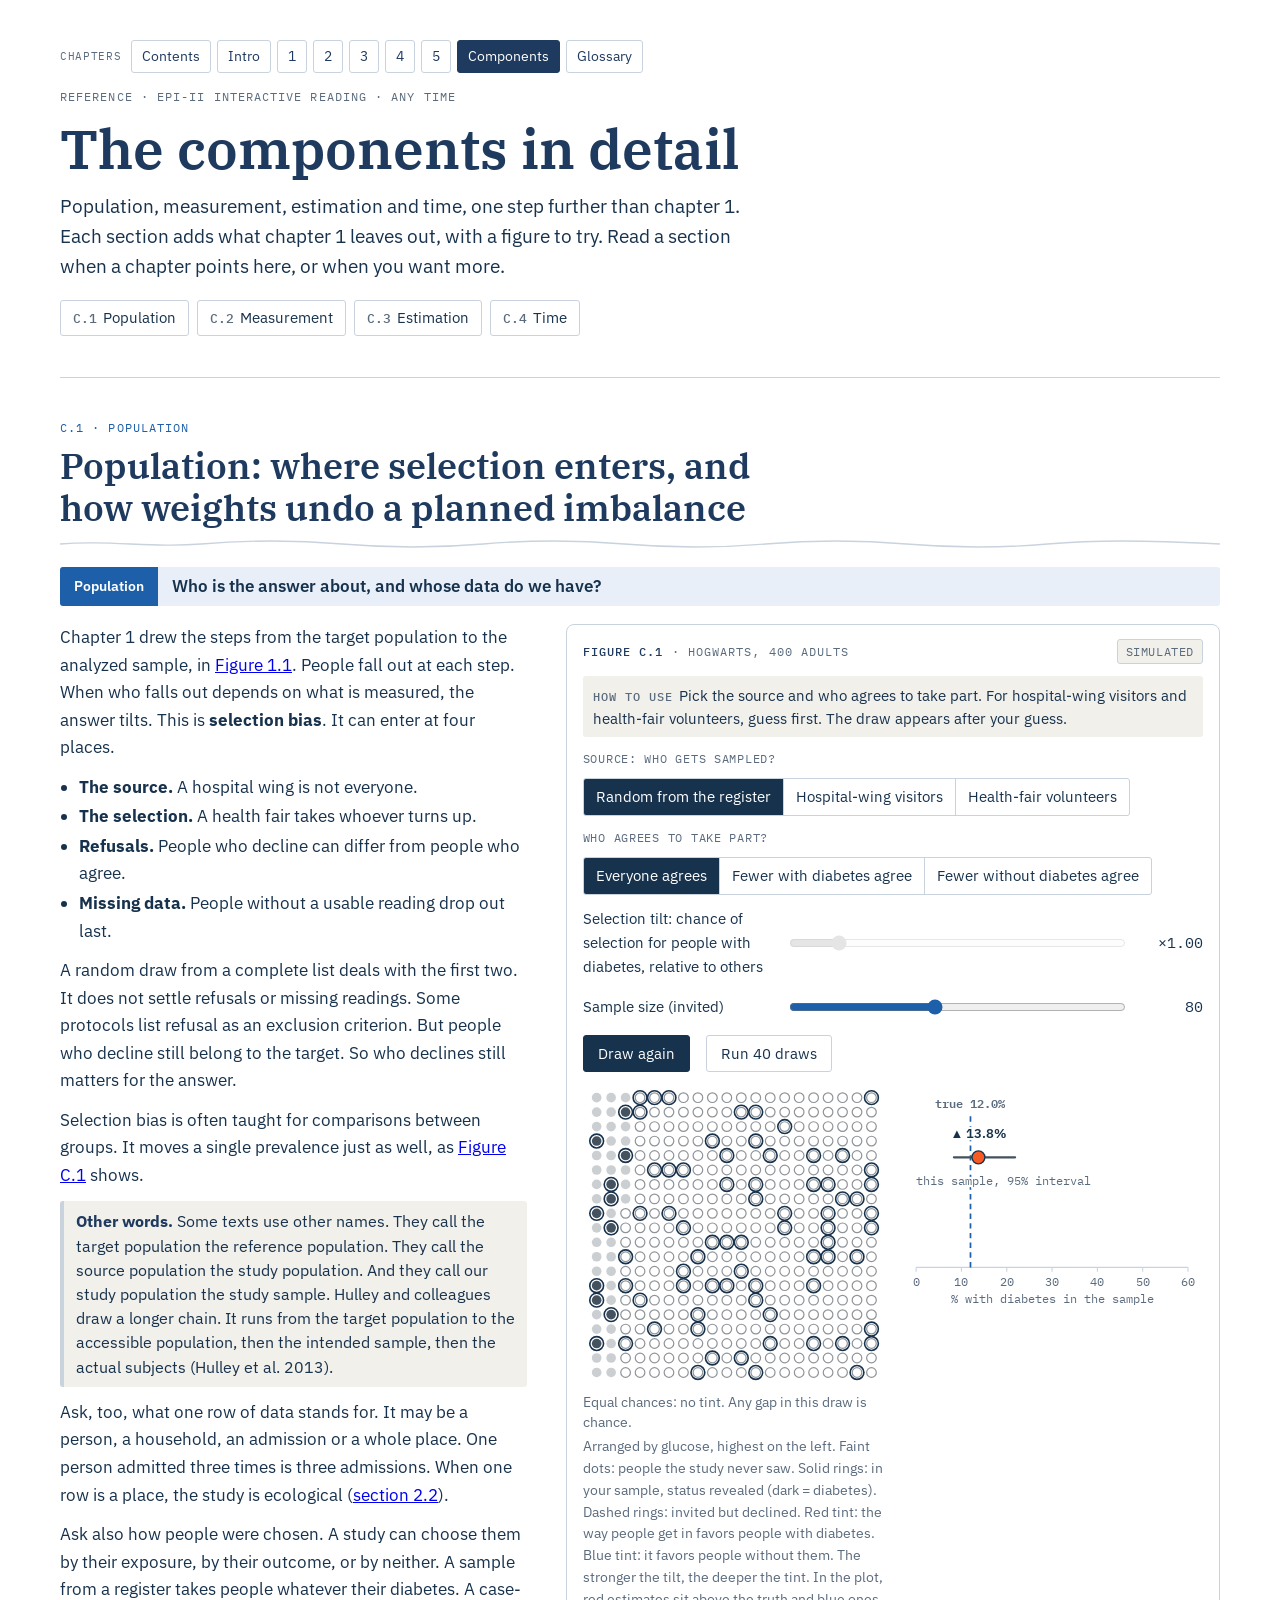
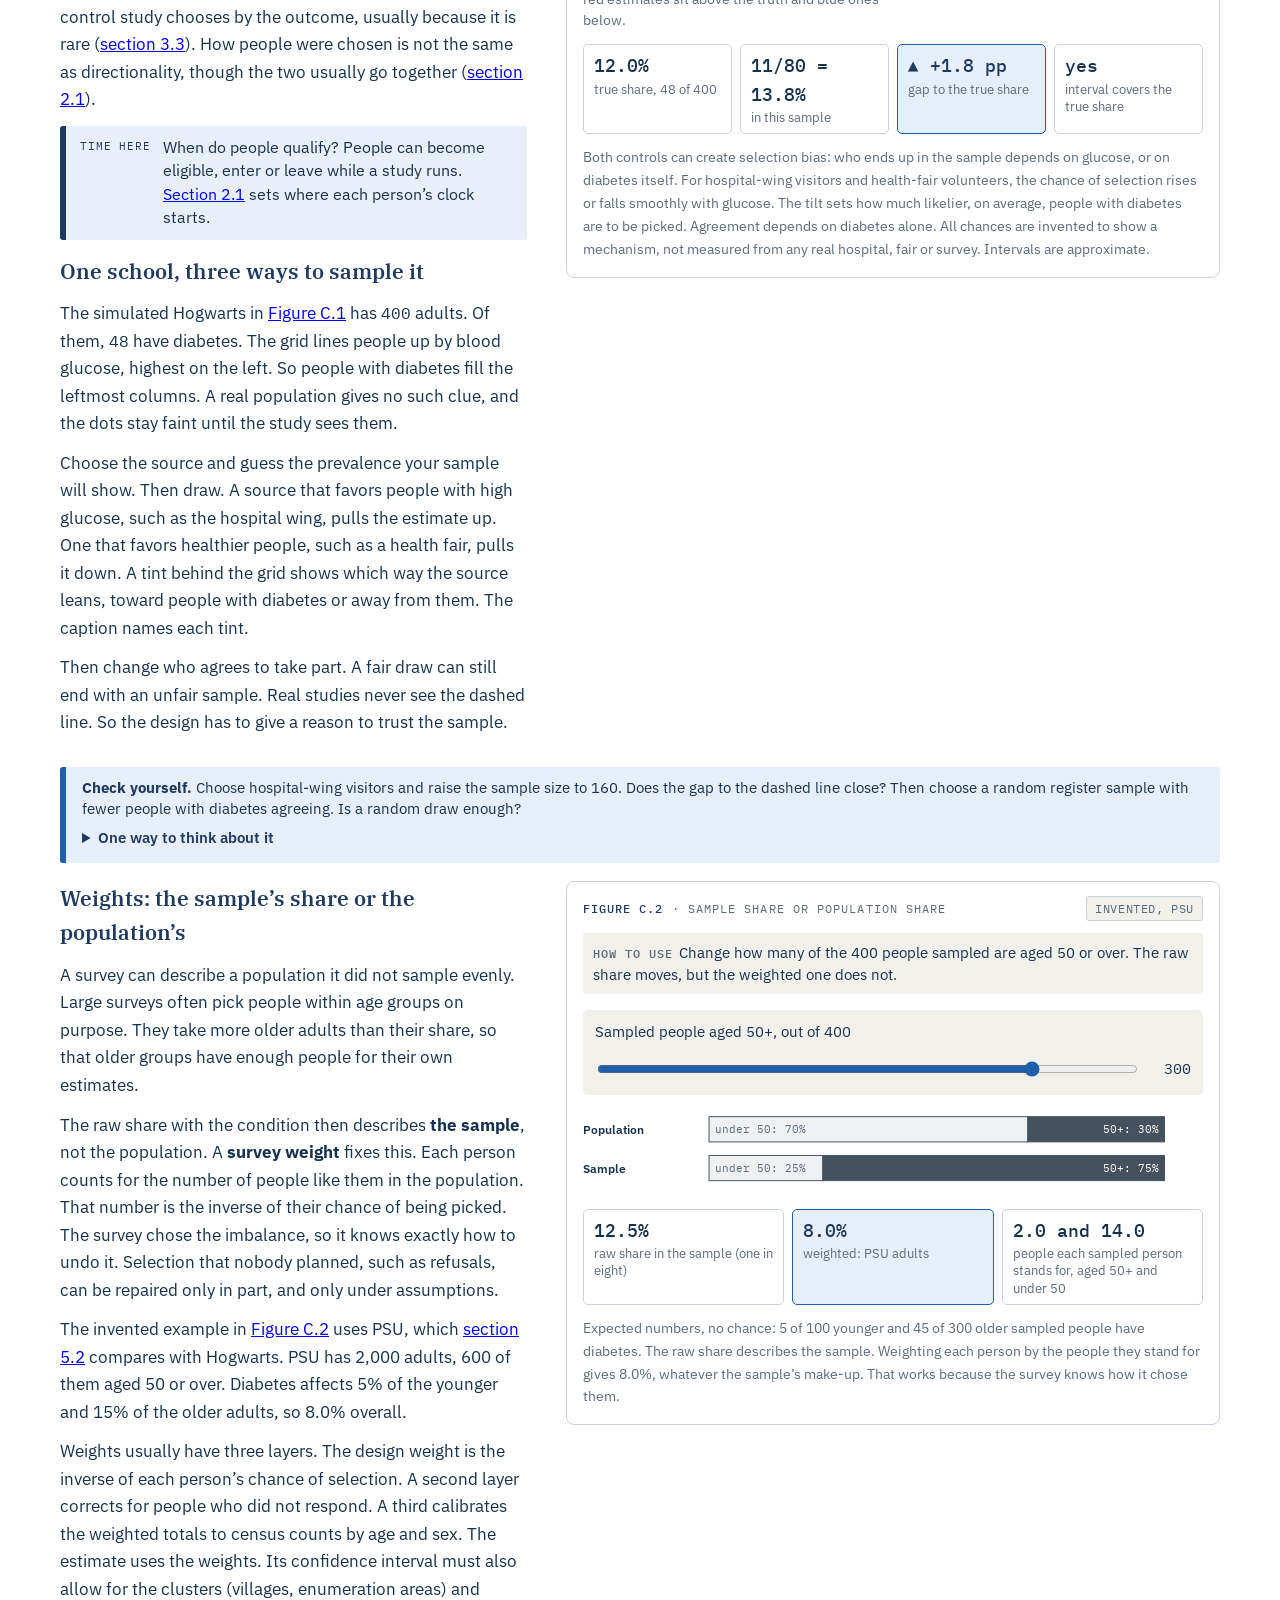
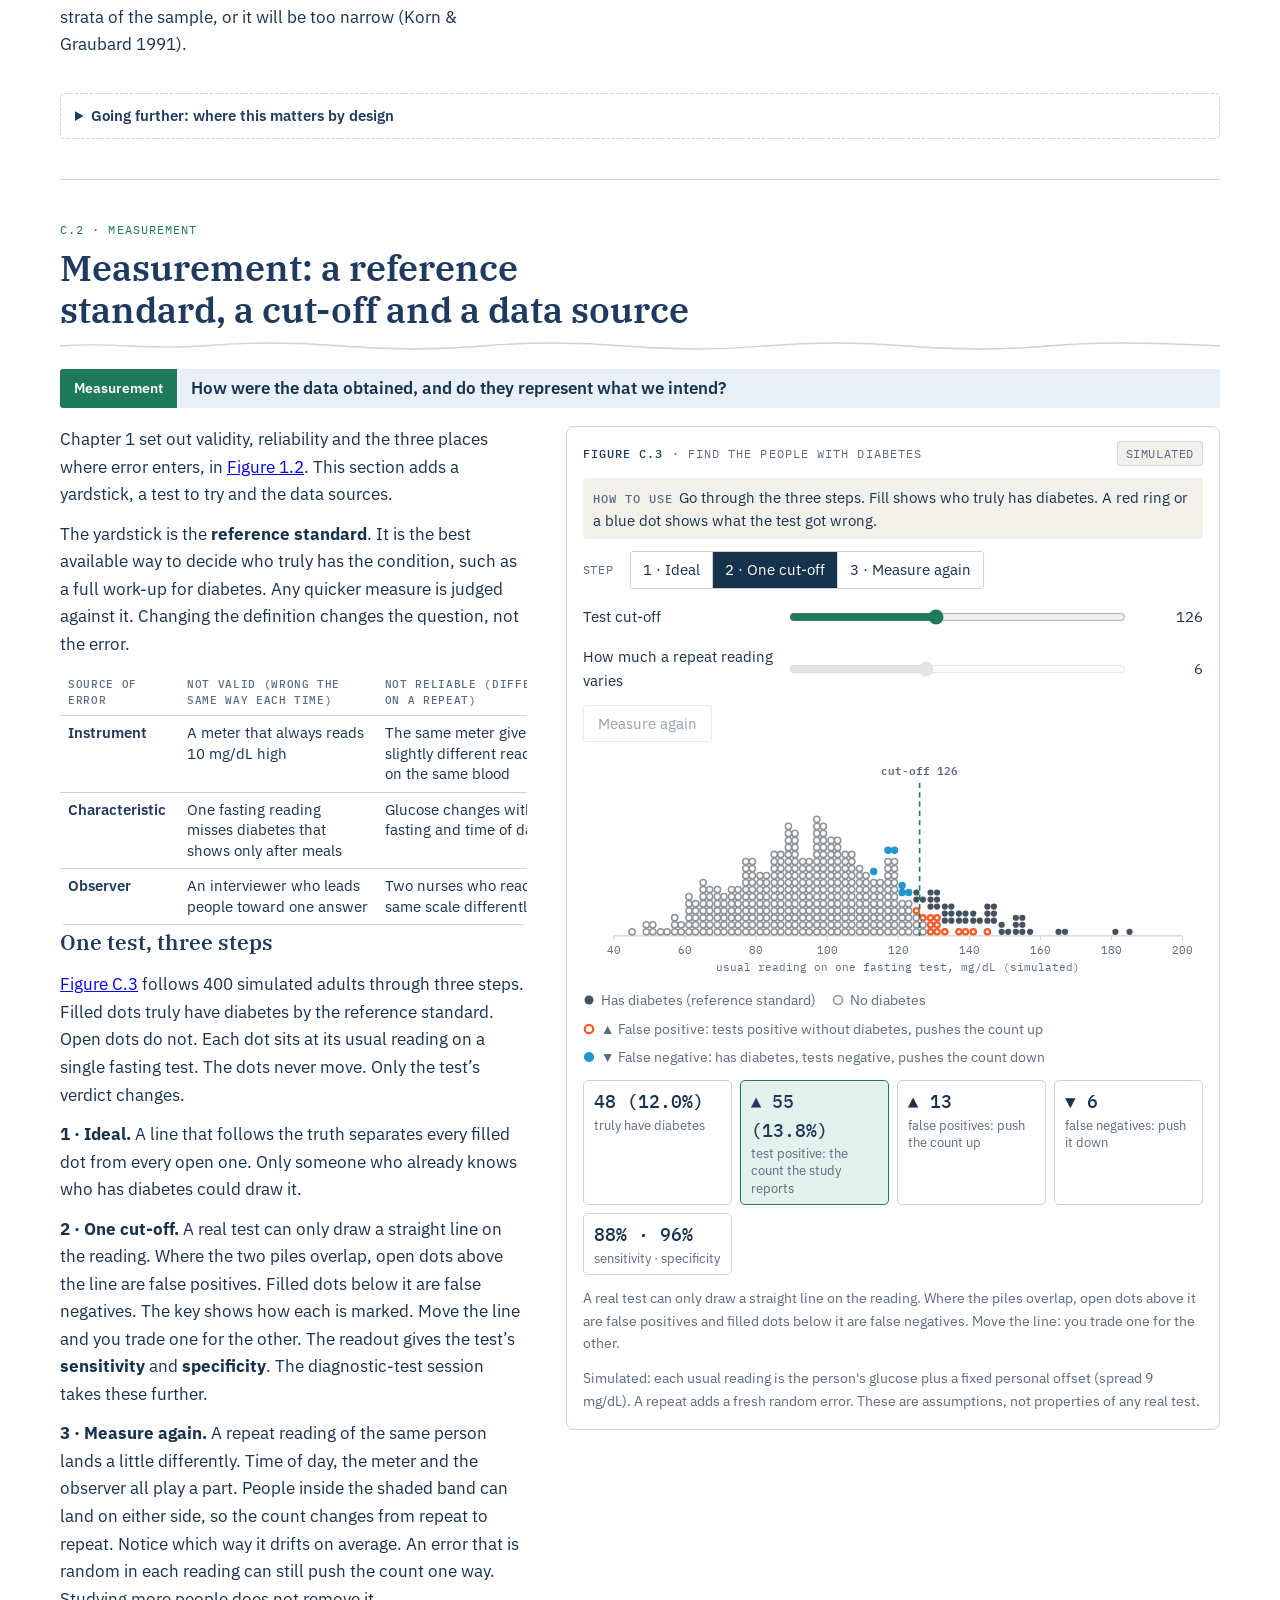
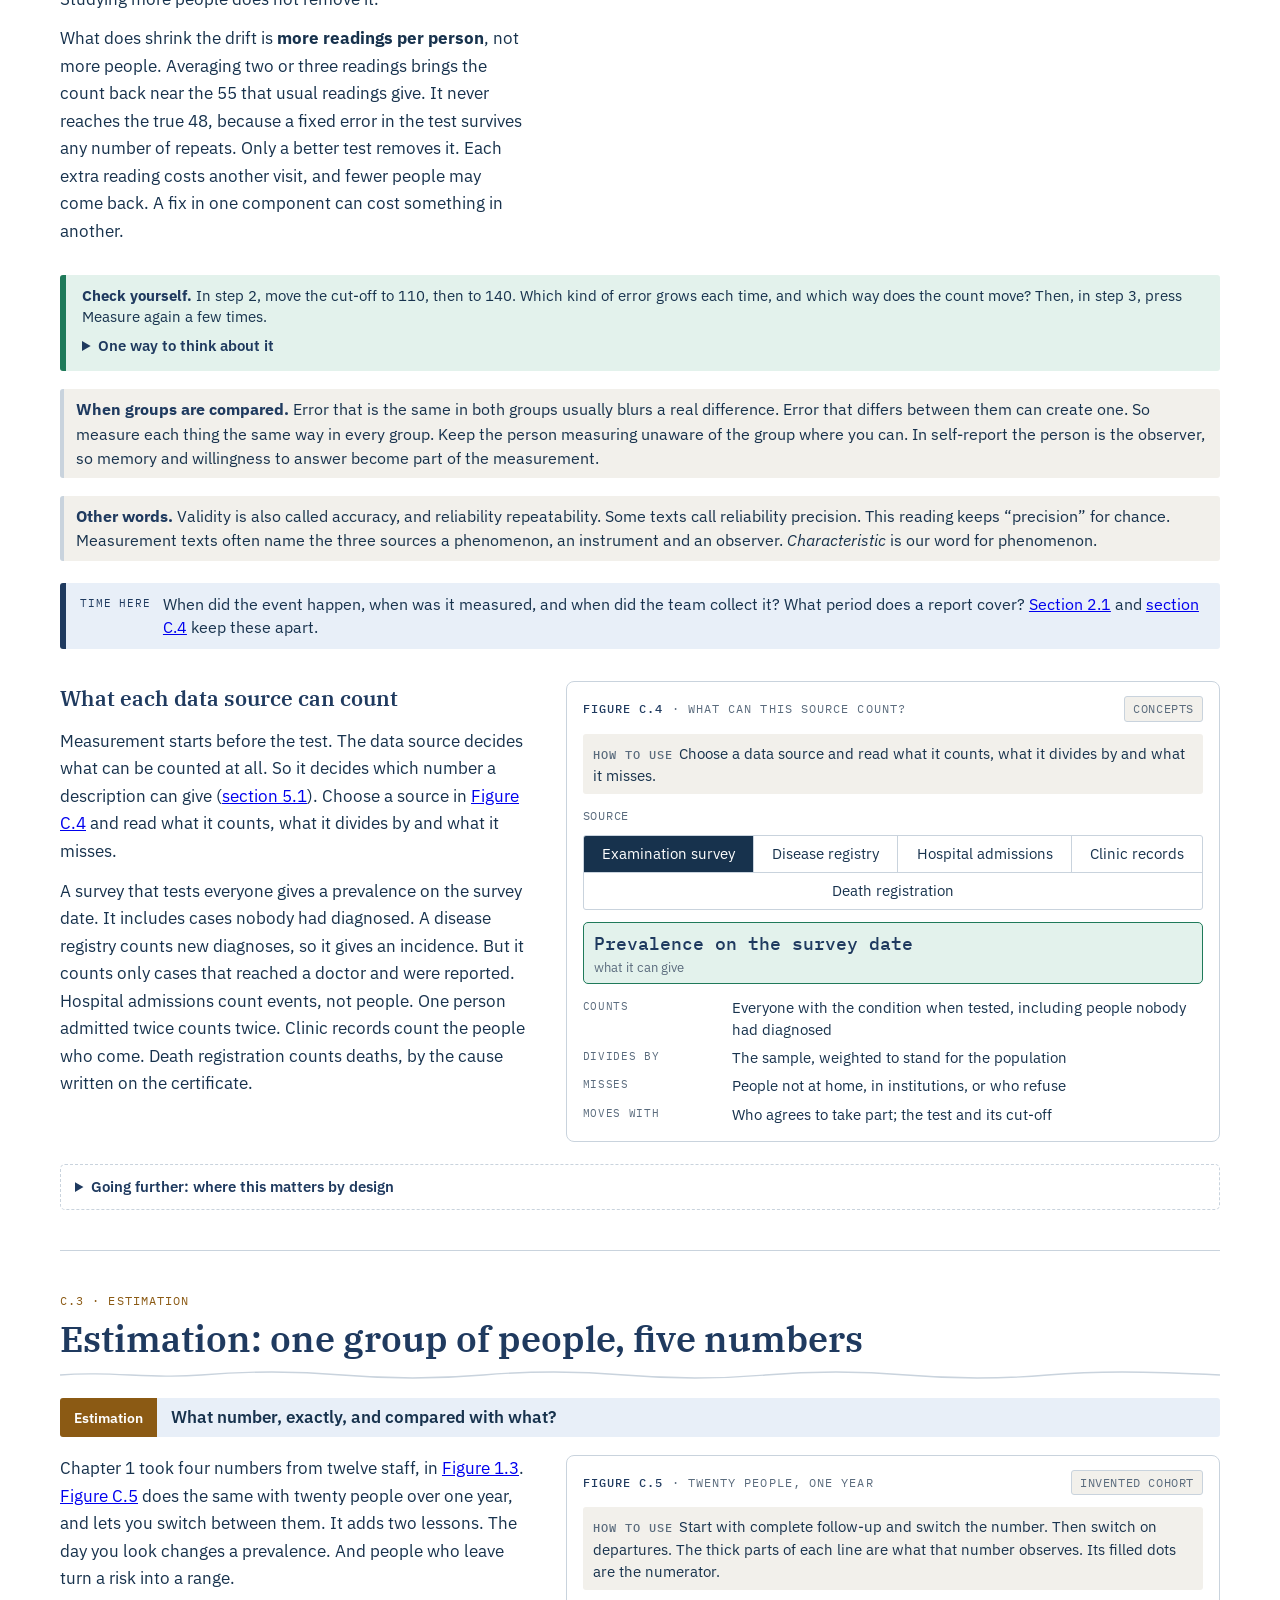
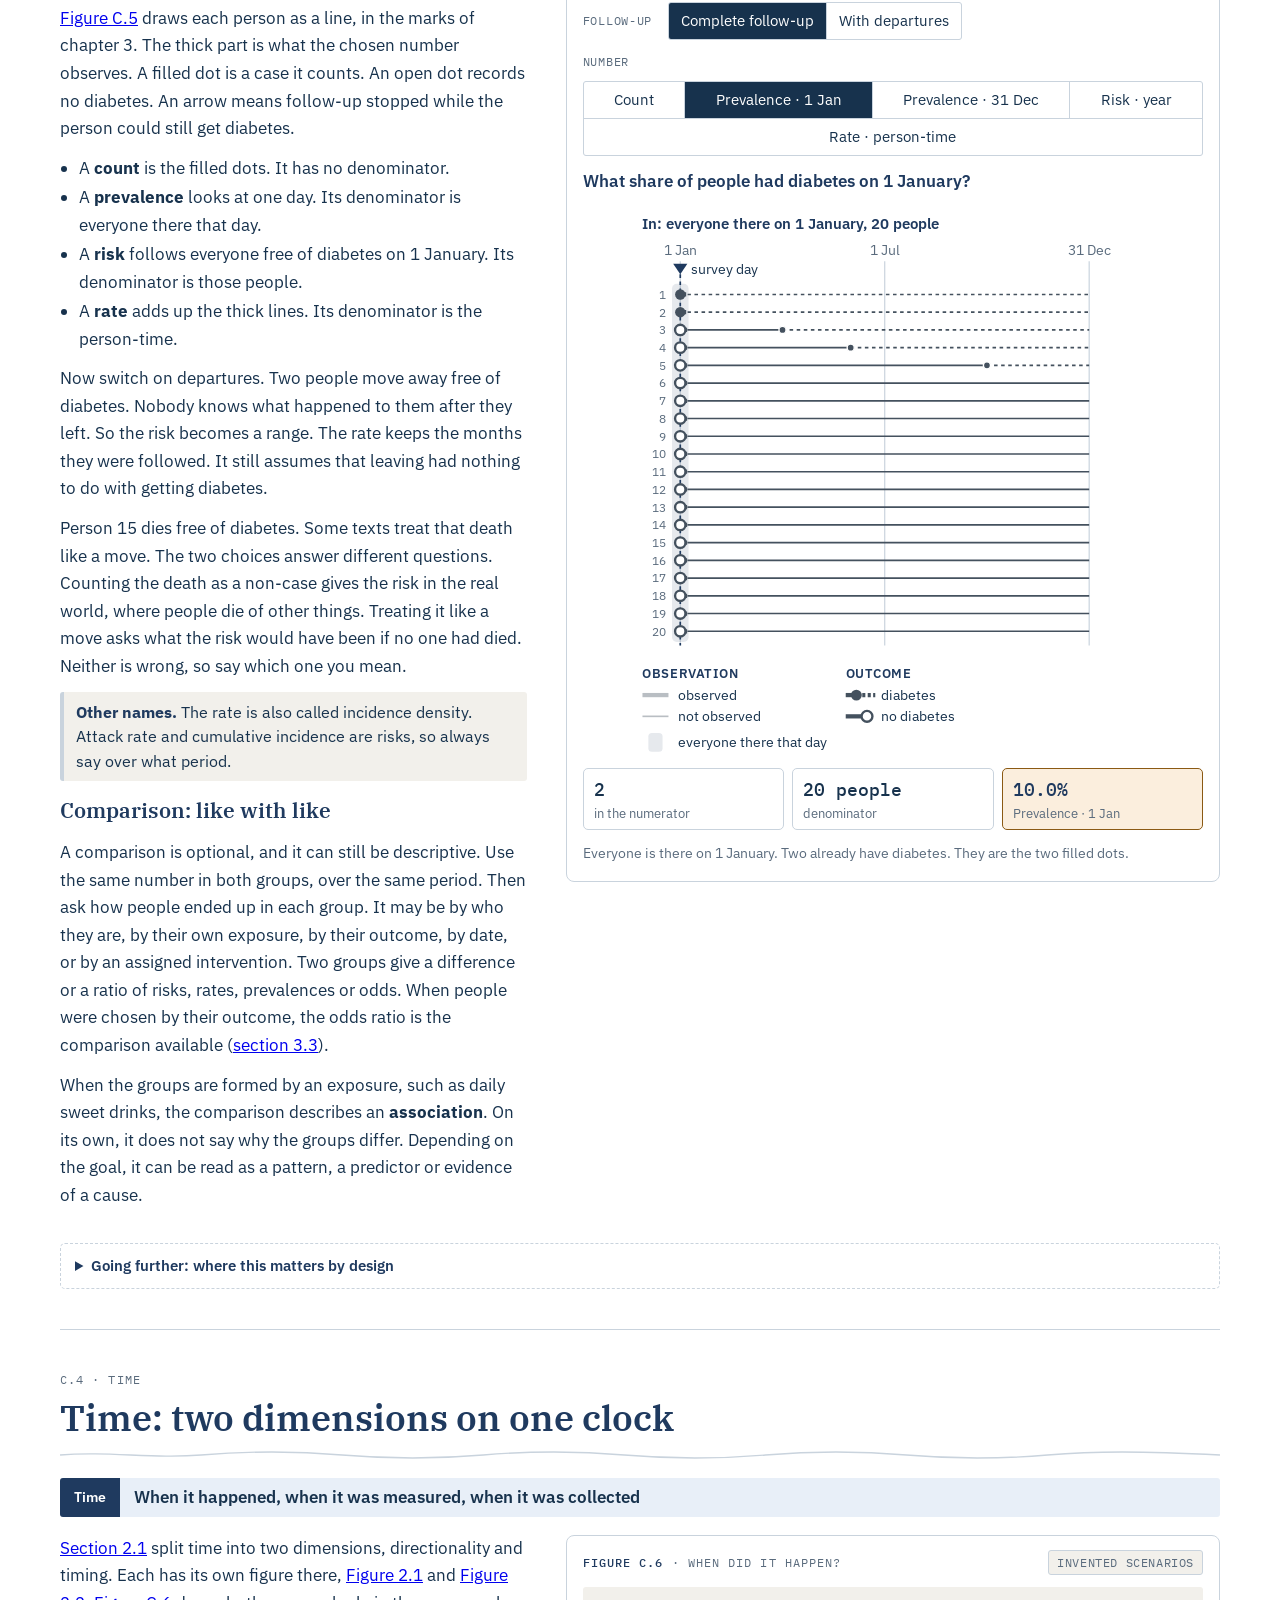
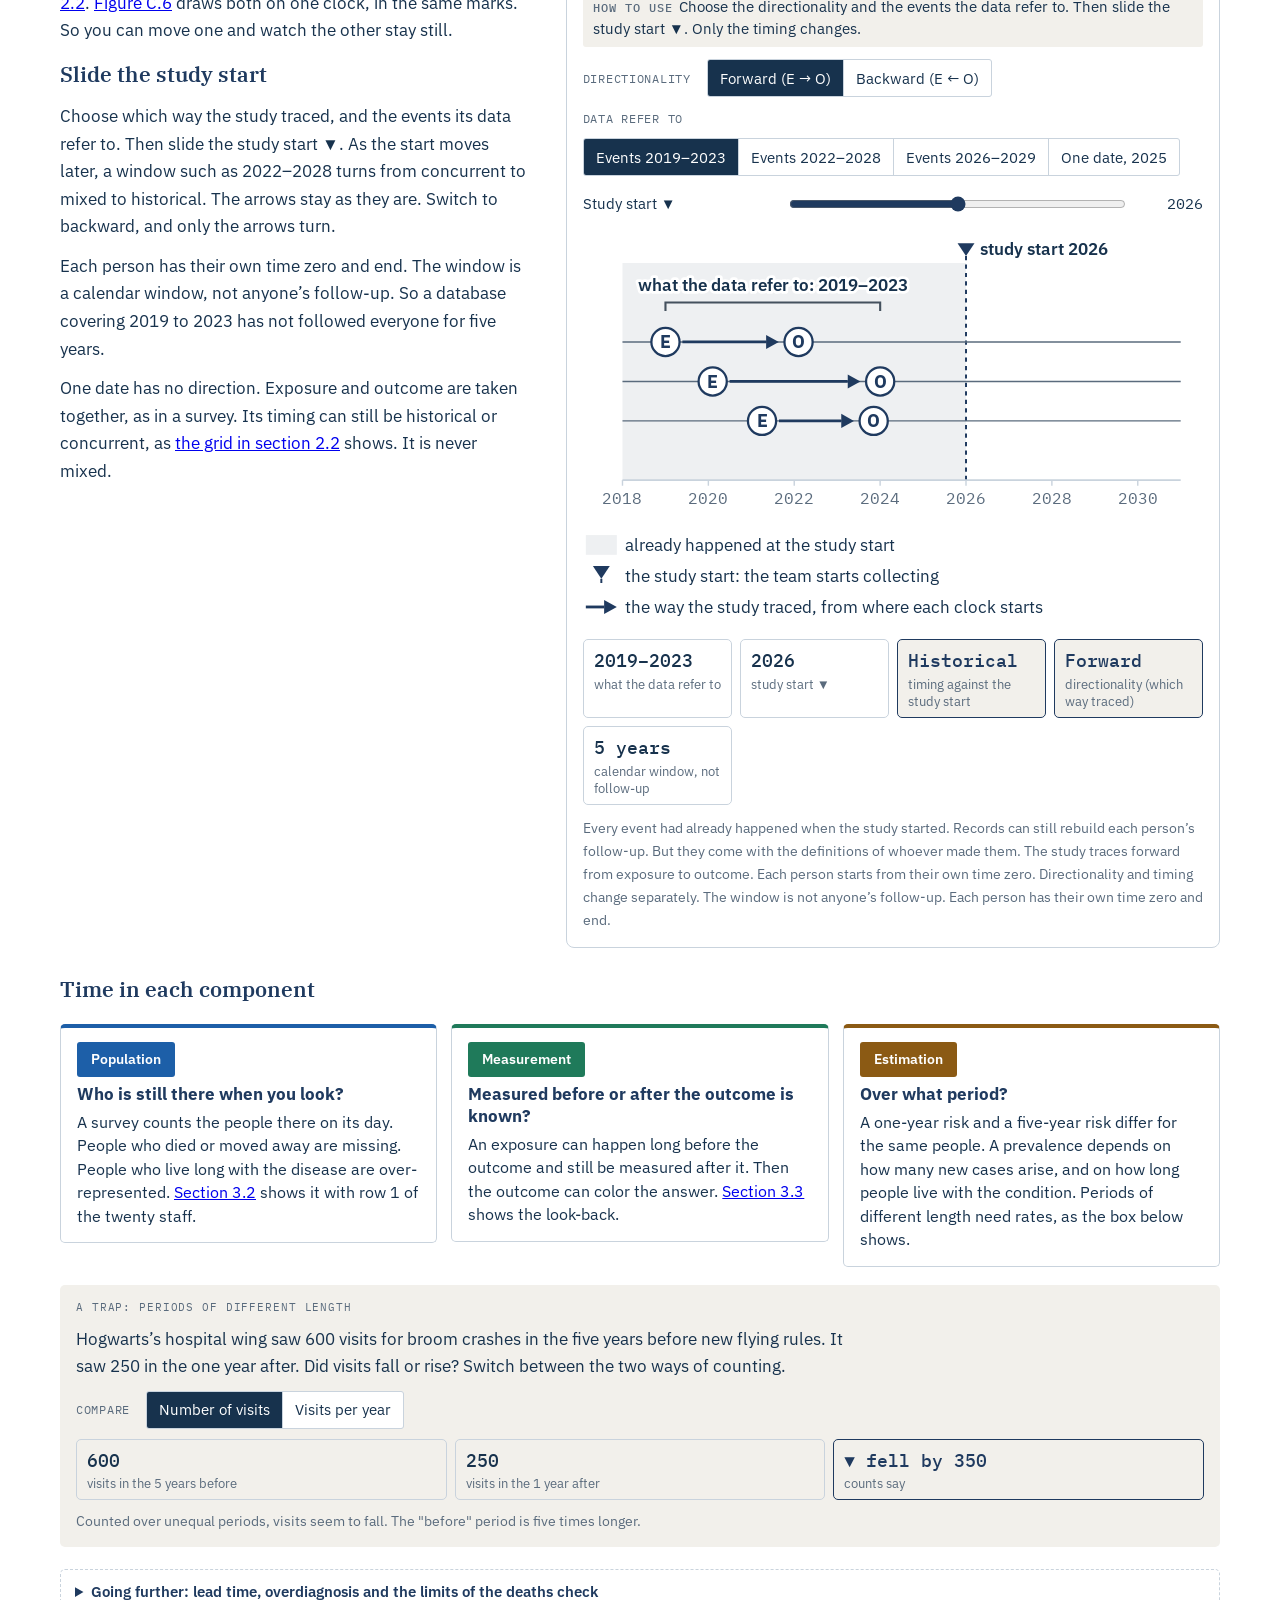
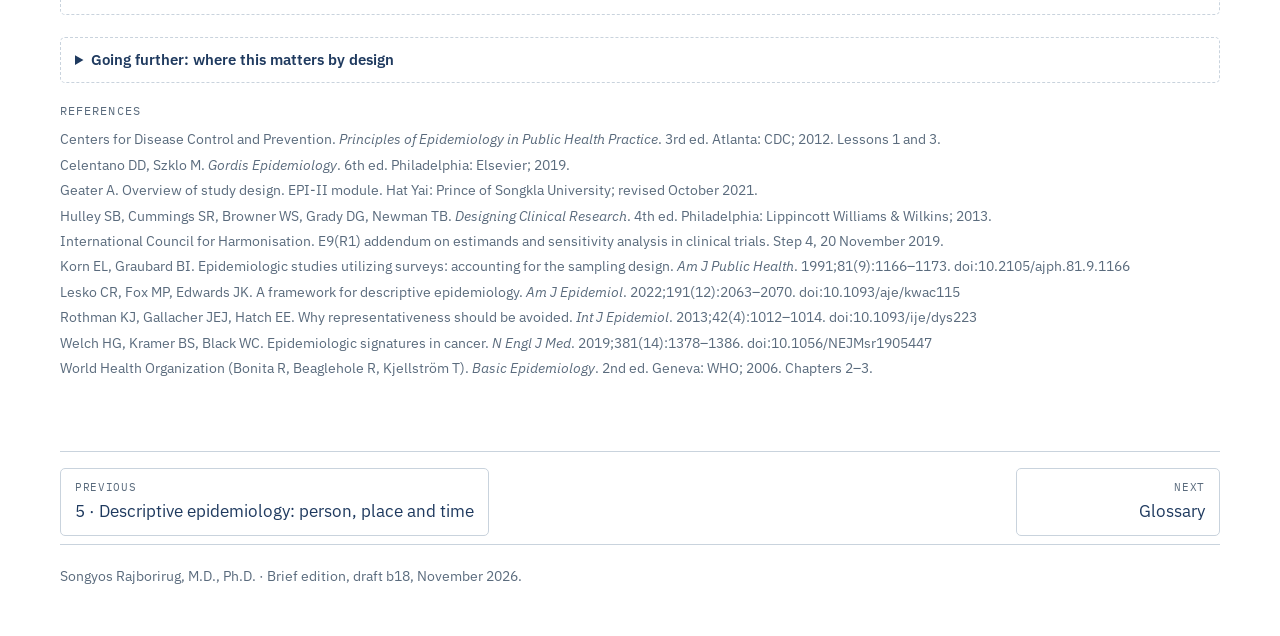
==== commit e9b70494: "Brief edition b18: a plainer front-page line, and the byline above the outcomes Co-Authored-By: Clau" ====
--- a/components.html
+++ b/components.html
@@ -195,7 +195,7 @@
   </div>
 </section>
 <nav class="chnav" aria-label="Chapter navigation"><a href="describe.html"><span>Previous</span>5 · Descriptive epidemiology: person, place and time</a><a class="next" href="glossary.html"><span>Next</span>Glossary</a></nav>
-<footer class="terra-foot">Songyos Rajborirug, M.D., Ph.D. · Brief edition, draft b17, November 2026.</footer>
+<footer class="terra-foot">Songyos Rajborirug, M.D., Ph.D. · Brief edition, draft b18, November 2026.</footer>
 </div>
 <script src="app.js"></script>
 <script src="kit.js"></script>
